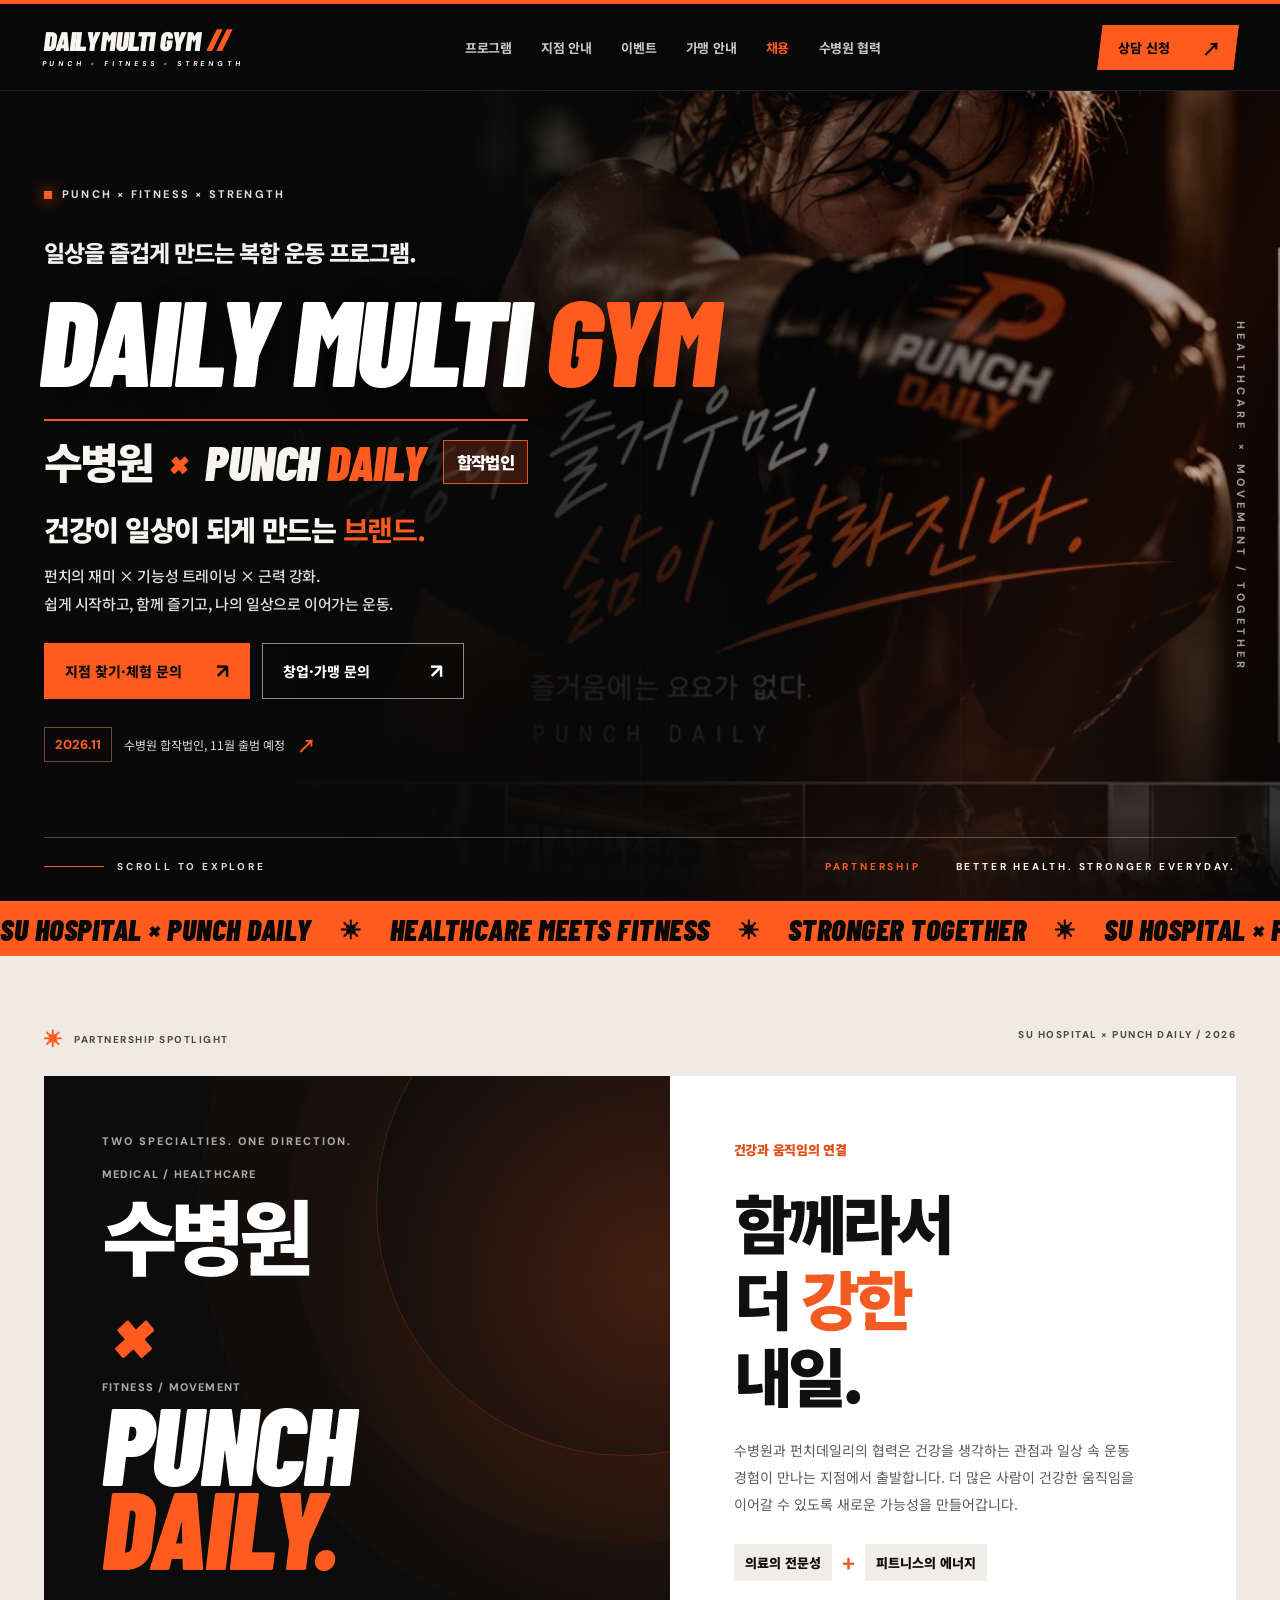
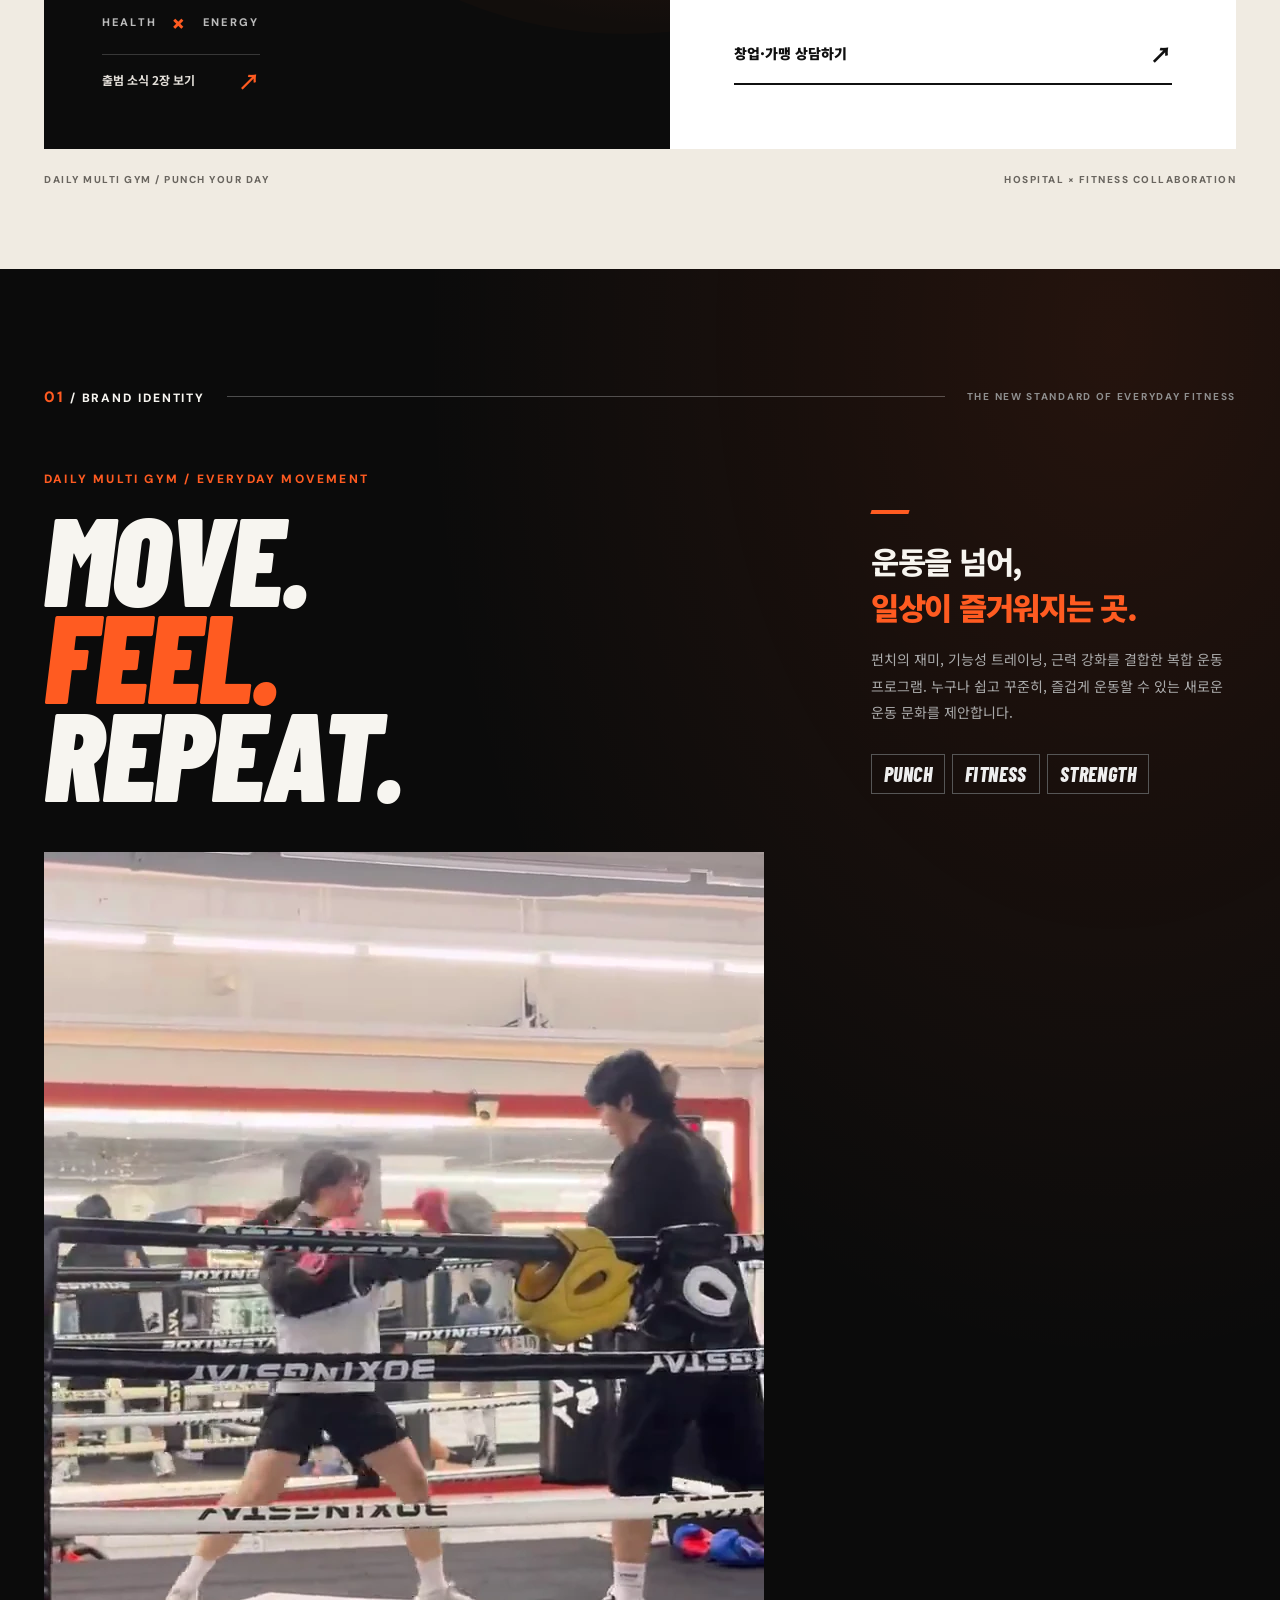
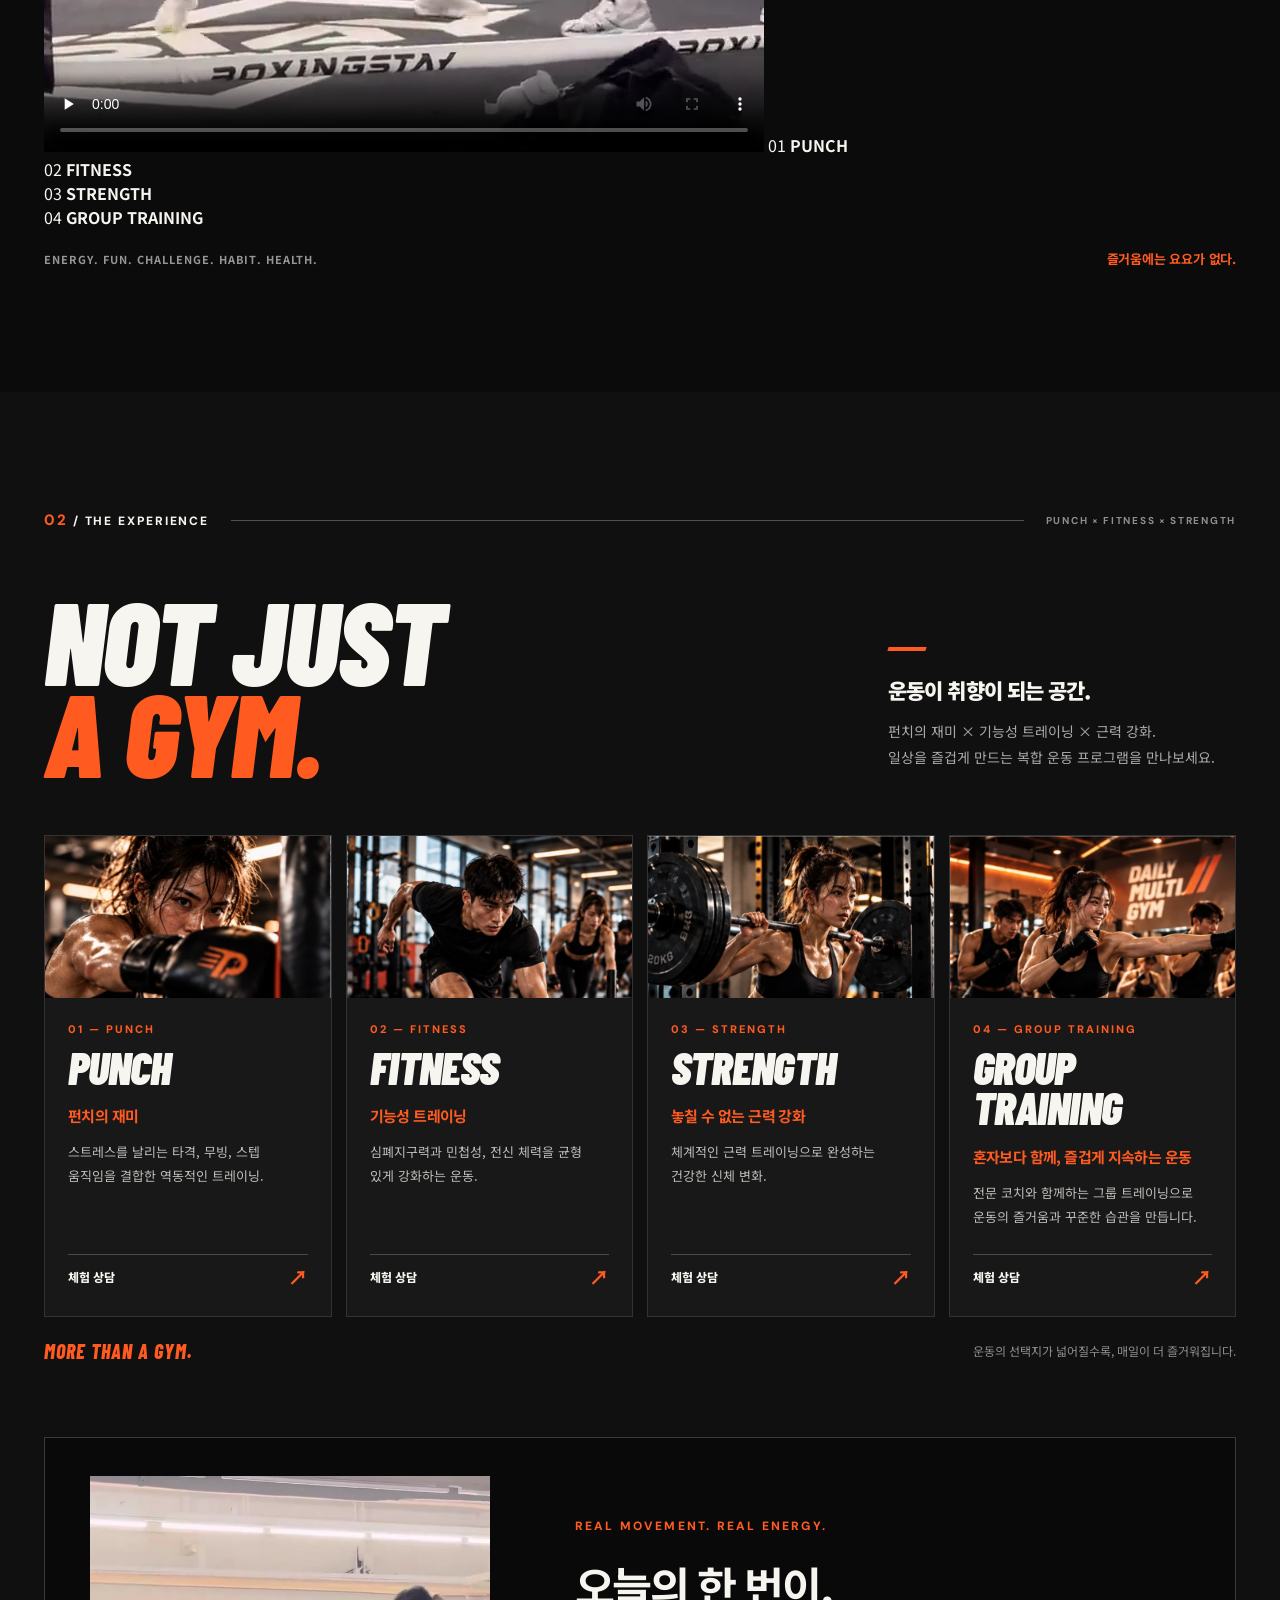
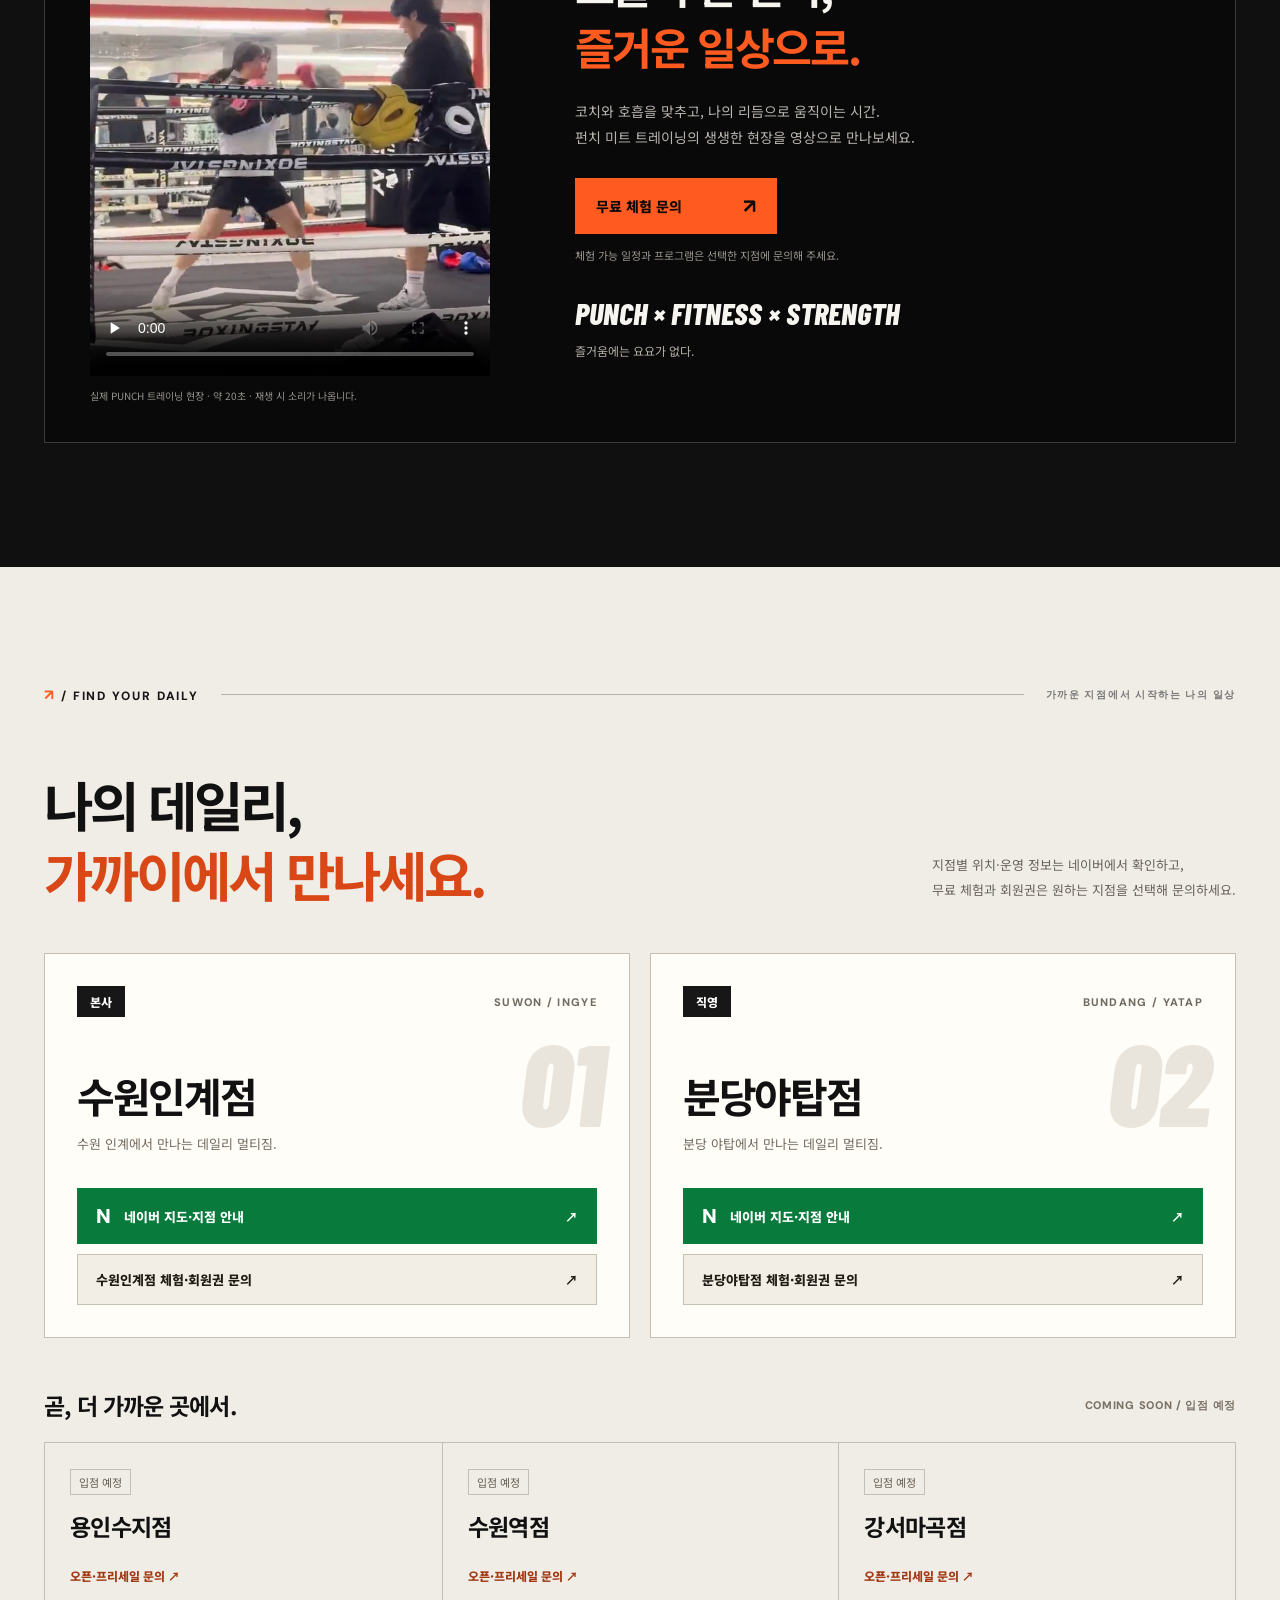
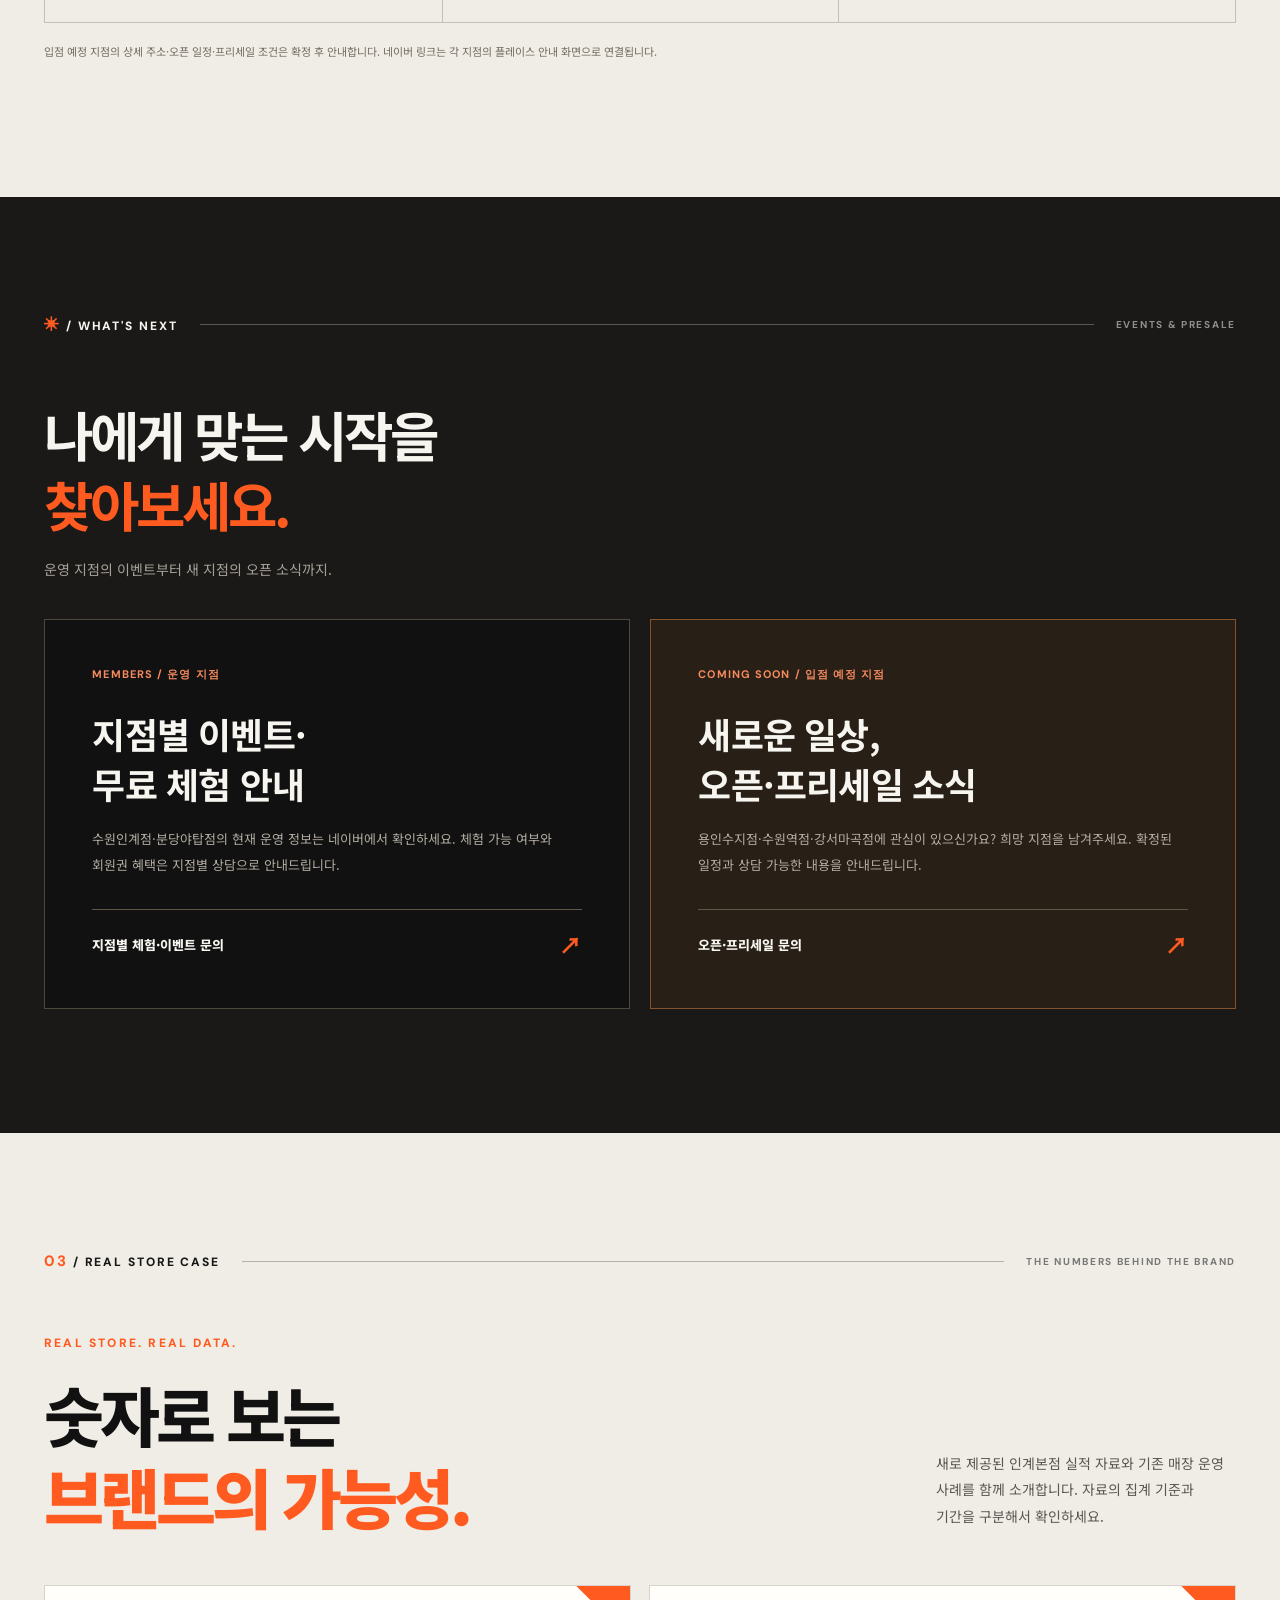
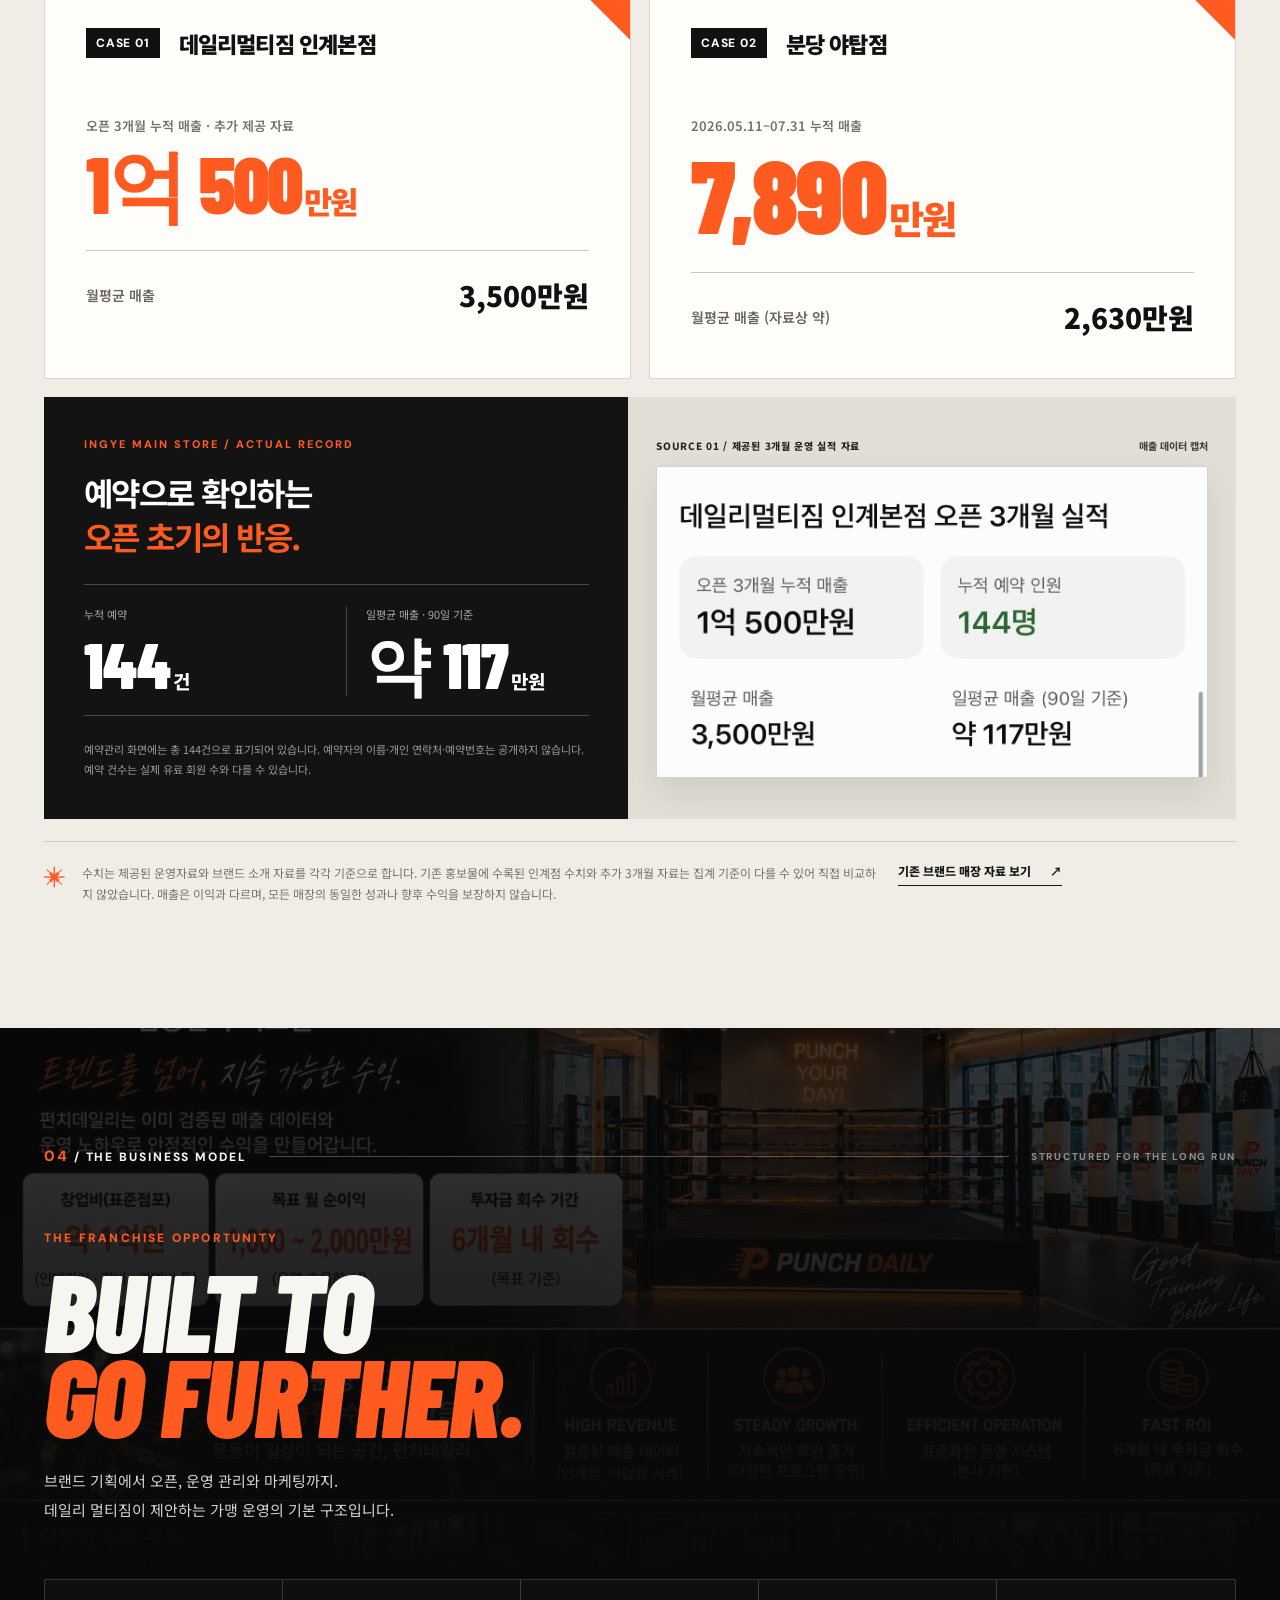
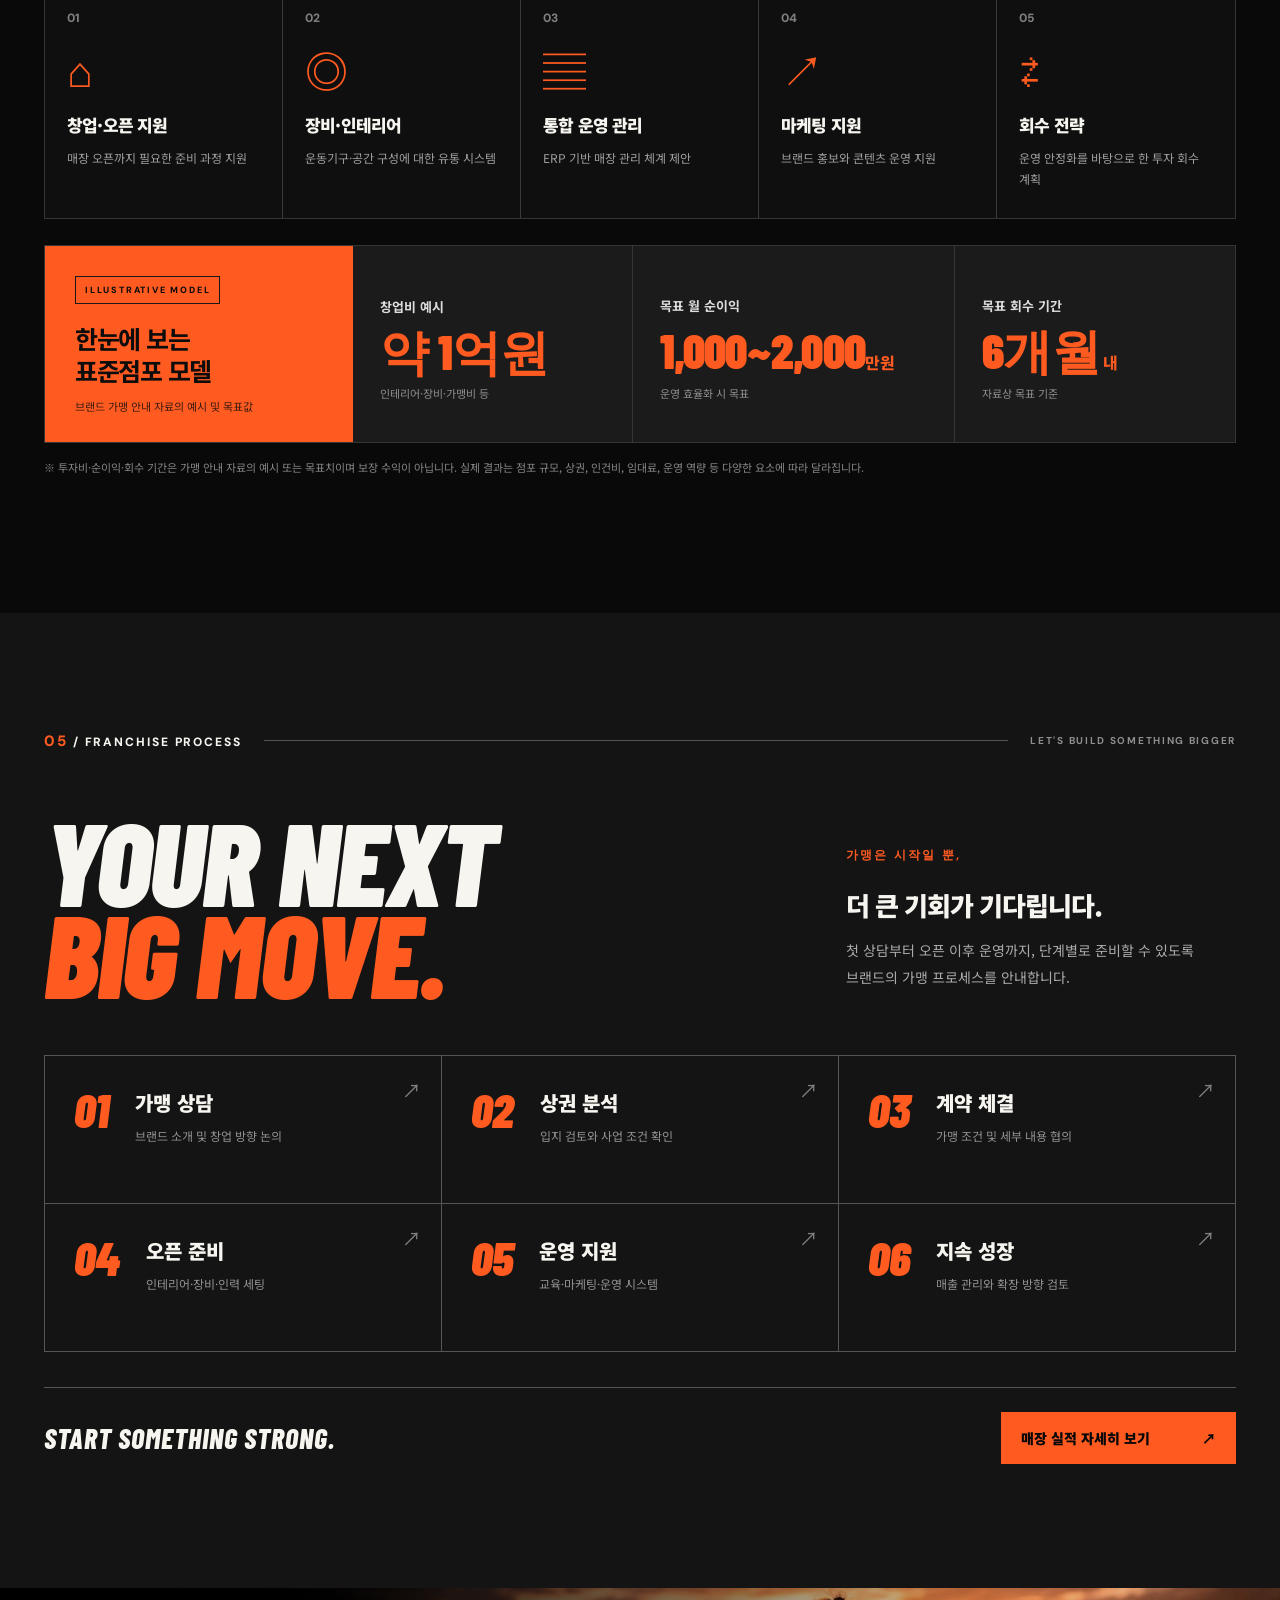
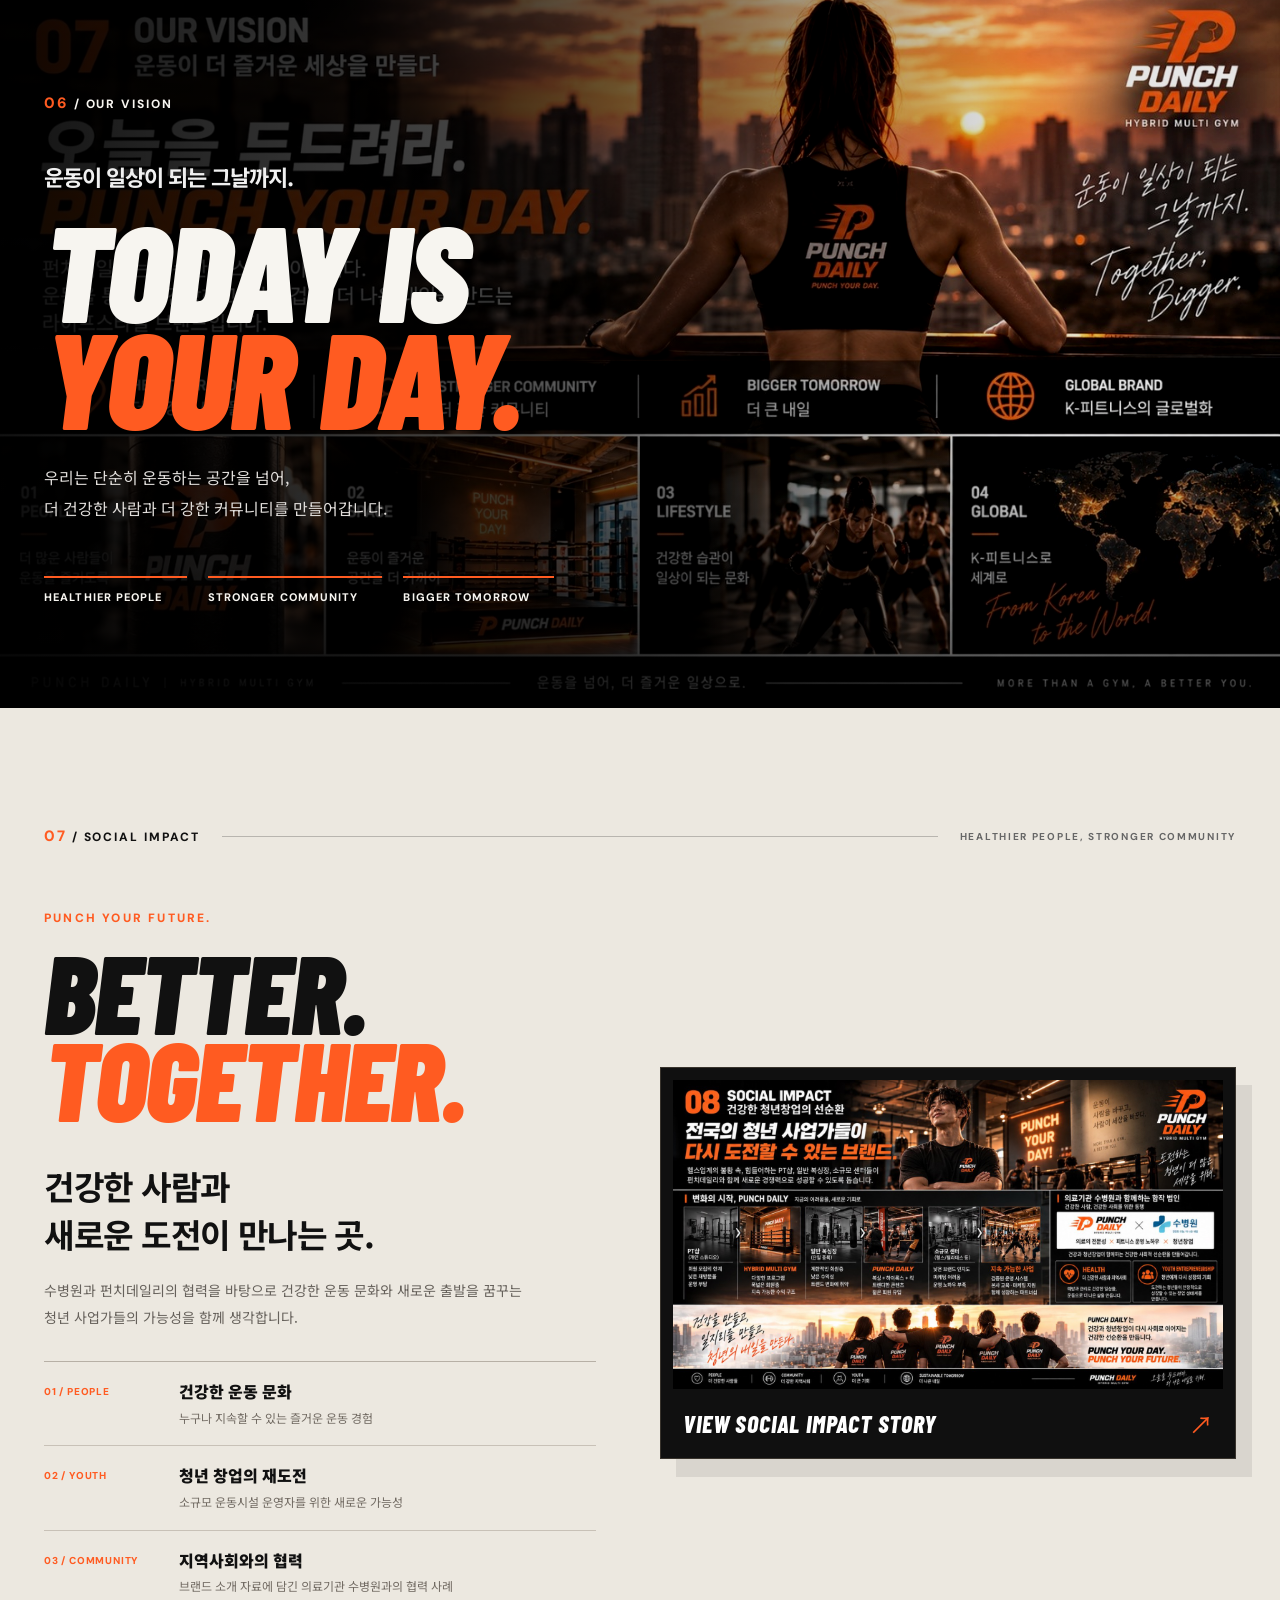
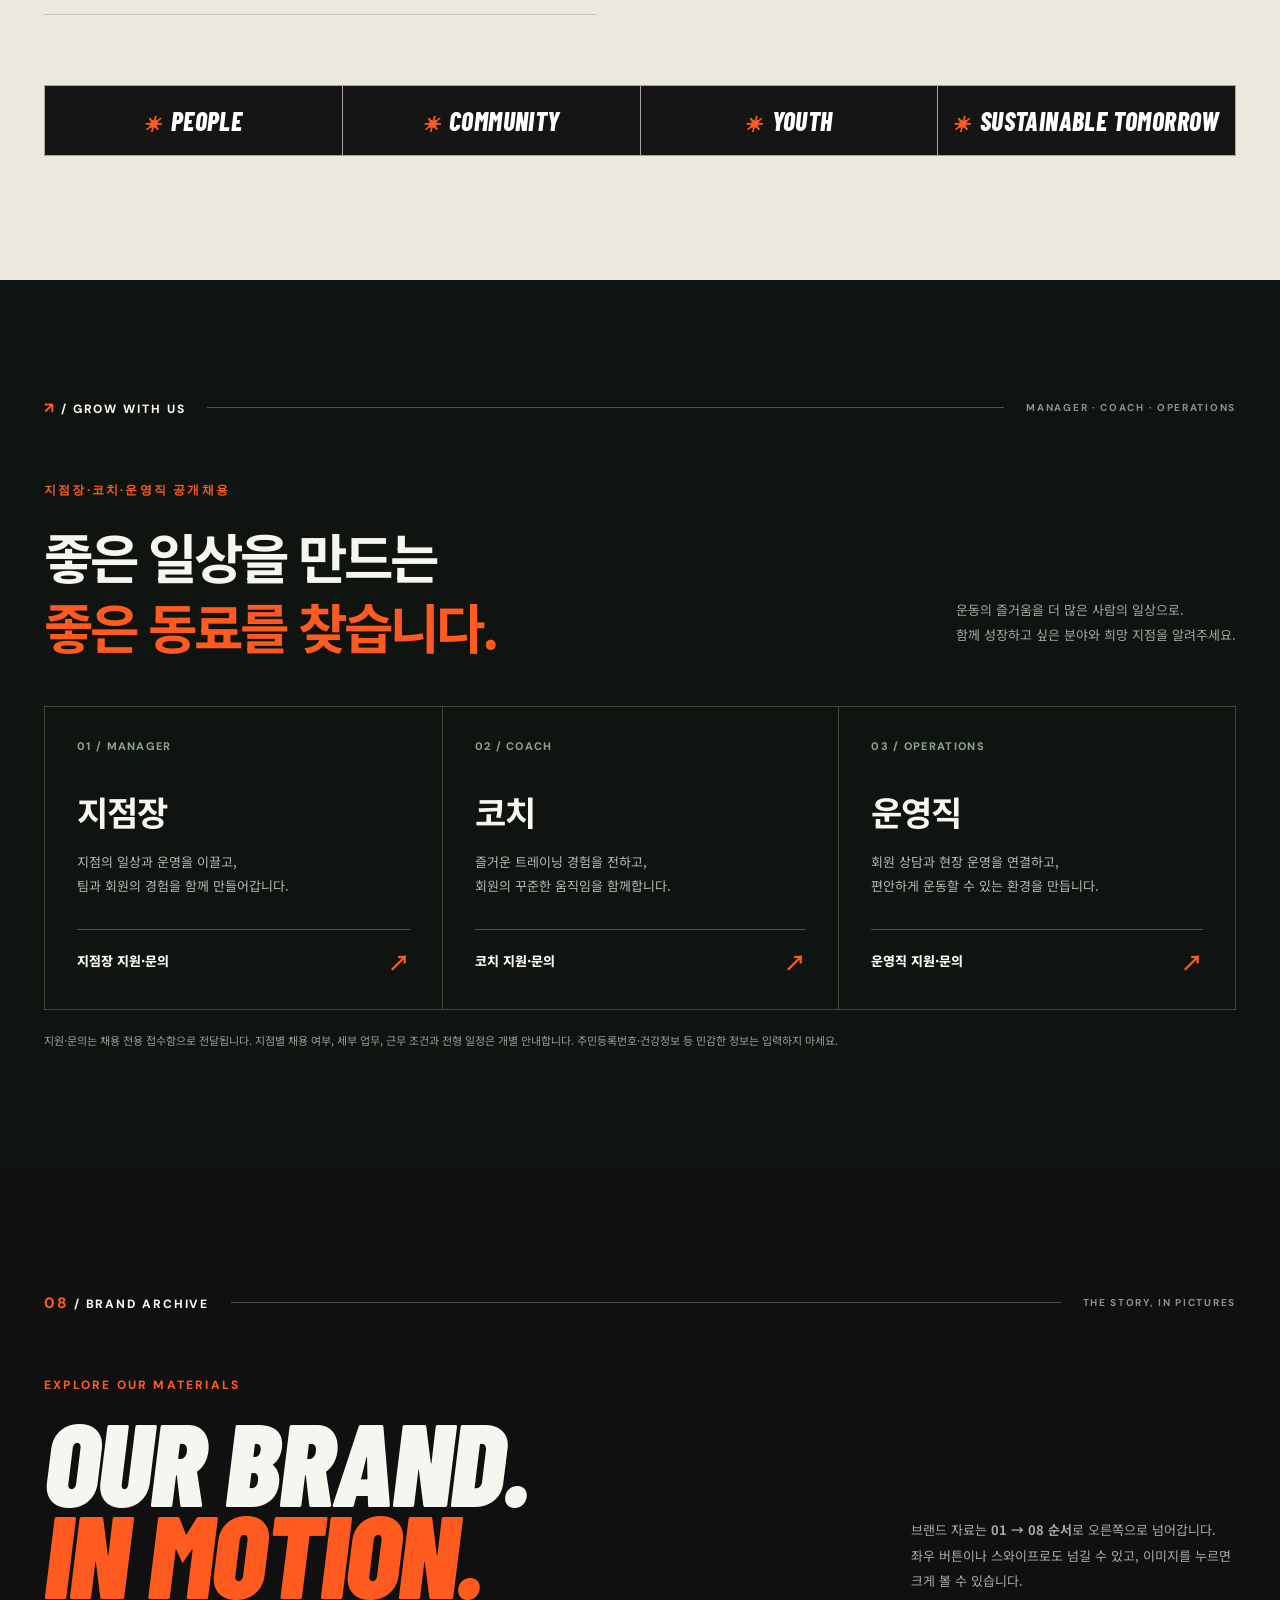
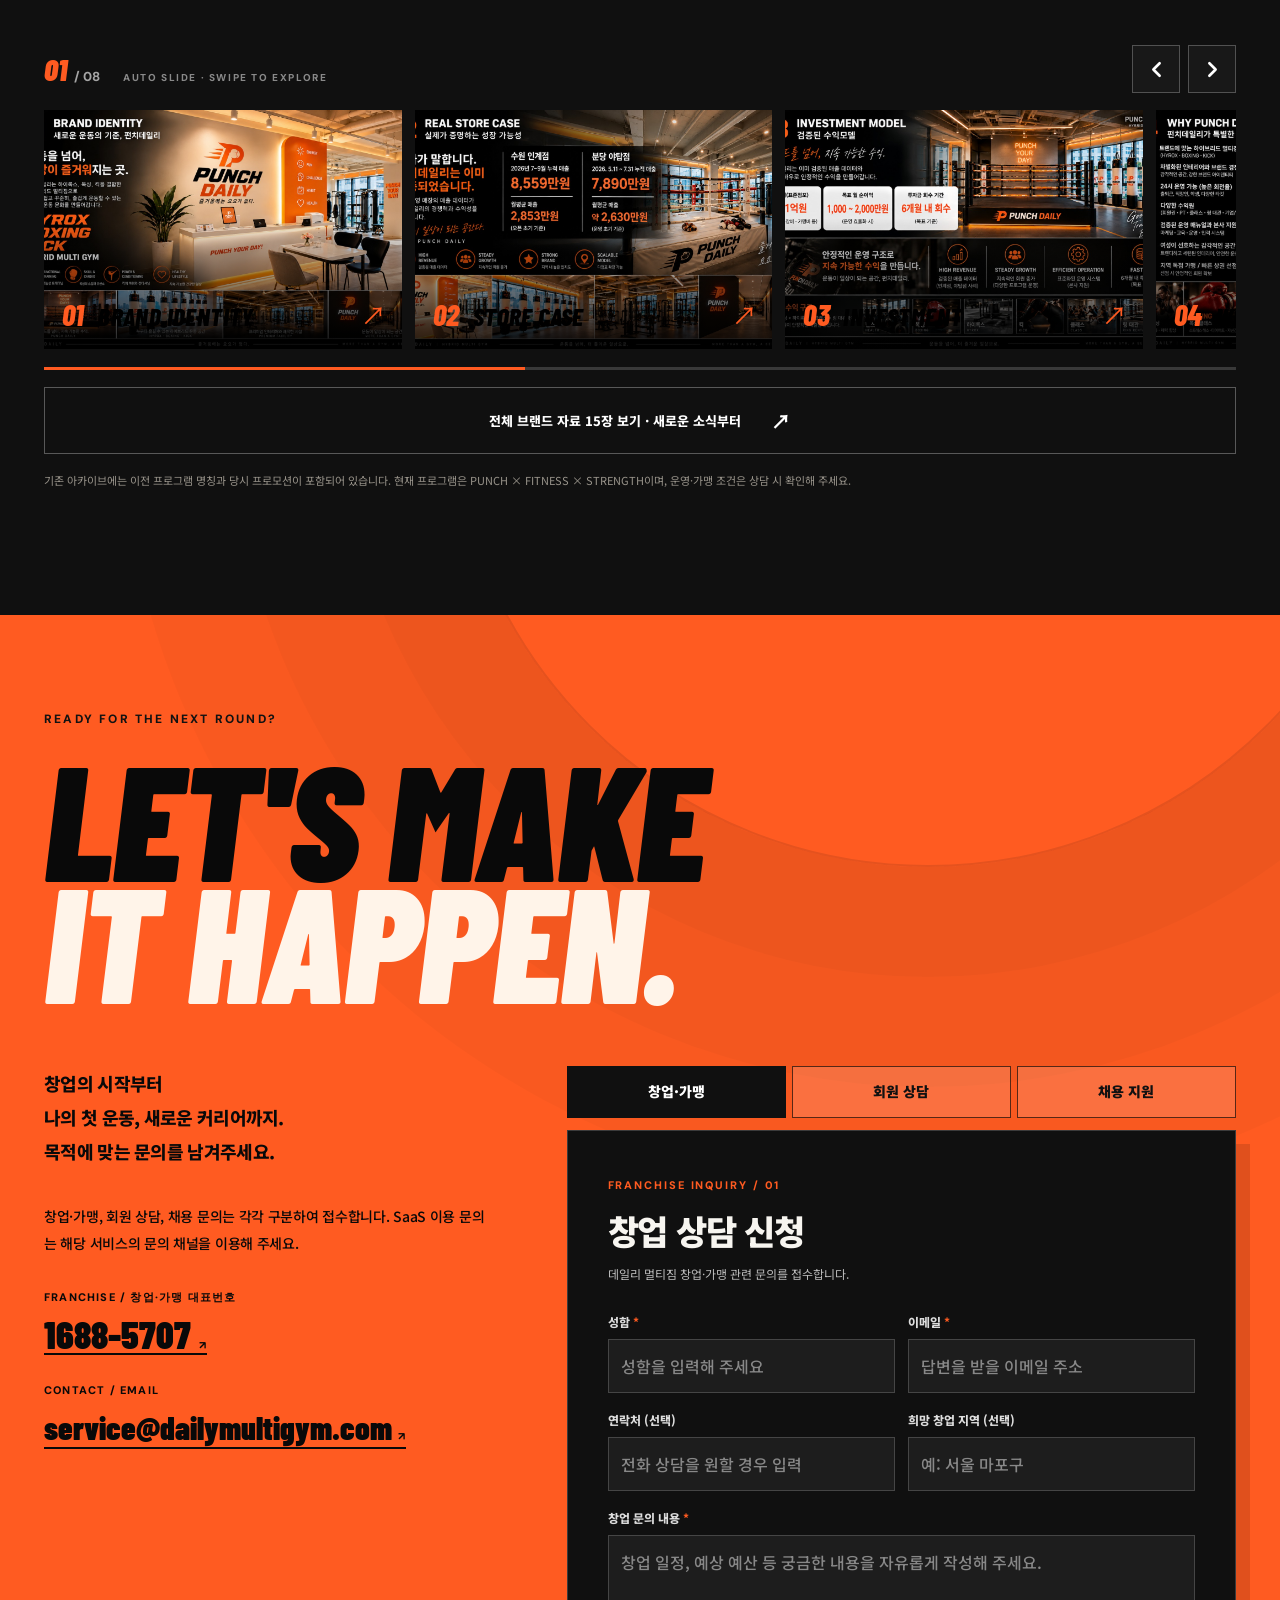
==== index.html @ 7a30a996 "Move existing punch video into first of four program tiles" ====
<!doctype html>
<html lang="ko">
  <head>
    <meta charset="utf-8" />
    <meta name="viewport" content="width=device-width, initial-scale=1" />
    <meta name="theme-color" content="#0b0b0b" />
    <meta name="description" content="데일리 멀티짐(DAILY MULTI GYM) 공식 홈페이지. 펀치·기능성 트레이닝·근력 운동을 함께 즐기는 복합 운동 프로그램. 수원인계점·분당야탑점 안내와 무료 체험·회원권 문의, 창업·가맹 상담." />
    <meta name="robots" content="index, follow, max-image-preview:large" />
    <meta name="naver-site-verification" content="38c32a15d4ebb62b6226e933a0dee0188f022feb" />
    <meta name="google-site-verification" content="eFdMXregm2O97tJPe4O1jo16hm5ZYA_9aOZXfChOKiU" />
    <meta property="og:type" content="website" />
    <meta property="og:site_name" content="데일리 멀티짐" />
    <meta property="og:locale" content="ko_KR" />
    <meta property="og:title" content="데일리 멀티짐 | DAILY MULTI GYM 공식 홈페이지" />
    <meta property="og:description" content="펀치의 재미 × 기능성 트레이닝 × 근력 강화. 수원인계점·분당야탑점 안내, 무료 체험·회원권 문의와 창업·가맹 상담." />
    <meta property="og:image" content="https://dailymultigym.com/assets/hospital-launch-02.webp" />
    <meta property="og:image:width" content="1280" />
    <meta property="og:image:height" content="1536" />
    <meta property="og:image:alt" content="데일리 멀티짐과 수병원의 합작법인 출범 안내" />
    <meta property="og:url" content="https://dailymultigym.com/" />
    <link rel="canonical" href="https://dailymultigym.com/" />
    <title>데일리 멀티짐 | DAILY MULTI GYM 공식 홈페이지</title>
    <script type="application/ld+json">
      {
        "@context": "https://schema.org",
        "@graph": [
          {
            "@type": "WebSite",
            "@id": "https://dailymultigym.com/#website",
            "url": "https://dailymultigym.com/",
            "name": "데일리 멀티짐",
            "alternateName": ["데일리멀티짐", "DAILY MULTI GYM"],
            "inLanguage": "ko-KR",
            "publisher": { "@id": "https://dailymultigym.com/#organization" }
          },
          {
            "@type": "Organization",
            "@id": "https://dailymultigym.com/#organization",
            "url": "https://dailymultigym.com/",
            "name": "데일리 멀티짐",
            "alternateName": ["데일리멀티짐", "DAILY MULTI GYM"],
            "email": "service@dailymultigym.com",
            "contactPoint": {
              "@type": "ContactPoint",
              "telephone": "1688-5707",
              "contactType": "창업·가맹 문의",
              "availableLanguage": "ko"
            }
          }
        ]
      }
    </script>
    <link rel="icon" type="image/svg+xml" href="favicon.svg" />
    <link rel="preconnect" href="https://fonts.googleapis.com" />
    <link rel="preconnect" href="https://fonts.gstatic.com" crossorigin />
    <link href="https://fonts.googleapis.com/css2?family=Barlow+Condensed:ital,wght@0,500;0,600;0,700;0,800;0,900;1,700;1,800;1,900&family=DM+Sans:wght@400;500;600;700;800&family=Noto+Sans+KR:wght@400;500;600;700;800;900&display=swap" rel="stylesheet" />
    <link rel="stylesheet" href="styles.css" />
    <link rel="stylesheet" href="updates.css" />
    <link rel="stylesheet" href="inquiries.css" />
    <script defer src="script.js"></script>
    <script defer src="inquiries.js"></script>
  </head>
  <body>
    <a class="skip-link" href="#main">본문으로 이동</a>
    <div class="topline" aria-hidden="true"></div>
    <header class="site-header" id="header">
      <div class="nav-wrap shell">
        <a class="brand-mark" href="#top" aria-label="데일리 멀티짐 홈">
          <span class="brand-name">DAILY<span>MULTI GYM</span><b>//</b></span>
          <span class="brand-sub">PUNCH <i>×</i> FITNESS <i>×</i> STRENGTH</span>
        </a>
        <nav class="desktop-nav" aria-label="주요 메뉴">
          <a href="#programs">프로그램</a>
          <a href="#locations">지점 안내</a>
          <a href="#events">이벤트</a>
          <a href="#franchise">가맹 안내</a>
          <a href="#careers">채용</a>
          <a href="#alliance">수병원 협력</a>
        </nav>
        <a class="nav-cta" href="#contact"><span>상담 신청</span><span aria-hidden="true">↗</span></a>
        <button class="menu-toggle" type="button" aria-controls="mobile-nav" aria-expanded="false" aria-label="메뉴 열기">
          <span></span><span></span><span></span>
        </button>
      </div>
      <nav class="mobile-nav" id="mobile-nav" aria-label="모바일 메뉴" hidden>
        <a href="#identity">브랜드 <span>01</span></a>
        <a href="#programs">프로그램 <span>02</span></a>
        <a href="#locations">지점 안내 <span>LOCATIONS</span></a>
        <a href="#events">이벤트·프리세일 <span>NEWS</span></a>
        <a href="#franchise">가맹 안내 <span>FRANCHISE</span></a>
        <a href="#careers">채용 안내 <span>CAREERS</span></a>
        <a href="#alliance">수병원 협력 <span>NEW</span></a>
        <a href="#gallery">브랜드 자료 <span>ARCHIVE</span></a>
        <a class="mobile-contact" href="#member-inquiry" data-inquiry-kind="member">무료 체험·회원권 문의 ↗</a>
      </nav>
    </header>

    <main id="main">
      <section class="hero hero-collab" id="top" aria-labelledby="hero-title">
        <div class="hero-image" role="img" aria-label="펀치데일리의 역동적인 펀치 트레이닝 브랜드 이미지"></div>
        <div class="hero-grid" aria-hidden="true"></div>
        <div class="hero-inner shell">
          <div class="hero-copy hero-copy-collab">
            <div class="eyebrow light"><span class="orange-dot"></span> PUNCH × FITNESS × STRENGTH</div>
            <p class="hero-join-kicker">일상을 즐겁게 만드는 복합 운동 프로그램.</p>
            <h1 id="hero-title" class="hero-venture-title">DAILY <span>MULTI</span> <em>GYM</em></h1>
            <div class="hero-venture-subline" aria-label="수병원과 펀치데일리의 합작법인">
              <span class="hero-venture-hospital">수병원</span>
              <b class="hero-venture-cross" aria-hidden="true">×</b>
              <span class="hero-venture-punch">PUNCH <em>DAILY</em></span>
              <span class="hero-venture-badge">합작법인</span>
            </div>
            <p class="hero-join-claim">건강이 일상이 되게 만드는 <strong>브랜드.</strong></p>
            <p class="hero-description">펀치의 재미 × 기능성 트레이닝 × 근력 강화.<br />쉽게 시작하고, 함께 즐기고, 나의 일상으로 이어가는 운동.</p>
            <div class="hero-actions">
              <a class="button button-orange" href="#locations">지점 찾기·체험 문의 <span aria-hidden="true">↗</span></a>
              <a class="button button-outline" href="#franchise-inquiry" data-inquiry-kind="franchise">창업·가맹 문의 <span aria-hidden="true">↗</span></a>
            </div>
            <a class="hero-launch-link" href="#alliance"><span>2026.11</span> 수병원 합작법인, 11월 출범 예정 <b aria-hidden="true">↗</b></a>
          </div>
          <div class="hero-side" aria-hidden="true">HEALTHCARE × MOVEMENT / TOGETHER</div>
          <div class="hero-bottom">
            <div class="hero-scroll"><span class="scroll-line"></span> SCROLL TO EXPLORE</div>
            <div class="hero-bottom-right"><span class="hero-bottom-index">PARTNERSHIP</span><span>BETTER HEALTH. STRONGER EVERYDAY.</span></div>
          </div>
        </div>
      </section>

      <div class="ticker" aria-label="수병원과 펀치데일리의 새로운 협력">
        <div class="ticker-track" aria-hidden="true">
          <span>SU HOSPITAL × PUNCH DAILY</span><b>✳</b><span>HEALTHCARE MEETS FITNESS</span><b>✳</b><span>STRONGER TOGETHER</span><b>✳</b>
          <span>SU HOSPITAL × PUNCH DAILY</span><b>✳</b><span>HEALTHCARE MEETS FITNESS</span><b>✳</b><span>STRONGER TOGETHER</span><b>✳</b>
        </div>
      </div>

      <section class="alliance-section" id="alliance" aria-labelledby="alliance-title">
        <div class="shell alliance-shell">
          <div class="alliance-topline"><span><b>✳</b> PARTNERSHIP SPOTLIGHT</span><span>SU HOSPITAL × PUNCH DAILY / 2026</span></div>
          <div class="alliance-grid">
            <button class="alliance-visual alliance-opener" type="button" data-gallery-open="12" data-gallery-group="alliance" aria-haspopup="dialog" aria-controls="gallery-dialog" aria-label="수병원과 펀치데일리 합작법인 출범 이미지 2장 보기">
              <span class="alliance-visual-label">TWO SPECIALTIES. ONE DIRECTION.</span>
              <span class="alliance-lockup" aria-hidden="true">
                <span class="alliance-hospital"><span>MEDICAL / HEALTHCARE</span><strong>수병원</strong></span>
                <span class="alliance-symbol">×</span>
                <span class="alliance-punch"><span>FITNESS / MOVEMENT</span><strong>PUNCH<br /><em>DAILY.</em></strong></span>
              </span>
              <span class="alliance-card-end">
                <span class="alliance-visual-footer"><span>HEALTH</span><span aria-hidden="true">×</span><span>ENERGY</span></span>
                <span class="alliance-open-hint">출범 소식 2장 보기 <b aria-hidden="true">↗</b></span>
              </span>
            </button>
            <div class="alliance-story">
              <p class="alliance-story-kicker">건강과 움직임의 연결</p>
              <h2 id="alliance-title">함께라서<br />더 <em>강한</em><br />내일.</h2>
              <p class="alliance-story-copy">수병원과 펀치데일리의 협력은 건강을 생각하는 관점과 일상 속 운동 경험이 만나는 지점에서 출발합니다. 더 많은 사람이 건강한 움직임을 이어갈 수 있도록 새로운 가능성을 만들어갑니다.</p>
              <div class="alliance-pillars"><span>의료의 전문성</span><b aria-hidden="true">+</b><span>피트니스의 에너지</span></div>
              <a class="alliance-story-cta" href="#franchise-inquiry" data-inquiry-kind="franchise">창업·가맹 상담하기 <span aria-hidden="true">↗</span></a>
            </div>
          </div>
          <div class="alliance-footline"><span>DAILY MULTI GYM / PUNCH YOUR DAY</span><span>HOSPITAL × FITNESS COLLABORATION</span></div>
        </div>
      </section>

      <section class="section identity-section" id="identity" aria-labelledby="identity-title">
        <div class="shell">
          <div class="section-top reveal"><div class="section-label"><span>01</span> / BRAND IDENTITY</div><span class="section-line"></span><span class="microcopy">THE NEW STANDARD OF EVERYDAY FITNESS</span></div>
          <div class="identity-heading reveal">
            <div><p class="orange-kicker">DAILY MULTI GYM / EVERYDAY MOVEMENT</p><h2 class="display-title" id="identity-title">MOVE.<br /><em>FEEL.</em><br />REPEAT.</h2></div>
            <div class="identity-intro"><span class="orange-stroke"></span><h3>운동을 넘어,<br /><strong>일상이 즐거워지는 곳.</strong></h3><p>펀치의 재미, 기능성 트레이닝, 근력 강화를 결합한 복합 운동 프로그램. 누구나 쉽고 꾸준히, 즐겁게 운동할 수 있는 새로운 운동 문화를 제안합니다.</p><div class="identity-chips"><span>PUNCH</span><span>FITNESS</span><span>STRENGTH</span></div></div>
          </div>
          <div class="identity-program-grid" aria-label="네 가지 운동 프로그램 영상">
            <div class="identity-program-tile reveal">
              <video controls playsinline preload="none" poster="assets/punch-training-poster.webp" width="720" height="900" aria-label="01 PUNCH 실제 펀치 트레이닝 영상"><source src="assets/punch-training.mp4" type="video/mp4" />동영상을 재생할 수 없는 브라우저입니다.</video>
              <span class="identity-program-tag">01 <b>PUNCH</b></span>
            </div>
            <div class="identity-program-tile identity-program-still identity-program-still--fitness reveal" role="img" aria-label="02 FITNESS 기능성 트레이닝 프로그램 이미지"><span class="identity-program-tag">02 <b>FITNESS</b></span></div>
            <div class="identity-program-tile identity-program-still identity-program-still--strength reveal" role="img" aria-label="03 STRENGTH 근력 강화 프로그램 이미지"><span class="identity-program-tag">03 <b>STRENGTH</b></span></div>
            <div class="identity-program-tile identity-program-still identity-program-still--group reveal" role="img" aria-label="04 GROUP TRAINING 그룹 운동 프로그램 이미지"><span class="identity-program-tag">04 <b>GROUP TRAINING</b></span></div>
          </div>
          <div class="identity-footnote"><span>ENERGY. FUN. CHALLENGE. HABIT. HEALTH.</span><span>즐거움에는 요요가 없다.</span></div>
        </div>
      </section>

      <section class="section programs-section" id="programs" aria-labelledby="programs-title">
        <div class="shell">
          <div class="section-top reveal">
            <div class="section-label"><span>02</span> / THE EXPERIENCE</div>
            <span class="section-line"></span>
            <span class="microcopy">PUNCH × FITNESS × STRENGTH</span>
          </div>
          <div class="programs-heading reveal">
            <h2 class="display-title" id="programs-title">NOT JUST<br /><em>A GYM.</em></h2>
            <div class="intro-side"><span class="orange-stroke"></span><h3>운동이 취향이 되는 공간.</h3><p>펀치의 재미 × 기능성 트레이닝 × 근력 강화.<br />일상을 즐겁게 만드는 복합 운동 프로그램을 만나보세요.</p></div>
          </div>
          <div class="experience-grid">
            <article class="experience-card reveal">
              <div class="experience-shot shot-punch"><img src="assets/programs-2026.webp" alt="펀치 동작을 즐기는 트레이닝 이미지" width="1440" height="1536" loading="lazy" /></div>
              <div class="experience-copy"><span class="program-count">01 — PUNCH</span><h3>PUNCH</h3><h4>펀치의 재미</h4><p>스트레스를 날리는 타격, 무빙, 스텝 움직임을 결합한 역동적인 트레이닝.</p><a href="#member-inquiry" data-inquiry-kind="member" data-inquiry-interest="무료 체험">체험 상담 <span aria-hidden="true">↗</span></a></div>
            </article>
            <article class="experience-card reveal">
              <div class="experience-shot shot-fitness"><img src="assets/programs-2026.webp" alt="전신을 사용하는 기능성 트레이닝 이미지" width="1440" height="1536" loading="lazy" /></div>
              <div class="experience-copy"><span class="program-count">02 — FITNESS</span><h3>FITNESS</h3><h4>기능성 트레이닝</h4><p>심폐지구력과 민첩성, 전신 체력을 균형 있게 강화하는 운동.</p><a href="#member-inquiry" data-inquiry-kind="member" data-inquiry-interest="무료 체험">체험 상담 <span aria-hidden="true">↗</span></a></div>
            </article>
            <article class="experience-card reveal">
              <div class="experience-shot shot-strength"><img src="assets/programs-2026.webp" alt="바벨을 이용한 근력 트레이닝 이미지" width="1440" height="1536" loading="lazy" /></div>
              <div class="experience-copy"><span class="program-count">03 — STRENGTH</span><h3>STRENGTH</h3><h4>놓칠 수 없는 근력 강화</h4><p>체계적인 근력 트레이닝으로 완성하는 건강한 신체 변화.</p><a href="#member-inquiry" data-inquiry-kind="member" data-inquiry-interest="무료 체험">체험 상담 <span aria-hidden="true">↗</span></a></div>
            </article>
            <article class="experience-card reveal">
              <div class="experience-shot shot-group"><img src="assets/programs-2026.webp" alt="함께 펀치 동작을 연습하는 그룹 트레이닝 이미지" width="1440" height="1536" loading="lazy" /></div>
              <div class="experience-copy"><span class="program-count">04 — GROUP TRAINING</span><h3>GROUP <br />TRAINING</h3><h4>혼자보다 함께, 즐겁게 지속하는 운동</h4><p>전문 코치와 함께하는 그룹 트레이닝으로 운동의 즐거움과 꾸준한 습관을 만듭니다.</p><a href="#member-inquiry" data-inquiry-kind="member" data-inquiry-interest="무료 체험">체험 상담 <span aria-hidden="true">↗</span></a></div>
            </article>
          </div>
          <div class="section-after-note"><span>MORE THAN A GYM.</span><span>운동의 선택지가 넓어질수록, 매일이 더 즐거워집니다.</span></div>
          <div class="training-film reveal" id="training-film">
            <figure><video controls playsinline preload="none" poster="assets/punch-training-poster.webp" width="720" height="900" aria-label="코치와 함께하는 펀치 미트 트레이닝 영상"><source src="assets/punch-training.mp4" type="video/mp4" />이 브라우저에서는 영상을 재생할 수 없습니다. <a href="assets/punch-training.mp4">영상 직접 보기</a></video><figcaption>실제 PUNCH 트레이닝 현장 · 약 20초 · 재생 시 소리가 나옵니다.</figcaption></figure>
            <div class="training-film-copy"><p class="orange-kicker">REAL MOVEMENT. REAL ENERGY.</p><h3>오늘의 한 번이,<br /><em>즐거운 일상으로.</em></h3><p>코치와 호흡을 맞추고, 나의 리듬으로 움직이는 시간.<br />펀치 미트 트레이닝의 생생한 현장을 영상으로 만나보세요.</p><a class="button button-orange" href="#member-inquiry" data-inquiry-kind="member" data-inquiry-interest="무료 체험">무료 체험 문의 <span aria-hidden="true">↗</span></a><small>체험 가능 일정과 프로그램은 선택한 지점에 문의해 주세요.</small><strong>PUNCH × FITNESS × STRENGTH</strong><span>즐거움에는 요요가 없다.</span></div>
          </div>
        </div>
      </section>

      <section class="section locations-section" id="locations" aria-labelledby="locations-title">
        <div class="shell">
          <div class="section-top reveal"><div class="section-label dark"><span>↗</span> / FIND YOUR DAILY</div><span class="section-line dark"></span><span class="microcopy dark">가까운 지점에서 시작하는 나의 일상</span></div>
          <div class="locations-heading reveal"><h2 id="locations-title">나의 데일리,<br /><em>가까이에서 만나세요.</em></h2><p>지점별 위치·운영 정보는 네이버에서 확인하고,<br />무료 체험과 회원권은 원하는 지점을 선택해 문의하세요.</p></div>
          <div class="branch-grid">
            <article class="branch-card reveal"><div class="branch-top"><span class="branch-badge">본사</span><span>SUWON / INGYE</span></div><span class="branch-index" aria-hidden="true">01</span><h3>수원인계점</h3><p>수원 인계에서 만나는 데일리 멀티짐.</p><div class="branch-actions"><a class="naver-link" href="https://m.place.naver.com/place/2002138320/home" target="_blank" rel="noopener noreferrer" aria-label="수원인계점 네이버 지도·지점 안내, 새 창"><b aria-hidden="true">N</b> 네이버 지도·지점 안내 <span aria-hidden="true">↗</span></a><a href="#member-inquiry" data-inquiry-kind="member" data-inquiry-branch="수원인계점">수원인계점 체험·회원권 문의 <span aria-hidden="true">↗</span></a></div></article>
            <article class="branch-card reveal"><div class="branch-top"><span class="branch-badge">직영</span><span>BUNDANG / YATAP</span></div><span class="branch-index" aria-hidden="true">02</span><h3>분당야탑점</h3><p>분당 야탑에서 만나는 데일리 멀티짐.</p><div class="branch-actions"><a class="naver-link" href="https://m.place.naver.com/place/2067278533/home" target="_blank" rel="noopener noreferrer" aria-label="분당야탑점 네이버 지도·지점 안내, 새 창"><b aria-hidden="true">N</b> 네이버 지도·지점 안내 <span aria-hidden="true">↗</span></a><a href="#member-inquiry" data-inquiry-kind="member" data-inquiry-branch="분당야탑점">분당야탑점 체험·회원권 문의 <span aria-hidden="true">↗</span></a></div></article>
          </div>
          <div class="coming-heading"><h3>곧, 더 가까운 곳에서.</h3><span>COMING SOON / 입점 예정</span></div>
          <div class="coming-branches">
            <article><span>입점 예정</span><h4>용인수지점</h4><a href="#member-inquiry" data-inquiry-kind="member" data-inquiry-branch="용인수지점" data-inquiry-interest="이벤트·프리세일">오픈·프리세일 문의 ↗</a></article>
            <article><span>입점 예정</span><h4>수원역점</h4><a href="#member-inquiry" data-inquiry-kind="member" data-inquiry-branch="수원역점" data-inquiry-interest="이벤트·프리세일">오픈·프리세일 문의 ↗</a></article>
            <article><span>입점 예정</span><h4>강서마곡점</h4><a href="#member-inquiry" data-inquiry-kind="member" data-inquiry-branch="강서마곡점" data-inquiry-interest="이벤트·프리세일">오픈·프리세일 문의 ↗</a></article>
          </div>
          <p class="location-note">입점 예정 지점의 상세 주소·오픈 일정·프리세일 조건은 확정 후 안내합니다. 네이버 링크는 각 지점의 플레이스 안내 화면으로 연결됩니다.</p>
        </div>
      </section>

      <section class="section events-section" id="events" aria-labelledby="events-title">
        <div class="shell">
          <div class="section-top reveal"><div class="section-label"><span>✳</span> / WHAT'S NEXT</div><span class="section-line"></span><span class="microcopy">EVENTS &amp; PRESALE</span></div>
          <div class="events-heading reveal"><h2 id="events-title">나에게 맞는 시작을<br /><em>찾아보세요.</em></h2><p>운영 지점의 이벤트부터 새 지점의 오픈 소식까지.</p></div>
          <div class="events-grid">
            <article class="event-card reveal"><span class="event-tag">MEMBERS / 운영 지점</span><h3>지점별 이벤트·<br />무료 체험 안내</h3><p>수원인계점·분당야탑점의 현재 운영 정보는 네이버에서 확인하세요. 체험 가능 여부와 회원권 혜택은 지점별 상담으로 안내드립니다.</p><a href="#member-inquiry" data-inquiry-kind="member" data-inquiry-interest="무료 체험">지점별 체험·이벤트 문의 <span aria-hidden="true">↗</span></a></article>
            <article class="event-card event-presale reveal"><span class="event-tag">COMING SOON / 입점 예정 지점</span><h3>새로운 일상,<br />오픈·프리세일 소식</h3><p>용인수지점·수원역점·강서마곡점에 관심이 있으신가요? 희망 지점을 남겨주세요. 확정된 일정과 상담 가능한 내용을 안내드립니다.</p><a href="#member-inquiry" data-inquiry-kind="member" data-inquiry-interest="이벤트·프리세일">오픈·프리세일 문의 <span aria-hidden="true">↗</span></a></article>
          </div>
        </div>
      </section>

      <section class="section results-section" id="results" aria-labelledby="results-title">
        <div class="shell">
          <div class="section-top reveal"><div class="section-label dark"><span>03</span> / REAL STORE CASE</div><span class="section-line dark"></span><span class="microcopy dark">THE NUMBERS BEHIND THE BRAND</span></div>
          <div class="results-heading reveal">
            <div><p class="orange-kicker">REAL STORE. REAL DATA.</p><h2 id="results-title" class="big-korean">숫자로 보는<br /><strong>브랜드의 가능성.</strong></h2></div>
            <p>새로 제공된 인계본점 실적 자료와 기존 매장 운영 사례를 함께 소개합니다. 자료의 집계 기준과 기간을 구분해서 확인하세요.</p>
          </div>
          <div class="results-grid">
            <article class="result-card reveal">
              <div class="result-card-top"><span class="case-tag">CASE 01</span><span>데일리멀티짐 인계본점</span></div>
              <span class="metric-label">오픈 3개월 누적 매출 · 추가 제공 자료</span>
              <div class="big-metric long-metric">1억 500<span>만원</span></div>
              <div class="metric-divider"></div>
              <div class="metric-foot"><span>월평균 매출</span><strong>3,500만원</strong></div>
            </article>
            <article class="result-card reveal">
              <div class="result-card-top"><span class="case-tag">CASE 02</span><span>분당 야탑점</span></div>
              <span class="metric-label">2026.05.11–07.31 누적 매출</span>
              <div class="big-metric">7,890<span>만원</span></div>
              <div class="metric-divider"></div>
              <div class="metric-foot"><span>월평균 매출 (자료상 약)</span><strong>2,630만원</strong></div>
            </article>
          </div>
          <div class="results-proof reveal">
            <div class="proof-copy">
              <span class="proof-kicker">INGYE MAIN STORE / ACTUAL RECORD</span>
              <h3>예약으로 확인하는<br /><em>오픈 초기의 반응.</em></h3>
              <div class="proof-stats">
                <div><span>누적 예약</span><strong>144<small>건</small></strong></div>
                <div><span>일평균 매출 · 90일 기준</span><strong>약 117<small>만원</small></strong></div>
              </div>
              <p>예약관리 화면에는 총 144건으로 표기되어 있습니다. 예약자의 이름·개인 연락처·예약번호는 공개하지 않습니다. 예약 건수는 실제 유료 회원 수와 다를 수 있습니다.</p>
            </div>
            <figure class="proof-snapshot">
              <figcaption><span>SOURCE 01 / 제공된 3개월 운영 실적 자료</span><span>매출 데이터 캡처</span></figcaption>
              <img src="assets/ingye-three-month-report.png" alt="데일리멀티짐 인계본점 오픈 3개월 실적 요약: 누적 매출 1억 500만원, 누적 예약 144명, 월평균 매출 3,500만원, 90일 일평균 약 117만원" loading="lazy" />
            </figure>
          </div>
          <div class="results-note reveal"><span class="asterisk">✳</span><p>수치는 제공된 운영자료와 브랜드 소개 자료를 각각 기준으로 합니다. 기존 홍보물에 수록된 인계점 수치와 추가 3개월 자료는 집계 기준이 다를 수 있어 직접 비교하지 않았습니다. 매출은 이익과 다르며, 모든 매장의 동일한 성과나 향후 수익을 보장하지 않습니다.</p><button class="text-link dark-link" type="button" data-gallery-open="1">기존 브랜드 매장 자료 보기 <span aria-hidden="true">↗</span></button></div>
        </div>
      </section>

      <section class="section model-section" id="model" aria-labelledby="model-title">
        <div class="model-image" aria-hidden="true"></div>
        <div class="shell model-content">
          <div class="section-top reveal"><div class="section-label"><span>04</span> / THE BUSINESS MODEL</div><span class="section-line"></span><span class="microcopy">STRUCTURED FOR THE LONG RUN</span></div>
          <div class="model-head reveal">
            <p class="orange-kicker">THE FRANCHISE OPPORTUNITY</p>
            <h2 id="model-title" class="display-title">BUILT TO<br /><em>GO FURTHER.</em></h2>
            <p>브랜드 기획에서 오픈, 운영 관리와 마케팅까지.<br />데일리 멀티짐이 제안하는 가맹 운영의 기본 구조입니다.</p>
          </div>
          <div class="support-grid">
            <article class="support-item reveal"><span class="support-number">01</span><div class="support-symbol">⌂</div><h3>창업·오픈 지원</h3><p>매장 오픈까지 필요한 준비 과정 지원</p></article>
            <article class="support-item reveal"><span class="support-number">02</span><div class="support-symbol">◎</div><h3>장비·인테리어</h3><p>운동기구·공간 구성에 대한 유통 시스템</p></article>
            <article class="support-item reveal"><span class="support-number">03</span><div class="support-symbol">▤</div><h3>통합 운영 관리</h3><p>ERP 기반 매장 관리 체계 제안</p></article>
            <article class="support-item reveal"><span class="support-number">04</span><div class="support-symbol">↗</div><h3>마케팅 지원</h3><p>브랜드 홍보와 콘텐츠 운영 지원</p></article>
            <article class="support-item reveal"><span class="support-number">05</span><div class="support-symbol">⇄</div><h3>회수 전략</h3><p>운영 안정화를 바탕으로 한 투자 회수 계획</p></article>
          </div>
          <div class="investment-panel reveal">
            <div class="investment-intro"><span class="small-outline">ILLUSTRATIVE MODEL</span><h3>한눈에 보는<br /><strong>표준점포 모델</strong></h3><p>브랜드 가맹 안내 자료의 예시 및 목표값</p></div>
            <div class="investment-stats"><span>창업비 예시</span><strong>약 1억원</strong><small>인테리어·장비·가맹비 등</small></div>
            <div class="investment-stats"><span>목표 월 순이익</span><strong>1,000~2,000<small>만원</small></strong><small>운영 효율화 시 목표</small></div>
            <div class="investment-stats"><span>목표 회수 기간</span><strong>6개월<small> 내</small></strong><small>자료상 목표 기준</small></div>
          </div>
          <p class="investment-disclaimer">※ 투자비·순이익·회수 기간은 가맹 안내 자료의 예시 또는 목표치이며 보장 수익이 아닙니다. 실제 결과는 점포 규모, 상권, 인건비, 임대료, 운영 역량 등 다양한 요소에 따라 달라집니다.</p>
        </div>
      </section>

      <section class="section franchise-section" id="franchise" aria-labelledby="franchise-title">
        <div class="shell">
          <div class="section-top reveal"><div class="section-label"><span>05</span> / FRANCHISE PROCESS</div><span class="section-line"></span><span class="microcopy">LET'S BUILD SOMETHING BIGGER</span></div>
          <div class="franchise-head reveal"><h2 id="franchise-title" class="display-title">YOUR NEXT<br /><em>BIG MOVE.</em></h2><div><p class="orange-kicker">가맹은 시작일 뿐,</p><h3>더 큰 기회가 기다립니다.</h3><p>첫 상담부터 오픈 이후 운영까지, 단계별로 준비할 수 있도록 브랜드의 가맹 프로세스를 안내합니다.</p></div></div>
          <ol class="steps-list">
            <li class="step reveal"><span class="step-num">01</span><div><h3>가맹 상담</h3><p>브랜드 소개 및 창업 방향 논의</p></div><span class="step-arrow">↗</span></li>
            <li class="step reveal"><span class="step-num">02</span><div><h3>상권 분석</h3><p>입지 검토와 사업 조건 확인</p></div><span class="step-arrow">↗</span></li>
            <li class="step reveal"><span class="step-num">03</span><div><h3>계약 체결</h3><p>가맹 조건 및 세부 내용 협의</p></div><span class="step-arrow">↗</span></li>
            <li class="step reveal"><span class="step-num">04</span><div><h3>오픈 준비</h3><p>인테리어·장비·인력 세팅</p></div><span class="step-arrow">↗</span></li>
            <li class="step reveal"><span class="step-num">05</span><div><h3>운영 지원</h3><p>교육·마케팅·운영 시스템</p></div><span class="step-arrow">↗</span></li>
            <li class="step reveal"><span class="step-num">06</span><div><h3>지속 성장</h3><p>매출 관리와 확장 방향 검토</p></div><span class="step-arrow">↗</span></li>
          </ol>
          <div class="franchise-callout reveal"><span>START SOMETHING STRONG.</span><a href="#results">매장 실적 자세히 보기 <span aria-hidden="true">↗</span></a></div>
        </div>
      </section>

      <section class="story-section" id="story" aria-labelledby="story-title">
        <div class="story-image" role="img" aria-label="브랜드 제공 자료 속 운동선수와 도시의 석양 이미지"></div>
        <div class="story-shade"></div>
        <div class="shell story-content reveal">
          <div class="section-label"><span>06</span> / OUR VISION</div>
          <p class="story-pretitle">운동이 일상이 되는 그날까지.</p>
          <h2 id="story-title" class="display-title">TODAY IS<br /><em>YOUR DAY.</em></h2>
          <p class="story-description">우리는 단순히 운동하는 공간을 넘어,<br />더 건강한 사람과 더 강한 커뮤니티를 만들어갑니다.</p>
          <div class="story-principles"><span>HEALTHIER PEOPLE</span><span>STRONGER COMMUNITY</span><span>BIGGER TOMORROW</span></div>
        </div>
      </section>

      <section class="section impact-section" id="impact" aria-labelledby="impact-title">
        <div class="shell">
          <div class="section-top reveal"><div class="section-label"><span>07</span> / SOCIAL IMPACT</div><span class="section-line"></span><span class="microcopy">HEALTHIER PEOPLE, STRONGER COMMUNITY</span></div>
          <div class="impact-layout">
            <div class="impact-content reveal">
              <p class="orange-kicker">PUNCH YOUR FUTURE.</p>
              <h2 class="display-title" id="impact-title">BETTER.<br /><em>TOGETHER.</em></h2>
              <h3>건강한 사람과<br />새로운 도전이 만나는 곳.</h3>
              <p class="impact-lead">수병원과 펀치데일리의 협력을 바탕으로 건강한 운동 문화와 새로운 출발을 꿈꾸는 청년 사업가들의 가능성을 함께 생각합니다.</p>
              <div class="impact-values">
                <div><span>01 / PEOPLE</span><strong>건강한 운동 문화</strong><p>누구나 지속할 수 있는 즐거운 운동 경험</p></div>
                <div><span>02 / YOUTH</span><strong>청년 창업의 재도전</strong><p>소규모 운동시설 운영자를 위한 새로운 가능성</p></div>
                <div><span>03 / COMMUNITY</span><strong>지역사회와의 협력</strong><p>브랜드 소개 자료에 담긴 의료기관 수병원과의 협력 사례</p></div>
              </div>
            </div>
            <button class="impact-visual reveal" type="button" data-gallery-open="7" aria-label="청년 창업과 사회적 가치 소개 자료 크게 보기"><img src="assets/impact.jpg" alt="펀치데일리 청년 창업 지원, 수병원 협력, 지역사회 건강 증진을 소개하는 자료" loading="lazy" /><span><b>VIEW SOCIAL IMPACT STORY</b><i>↗</i></span></button>
          </div>
          <div class="impact-bottom-line"><span>PEOPLE</span><span>COMMUNITY</span><span>YOUTH</span><span>SUSTAINABLE TOMORROW</span></div>
        </div>
      </section>

      <section class="section careers-section" id="careers" aria-labelledby="careers-title">
        <div class="shell">
          <div class="section-top reveal"><div class="section-label"><span>↗</span> / GROW WITH US</div><span class="section-line"></span><span class="microcopy">MANAGER · COACH · OPERATIONS</span></div>
          <div class="careers-heading reveal"><div><p class="orange-kicker">지점장·코치·운영직 공개채용</p><h2 id="careers-title">좋은 일상을 만드는<br /><em>좋은 동료를 찾습니다.</em></h2></div><p>운동의 즐거움을 더 많은 사람의 일상으로.<br />함께 성장하고 싶은 분야와 희망 지점을 알려주세요.</p></div>
          <div class="career-grid">
            <article class="career-card reveal"><span>01 / MANAGER</span><h3>지점장</h3><p>지점의 일상과 운영을 이끌고,<br />팀과 회원의 경험을 함께 만들어갑니다.</p><a href="#recruitment-inquiry" data-inquiry-kind="recruitment" data-inquiry-role="지점장">지점장 지원·문의 <b aria-hidden="true">↗</b></a></article>
            <article class="career-card reveal"><span>02 / COACH</span><h3>코치</h3><p>즐거운 트레이닝 경험을 전하고,<br />회원의 꾸준한 움직임을 함께합니다.</p><a href="#recruitment-inquiry" data-inquiry-kind="recruitment" data-inquiry-role="코치">코치 지원·문의 <b aria-hidden="true">↗</b></a></article>
            <article class="career-card reveal"><span>03 / OPERATIONS</span><h3>운영직</h3><p>회원 상담과 현장 운영을 연결하고,<br />편안하게 운동할 수 있는 환경을 만듭니다.</p><a href="#recruitment-inquiry" data-inquiry-kind="recruitment" data-inquiry-role="운영직">운영직 지원·문의 <b aria-hidden="true">↗</b></a></article>
          </div>
          <p class="careers-note">지원·문의는 채용 전용 접수함으로 전달됩니다. 지점별 채용 여부, 세부 업무, 근무 조건과 전형 일정은 개별 안내합니다. 주민등록번호·건강정보 등 민감한 정보는 입력하지 마세요.</p>
        </div>
      </section>

      <section class="section gallery-section" id="gallery" aria-labelledby="gallery-title">
        <div class="shell">
          <div class="section-top reveal"><div class="section-label"><span>08</span> / BRAND ARCHIVE</div><span class="section-line"></span><span class="microcopy">THE STORY, IN PICTURES</span></div>
          <div class="gallery-heading reveal"><div><p class="orange-kicker">EXPLORE OUR MATERIALS</p><h2 id="gallery-title" class="display-title">OUR BRAND.<br /><em>IN MOTION.</em></h2></div><p>브랜드 자료는 <strong>01 → 08 순서</strong>로 오른쪽으로 넘어갑니다. 좌우 버튼이나 스와이프로도 넘길 수 있고, 이미지를 누르면 크게 볼 수 있습니다.</p></div>
          <div class="gallery-carousel" aria-label="브랜드 자료 슬라이더">
            <div class="gallery-carousel-header">
              <div class="gallery-carousel-label"><strong id="gallery-active-number">01</strong><span>/ 08</span><small>AUTO SLIDE · SWIPE TO EXPLORE</small></div>
              <div class="gallery-carousel-controls">
                <button type="button" class="gallery-scroll-prev" aria-label="이전 브랜드 자료" aria-controls="gallery-track"><svg aria-hidden="true" viewBox="0 0 24 24" fill="none" stroke="currentColor" stroke-width="2.5" stroke-linecap="round" stroke-linejoin="round"><path d="m15 18-6-6 6-6" /></svg></button>
                <button type="button" class="gallery-scroll-next" aria-label="다음 브랜드 자료" aria-controls="gallery-track"><svg aria-hidden="true" viewBox="0 0 24 24" fill="none" stroke="currentColor" stroke-width="2.5" stroke-linecap="round" stroke-linejoin="round"><path d="m9 18 6-6-6-6" /></svg></button>
              </div>
            </div>
            <div class="gallery-grid" id="gallery-track" role="region" aria-roledescription="carousel" aria-label="브랜드 자료 8장" tabindex="0">
              <button class="gallery-card reveal" type="button" data-gallery-open="0" aria-label="01 브랜드 아이덴티티 확대"><img src="assets/brand-identity.jpg" alt="01 브랜드 아이덴티티" loading="lazy" /><span class="gallery-overlay"><span><i>01</i> BRAND IDENTITY</span><b>↗</b></span></button>
              <button class="gallery-card reveal" type="button" data-gallery-open="1" aria-label="02 실제 매장 사례 확대"><img src="assets/store-case.jpg" alt="02 실제 매장 사례" loading="lazy" /><span class="gallery-overlay"><span><i>02</i> STORE CASE</span><b>↗</b></span></button>
              <button class="gallery-card reveal" type="button" data-gallery-open="2" aria-label="03 수익 모델 확대"><img src="assets/investment-model.jpg" alt="03 투자 모델" loading="lazy" /><span class="gallery-overlay"><span><i>03</i> INVESTMENT</span><b>↗</b></span></button>
              <button class="gallery-card reveal" type="button" data-gallery-open="3" aria-label="04 차별화 포인트 확대"><img src="assets/why-punch.jpg" alt="04 펀치데일리 차별성" loading="lazy" /><span class="gallery-overlay"><span><i>04</i> WHY PUNCH</span><b>↗</b></span></button>
              <button class="gallery-card reveal" type="button" data-gallery-open="4" aria-label="05 확장 계획 확대"><img src="assets/expansion.jpg" alt="05 확장 계획" loading="lazy" /><span class="gallery-overlay"><span><i>05</i> EXPANSION</span><b>↗</b></span></button>
              <button class="gallery-card reveal" type="button" data-gallery-open="5" aria-label="06 가맹과 엑시트 확대"><img src="assets/process.jpg" alt="06 가맹과 엑시트" loading="lazy" /><span class="gallery-overlay"><span><i>06</i> FRANCHISE</span><b>↗</b></span></button>
              <button class="gallery-card reveal" type="button" data-gallery-open="6" aria-label="07 브랜드 비전 확대"><img src="assets/vision.jpg" alt="07 브랜드 비전" loading="lazy" /><span class="gallery-overlay"><span><i>07</i> VISION</span><b>↗</b></span></button>
              <button class="gallery-card reveal" type="button" data-gallery-open="7" aria-label="08 사회적 가치 확대"><img src="assets/impact.jpg" alt="08 사회적 가치" loading="lazy" /><span class="gallery-overlay"><span><i>08</i> SOCIAL IMPACT</span><b>↗</b></span></button>
            </div>
            <div class="gallery-carousel-progress" aria-hidden="true"><span class="gallery-carousel-progress-thumb"></span></div>
          </div>
          <button class="archive-more reveal" type="button" data-gallery-open="12">전체 브랜드 자료 15장 보기 · 새로운 소식부터 <span aria-hidden="true">↗</span></button>
          <p class="archive-note">기존 아카이브에는 이전 프로그램 명칭과 당시 프로모션이 포함되어 있습니다. 현재 프로그램은 PUNCH × FITNESS × STRENGTH이며, 운영·가맹 조건은 상담 시 확인해 주세요.</p>
        </div>
      </section>

      <section class="final-cta inquiry-section" id="contact" aria-labelledby="contact-title">
        <div class="cta-glow" aria-hidden="true"></div>
        <div class="shell final-cta-inner">
          <p class="orange-kicker">READY FOR THE NEXT ROUND?</p>
          <h2 id="contact-title">LET'S MAKE<br /><em>IT HAPPEN.</em></h2>
          <div class="final-cta-bottom">
            <div class="contact-copy">
              <p>창업의 시작부터<br />나의 첫 운동, 새로운 커리어까지.<br />목적에 맞는 문의를 남겨주세요.</p>
              <p class="inquiry-intro-note">창업·가맹, 회원 상담, 채용 문의는 각각 구분하여 접수합니다. SaaS 이용 문의는 해당 서비스의 문의 채널을 이용해 주세요.</p>
              <div class="contact-direct"><span>FRANCHISE / 창업·가맹 대표번호</span><a href="tel:16885707">1688-5707 <span aria-hidden="true">↗</span></a></div>
              <div class="contact-direct inquiry-email"><span>CONTACT / EMAIL</span><a href="mailto:service@dailymultigym.com">service@dailymultigym.com <span aria-hidden="true">↗</span></a></div>
            </div>
            <div class="inquiry-hub" data-inquiry-hub>
              <nav class="inquiry-tabs" aria-label="문의 유형 선택">
                <a id="inquiry-tab-franchise" href="#franchise-inquiry" data-inquiry-kind="franchise">창업·가맹</a>
                <a id="inquiry-tab-member" href="#member-inquiry" data-inquiry-kind="member">회원 상담</a>
                <a id="inquiry-tab-recruitment" href="#recruitment-inquiry" data-inquiry-kind="recruitment">채용 지원</a>
              </nav>
              <div class="inquiry-panel" id="franchise-inquiry" data-inquiry-panel="franchise">
            <form class="contact-form" name="daily-multigym-inquiry" method="POST" action="/thank-you.html" data-netlify="true" data-netlify-honeypot="bot-field">
              <input type="hidden" name="form-name" value="daily-multigym-inquiry" />
              <input type="hidden" name="subject" value="[DAILY MULTI GYM] 창업·가맹 문의" />
              <input type="hidden" name="category" value="창업·가맹 문의" />
              <p class="contact-honeypot" aria-hidden="true"><label>이 칸은 비워 두세요 <input name="bot-field" type="text" tabindex="-1" autocomplete="off" /></label></p>
              <div class="contact-form-header"><span>FRANCHISE INQUIRY / 01</span><h3>창업 상담 신청</h3><p>데일리 멀티짐 창업·가맹 관련 문의를 접수합니다.</p></div>
              <div class="contact-fields">
                <label class="contact-field"><span>성함 <b>*</b></span><input name="name" type="text" autocomplete="name" maxlength="100" placeholder="성함을 입력해 주세요" required /></label>
                <label class="contact-field"><span>이메일 <b>*</b></span><input name="email" type="email" autocomplete="email" maxlength="254" placeholder="답변을 받을 이메일 주소" required /></label>
                <label class="contact-field"><span>연락처 (선택)</span><input name="phone" type="tel" autocomplete="tel" maxlength="30" placeholder="전화 상담을 원할 경우 입력" /></label>
                <label class="contact-field"><span>희망 창업 지역 (선택)</span><input name="preferred_region" type="text" maxlength="80" placeholder="예: 서울 마포구" /></label>
                <label class="contact-field contact-field-full"><span>창업 문의 내용 <b>*</b></span><textarea name="message" rows="5" minlength="10" maxlength="3000" placeholder="창업 일정, 예상 예산 등 궁금한 내용을 자유롭게 작성해 주세요." required></textarea></label>
              </div>
              <label class="contact-consent"><input type="checkbox" name="privacy_consent" value="동의함" required /><span>창업 상담을 위한 개인정보 수집·이용에 동의합니다. (필수)<small>목적: 창업·가맹 상담 및 회신 / 항목: 성함, 이메일, 문의 내용, 선택 입력한 연락처·희망 창업 지역 / 보유기간: 문의 처리 완료 후 3개월. 동의를 거부할 수 있으나, 미동의 시 온라인 상담 신청이 제한됩니다.</small></span></label>
              <button type="submit" class="contact-submit">창업 문의 보내기 <span aria-hidden="true">↗</span></button>
              <p class="contact-form-note">* 필수 항목 · 주민등록번호, 건강정보 등 상담에 필요하지 않은 개인정보는 적지 마세요.</p>
            </form>
              </div>
              <div class="inquiry-panel" id="member-inquiry" data-inquiry-panel="member">
                <form class="contact-form" name="daily-multigym-member" method="POST" action="/thank-you.html" data-netlify="true" data-netlify-honeypot="bot-field">
                  <input type="hidden" name="form-name" value="daily-multigym-member" />
                  <input type="hidden" name="subject" value="[DAILY MULTI GYM] 회원 상담 문의" />
                  <input type="hidden" name="category" value="회원 상담 문의" />
                  <p class="contact-honeypot" aria-hidden="true"><label>이 칸은 비워 두세요 <input name="bot-field" type="text" tabindex="-1" autocomplete="off" /></label></p>
                  <div class="contact-form-header"><span>MEMBER INQUIRY / 02</span><h3>나의 첫 운동 상담</h3><p>무료 체험, 회원권, 지점별 이벤트·프리세일에 관해 문의해 주세요.</p></div>
                  <div class="contact-fields">
                    <label class="contact-field"><span>성함 <b>*</b></span><input name="name" type="text" autocomplete="name" maxlength="100" placeholder="성함을 입력해 주세요" required /></label>
                    <label class="contact-field"><span>이메일 <b>*</b></span><input name="email" type="email" autocomplete="email" maxlength="254" placeholder="답변을 받을 이메일 주소" required /></label>
                    <label class="contact-field"><span>연락처 (선택)</span><input name="phone" type="tel" autocomplete="tel" maxlength="30" placeholder="전화 상담을 원할 경우 입력" /></label>
                    <label class="contact-field"><span>희망 지점 <b>*</b></span><select name="branch" required><option value="">지점을 선택해 주세요</option><option value="수원인계점">본사 수원인계점</option><option value="분당야탑점">직영 분당야탑점</option><option value="용인수지점">용인수지점 · 입점 예정</option><option value="수원역점">수원역점 · 입점 예정</option><option value="강서마곡점">강서마곡점 · 입점 예정</option><option value="지점 상담 필요">지점 상담 필요</option></select></label>
                    <label class="contact-field contact-field-full"><span>관심 항목 <b>*</b></span><select name="interest" required><option value="">상담 내용을 선택해 주세요</option><option value="무료 체험">무료 체험</option><option value="회원권">회원권</option><option value="이벤트·프리세일">이벤트·프리세일</option></select></label>
                    <label class="contact-field contact-field-full"><span>문의 내용 <b>*</b></span><textarea name="message" rows="4" minlength="10" maxlength="3000" placeholder="관심 프로그램과 희망 방문 일정 등 궁금한 내용을 적어주세요." required></textarea></label>
                  </div>
                  <p class="inquiry-availability">상담 신청은 예약 확정이 아닙니다. 체험 가능 일정, 이벤트·프리세일 진행 여부 및 조건은 해당 지점에서 확인해 안내합니다. 입점 예정 지점은 오픈 전 관심 문의만 접수합니다.</p>
                  <label class="contact-consent"><input type="checkbox" name="privacy_consent" value="동의함" required /><span>회원 상담을 위한 개인정보 수집·이용에 동의합니다. (필수)<small>목적: 체험·회원권·이벤트 상담 및 회신 / 항목: 성함, 이메일, 희망 지점, 관심 항목, 문의 내용, 선택 입력한 연락처 / 보유기간: 문의 처리 완료 후 3개월. 동의를 거부할 수 있으나, 미동의 시 온라인 상담 신청이 제한됩니다.</small></span></label>
                  <button type="submit" class="contact-submit">회원 상담 신청하기 <span aria-hidden="true">↗</span></button>
                  <p class="contact-form-note">* 필수 항목 · 주민등록번호, 건강정보 등 상담에 필요하지 않은 개인정보는 적지 마세요.</p>
                </form>
              </div>
              <div class="inquiry-panel" id="recruitment-inquiry" data-inquiry-panel="recruitment">
                <form class="contact-form" name="daily-multigym-recruitment" method="POST" action="/thank-you.html" data-netlify="true" data-netlify-honeypot="bot-field">
                  <input type="hidden" name="form-name" value="daily-multigym-recruitment" />
                  <input type="hidden" name="subject" value="[DAILY MULTI GYM] 채용 지원 문의" />
                  <input type="hidden" name="category" value="채용 지원 문의" />
                  <p class="contact-honeypot" aria-hidden="true"><label>이 칸은 비워 두세요 <input name="bot-field" type="text" tabindex="-1" autocomplete="off" /></label></p>
                  <div class="contact-form-header"><span>CAREERS / 03</span><h3>함께할 동료를 찾습니다</h3><p>지점장·코치·운영직에 관심이 있다면 희망 직무와 경험을 알려주세요.</p></div>
                  <div class="contact-fields">
                    <label class="contact-field"><span>성함 <b>*</b></span><input name="name" type="text" autocomplete="name" maxlength="100" placeholder="성함을 입력해 주세요" required /></label>
                    <label class="contact-field"><span>이메일 <b>*</b></span><input name="email" type="email" autocomplete="email" maxlength="254" placeholder="답변을 받을 이메일 주소" required /></label>
                    <label class="contact-field"><span>연락처 (선택)</span><input name="phone" type="tel" autocomplete="tel" maxlength="30" placeholder="전화 연락을 원할 경우 입력" /></label>
                    <label class="contact-field"><span>희망 직무 <b>*</b></span><select name="role" required><option value="">직무를 선택해 주세요</option><option value="지점장">지점장</option><option value="코치">코치</option><option value="운영직">운영직</option></select></label>
                    <label class="contact-field contact-field-full"><span>희망 근무 지점 <b>*</b></span><select name="branch" required><option value="">지점을 선택해 주세요</option><option value="수원인계점">본사 수원인계점</option><option value="분당야탑점">직영 분당야탑점</option><option value="용인수지점">용인수지점 · 입점 예정</option><option value="수원역점">수원역점 · 입점 예정</option><option value="강서마곡점">강서마곡점 · 입점 예정</option><option value="협의 가능">협의 가능</option></select></label>
                    <label class="contact-field contact-field-full"><span>관련 경험 (선택)</span><textarea name="experience" rows="3" maxlength="1500" placeholder="운동 지도, 매장 운영 등 직무와 관련된 경험을 간단히 적어주세요."></textarea></label>
                    <label class="contact-field contact-field-full"><span>지원·문의 내용 <b>*</b></span><textarea name="message" rows="4" minlength="10" maxlength="3000" placeholder="관심 직무와 지원 동기 또는 궁금한 내용을 적어주세요." required></textarea></label>
                  </div>
                  <p class="inquiry-availability">현재 모집 여부, 근무 조건 및 채용 절차는 상담 시 확인해 안내합니다. 이 단계에서는 이력서 파일을 받지 않습니다.</p>
                  <label class="contact-consent"><input type="checkbox" name="privacy_consent" value="동의함" required /><span>채용 상담을 위한 개인정보 수집·이용에 동의합니다. (필수)<small>목적: 채용 지원 검토 및 문의 회신 / 항목: 성함, 이메일, 희망 직무·지점, 지원·문의 내용, 선택 입력한 연락처·관련 경험 / 보유기간: 문의 처리 완료 후 3개월. 동의를 거부할 수 있으나, 미동의 시 온라인 지원·상담 신청이 제한됩니다.</small></span></label>
                  <button type="submit" class="contact-submit">채용 지원·문의 보내기 <span aria-hidden="true">↗</span></button>
                  <p class="contact-form-note">* 필수 항목 · 주민등록번호, 건강정보 등 채용 상담에 필요하지 않은 개인정보는 적지 마세요.</p>
                </form>
              </div>
            </div>
          </div>
        </div>
      </section>
    </main>

    <footer class="site-footer">
      <div class="shell footer-main"><div><a class="brand-mark footer-brand" href="#top"><span class="brand-name">DAILY<span>MULTI GYM</span><b>//</b></span><span class="brand-sub">PUNCH <i>×</i> FITNESS <i>×</i> STRENGTH</span></a><p>MORE THAN A GYM. A BETTER YOU.</p></div><div class="footer-links"><a href="#locations">지점 안내</a><a href="#programs">프로그램</a><a href="#events">이벤트·프리세일</a><a href="#franchise">가맹 안내</a><a href="#careers">채용 안내</a><a href="#alliance">수병원 협력</a><a href="#gallery">브랜드 자료</a><a href="#contact">상담·문의</a></div><div class="footer-contact"><span>FRANCHISE / 가맹 문의</span><a href="tel:16885707">1688-5707 ↗</a><a class="footer-email" href="mailto:service@dailymultigym.com">service@dailymultigym.com ↗</a></div></div>
      <div class="shell footer-bottom"><p>© <span id="year">2026</span> DAILY MULTI GYM. All rights reserved.</p><p>브랜드 소개 자료를 기준으로 구성되었습니다. 운영·계약·수익 정보는 상담 시 확인해 주세요.</p><a href="#top">BACK TO TOP ↑</a></div>
    </footer>

    <dialog id="gallery-dialog" class="gallery-dialog" aria-label="브랜드 자료 보기">
      <div class="dialog-inner">
        <div class="dialog-header"><div><span class="dialog-kicker">DAILY MULTI GYM / BRAND ARCHIVE</span><h2 id="dialog-title">브랜드 자료</h2></div><button class="dialog-close" type="button" aria-label="닫기">×</button></div>
        <div class="dialog-image-wrap">
          <button class="gallery-prev" type="button" aria-label="이전 이미지"><svg aria-hidden="true" focusable="false" viewBox="0 0 24 24" fill="none" stroke="currentColor" stroke-width="2.6" stroke-linecap="round" stroke-linejoin="round"><path d="m15 18-6-6 6-6" /></svg></button>
          <img id="dialog-image" src="assets/brand-identity.jpg" alt="" />
          <button class="gallery-next" type="button" aria-label="다음 이미지"><svg aria-hidden="true" focusable="false" viewBox="0 0 24 24" fill="none" stroke="currentColor" stroke-width="2.6" stroke-linecap="round" stroke-linejoin="round"><path d="m9 18 6-6-6-6" /></svg></button>
        </div>
        <div class="dialog-bottom"><span id="dialog-counter">01 / 15</span><p id="dialog-caption"></p><span>SWIPE / ARROWS TO NAVIGATE</span></div>
      </div>
    </dialog>
  </body>
</html>
---- styles.css ----
:root {
  --ink: #090909;
  --ink-2: #121212;
  --ink-3: #1d1d1d;
  --orange: #ff5b21;
  --orange-hot: #ff6a26;
  --cream: #f0ede6;
  --white: #f7f5f0;
  --muted: #a8a8a5;
  --line: rgba(255,255,255,.18);
  --display: 'Barlow Condensed', Impact, 'Arial Narrow', sans-serif;
  --body: 'Noto Sans KR', 'DM Sans', sans-serif;
}

*, *::before, *::after { box-sizing: border-box; }
html { scroll-behavior: smooth; scroll-padding-top: 86px; }
body { margin: 0; background: var(--ink); color: var(--white); font-family: var(--body); -webkit-font-smoothing: antialiased; overflow-x: hidden; }
button, a, input { font: inherit; }
button { cursor: pointer; }
a { color: inherit; text-decoration: none; }
img { display: block; max-width: 100%; }
::selection { background: var(--orange); color: #090909; }
:focus-visible { outline: 3px solid #ff9c76; outline-offset: 4px; }
.shell { width: min(100% - 88px, 1376px); margin-inline: auto; }
.skip-link { position: absolute; top: -60px; left: 20px; z-index: 2000; padding: 10px 16px; color: #000; background: #fff; }
.skip-link:focus { top: 12px; }
.topline { height: 4px; background: var(--orange); position: relative; z-index: 101; }

/* Navigation */
.site-header { position: sticky; top: 0; z-index: 100; background: rgba(9,9,9,.93); backdrop-filter: blur(18px); -webkit-backdrop-filter: blur(18px); border-bottom: 1px solid rgba(255,255,255,.10); transition: background .3s ease; }
.nav-wrap { height: 86px; display: flex; align-items: center; gap: 36px; }
.brand-mark { display: inline-flex; flex-direction: column; flex-shrink: 0; transform: skewX(-7deg); }
.brand-name { font: 900 27px/.88 var(--display); letter-spacing: -.45px; white-space: nowrap; }
.brand-name span { margin-left: 2px; }
.brand-name b { font: 900 31px/.8 var(--display); letter-spacing: -5px; color: var(--orange); margin-left: 7px; padding-right: 6px; }
.brand-sub { margin-top: 7px; font: 700 7px/1 'DM Sans',sans-serif; letter-spacing: 3.8px; white-space: nowrap; }
.brand-sub i { color: var(--orange); font-style: normal; }
.desktop-nav { display: flex; align-items: center; justify-content: center; gap: clamp(17px,2.3vw,34px); flex: 1; }
.desktop-nav a { font-size: 13px; font-weight: 700; letter-spacing: -.3px; color: #c9c9c9; transition: color .2s; white-space: nowrap; }
.desktop-nav a:hover, .desktop-nav a.active { color: var(--orange); }
.nav-cta { display: flex; align-items: center; justify-content: space-between; gap: 30px; min-width: 136px; padding: 12px 14px 12px 17px; font-size: 13px; font-weight: 800; background: var(--orange); color: #080808; border: 1px solid var(--orange); transform: skewX(-7deg); transition: background .2s, color .2s; }
.nav-cta span { transform: skewX(7deg); }
.nav-cta span:last-child { font-size: 19px; line-height: 1; }
.nav-cta:hover { color: #fff; background: transparent; }
.menu-toggle { display: none; margin-left: auto; width: 44px; height: 44px; padding: 10px; border: 1px solid var(--line); background: transparent; }
.menu-toggle span { display: block; height: 2px; background: #fff; margin: 5px 0; transition: transform .25s, opacity .25s; }
.menu-toggle[aria-expanded="true"] span:first-child { transform: translateY(7px) rotate(45deg); }
.menu-toggle[aria-expanded="true"] span:nth-child(2) { opacity: 0; }
.menu-toggle[aria-expanded="true"] span:last-child { transform: translateY(-7px) rotate(-45deg); }
.mobile-nav { position: absolute; top: 100%; left: 0; right: 0; max-height: calc(100svh - 76px); overflow-y: auto; overscroll-behavior: contain; background: #111; border-top: 1px solid var(--line); padding: 20px 6vw 30px; box-shadow: 0 15px 40px rgba(0,0,0,.4); }
.mobile-nav[hidden] { display: none; }
.mobile-nav a { display: flex; justify-content: space-between; padding: 15px 0; font-size: 20px; font-weight: 800; border-bottom: 1px solid var(--line); }
.mobile-nav a span { font: 800 14px var(--display); color: var(--orange); }
.mobile-nav .mobile-contact { display: block; margin-top: 18px; padding: 16px; background: var(--orange); color: #080808; text-align: center; font-size: 16px; border: 0; }

/* Hero */
.hero { min-height: min(820px,calc(100svh - 90px)); min-height: max(700px,calc(100svh - 90px)); position: relative; display: flex; align-items: stretch; overflow: hidden; isolation: isolate; }
.hero-image { position: absolute; z-index: -3; inset: 0 0 0 30%; background: url('assets/why-punch.jpg') no-repeat 69% 43% / auto 146%; filter: contrast(1.12) saturate(.92); }
.hero::before { content: ''; position: absolute; z-index: -2; inset: 0; background: linear-gradient(90deg,#090909 0%,#090909 23%,rgba(9,9,9,.95) 38%,rgba(9,9,9,.46) 64%,rgba(9,9,9,.08) 100%),linear-gradient(0deg,#090909 1%,rgba(9,9,9,.1) 32%,rgba(9,9,9,.16) 79%,rgba(9,9,9,.4) 100%); }
.hero::after { content: ''; position: absolute; right: -9%; top: -25%; width: 42%; height: 160%; z-index: -1; transform: rotate(25deg); background: linear-gradient(90deg, transparent,rgba(255,91,33,.09),transparent); pointer-events: none; }
.hero-grid { position: absolute; inset: 0; z-index: -1; opacity: .2; background-image: linear-gradient(90deg,rgba(255,255,255,.1) 1px,transparent 1px); background-size: 25% 100%; mask-image: linear-gradient(90deg,transparent 10%,#000 70%); }
.hero-inner { position: relative; display: flex; flex-direction: column; justify-content: center; padding-top: 62px; padding-bottom: 105px; }
.hero-copy { width: min(100%, 850px); position: relative; z-index: 2; }
.eyebrow { display: flex; align-items: center; gap: 10px; font: 700 11px/1.4 'DM Sans',sans-serif; letter-spacing: 2.2px; }
.eyebrow.light { color: #ddd; }
.orange-dot { width: 8px; height: 8px; display: inline-block; background: var(--orange); box-shadow: 0 0 15px var(--orange); }
.eyebrow-rule { width: 34px; height: 1px; background: var(--orange); margin: 0 6px; }
.hero-lead { font-size: clamp(20px,2.1vw,31px); font-weight: 500; line-height: 1.46; margin: 35px 0 17px; letter-spacing: -1.3px; }
.hero-lead strong { color: var(--orange); font-weight: 900; }
.hero-title { font: italic 900 clamp(100px, 11.4vw, 186px)/.75 var(--display); letter-spacing: -4px; margin: 0 0 35px -5px; text-shadow: 0 6px 35px rgba(0,0,0,.35); }
.hero-title > span { display: block; white-space: nowrap; }
.hero-title > span + span { margin-top: 9px; }
.hero-title em { color: var(--orange); font-style: inherit; }
.hero-description { font-size: 15px; line-height: 1.9; color: #ddd; font-weight: 500; margin: 0 0 30px; letter-spacing: -.4px; }
.hero-actions { display: flex; align-items: center; flex-wrap: wrap; gap: 12px; }
.button { display: inline-flex; align-items: center; justify-content: space-between; gap: 34px; min-width: 202px; padding: 17px 20px; border: 1px solid; font-size: 14px; font-weight: 800; transition: background .25s,color .25s,transform .25s; }
.button:hover { transform: translateY(-3px); }
.button span { font: 800 20px/1 'DM Sans',sans-serif; }
.button-orange { background: var(--orange); border-color: var(--orange); color: #0a0a0a; }
.button-orange:hover { background: #fff; border-color: #fff; }
.button-outline { background: rgba(0,0,0,.26); border-color: rgba(255,255,255,.53); color: #fff; }
.button-outline:hover { background: #fff; color: #0b0b0b; }
.hero-side { position: absolute; top: 50%; right: -12px; writing-mode: vertical-rl; transform: translateY(-50%); color: rgba(255,255,255,.6); font: 800 11px 'DM Sans',sans-serif; letter-spacing: 4px; }
.hero-bottom { position: absolute; bottom: 28px; left: 0; right: 0; display: flex; justify-content: space-between; align-items: center; padding-top: 22px; border-top: 1px solid rgba(255,255,255,.25); font: 700 10px 'DM Sans',sans-serif; letter-spacing: 2.8px; }
.hero-scroll { display: inline-flex; align-items: center; gap: 13px; color: #ddd; }
.scroll-line { width: 60px; height: 1px; background: var(--orange); }
.hero-bottom-right { display: flex; align-items: center; gap: 35px; }
.hero-bottom-index { color: var(--orange); }


/* Main feature: 수병원 × PUNCH DAILY */
.hero-collab .hero-image { inset: 0 0 0 23%; background-position: 62% 43%; background-size: auto 147%; filter: saturate(.85) contrast(1.19); }
.hero-collab::before { background: linear-gradient(90deg,#090909 0%,rgba(9,9,9,.96) 30%,rgba(9,9,9,.70) 56%,rgba(9,9,9,.10) 100%),linear-gradient(0deg,#080808 0%,transparent 53%); }
.hero-copy-collab { width: min(100%,1100px); }
.hero-join-kicker { margin: 32px 0 15px; color: #f1f1f1; font-size: clamp(17px,1.9vw,26px); font-weight: 800; letter-spacing: -1px; }
.hero-venture-title { margin: 0 0 25px -5px; color: #fff; font: italic 900 clamp(66px,9.4vw,146px)/.92 var(--display); letter-spacing: -.026em; white-space: nowrap; text-shadow: 0 9px 35px rgba(0,0,0,.38); }
.hero-venture-title span { color: #fff; }
.hero-venture-title em { color: var(--orange); font-style: inherit; }
.hero-venture-subline { display: flex; align-items: center; flex-wrap: wrap; width: fit-content; max-width: 100%; gap: 9px 17px; padding: 17px 0 0; border-top: 2px solid var(--orange); }
.hero-venture-hospital { font: 900 clamp(25px,3.3vw,43px)/1.1 var(--body); letter-spacing: -.07em; white-space: nowrap; }
.hero-venture-cross { color: var(--orange); font: italic 900 clamp(33px,3.7vw,51px)/.8 var(--display); }
.hero-venture-punch { font: italic 900 clamp(33px,3.8vw,51px)/.9 var(--display); letter-spacing: -.01em; white-space: nowrap; }
.hero-venture-punch em { color: var(--orange); font-style: inherit; }
.hero-venture-badge { color: #fff; border: 1px solid rgba(255,91,33,.9); background: rgba(255,91,33,.19); padding: 9px 13px; font-size: clamp(13px,1.3vw,17px); font-weight: 900; letter-spacing: -.04em; white-space: nowrap; }
.hero-join-claim { margin: 23px 0 13px; font-size: clamp(20px,2.2vw,31px); font-weight: 900; letter-spacing: -1.3px; }
.hero-join-claim strong { color: var(--orange); }
.hero-collab .hero-description { max-width: 660px; margin-bottom: 24px; }
.hero-partner-stamps { display: flex; align-items: center; flex-wrap: wrap; gap: 13px; margin-top: 33px; color: rgba(255,255,255,.70); font: 800 10px/1.4 "DM Sans",sans-serif; letter-spacing: 1px; }
.hero-partner-stamps span { padding: 10px 12px; border: 1px solid rgba(255,255,255,.37); background: rgba(0,0,0,.36); }
.hero-partner-stamps i { color: var(--orange); font: italic 900 22px var(--display); }

/* Moving brand strap */
.ticker { overflow: hidden; background: var(--orange); color: #080808; border-block: 1px solid #fc632b; }
.ticker-track { display: flex; width: max-content; align-items: center; gap: 29px; padding: 13px 0 11px; animation: marquee 32s linear infinite; }
.ticker-track span { font: italic 900 30px/.9 var(--display); letter-spacing: .5px; }
.ticker-track b { font-size: 20px; }
@keyframes marquee { to { transform: translateX(-50%); } }


/* Collaboration spotlight */
.alliance-section { background: #f0ebe2; color: #101010; }
.alliance-shell { padding-block: 72px 82px; }
.alliance-topline,.alliance-footline { display: flex; justify-content: space-between; gap: 20px; font: 800 10px/1.4 "DM Sans",sans-serif; letter-spacing: 1.5px; }
.alliance-topline { margin-bottom: 23px; color: #4d4a46; }
.alliance-topline b { color: #ff5b21; font-size: 18px; vertical-align: middle; margin-right: 7px; }
.alliance-grid { display: grid; grid-template-columns: minmax(0,1.05fr) minmax(0,.95fr); min-height: 560px; }
.alliance-visual { position: relative; display: flex; flex-direction: column; justify-content: space-between; min-width: 0; overflow: hidden; padding: clamp(32px,4.5vw,70px); background: radial-gradient(circle at 98% 30%,rgba(255,91,33,.23),transparent 45%),#0c0c0c; color: #fff; isolation: isolate; }
.alliance-visual::before { content: ''; position: absolute; z-index: -1; top: -18%; right: -33%; width: 80%; aspect-ratio: 1; border: 1px solid rgba(255,91,33,.23); border-radius: 50%; box-shadow: 0 0 0 88px rgba(255,91,33,.025),0 0 0 178px rgba(255,91,33,.025); }
.alliance-visual-label { color: #aaa; font: 800 11px "DM Sans",sans-serif; letter-spacing: 2px; }
.alliance-lockup { display: grid; align-content: center; gap: 6px; }
.alliance-hospital span,.alliance-punch span { display: block; margin-bottom: 6px; color: #aaa; font: 800 11px "DM Sans",sans-serif; letter-spacing: 1.2px; }
.alliance-hospital strong { display: block; font: 900 clamp(55px,6.4vw,100px)/1.15 var(--body); letter-spacing: -.075em; }
.alliance-symbol { color: var(--orange); font: italic 900 clamp(70px,8vw,124px)/.85 var(--display); margin-left: 10px; }
.alliance-punch strong { display: block; font: italic 900 clamp(79px,8.6vw,133px)/.77 var(--display); letter-spacing: -2px; }
.alliance-punch strong em { font-style: inherit; color: var(--orange); }
.alliance-visual-footer { display: flex; gap: 14px; align-items: center; color: #bcbcbc; font: 800 11px "DM Sans",sans-serif; letter-spacing: 2.3px; }
.alliance-visual-footer span:nth-child(2) { color: var(--orange); font-size: 25px; }
.alliance-story { display: flex; flex-direction: column; justify-content: center; padding: clamp(32px,5vw,79px); background: #fff; }
.alliance-story-kicker { margin: 0 0 24px; color: #e14b16; font-size: 13px; font-weight: 900; letter-spacing: -.3px; }
.alliance-story h2 { margin: 0; font: 900 clamp(45px,5vw,82px)/1.19 var(--body); letter-spacing: -.075em; word-break: keep-all; }
.alliance-story h2 em { color: #f15b22; font-style: normal; }
.alliance-story-copy { margin: 25px 0; color: #5e5a55; font-size: 14px; line-height: 1.95; word-break: keep-all; }
.alliance-pillars { display: flex; flex-wrap: wrap; gap: 10px; align-items: center; font-size: 13px; font-weight: 900; }
.alliance-pillars span { padding: 9px 11px; background: #f1eee9; }
.alliance-pillars b { color: #ee5620; font-size: 22px; }
.alliance-story-cta { display: flex; justify-content: space-between; align-items: center; margin-top: 38px; padding: 18px 0 14px; border-bottom: 2px solid #101010; font-size: 14px; font-weight: 900; }
.alliance-story-cta:hover { color: #ed5723; border-bottom-color: #ed5723; }
.alliance-story-cta span { font-size: 22px; }
.alliance-footline { padding-top: 24px; color: #69655f; }

/* Generic sections */
.section { padding: 118px 0 124px; }
.section-top { display: flex; align-items: center; gap: 22px; margin-bottom: 64px; }
.section-label { white-space: nowrap; font: 800 12px 'DM Sans',sans-serif; letter-spacing: 1.9px; }
.section-label span { color: var(--orange); font-size: 15px; }
.section-line { flex: 1; min-width: 10px; height: 1px; background: rgba(255,255,255,.27); }
.microcopy { color: #8f8f8f; font: 700 10px 'DM Sans',sans-serif; letter-spacing: 1.7px; text-align: right; }
.display-title { font: italic 900 clamp(85px,9.2vw,148px)/.78 var(--display); letter-spacing: -1.9px; margin: 0; }
.display-title em { color: var(--orange); font-style: inherit; }
.orange-kicker { color: var(--orange); font: 800 12px 'DM Sans',sans-serif; letter-spacing: 2.2px; margin: 0 0 22px; }
.has-js .reveal { opacity: 0; transform: translateY(28px); transition: opacity .65s ease, transform .65s cubic-bezier(.18,.6,.17,1); }
.has-js .reveal.in-view { opacity: 1; transform: translateY(0); }

/* Brand identity */
.identity-section { background: radial-gradient(ellipse at 87% 4%,rgba(255,91,33,.105),transparent 44%),#0b0b0b; }
.identity-heading { display: flex; justify-content: space-between; align-items: flex-end; gap: 55px; margin-bottom: 50px; }
.identity-heading .display-title { font-size: clamp(88px,9.8vw,157px); }
.identity-intro { width: 365px; max-width: 35%; padding-bottom: 8px; }
.identity-intro h3 { font-size: clamp(22px,2.4vw,31px); line-height: 1.48; letter-spacing: -1.3px; margin: 0 0 17px; font-weight: 800; }
.identity-intro h3 strong { color: var(--orange); font-weight: 900; }
.identity-intro p { color: #aaa; font-size: 14px; line-height: 1.9; margin: 0; word-break: keep-all; }
.identity-chips { display: flex; flex-wrap: wrap; gap: 7px; margin-top: 28px; }
.identity-chips span { font: italic 800 20px/1 var(--display); letter-spacing: .4px; padding: 9px 12px; border: 1px solid #565656; color: #efefef; }
.identity-visuals { display: grid; grid-template-columns: repeat(2,minmax(0,1fr)); gap: 13px; }
.identity-visual { appearance: none; position: relative; padding: 0; border: 1px solid rgba(255,255,255,.15); background: #202020; aspect-ratio: 16/9; overflow: hidden; text-align: left; }
.identity-visual::after { content: ''; position: absolute; inset: 56% 0 0; background: linear-gradient(0deg,rgba(0,0,0,.88),transparent); pointer-events: none; }
.identity-visual img { width: 100%; height: 100%; object-fit: cover; transition: transform .6s ease,filter .6s ease; }
.identity-visual:hover img { transform: scale(1.045); filter: brightness(1.09); }
.identity-visual-caption { position: absolute; z-index: 1; left: 21px; right: 20px; bottom: 17px; display: flex; justify-content: space-between; align-items: center; gap: 10px; color: #fff; }
.identity-visual-caption b { font: italic 800 22px var(--display); letter-spacing: 1px; }
.identity-visual-caption i { color: var(--orange); font-style: normal; font-size: 26px; }
.identity-footnote { display: flex; justify-content: space-between; align-items: center; gap: 20px; padding-top: 20px; color: #969696; font-size: 11px; font-weight: 700; letter-spacing: 1px; }
.identity-footnote span:last-child { color: var(--orange); font-size: 13px; letter-spacing: -.2px; }

/* Programs */
.programs-section { background: #101010; }
.programs-heading { display: flex; justify-content: space-between; align-items: flex-end; gap: 54px; margin-bottom: 57px; }
.intro-side { width: 348px; max-width: 38%; padding-bottom: 7px; }
.orange-stroke { display: block; height: 4px; width: 38px; background: var(--orange); margin-bottom: 24px; transform: skewX(-18deg); }
.intro-side h3 { margin: 0 0 13px; font-size: 21px; font-weight: 900; letter-spacing: -.9px; }
.intro-side p { margin: 0; color: #aaa; font-size: 14px; line-height: 1.9; word-break: keep-all; }
.program-grid { display: grid; grid-template-columns: repeat(4,minmax(0,1fr)); gap: 12px; }
.program-card { position: relative; height: 500px; min-width: 0; overflow: hidden; background: #242424; isolation: isolate; }
.program-photo { position: absolute; inset: 0; z-index: -2; background-repeat: no-repeat; filter: saturate(.72) contrast(1.12); transition: transform .7s cubic-bezier(.2,.7,.3,1),filter .7s; }
.program-card:hover .program-photo { transform: scale(1.06); filter: saturate(1.08) contrast(1.08); }
.program-boxing .program-photo { background-image: url('assets/why-punch.jpg'); background-size: auto 185%; background-position: 70% 32%; }
.program-hyrox .program-photo { background-image: url('assets/vision.jpg'); background-size: auto 195%; background-position: 65% 78%; }
.program-strength .program-photo { background-image: url('assets/store-case.jpg'); background-size: auto 180%; background-position: 91% 55%; }
.program-class .program-photo { background-image: url('assets/impact.jpg'); background-size: auto 195%; background-position: 71% 80%; }
.program-overlay { position: absolute; inset: 0; z-index: -1; background: linear-gradient(0deg,rgba(0,0,0,.95),rgba(0,0,0,.09) 70%),linear-gradient(90deg,rgba(0,0,0,.2),transparent); }
.program-card::before { content: ''; position: absolute; top: 0; left: 0; width: 100%; height: 4px; background: var(--orange); transform: scaleX(0); transform-origin: left; transition: transform .35s; }
.program-card:hover::before { transform: scaleX(1); }
.program-content { position: absolute; inset: auto 26px 28px; }
.program-count { display: inline-block; color: var(--orange); font: 800 11px 'DM Sans',sans-serif; letter-spacing: 2px; }
.program-content h3 { margin: 8px 0 10px; font: italic 900 clamp(44px,5.4vw,82px)/.9 var(--display); letter-spacing: -.8px; }
.program-content p { font-size: 12px; line-height: 1.75; color: #d2d2d2; padding-right: 32px; margin: 0; word-break: keep-all; }
.card-arrow { position: absolute; right: 0; bottom: 0; border: 1px solid rgba(255,255,255,.45); border-radius: 50%; width: 33px; height: 33px; display: grid; place-items: center; font-size: 19px; transition: color .2s,background .2s; }
.program-card:hover .card-arrow { color: #090909; background: var(--orange); border-color: var(--orange); }
.section-after-note { display: flex; justify-content: space-between; align-items: center; margin-top: 22px; gap: 20px; color: #8f8f8f; font-size: 12px; }
.section-after-note span:first-child { color: var(--orange); font: italic 800 20px var(--display); letter-spacing: 1px; }

/* Results */
.results-section { background: var(--cream); color: #111; }
.section-label.dark { color: #171717; }
.section-line.dark { background: rgba(0,0,0,.25); }
.microcopy.dark { color: #777; }
.results-heading { display: flex; gap: 60px; align-items: end; justify-content: space-between; margin-bottom: 48px; }
.big-korean { font-size: clamp(39px,5.1vw,74px); line-height: 1.25; letter-spacing: -4px; font-weight: 800; margin: 0; }
.big-korean strong { color: var(--orange); font-weight: 900; }
.results-heading > p { width: 300px; max-width: 33%; font-size: 14px; color: #5a5753; line-height: 1.9; margin: 0 0 7px; word-break: keep-all; }
.results-grid { display: grid; grid-template-columns: 1fr 1fr; gap: 18px; }
.result-card { background: #fffefa; border: 1px solid #d8d4cc; padding: clamp(24px,3.2vw,47px); min-width: 0; position: relative; overflow: hidden; }
.result-card::after { content: ''; position: absolute; top: 0; right: 0; width: 54px; height: 54px; background: var(--orange); clip-path: polygon(100% 0,0 0,100% 100%); }
.result-card-top { display: flex; align-items: center; gap: 19px; margin-bottom: 57px; font-size: 22px; font-weight: 900; letter-spacing: -.8px; }
.case-tag { background: #111; color: #fff; padding: 7px 10px; font: 800 12px 'DM Sans',sans-serif; letter-spacing: .8px; }
.metric-label { display: block; color: #74716d; font-size: 13px; font-weight: 600; margin-bottom: 10px; }
.big-metric { color: var(--orange); font: 900 clamp(66px,8vw,124px)/.95 var(--display); white-space: nowrap; letter-spacing: -2px; }
.big-metric span { font: 900 clamp(26px,3vw,43px)/1 var(--body); letter-spacing: -2px; margin-left: 3px; }
.long-metric { font-size: clamp(54px,6.2vw,95px); }
.long-metric span { font-size: clamp(25px,2.4vw,37px); }
.metric-divider { width: 100%; height: 1px; background: #cbc8bf; margin: 30px 0 24px; }
.metric-foot { display: flex; justify-content: space-between; align-items: center; gap: 20px; font-size: 14px; color: #69645f; font-weight: 600; }
.metric-foot strong { font-size: clamp(17px,2.3vw,28px); font-weight: 900; color: #111; white-space: nowrap; }
.results-proof { display: grid; grid-template-columns: minmax(0,1fr) minmax(0,1.04fr); margin-top: 18px; min-height: 360px; background: #131313; color: #fff; overflow: hidden; }
.proof-copy { padding: clamp(24px,3.1vw,45px); display: flex; flex-direction: column; justify-content: center; }
.proof-kicker { color: var(--orange); font: 800 11px 'DM Sans',sans-serif; letter-spacing: 2px; }
.proof-copy h3 { margin: 19px 0 25px; font-size: clamp(23px,2.5vw,35px); line-height: 1.4; letter-spacing: -1.5px; }
.proof-copy h3 em { font-style: normal; color: var(--orange); }
.proof-stats { display: grid; grid-template-columns: repeat(2,minmax(0,1fr)); gap: 19px; padding: 21px 0 19px; border-top: 1px solid #4a4a4a; border-bottom: 1px solid #4a4a4a; }
.proof-stats > div { min-width: 0; }
.proof-stats > div + div { border-left: 1px solid #474747; padding-left: 19px; }
.proof-stats span { display: block; color: #a9a9a9; font-size: 11px; margin-bottom: 10px; }
.proof-stats strong { display: block; font: 900 clamp(45px,5vw,75px)/1 var(--display); color: #fff; white-space: nowrap; }
.proof-stats small { font: 800 19px var(--body); margin-left: 2px; }
.proof-copy > p { color: #999; font-size: 11px; line-height: 1.85; margin: 23px 0 0; word-break: keep-all; }
.proof-snapshot { min-width: 0; display: flex; flex-direction: column; justify-content: center; margin: 0; padding: 28px; background: #e2ded6; }
.proof-snapshot figcaption { display: flex; justify-content: space-between; gap: 20px; margin-bottom: 13px; color: #444; font-size: 10px; font-weight: 800; }
.proof-snapshot figcaption span:first-child { color: #222; letter-spacing: .7px; }
.proof-snapshot img { display: block; width: 100%; height: auto; border: 1px solid #d0d0d0; background: #fff; box-shadow: 0 15px 30px rgba(0,0,0,.08); }
.results-note { margin-top: 22px; display: flex; align-items: flex-start; gap: 16px; border-top: 1px solid #cfcac1; padding-top: 20px; }
.asterisk { color: var(--orange); font-size: 22px; line-height: 1.3; }
.results-note p { max-width: 800px; font-size: 12px; line-height: 1.75; color: #77716a; margin: 0; flex: 1; }
.text-link { border: none; background: none; padding: 0 0 6px; border-bottom: 1px solid currentColor; font-weight: 800; font-size: 12px; white-space: nowrap; }
.text-link span { margin-left: 16px; }
.dark-link { color: #171717; }

/* Business model */
.model-section { position: relative; overflow: hidden; background: #0a0a0a; isolation: isolate; }
.model-image { position: absolute; z-index: -2; inset: 0 0 auto 0; height: 540px; background: url('assets/investment-model.jpg') no-repeat 83% 47%/cover; opacity: .42; filter: saturate(.9); }
.model-section::before { content: ''; position: absolute; inset: 0; z-index: -1; background: linear-gradient(180deg,rgba(9,9,9,.5),#090909 550px); }
.model-content { position: relative; }
.model-head { margin-bottom: 54px; }
.model-head .display-title { font-size: clamp(80px,8.5vw,140px); }
.model-head > p:last-child { font-size: 15px; line-height: 1.95; color: #d3d3d3; margin: 28px 0 0; }
.support-grid { display: grid; grid-template-columns: repeat(5,minmax(0,1fr)); border: 1px solid var(--line); }
.support-item { position: relative; min-width: 0; padding: 23px 22px 28px; border-right: 1px solid var(--line); background: rgba(17,17,17,.8); min-height: 220px; }
.support-item:last-child { border-right: 0; }
.support-number { font: 800 12px 'DM Sans',sans-serif; color: #7f7f7f; }
.support-symbol { color: var(--orange); font: 400 43px/1 var(--display); height: 58px; margin: 22px 0 5px; }
.support-item h3 { margin: 0 0 10px; font-size: 17px; font-weight: 900; letter-spacing: -.8px; }
.support-item p { margin: 0; color: #9e9e9e; font-size: 12px; line-height: 1.8; word-break: keep-all; }
.investment-panel { display: grid; grid-template-columns: 1.1fr 1fr 1.15fr 1fr; background: #1b1b1b; margin-top: 26px; border: 1px solid #353535; }
.investment-intro { padding: 28px 30px; background: var(--orange); color: #0c0c0c; }
.small-outline { display: inline-block; font: 800 9px 'DM Sans',sans-serif; letter-spacing: 1.8px; border: 1px solid #181818; padding: 7px 9px; }
.investment-intro h3 { margin: 18px 0 11px; font-size: 25px; line-height: 1.3; letter-spacing: -1.3px; }
.investment-intro p { font-size: 11px; margin: 0; opacity: .8; }
.investment-stats { padding: 36px 27px 26px; display: flex; flex-direction: column; justify-content: center; border-right: 1px solid #373737; min-width: 0; }
.investment-stats:last-child { border-right: 0; }
.investment-stats > span { color: #ddd; font-size: 13px; font-weight: 700; }
.investment-stats strong { display: block; margin: 11px 0 12px; font: 900 clamp(34px,3.8vw,57px)/.97 var(--display); color: var(--orange); letter-spacing: -.7px; white-space: nowrap; }
.investment-stats strong small { font: 800 16px var(--body); }
.investment-stats > small { font-size: 11px; color: #8e8e8e; line-height: 1.4; }
.investment-disclaimer { color: #858585; font-size: 11px; line-height: 1.8; margin-top: 15px; }

/* Franchise */
.franchise-section { background: #141414; }
.franchise-head { display: flex; justify-content: space-between; align-items: flex-end; gap: 55px; margin-bottom: 57px; }
.franchise-head .display-title { white-space: nowrap; }
.franchise-head > div { max-width: 390px; padding-bottom: 8px; }
.franchise-head h3 { font-size: 26px; font-weight: 900; letter-spacing: -1px; margin: 0 0 14px; }
.franchise-head > div > p:last-child { color: #aaa; font-size: 14px; line-height: 1.9; margin: 0; word-break: keep-all; }
.steps-list { list-style: none; display: grid; grid-template-columns: repeat(3,minmax(0,1fr)); margin: 0; padding: 0; border-top: 1px solid #565656; border-left: 1px solid #565656; }
.step { position: relative; display: flex; align-items: start; gap: 26px; min-height: 148px; padding: 32px 29px; border-bottom: 1px solid #565656; border-right: 1px solid #565656; transition: background .25s; }
.step:hover { background: #252525; }
.step-num { color: var(--orange); font: italic 900 48px/.9 var(--display); }
.step h3 { margin: 0 0 9px; font-size: 20px; font-weight: 900; }
.step p { margin: 0; font-size: 12px; line-height: 1.7; color: #929292; word-break: keep-all; }
.step-arrow { font-size: 19px; position: absolute; right: 20px; top: 20px; color: #818181; }
.franchise-callout { margin-top: 35px; display: flex; justify-content: space-between; align-items: center; border-top: 1px solid #555; padding-top: 24px; gap: 20px; }
.franchise-callout > span { font: italic 800 28px var(--display); letter-spacing: 1px; }
.franchise-callout a { display: flex; justify-content: space-between; gap: 35px; background: var(--orange); color: #080808; font-size: 14px; font-weight: 900; padding: 16px 20px; min-width: 235px; transition: background .2s; }
.franchise-callout a:hover { background: #fff; }

/* Vision */
.story-section { position: relative; min-height: 720px; display: flex; align-items: center; isolation: isolate; overflow: hidden; }
.story-image { position: absolute; z-index: -3; inset: 0; background: url('assets/vision.jpg') no-repeat 66% 35% / cover; filter: saturate(.88) contrast(1.09); }
.story-shade { position: absolute; z-index: -2; inset: 0; background: linear-gradient(90deg,rgba(0,0,0,.93),rgba(0,0,0,.72) 39%,rgba(0,0,0,.1) 80%),linear-gradient(0deg,rgba(0,0,0,.69),transparent 39%); }
.story-content { padding-block: 104px; }
.story-pretitle { color: #f0f0f0; font-size: 22px; font-weight: 700; margin: 47px 0 23px; letter-spacing: -1px; }
.story-content .display-title { font-size: clamp(90px,10.7vw,177px); }
.story-description { font-size: 16px; line-height: 1.95; color: #e1dedb; margin: 33px 0 52px; }
.story-principles { display: flex; flex-wrap: wrap; gap: 21px; }
.story-principles span { border-top: 2px solid var(--orange); padding: 12px 24px 0 0; font: 800 11px 'DM Sans',sans-serif; letter-spacing: 1.1px; }

/* Social impact */
.impact-section { background: #ece8e0; color: #111; }
.impact-section .section-line { background: rgba(0,0,0,.22); }
.impact-section .microcopy { color: #666; }
.impact-layout { display: grid; grid-template-columns: .96fr 1fr; align-items: center; gap: clamp(35px,5vw,75px); }
.impact-content .display-title { font-size: clamp(80px,8.7vw,133px); }
.impact-content h3 { font-size: clamp(22px,2.6vw,34px); letter-spacing: -1.3px; line-height: 1.45; margin: 40px 0 18px; }
.impact-lead { font-size: 14px; color: #66615b; line-height: 1.95; margin: 0 0 30px; max-width: 500px; word-break: keep-all; }
.impact-values { border-top: 1px solid #b7b0a6; }
.impact-values > div { display: grid; grid-template-columns: 120px 1fr; column-gap: 15px; padding: 18px 0; border-bottom: 1px solid #c8c1b7; }
.impact-values span { font: 800 10px 'DM Sans',sans-serif; color: var(--orange); letter-spacing: .8px; grid-row: span 2; padding-top: 5px; }
.impact-values strong { font-size: 16px; line-height: 1.4; font-weight: 900; }
.impact-values p { margin: 5px 0 0; color: #716a62; font-size: 12px; line-height: 1.65; }
.impact-visual { appearance: none; padding: 12px; border: 1px solid #39342d; background: #101010; text-align: left; width: 100%; box-shadow: 16px 18px 0 rgba(17,17,17,.085); }
.impact-visual img { width: 100%; height: auto; object-fit: contain; }
.impact-visual > span { display: flex; align-items: center; justify-content: space-between; color: #fff; padding: 17px 10px 5px; }
.impact-visual b { font: italic 800 24px var(--display); letter-spacing: .8px; }
.impact-visual i { font-size: 24px; font-style: normal; color: var(--orange); }
.impact-visual:hover img { filter: brightness(1.13); }
.impact-bottom-line { display: grid; grid-template-columns: repeat(4,minmax(0,1fr)); gap: 1px; background: #aaa49a; margin-top: 70px; border: 1px solid #aaa49a; }
.impact-bottom-line span { background: #151515; color: #fff; padding: 19px 15px; text-align: center; font: italic 800 clamp(17px,2vw,27px) var(--display); letter-spacing: .4px; }
.impact-bottom-line span::before { content: '✳'; color: var(--orange); margin-right: 9px; font-size: .65em; vertical-align: middle; }

/* Gallery */
.gallery-section { background: #101010; }
.gallery-heading { display: flex; justify-content: space-between; align-items: flex-end; gap: 44px; margin-bottom: 47px; }
.gallery-heading > p { max-width: 325px; color: #a9a9a9; font-size: 13px; line-height: 1.95; margin: 0 0 5px; word-break: keep-all; }
.gallery-carousel { min-width: 0; }
.gallery-carousel-header { display: flex; align-items: center; justify-content: space-between; gap: 18px; margin-bottom: 17px; }
.gallery-carousel-label { display: flex; align-items: baseline; gap: 7px; font-family: 'DM Sans',sans-serif; }
.gallery-carousel-label strong { color: var(--orange); font: italic 900 31px/1 var(--display); }
.gallery-carousel-label > span { color: #a5a5a5; font-size: 13px; font-weight: 800; }
.gallery-carousel-label small { margin-left: 16px; color: #898989; font-size: 10px; font-weight: 800; letter-spacing: 1.6px; }
.gallery-carousel-controls { display: flex; gap: 8px; }
.gallery-carousel-controls button { display: grid; place-items: center; width: 48px; height: 48px; padding: 0; border: 1px solid #515151; background: #181818; color: #fff; transition: background .2s,color .2s,border-color .2s; }
.gallery-carousel-controls button:hover,.gallery-carousel-controls button:focus-visible { background: var(--orange); border-color: var(--orange); color: #101010; }
.gallery-carousel-controls svg { display: block; width: 25px; height: 25px; }
.gallery-grid { position: relative; display: grid; grid-auto-flow: column; grid-auto-columns: 30%; grid-template-rows: 1fr; gap: 13px; overflow-x: auto; overscroll-behavior-x: contain; scroll-snap-type: x mandatory; scroll-behavior: smooth; scrollbar-width: none; -webkit-overflow-scrolling: touch; }
.gallery-grid::-webkit-scrollbar { display: none; }
.gallery-grid:focus-visible { outline: 2px solid var(--orange); outline-offset: 3px; }
.gallery-card { appearance: none; display: block; position: relative; aspect-ratio: 1.5; border: 0; padding: 0; overflow: hidden; background: #292929; text-align: left; min-width: 0; scroll-snap-align: start; }
.gallery-card img { width: 100%; height: 100%; object-fit: cover; object-position: center; transition: transform .55s,filter .55s; }
.gallery-card:hover img { transform: scale(1.04); filter: brightness(1.1); }
.gallery-card::after { content: ''; position: absolute; inset: 45% 0 0; background: linear-gradient(0deg,rgba(0,0,0,.88),transparent); }
.gallery-overlay { position: absolute; z-index: 1; left: 18px; right: 15px; bottom: 17px; display: flex; justify-content: space-between; align-items: center; gap: 8px; font: italic 800 clamp(18px,2vw,25px) var(--display); letter-spacing: .4px; }
.gallery-overlay i { display: inline-block; color: var(--orange); font-size: 1.2em; font-style: inherit; margin-right: 8px; }
.gallery-overlay b { font: 400 25px var(--body); color: var(--orange); }
.gallery-carousel-progress { position: relative; height: 3px; margin-top: 18px; background: #393939; overflow: hidden; }
.gallery-carousel-progress-thumb { position: absolute; left: 0; top: 0; bottom: 0; width: 35%; background: var(--orange); transition: left .2s ease-out,width .2s ease-out; }
.archive-more { display: flex; align-items: center; justify-content: center; gap: 30px; width: 100%; margin-top: 17px; padding: 18px; color: #fff; border: 1px solid #585858; background: transparent; font-size: 13px; font-weight: 800; transition: background .2s,color .2s; }
.archive-more:hover { background: #fff; color: #111; }
.archive-more span { font-size: 20px; }

/* Finale and footer */
.final-cta { position: relative; overflow: hidden; background: var(--orange); color: #090909; isolation: isolate; }
.cta-glow { position: absolute; z-index: -1; right: -10%; top: -50%; width: 75%; aspect-ratio: 1; border: 2px solid rgba(0,0,0,.1); border-radius: 50%; box-shadow: 0 0 0 110px rgba(0,0,0,.025),0 0 0 220px rgba(0,0,0,.025),0 0 0 330px rgba(0,0,0,.025); }
.final-cta-inner { padding-block: 96px 102px; }
.final-cta .orange-kicker { color: #121212; }
.final-cta h2 { font: italic 900 clamp(100px,12.7vw,208px)/.75 var(--display); letter-spacing: -2px; margin: 30px 0 65px; }
.final-cta h2 em { color: #fff4e9; font-style: inherit; }
.final-cta-bottom { display: grid; grid-template-columns: minmax(0,.8fr) minmax(0,1.2fr); align-items: start; gap: clamp(32px,6vw,110px); }
.contact-copy > p { font-size: 18px; font-weight: 800; line-height: 1.9; margin: 0 0 35px; letter-spacing: -.7px; }
.contact-direct { display: flex; flex-direction: column; align-items: flex-start; gap: 10px; }
.contact-direct span { font: 800 11px/1.3 "DM Sans",sans-serif; letter-spacing: 1.2px; }
.contact-direct a { font: 900 clamp(25px,3vw,42px)/1 var(--display); border-bottom: 2px solid currentColor; overflow-wrap: anywhere; }
.contact-direct a:hover { color: #fff; }
.button-dark { color: #fff; background: #0a0a0a; border-color: #0a0a0a; min-width: 270px; }
.button-dark:hover { background: #fff; color: #0a0a0a; border-color: #fff; }

/* Netlify contact form */
.contact-form { position: relative; padding: clamp(26px,3.1vw,45px); background: #101010; color: #f7f5f0; border: 1px solid rgba(255,255,255,.18); box-shadow: 14px 14px 0 rgba(0,0,0,.12); }
.contact-form-header { margin-bottom: 29px; }
.contact-form-header > span { color: var(--orange); font: 800 11px "DM Sans",sans-serif; letter-spacing: 1.9px; }
.contact-form-header h3 { margin: 13px 0 8px; font: 900 clamp(34px,4vw,56px)/1 var(--display); letter-spacing: -.7px; }
.contact-form-header p { margin: 0; color: #aaa; font-size: 12px; line-height: 1.8; }
.contact-fields { display: grid; grid-template-columns: repeat(2,minmax(0,1fr)); gap: 18px 13px; }
.contact-field { display: flex; flex-direction: column; gap: 9px; min-width: 0; }
.contact-field > span { font-size: 12px; font-weight: 800; color: #ddd; }
.contact-field b { color: var(--orange); }
.contact-field-full { grid-column: 1 / -1; }
.contact-field input,.contact-field select,.contact-field textarea { width: 100%; min-width: 0; border: 1px solid #454545; border-radius: 0; padding: 14px 12px; background: #1d1d1d; color: #fff; font: 500 13px/1.5 var(--body); transition: border-color .2s,background .2s; }
.contact-field input,.contact-field select { min-height: 50px; }
.contact-field textarea { min-height: 145px; resize: vertical; }
.contact-field input::placeholder,.contact-field textarea::placeholder { color: #888; opacity: 1; }
.contact-field :is(input,select,textarea):focus { outline: 2px solid var(--orange); outline-offset: 1px; border-color: var(--orange); }
.contact-field select { appearance: auto; }
.contact-consent { display: flex; align-items: flex-start; gap: 11px; margin: 22px 0; cursor: pointer; }
.contact-consent input { flex: none; margin-top: 4px; width: 18px; height: 18px; accent-color: var(--orange); }
.contact-consent > span { font-size: 12px; line-height: 1.7; font-weight: 700; color: #ddd; }
.contact-consent small { display: block; margin-top: 5px; color: #a8a8a5; font-size: 11px; line-height: 1.8; font-weight: 400; }
.contact-submit { display: flex; width: 100%; align-items: center; justify-content: space-between; padding: 18px 20px; border: 0; background: var(--orange); color: #090909; font: 900 16px var(--body); transition: background .2s,transform .2s; }
.contact-submit:hover { background: #fff; transform: translateY(-2px); }
.contact-submit span { font: 900 23px/1 "DM Sans",sans-serif; }
.contact-form .contact-form-note { margin: 14px 0 0; color: #999; font-size: 11px; line-height: 1.7; overflow-wrap: anywhere; }
.contact-form-note strong { color: #ddd; }
.contact-honeypot { position: absolute; overflow: hidden; clip: rect(0 0 0 0); height: 1px; width: 1px; margin: -1px; padding: 0; border: 0; }
.footer-contact .footer-email { font-size: clamp(22px,2.5vw,37px); white-space: normal; overflow-wrap: anywhere; }
.thank-you-page { min-height: 100vh; display: flex; flex-direction: column; }
.thank-you-inner { flex: 1; width: min(100% - 48px,860px); margin: 0 auto; display: flex; flex-direction: column; align-items: flex-start; justify-content: center; padding: 100px 0; }
.thank-you-inner .thanks-kicker { color: var(--orange); font: 800 12px "DM Sans",sans-serif; letter-spacing: 2px; }
.thank-you-inner h1 { font: 900 clamp(78px,13vw,160px)/.83 var(--display); letter-spacing: -1px; margin: 25px 0 36px; }
.thank-you-inner h1 em { color: var(--orange); }
.thank-you-inner p { max-width: 550px; font-size: 16px; line-height: 2; color: #c3c3c3; margin: 0 0 38px; }
.site-footer { background: #080808; }
.footer-main { display: flex; justify-content: space-between; gap: 50px; padding-block: 64px 70px; }
.footer-brand .brand-name { font-size: 35px; }
.footer-brand .brand-sub { font-size: 8px; margin-top: 9px; }
.footer-main > div:first-child p { font: italic 700 19px var(--display); letter-spacing: 1.5px; color: #777; margin: 23px 0 0; }
.footer-links { display: grid; grid-template-columns: 1fr 1fr; align-content: start; gap: 18px 39px; font-size: 12px; font-weight: 800; color: #aaa; }
.footer-links a:hover { color: var(--orange); }
.footer-contact { display: flex; flex-direction: column; align-items: flex-end; gap: 12px; }
.footer-contact span { color: var(--orange); font: 800 10px 'DM Sans',sans-serif; letter-spacing: 1.7px; }
.footer-contact a { font: 900 42px var(--display); white-space: nowrap; }
.footer-bottom { display: flex; justify-content: space-between; align-items: center; gap: 22px; padding-block: 25px; border-top: 1px solid #252525; color: #686868; font-size: 10px; line-height: 1.8; }
.footer-bottom p { margin: 0; }
.footer-bottom a { color: #aaa; font: 700 10px 'DM Sans',sans-serif; letter-spacing: 1px; white-space: nowrap; }
.footer-bottom a:hover { color: var(--orange); }

/* Accessible image viewer */
.gallery-dialog { position: fixed; inset: 0; margin: auto; padding: 0; border: 1px solid #4a4a4a; background: #101010; color: #fff; width: min(1120px,calc(100% - 30px)); max-height: calc(100% - 30px); overflow: hidden; }
.gallery-dialog::backdrop { background: rgba(0,0,0,.9); backdrop-filter: blur(7px); }
.dialog-inner { max-height: calc(100svh - 30px); display: flex; flex-direction: column; }
.dialog-header { display: flex; justify-content: space-between; align-items: center; padding: 20px 26px; border-bottom: 1px solid #3b3b3b; gap: 20px; }
.dialog-kicker { color: var(--orange); font: 700 9px 'DM Sans',sans-serif; letter-spacing: 1.6px; }
.dialog-header h2 { margin: 6px 0 0; font-size: 18px; }
.dialog-close { background: #242424; border: 1px solid #555; color: #fff; font-size: 31px; line-height: 1; width: 44px; height: 44px; flex: none; }
.dialog-image-wrap { position: relative; flex: 1; min-height: 0; display: flex; justify-content: center; align-items: center; background: #070707; padding: 10px 60px; }
#dialog-image { max-width: 100%; max-height: min(70svh,770px); object-fit: contain; }
.gallery-prev,.gallery-next { position: absolute; top: 50%; transform: translateY(-50%); display: grid; place-items: center; width: 52px; height: 52px; padding: 0; border: 1px solid #4c4c4c; background: rgba(0,0,0,.5); color: #fff; touch-action: manipulation; }
.gallery-prev svg,.gallery-next svg { display: block; width: 26px; height: 26px; }
.gallery-prev { left: 11px; }
.gallery-next { right: 11px; }
.gallery-prev:hover,.gallery-next:hover { background: var(--orange); color: #111; }
.dialog-bottom { display: flex; align-items: center; justify-content: space-between; padding: 14px 26px; gap: 20px; border-top: 1px solid #3b3b3b; font-size: 11px; }
.dialog-bottom > span:first-child { color: var(--orange); font-weight: 800; white-space: nowrap; }
.dialog-bottom > span:last-child { color: #777; font: 700 9px 'DM Sans',sans-serif; letter-spacing: 1px; }
.dialog-bottom p { margin: 0; text-align: center; }

@media (max-width: 1180px) {
  .shell { width: min(100% - 60px,1376px); }
  .desktop-nav { gap: 16px; }
  .desktop-nav a { font-size: 12px; }
  .nav-wrap { gap: 20px; }
  .brand-name { font-size: 24px; }
  .brand-name b { font-size: 26px; }
  .brand-sub { letter-spacing: 2.9px; }
  .hero-title { font-size: clamp(96px,12vw,145px); }
  .identity-heading .display-title { font-size: clamp(88px,11vw,133px); }
  .identity-intro { max-width: 40%; }
  .program-grid { grid-template-columns: repeat(2,minmax(0,1fr)); }
  .program-card { height: 390px; }
  .program-content h3 { font-size: 72px; }
  .support-grid { grid-template-columns: repeat(3,minmax(0,1fr)); }
  .support-item:nth-child(3) { border-right: 0; }
  .support-item:nth-child(n+4) { border-top: 1px solid var(--line); }
  .support-item { min-height: 195px; }
  .investment-panel { grid-template-columns: 1fr 1fr 1fr; }
  .investment-intro { grid-column: 1/-1; }
  .investment-intro h3 { display: inline-block; margin: 13px 20px 0 0; }
  .investment-intro h3 br { display: none; }
  .investment-stats strong { font-size: clamp(39px,5vw,62px); }
  .franchise-head .display-title { font-size: 95px; }
  .step { gap: 15px; padding: 30px 20px; }
  .impact-content .display-title { font-size: clamp(78px,9.2vw,108px); }
  .impact-values > div { grid-template-columns: 90px 1fr; }
}

@media (max-width: 900px) {
  .shell { width: min(100% - 46px,1376px); }
  .nav-wrap { height: 76px; }
  .desktop-nav,.nav-cta { display: none; }
  .menu-toggle { display: block; }
  .hero { min-height: 760px; }
  .hero-image { inset: 0 0 0 9%; background-size: auto 125%; background-position: 65% 20%; }
  .hero::before { background: linear-gradient(90deg,rgba(0,0,0,.91),rgba(0,0,0,.68) 65%,rgba(0,0,0,.32)),linear-gradient(0deg,#070707 0,transparent 65%); }
  .hero-inner { padding-top: 80px; padding-bottom: 92px; }
  .hero-title { font-size: clamp(92px,15vw,135px); }
  .identity-heading { align-items: start; }
  .identity-heading .display-title { font-size: clamp(78px,11.5vw,118px); }
  .identity-intro { max-width: 45%; }
  .identity-intro h3 { font-size: 23px; }
  .identity-intro p { font-size: 12px; }
  .identity-chips span { font-size: 17px; }
  .hero-side { display: none; }
  .hero-collab .hero-image { inset: 0 0 0 8%; background-position: 60% 20%; }
  .hero-venture-title { font-size: clamp(58px,9.1vw,101px); }
  .hero-venture-hospital { font-size: clamp(27px,3.5vw,34px); }
  .hero-venture-punch { font-size: clamp(35px,4.2vw,43px); }
  .alliance-grid { grid-template-columns: 1fr; }
  .alliance-visual { min-height: 510px; }
  .alliance-story { padding: 55px; }
  .final-cta-bottom { grid-template-columns: 1fr; gap: 34px; }
  .section { padding: 88px 0 95px; }
  .section-top { margin-bottom: 45px; }
  .display-title { font-size: clamp(82px,12.5vw,126px); }
  .programs-heading { align-items: start; }
  .intro-side { max-width: 42%; }
  .results-heading > p { max-width: 40%; }
  .big-korean { letter-spacing: -2.5px; }
  .result-card-top { margin-bottom: 40px; }
  .big-metric { font-size: clamp(57px,7vw,100px); }
  .long-metric { font-size: clamp(50px,6.4vw,77px); }
  .metric-foot { align-items: start; flex-direction: column; gap: 4px; }
  .results-proof { grid-template-columns: 1fr; }
  .proof-copy { padding: 34px; }
  .proof-snapshot { padding: 24px; }
  .model-image { background-position: 80% top; }
  .model-head .display-title { font-size: clamp(85px,11vw,115px); }
  .franchise-head { display: block; }
  .franchise-head > div { margin-top: 35px; }
  .steps-list { grid-template-columns: repeat(2,minmax(0,1fr)); }
  .story-section { min-height: 660px; }
  .story-content .display-title { font-size: clamp(86px,12vw,133px); }
  .impact-layout { grid-template-columns: 1fr; }
  .impact-content .display-title { font-size: clamp(95px,13vw,124px); }
  .impact-content h3 { margin-top: 28px; }
  .impact-values > div { grid-template-columns: 135px 1fr; }
  .impact-visual { max-width: 720px; }
  .gallery-heading { align-items: start; }
  .gallery-heading > p { max-width: 40%; }
  .gallery-grid { grid-auto-columns: 44%; }
  .footer-main { flex-wrap: wrap; }
  .footer-main > div:first-child { flex-basis: 100%; }
  .footer-contact { align-items: start; }
}

@media (max-width: 650px) {
  html { scroll-padding-top: 75px; }
  .shell { width: min(100% - 34px,1376px); }
  .nav-wrap { height: 69px; }
  .mobile-nav { max-height: calc(100svh - 69px); }
  .brand-name { font-size: 22px; }
  .brand-name b { font-size: 24px; }
  .brand-sub { font-size: 6px; letter-spacing: 2.8px; margin-top: 5px; }
  .hero { min-height: 760px; }
  .hero-image { inset: 0; background-size: auto 87%; background-position: 54% 1%; opacity: .75; }
  .hero::before { background: linear-gradient(0deg,#080808 3%,rgba(0,0,0,.95) 21%,rgba(0,0,0,.7) 60%,rgba(0,0,0,.35) 100%); }
  .hero-grid { display: none; }
  .hero-inner { justify-content: flex-end; padding: 60px 0 99px; }
  .hero-copy { padding-top: 200px; }
  .eyebrow { font-size: 9px; letter-spacing: 1px; gap: 7px; }
  .eyebrow-rule { width: 17px; margin: 0 2px; }
  .hero-lead { font-size: 19px; margin: 24px 0 20px; }
  .hero-title { font-size: clamp(72px,16.1vw,108px); margin-bottom: 26px; letter-spacing: -2px; }
  .hero-title > span + span { margin-top: 6px; }
  .hero-collab { min-height: 900px; }
  .hero-collab .hero-image { inset: 0; background-size: auto 92%; background-position: 58% top; opacity: .78; }
  .hero-collab::before { background: linear-gradient(0deg,#070707 1%,rgba(0,0,0,.96) 30%,rgba(0,0,0,.62) 66%,rgba(0,0,0,.24)); }
  .hero-collab .hero-inner { padding-bottom: 85px; }
  .hero-join-kicker { font-size: 15px; margin: 24px 0 13px; }
  .hero-venture-title { font-size: clamp(35px,9.1vw,59px); margin: 0 0 19px -2px; letter-spacing: -.027em; }
  .hero-venture-subline { gap: 9px 11px; padding-top: 13px; }
  .hero-venture-hospital { font-size: clamp(22px,6.5vw,31px); }
  .hero-venture-cross { font-size: 29px; }
  .hero-venture-punch { font-size: clamp(25px,7vw,35px); }
  .hero-venture-badge { font-size: 12px; padding: 7px 9px; }
  .hero-join-claim { font-size: 19px; margin: 23px 0 11px; }
  .hero-partner-stamps { margin-top: 22px; gap: 6px; font-size: 8px; }
  .hero-partner-stamps span { padding: 8px; }
  .alliance-shell { padding-block: 47px 55px; }
  .alliance-topline,.alliance-footline { font-size: 8px; flex-wrap: wrap; }
  .alliance-topline span:last-child { display: none; }
  .alliance-visual { min-height: 410px; padding: 32px 25px; }
  .alliance-hospital strong { font-size: 65px; }
  .alliance-punch strong { font-size: 90px; }
  .alliance-symbol { font-size: 80px; }
  .alliance-story { padding: 46px 26px; }
  .alliance-story h2 { font-size: clamp(50px,10vw,73px); }
  .alliance-story-copy { font-size: 12px; }
  .hero-description { font-size: 12px; line-height: 1.85; margin-bottom: 25px; }
  .hero-description br { display: none; }
  .hero-actions { flex-wrap: nowrap; gap: 8px; }
  .button { min-width: 0; flex: 1; gap: 8px; padding: 15px 12px; font-size: 12px; }
  .button span { font-size: 16px; }
  .hero-bottom { bottom: 25px; padding-top: 17px; font-size: 8px; }
  .hero-bottom-right span:last-child { display: none; }
  .scroll-line { width: 27px; }
  .ticker-track { gap: 20px; padding: 11px 0 10px; }
  .ticker-track span { font-size: 24px; }
  .section { padding: 76px 0 83px; }
  .section-top { margin-bottom: 36px; gap: 12px; }
  .section-label { font-size: 9px; letter-spacing: 1.2px; }
  .section-label span { font-size: 12px; }
  .microcopy { display: none; }
  .display-title { font-size: clamp(72px,16vw,103px); line-height: .82; letter-spacing: -1px; }
  .identity-heading { display: block; margin-bottom: 31px; }
  .identity-heading .display-title { font-size: clamp(80px,17.3vw,112px); }
  .identity-intro { max-width: 100%; width: auto; margin-top: 40px; padding: 0; }
  .identity-intro h3 { font-size: 21px; }
  .identity-intro p { font-size: 12px; }
  .identity-chips { margin-top: 21px; }
  .identity-chips span { font-size: 18px; }
  .identity-visuals { grid-template-columns: 1fr; gap: 11px; }
  .identity-visual-caption { left: 14px; right: 14px; bottom: 12px; }
  .identity-visual-caption b { font-size: 18px; }
  .identity-footnote { display: block; font-size: 9px; line-height: 1.7; }
  .identity-footnote span:last-child { display: block; margin-top: 6px; font-size: 11px; }
  .orange-kicker { font-size: 10px; margin-bottom: 15px; }
  .programs-heading { display: block; margin-bottom: 30px; }
  .intro-side { max-width: 100%; width: auto; margin-top: 36px; padding: 0; }
  .orange-stroke { margin-bottom: 15px; }
  .intro-side h3 { font-size: 19px; }
  .intro-side p { font-size: 12px; }
  .program-grid { grid-template-columns: repeat(2,minmax(0,1fr)); gap: 8px; }
  .program-card { height: 300px; }
  .program-photo { filter: saturate(.78) contrast(1.1); }
  .program-content { inset: auto 12px 16px; }
  .program-content h3 { font-size: clamp(35px,9.5vw,57px); margin: 7px 0 6px; }
  .program-content p { font-size: 10px; line-height: 1.55; padding-right: 0; min-height: 45px; }
  .program-count { font-size: 8px; letter-spacing: 1px; }
  .card-arrow { display: none; }
  .section-after-note { display: block; }
  .section-after-note span:last-child { display: block; font-size: 10px; margin-top: 7px; }
  .results-heading { display: block; margin-bottom: 28px; }
  .big-korean { font-size: clamp(35px,10.2vw,57px); letter-spacing: -2px; }
  .results-heading > p { max-width: 100%; width: 100%; font-size: 12px; margin: 18px 0 0; }
  .results-grid { grid-template-columns: 1fr; gap: 12px; }
  .result-card { padding: 24px; }
  .result-card-top { margin-bottom: 30px; font-size: 20px; }
  .metric-label { font-size: 12px; }
  .big-metric { font-size: clamp(78px,18vw,116px); }
  .long-metric { font-size: clamp(48px,13vw,82px); letter-spacing: -1.6px; }
  .long-metric span { font-size: 24px; }
  .big-metric span { font-size: 30px; }
  .long-metric span { font-size: 24px; }
  .metric-divider { margin: 22px 0 18px; }
  .metric-foot { flex-direction: row; align-items: center; }
  .metric-foot strong { font-size: 21px; }
  .proof-copy { padding: 27px 24px; }
  .proof-copy h3 { font-size: 23px; margin: 15px 0 21px; }
  .proof-stats { gap: 12px; }
  .proof-stats > div + div { padding-left: 12px; }
  .proof-stats strong { font-size: clamp(39px,11vw,56px); }
  .proof-stats small { font-size: 16px; }
  .proof-snapshot { padding: 20px 17px; }
  .proof-snapshot figcaption { display: block; }
  .proof-snapshot figcaption span:last-child { display: block; margin-top: 4px; font-weight: 500; }
  .results-note { display: grid; grid-template-columns: 16px 1fr; gap: 10px; }
  .results-note p { font-size: 10px; }
  .text-link { grid-column: 2; justify-self: start; margin-top: 7px; }
  .model-image { height: 500px; background-position: 70% top; opacity: .35; }
  .model-head .display-title { font-size: clamp(70px,15vw,102px); }
  .model-head > p:last-child { font-size: 12px; margin-top: 24px; }
  .support-grid { grid-template-columns: repeat(2,minmax(0,1fr)); }
  .support-item { padding: 18px 17px 20px; min-height: 190px; }
  .support-item:nth-child(3) { border-right: 1px solid var(--line); }
  .support-item:nth-child(even) { border-right: 0; }
  .support-item:nth-child(n+3) { border-top: 1px solid var(--line); }
  .support-item:last-child { grid-column: span 2; min-height: 143px; }
  .support-symbol { font-size: 35px; margin: 18px 0 3px; height: 48px; }
  .support-item h3 { font-size: 15px; }
  .support-item p { font-size: 11px; }
  .investment-panel { grid-template-columns: 1fr; }
  .investment-intro { padding: 22px; }
  .investment-intro h3 { display: block; margin: 16px 0 6px; font-size: 21px; }
  .investment-stats { padding: 21px 24px; border-right: 0; border-bottom: 1px solid #373737; }
  .investment-stats strong { font-size: 56px; margin: 7px 0 8px; }
  .investment-stats > span { font-size: 12px; }
  .investment-disclaimer { font-size: 10px; }
  .franchise-head .display-title { font-size: clamp(70px,15vw,100px); }
  .franchise-head h3 { font-size: 22px; }
  .franchise-head > div { margin-top: 30px; }
  .franchise-head > div > p:last-child { font-size: 12px; }
  .steps-list { grid-template-columns: 1fr; }
  .step { min-height: 103px; gap: 20px; padding: 22px; }
  .step-num { font-size: 42px; }
  .step h3 { font-size: 18px; }
  .step p { font-size: 11px; }
  .franchise-callout { display: block; }
  .franchise-callout > span { display: block; font-size: 22px; margin-bottom: 18px; }
  .franchise-callout a { width: 100%; }
  .story-section { min-height: 640px; }
  .story-image { background-position: 56% center; }
  .story-shade { background: linear-gradient(0deg,rgba(0,0,0,.87),rgba(0,0,0,.46) 70%,rgba(0,0,0,.16)); }
  .story-content { padding-block: 80px; }
  .story-pretitle { margin: 36px 0 20px; font-size: 18px; }
  .story-content .display-title { font-size: clamp(79px,15.7vw,112px); }
  .story-description { font-size: 12px; margin: 28px 0 32px; }
  .story-principles { gap: 10px; }
  .story-principles span { font-size: 9px; padding: 9px 9px 0 0; }
  .impact-layout { gap: 30px; }
  .impact-content .display-title { font-size: clamp(61px,15.7vw,91px); }
  .impact-content h3 { font-size: 22px; margin: 30px 0 15px; }
  .impact-lead { font-size: 12px; margin-bottom: 20px; }
  .impact-values > div { grid-template-columns: 92px 1fr; column-gap: 10px; padding: 14px 0; }
  .impact-values span { font-size: 9px; }
  .impact-values strong { font-size: 14px; }
  .impact-values p { font-size: 11px; }
  .impact-visual { padding: 7px; box-shadow: 7px 9px 0 rgba(17,17,17,.08); }
  .impact-visual > span { padding: 12px 5px 4px; }
  .impact-visual b { font-size: 19px; }
  .impact-bottom-line { grid-template-columns: repeat(2,minmax(0,1fr)); margin-top: 40px; }
  .impact-bottom-line span { padding: 13px 7px; font-size: 18px; }
  .gallery-heading { display: block; margin-bottom: 28px; }
  .gallery-heading > p { max-width: 100%; font-size: 12px; margin-top: 24px; }
  .gallery-carousel-header { margin-bottom: 13px; }
  .gallery-carousel-label strong { font-size: 26px; }
  .gallery-carousel-label small { display: none; }
  .gallery-carousel-controls button { width: 42px; height: 42px; }
  .gallery-grid { grid-auto-columns: 82%; gap: 10px; }
  .gallery-overlay { left: 10px; right: 8px; bottom: 10px; font-size: 16px; }
  .gallery-overlay i { display: block; font-size: 23px; margin: 0 0 4px; }
  .gallery-overlay b { font-size: 18px; }
  .archive-more { font-size: 12px; }
  .final-cta-inner { padding-block: 79px 80px; }
  .final-cta h2 { font-size: clamp(76px,15vw,118px); margin: 27px 0 43px; }
  .final-cta-bottom { display: block; }
  .contact-copy > p { font-size: 14px; margin-bottom: 20px; }
  .contact-direct { margin-bottom: 36px; }
  .contact-form { padding: 25px 17px; box-shadow: 8px 8px 0 rgba(0,0,0,.12); }
  .contact-fields { grid-template-columns: 1fr; gap: 16px; }
  .contact-field-full { grid-column: auto; }
  .contact-form-header h3 { font-size: 40px; }
  .button-dark { width: 100%; }
  .footer-main { display: block; padding-block: 50px; }
  .footer-brand .brand-name { font-size: 29px; }
  .footer-links { display: grid; margin: 35px 0; gap: 15px; }
  .footer-contact a { font-size: 36px; }
  .footer-bottom { display: block; padding-block: 21px 25px; }
  .footer-bottom p + p { margin: 9px 0 17px; }
  .gallery-dialog { width: calc(100% - 14px); max-height: calc(100svh - 14px); }
  .dialog-inner { max-height: calc(100svh - 14px); }
  .dialog-header { padding: 12px; gap: 12px; }
  .dialog-header h2 { font-size: 14px; line-height: 1.35; overflow-wrap: anywhere; }
  .dialog-kicker { font-size: 8px; }
  .dialog-image-wrap { padding: 8px 12px; }
  .gallery-prev,.gallery-next { width: 44px; height: 44px; }
  .gallery-prev svg,.gallery-next svg { width: 22px; height: 22px; }
  .gallery-prev { left: 4px; }
  .gallery-next { right: 4px; }
  .dialog-bottom { padding: 12px 15px; }
  .dialog-bottom > span:last-child { display: none; }
  .dialog-bottom p { text-align: right; }
}

@media (max-width: 370px) {
  .hero-title { font-size: 15.7vw; }
  .program-content h3 { font-size: clamp(28px,8.8vw,34px); }
  .program-content p { font-size: 9px; }
  .big-metric { font-size: 70px; }
  .long-metric { font-size: 46px; }
  .big-metric span { font-size: 25px; }
  .metric-foot strong { font-size: 18px; }
}

@media (prefers-reduced-motion: reduce) {
  *,*::before,*::after { scroll-behavior: auto !important; animation-duration: .01ms !important; animation-iteration-count: 1 !important; transition-duration: .01ms !important; }
  .has-js .reveal { opacity: 1 !important; transform: none !important; }
}
---- updates.css ----
/* 2026.11 launch: member, branch and careers journeys. */
[hidden] { display: none !important; }
button, a, select, input, textarea { -webkit-tap-highlight-color: transparent; }
/* Keep the original hero artwork, framing and overlays from styles.css. */
.hero-join-kicker { font-size: clamp(17px,1.8vw,25px); }
.hero-launch-link { display: inline-flex; flex-wrap: wrap; align-items: center; gap: 12px; margin-top: 28px; color: #dedbd5; font-size: 12px; }
.hero-launch-link span { font: 800 13px 'DM Sans',sans-serif; color: var(--orange); border: 1px solid #76462f; padding: 8px 10px; }
.hero-launch-link b { color: var(--orange); font-size: 19px; }
.hero-launch-link:hover { color: #fff; }
.hero-venture-title { font-size: clamp(66px,9.4vw,146px); }
.hero-actions .button { min-height: 54px; }

/* Original partnership card opens its own two-image launch gallery. */
.alliance-opener { appearance: none; width: 100%; border: 0; border-radius: 0; text-align: left; font: inherit; cursor: pointer; }
.alliance-opener:focus-visible { outline: 3px solid var(--orange); outline-offset: -3px; }
.alliance-card-end { display: block; margin-top: 18px; }
.alliance-open-hint { display: flex; justify-content: space-between; align-items: center; gap: 16px; margin-top: 15px; padding-top: 14px; border-top: 1px solid #ffffff2e; color: #e3dfd9; font: 700 12px/1.5 var(--body); }
.alliance-open-hint b { color: var(--orange); font-size: 22px; line-height: 1; }
.alliance-opener:hover .alliance-open-hint { color: var(--orange); }

/* Hospital launch artwork is shown uncropped and can be enlarged. */
.launch-heading { display: grid; grid-template-columns: 1.2fr 1fr; align-items: end; gap: 42px; margin: 34px 0 42px; }
.launch-heading h2 { margin: 0; font-size: clamp(28px,3.8vw,57px); font-weight: 900; line-height: 1.35; letter-spacing: -.055em; word-break: keep-all; }
.launch-heading h2 em { font-style: normal; color: #e34a16; }
.launch-heading p { font-size: 14px; color: #56524c; line-height: 1.9; word-break: keep-all; margin: 15px 0 0; }
.launch-date { color: #b64015; font: 800 10px 'DM Sans',sans-serif; letter-spacing: 1.6px; }
.launch-posters { display: grid; grid-template-columns: repeat(2,minmax(0,1fr)); gap: 22px; }
.launch-poster { appearance: none; display: block; padding: 0; border: 1px solid #c5bdb2; background: #0c0c0c; color: #fff; text-align: left; transition: transform .25s,box-shadow .25s; }
.launch-poster:hover { transform: translateY(-5px); box-shadow: 0 15px 25px #0002; }
.launch-poster img { width: 100%; height: auto; }
.launch-poster > span { display: flex; justify-content: space-between; align-items: center; gap: 10px; padding: 16px 20px; font: 700 11px 'DM Sans',sans-serif; letter-spacing: 1px; }
.launch-poster b { color: var(--orange); font-family: var(--body); letter-spacing: 0; }
.launch-benefits { display: grid; grid-template-columns: repeat(3,minmax(0,1fr)); border-block: 1px solid #c2bcb3; margin-top: 30px; }
.launch-benefits > span { padding: 23px 16px; text-align: center; font-size: 13px; color: #665f55; }
.launch-benefits > span + span { border-left: 1px solid #c2bcb3; }
.launch-benefits strong { display: block; margin-top: 7px; font-size: 19px; color: #191612; letter-spacing: -.5px; }
.alliance-footline a { font-family: var(--body); font-size: 12px; letter-spacing: 0; }
.alliance-footline strong { color: #c43f14; margin-left: 6px; }
.identity-training img { object-position: center 43%; }
.identity-program-art { background: #000; }
.identity-program-art img { object-fit: contain; }
.identity-program-art .identity-visual-caption { font-size: 10px; }

/* Four programs retain the supplied artwork, with readable live text. */
.experience-grid { display: grid; grid-template-columns: repeat(4,minmax(0,1fr)); gap: 14px; }
.experience-card { display: flex; flex-direction: column; min-width: 0; border: 1px solid #333; background: #181818; }
.experience-shot { position: relative; overflow: hidden; aspect-ratio: 720 / 408; background: #242424; }
.experience-shot img { position: absolute; top: 0; left: 0; width: 200%; max-width: none; height: auto; }
.shot-fitness img,.shot-group img { left: -100%; }
.shot-strength img,.shot-group img { transform: translateY(-50%); }
.experience-copy { display: flex; flex-direction: column; flex: 1; align-items: flex-start; padding: 24px 23px 18px; }
.experience-copy h3 { margin: 11px 0 17px; font: italic 900 clamp(36px,3.55vw,56px)/.9 var(--display); letter-spacing: -.02em; }
.experience-copy h4 { margin: 0 0 12px; color: var(--orange); font-size: 15px; line-height: 1.55; word-break: keep-all; letter-spacing: -.6px; }
.experience-copy p { margin: 0 0 25px; font-size: 13px; line-height: 1.85; color: #bcbcb8; word-break: keep-all; }
.experience-copy a { display: flex; justify-content: space-between; align-items: center; width: 100%; min-height: 44px; margin-top: auto; border-top: 1px solid #494949; font-size: 12px; font-weight: 800; }
.experience-copy a:hover { color: var(--orange); }
.experience-copy a span { font-size: 20px; color: var(--orange); }
.training-film { display: grid; grid-template-columns: minmax(0,.8fr) minmax(0,1.2fr); gap: clamp(32px,6vw,90px); align-items: center; margin-top: 74px; padding: 38px; border: 1px solid #3d3a36; background: #090909; scroll-margin-top: 100px; }
.training-film figure { width: 100%; max-width: 400px; margin: 0 auto; }
.training-film video { display: block; width: 100%; height: auto; aspect-ratio: 4/5; background: #151515; object-fit: contain; }
.training-film figcaption { font-size: 10px; line-height: 1.7; color: #95938e; padding-top: 11px; }
.training-film-copy { min-width: 0; }
.training-film-copy h3 { font-size: clamp(27px,3.4vw,49px); letter-spacing: -.055em; line-height: 1.4; margin: 0 0 20px; }
.training-film-copy h3 em { font-style: normal; color: var(--orange); }
.training-film-copy > p:not(.orange-kicker) { font-size: 14px; line-height: 1.9; color: #b8b5b0; word-break: keep-all; margin: 0 0 27px; }
.training-film-copy small { display: block; margin-top: 12px; color: #99958f; font-size: 11px; line-height: 1.7; }
.training-film-copy > strong { display: block; margin: 30px 0 6px; font: italic 800 clamp(18px,2.4vw,33px) var(--display); }
.training-film-copy > span { font-size: 12px; color: #b4b0a8; }

/* Locations: verified provided Naver destinations and clearly planned branches. */
.locations-section { background: var(--cream); color: #111; }
.locations-heading { display: flex; justify-content: space-between; align-items: end; gap: 35px; margin-bottom: 45px; }
.locations-heading h2,.events-heading h2,.careers-heading h2 { margin: 0; font-size: clamp(30px,4.2vw,62px); line-height: 1.3; letter-spacing: -.055em; word-break: keep-all; }
.locations-heading h2 em,.events-heading h2 em,.careers-heading h2 em { color: var(--orange); font-style: normal; }
.locations-heading h2 em { color: #d94716; }
.locations-heading > p { margin: 0 0 6px; font-size: 13px; line-height: 1.9; color: #68625b; word-break: keep-all; }
.branch-grid { display: grid; grid-template-columns: repeat(2,minmax(0,1fr)); gap: 20px; }
.branch-card { position: relative; min-width: 0; padding: 32px; border: 1px solid #c5bfb5; background: #fffdf8; overflow: hidden; }
.branch-top { display: flex; align-items: center; justify-content: space-between; gap: 15px; font: 800 11px 'DM Sans',sans-serif; letter-spacing: 1.3px; color: #716a60; }
.branch-badge { padding: 7px 13px; background: #171717; color: #fff; font: 800 12px var(--body); letter-spacing: 0; }
.branch-index { position: absolute; right: 24px; top: 76px; font: italic 900 115px/.9 var(--display); color: #e9e5dc; pointer-events: none; }
.branch-card h3 { position: relative; font-size: clamp(29px,3.2vw,45px); letter-spacing: -.055em; margin: 48px 0 8px; }
.branch-card > p { position: relative; color: #736a60; font-size: 13px; line-height: 1.75; margin: 0 0 32px; }
.branch-actions { display: grid; gap: 10px; }
.branch-actions a { display: flex; align-items: center; justify-content: space-between; gap: 12px; min-height: 51px; padding: 14px 18px; background: #f2eee5; border: 1px solid #c7c0b4; color: #201b15; font-size: 13px; font-weight: 800; }
.branch-actions a:hover { border-color: #25211c; background: #e7e1d5; }
.branch-actions .naver-link { background: #087a3c; border-color: #087a3c; color: #fff; }
.branch-actions .naver-link:hover { background: #065e2e; }
.naver-link b { font: 900 20px 'DM Sans',sans-serif; margin-right: 1px; }
.naver-link span { margin-left: auto; }
.coming-heading { display: flex; justify-content: space-between; align-items: center; gap: 20px; margin-top: 50px; margin-bottom: 20px; }
.coming-heading h3 { font-size: 23px; letter-spacing: -.7px; margin: 0; }
.coming-heading > span { font: 800 11px 'DM Sans',sans-serif; letter-spacing: .7px; color: #797065; }
.coming-branches { display: grid; grid-template-columns: repeat(3,minmax(0,1fr)); border: 1px solid #c5bfb5; }
.coming-branches article { min-width: 0; padding: 25px; }
.coming-branches article + article { border-left: 1px solid #c5bfb5; }
.coming-branches article > span { color: #665e52; font-size: 11px; border: 1px solid #c5bfb5; padding: 4px 8px; }
.coming-branches h4 { margin: 17px 0 10px; font-size: 23px; letter-spacing: -.7px; }
.coming-branches a { display: inline-flex; min-height: 44px; align-items: center; font-size: 12px; font-weight: 800; color: #a13812; }
.location-note { font-size: 11px; color: #746c62; line-height: 1.8; margin-top: 19px; }

/* News and hiring are pathways, not unannounced promises. */
.events-section { background: #1a1917; }
.events-heading { margin-bottom: 40px; }
.events-heading > p { color: #a6a198; font-size: 14px; margin: 20px 0 0; }
.events-grid { display: grid; grid-template-columns: repeat(2,minmax(0,1fr)); gap: 20px; }
.event-card { display: flex; flex-direction: column; min-width: 0; background: #111; border: 1px solid #4e473d; padding: clamp(25px,3.7vw,52px); }
.event-presale { background: #282017; border-color: #84532d; }
.event-tag { color: #f58a5e; font: 700 11px 'DM Sans',sans-serif; letter-spacing: 1.1px; }
.event-card h3 { margin: 26px 0 18px; font-size: clamp(24px,2.8vw,39px); letter-spacing: -.8px; line-height: 1.4; }
.event-card p { color: #b2aca2; font-size: 13px; line-height: 1.95; word-break: keep-all; margin: 0 0 32px; }
.event-card a { margin-top: auto; display: flex; justify-content: space-between; align-items: center; gap: 12px; min-height: 48px; border-top: 1px solid #625647; padding: 17px 0 0; font-size: 13px; font-weight: 800; }
.event-card a span { font-size: 23px; color: var(--orange); }
.event-card a:hover { color: var(--orange); }
.careers-section { background: #101411; }
.careers-heading { display: flex; align-items: end; justify-content: space-between; gap: 45px; margin-bottom: 45px; }
.careers-heading > p { font-size: 13px; line-height: 1.9; color: #9caba0; word-break: keep-all; }
.career-grid { display: grid; grid-template-columns: repeat(3,minmax(0,1fr)); border: 1px solid #3d493f; }
.career-card { min-width: 0; padding: 32px; display: flex; flex-direction: column; }
.career-card + .career-card { border-left: 1px solid #3d493f; }
.career-card > span { color: #88a38c; font: 800 11px 'DM Sans',sans-serif; letter-spacing: 1.3px; }
.career-card h3 { font-size: 34px; margin: 34px 0 14px; letter-spacing: -1px; }
.career-card p { font-size: 13px; color: #afbbb2; line-height: 1.9; word-break: keep-all; margin: 0 0 30px; }
.career-card a { display: flex; justify-content: space-between; align-items: center; gap: 10px; margin-top: auto; padding: 15px 0 0; min-height: 48px; border-top: 1px solid #445849; font-size: 13px; font-weight: 800; }
.career-card a b { color: var(--orange); font-size: 22px; }
.career-card a:hover { color: var(--orange); }
.careers-note { font-size: 11px; line-height: 1.9; color: #94a297; margin: 20px 0 0; }
.archive-note { color: #98938a; font-size: 11px; line-height: 1.9; margin: 16px 0 0; }
.footer-contact .footer-email { font-size: clamp(21px,2vw,28px); }
.gallery-dialog { overscroll-behavior: contain; }
#dialog-image { width: auto; height: auto; max-height: min(68svh,770px); }

@media (max-width: 1180px) {
  .experience-grid { grid-template-columns: repeat(2,minmax(0,1fr)); }
  .experience-copy h3 { font-size: 50px; }
  .experience-copy h3 br { display: none; }
  .experience-copy h4 { font-size: 17px; }
  .experience-copy p { max-width: 35em; }
  .career-card { padding: 25px; }
}
@media (max-width: 900px) {
  .hero-venture-title { font-size: clamp(55px,9.1vw,96px); }
  .launch-heading { grid-template-columns: 1fr; gap: 22px; }
  .launch-heading h2 { font-size: clamp(31px,4.9vw,45px); }
  .launch-heading > div { max-width: 550px; }
  .launch-posters { gap: 15px; }
  .launch-poster > span { font-size: 9px; padding: 14px; }
  .launch-benefits strong { font-size: 16px; }
  .training-film { gap: 30px; padding: 28px; }
  .training-film-copy > p:not(.orange-kicker) { font-size: 13px; }
  .training-film-copy .button { min-width: 0; width: 100%; }
  .locations-heading,.careers-heading { display: block; }
  .locations-heading > p,.careers-heading > p { margin-top: 22px; }
  .branch-card { padding: 25px; }
  .branch-top { font-size: 9px; }
  .coming-branches article { padding: 21px; }
  .career-grid { grid-template-columns: 1fr; }
  .career-card + .career-card { border-left: 0; border-top: 1px solid #3d493f; }
  .career-card h3 { margin-top: 20px; }
  .career-card p br { display: none; }
}
@media (max-width: 650px) {
  .hero-collab { min-height: 760px; }
  .hero-collab .hero-inner { padding-top: 42px; padding-bottom: 85px; }
  .hero-copy-collab { padding-top: 170px; }
  .hero-venture-title { font-size: clamp(38px,13.6vw,88px); }
  .hero-join-kicker { font-size: 14px; line-height: 1.6; }
  .hero-venture-subline { gap: 8px; }
  .hero-venture-hospital { font-size: 23px; }
  .hero-venture-punch { font-size: 28px; }
  .hero-venture-badge { font-size: 11px; padding: 7px; }
  .hero-join-claim { font-size: 19px; line-height: 1.55; }
  .hero-launch-link { margin-top: 22px; gap: 8px; font-size: 10px; }
  .hero-launch-link span { font-size: 10px; padding: 6px 7px; }
  .hero-actions { flex-wrap: wrap; }
  .hero-actions .button { font-size: 12px; min-height: 48px; padding: 13px 10px; }
  .launch-heading { margin: 25px 0 28px; }
  .launch-heading h2 { font-size: clamp(27px,6.4vw,40px); }
  .launch-heading p { font-size: 12px; }
  .launch-date { font-size: 9px; }
  .launch-posters { grid-template-columns: 1fr; gap: 22px; }
  .launch-poster > span { font-size: 10px; padding: 16px; }
  .launch-benefits { grid-template-columns: 1fr; margin-top: 25px; }
  .launch-benefits > span { display: flex; justify-content: space-between; align-items: center; gap: 12px; padding: 18px 6px; text-align: left; font-size: 12px; }
  .launch-benefits > span + span { border-left: 0; border-top: 1px solid #c2bcb3; }
  .launch-benefits strong { margin: 0; font-size: 15px; }
  .alliance-footline { gap: 16px; line-height: 1.7; }
  .identity-visual-caption b { font-size: 16px; }
  .identity-program-art { aspect-ratio: 1440/1536; }
  .identity-program-art::after,.identity-program-art .identity-visual-caption { display: none; }
  .experience-grid { grid-template-columns: 1fr; gap: 18px; }
  .experience-copy { padding: 24px; }
  .experience-copy .program-count { font-size: 10px; }
  .experience-copy h3 { font-size: 45px; }
  .experience-copy h4 { font-size: 17px; }
  .experience-copy p { font-size: 13px; }
  .experience-copy a { font-size: 13px; }
  .section-after-note span:last-child { font-size: 12px; line-height: 1.8; }
  .training-film { grid-template-columns: 1fr; padding: 18px; gap: 25px; margin-top: 40px; }
  .training-film-copy { padding: 8px 5px 12px; }
  .training-film-copy h3 { font-size: 29px; }
  .training-film-copy > strong { font-size: 24px; }
  .training-film-copy small { font-size: 10px; }
  .training-film-copy .button { flex: none; font-size: 13px; min-height: 49px; }
  .locations-heading h2,.events-heading h2,.careers-heading h2 { font-size: clamp(29px,7.4vw,45px); }
  .locations-heading > p { font-size: 12px; }
  .branch-grid,.events-grid { grid-template-columns: 1fr; gap: 18px; }
  .branch-card { padding: 25px 21px; }
  .branch-card h3 { font-size: 34px; }
  .branch-card > p { font-size: 12px; }
  .branch-actions a { font-size: 12px; padding: 13px; }
  .coming-heading { display: block; margin-top: 38px; }
  .coming-heading h3 { font-size: 23px; margin-bottom: 12px; }
  .coming-heading > span { font-size: 10px; }
  .coming-branches { grid-template-columns: 1fr; }
  .coming-branches article { padding: 23px; }
  .coming-branches article + article { border-left: 0; border-top: 1px solid #c5bfb5; }
  .coming-branches h4 { margin: 14px 0 3px; }
  .location-note { font-size: 11px; }
  .events-heading > p { font-size: 12px; }
  .event-card h3 { font-size: 28px; }
  .career-card h3 { font-size: 30px; }
  .career-card p { font-size: 13px; }
  .careers-note { font-size: 11px; }
  .footer-contact .footer-email { font-size: 24px; }
}
@media (prefers-reduced-motion: reduce) {
  .launch-poster:hover { transform: none; }
}
---- inquiries.css ----
/* Integrated inquiries: static Netlify forms remain usable without JavaScript. */
.inquiry-hub { min-width: 0; }
.inquiry-tabs { display: grid; grid-template-columns: repeat(3, minmax(0, 1fr)); gap: 6px; margin-bottom: 12px; }
.inquiry-tabs a { display: flex; align-items: center; justify-content: center; min-height: 52px; padding: 14px 8px; border: 1px solid rgba(0,0,0,.65); color: #111; background: rgba(255,255,255,.14); text-align: center; font-size: 14px; line-height: 1.5; font-weight: 900; transition: background .2s, color .2s; }
.inquiry-tabs a:hover { background: rgba(255,255,255,.5); }
.inquiry-tabs a[aria-selected="true"] { background: #101010; color: #fff; border-color: #101010; }
.inquiry-tabs a:focus-visible { outline: 3px solid #111; outline-offset: 3px; }
.inquiry-panel { scroll-margin-top: 110px; }
.inquiry-panel + .inquiry-panel { margin-top: 30px; }
.inquiry-hub.is-enhanced .inquiry-panel { margin-top: 0; }
.inquiry-panel[hidden] { display: none !important; }
.inquiry-section .contact-copy .inquiry-intro-note { margin: 0 0 34px; font-size: 14px; font-weight: 500; line-height: 1.9; letter-spacing: -.3px; }
.inquiry-email { margin-top: 28px; }
.inquiry-section .inquiry-email a { font-size: clamp(24px, 2.5vw, 35px); line-height: 1.25; }
.inquiry-section .contact-form-header h3 { font-family: var(--body); font-size: clamp(24px, 2.8vw, 34px); line-height: 1.4; letter-spacing: -1.2px; word-break: keep-all; }
.inquiry-section .contact-field :is(input,select,textarea) { font-size: 16px; }
.inquiry-section .contact-form-header p { color: #bcbcbc; }
.inquiry-section .contact-consent small { color: #bcbcbc; }
.inquiry-availability { margin: 22px 0 0; padding: 13px 15px; border-left: 2px solid var(--orange); background: #1b1b1b; color: #c5c5c5; font-size: 12px; line-height: 1.9; word-break: keep-all; }
.thank-you-actions { display: flex; flex-wrap: wrap; gap: 12px; }
.thank-you-inner .thank-you-contact { margin-top: 28px; font-size: 13px; }
.thank-you-contact a { text-decoration: underline; text-underline-offset: 4px; overflow-wrap: anywhere; }
@media (max-width: 900px) {
  .inquiry-section .final-cta-bottom { grid-template-columns: minmax(0,1fr); gap: 38px; }
  .inquiry-section .contact-copy > p { font-size: 18px; }
  .inquiry-section .inquiry-email a { font-size: 30px; }
}
@media (max-width: 560px) {
  .inquiry-tabs { gap: 4px; }
  .inquiry-tabs a { min-height: 48px; padding-inline: 5px; font-size: 12px; }
  .inquiry-section .contact-fields { grid-template-columns: minmax(0,1fr); }
  .inquiry-section .contact-form { box-shadow: 5px 5px 0 rgba(0,0,0,.12); }
  .inquiry-section .contact-form-header h3 { font-size: 26px; }
  .inquiry-section .inquiry-email a { font-size: clamp(22px, 6vw, 30px); }
  .inquiry-section .contact-consent { gap: 9px; }
  .inquiry-section .contact-consent input { width: 22px; height: 22px; }
  .inquiry-panel { scroll-margin-top: 92px; }
  .thank-you-actions { width: 100%; }
  .thank-you-actions .button { width: 100%; min-width: 0; }
}
@media (prefers-reduced-motion: reduce) {
  .inquiry-tabs a { transition: none; }
}
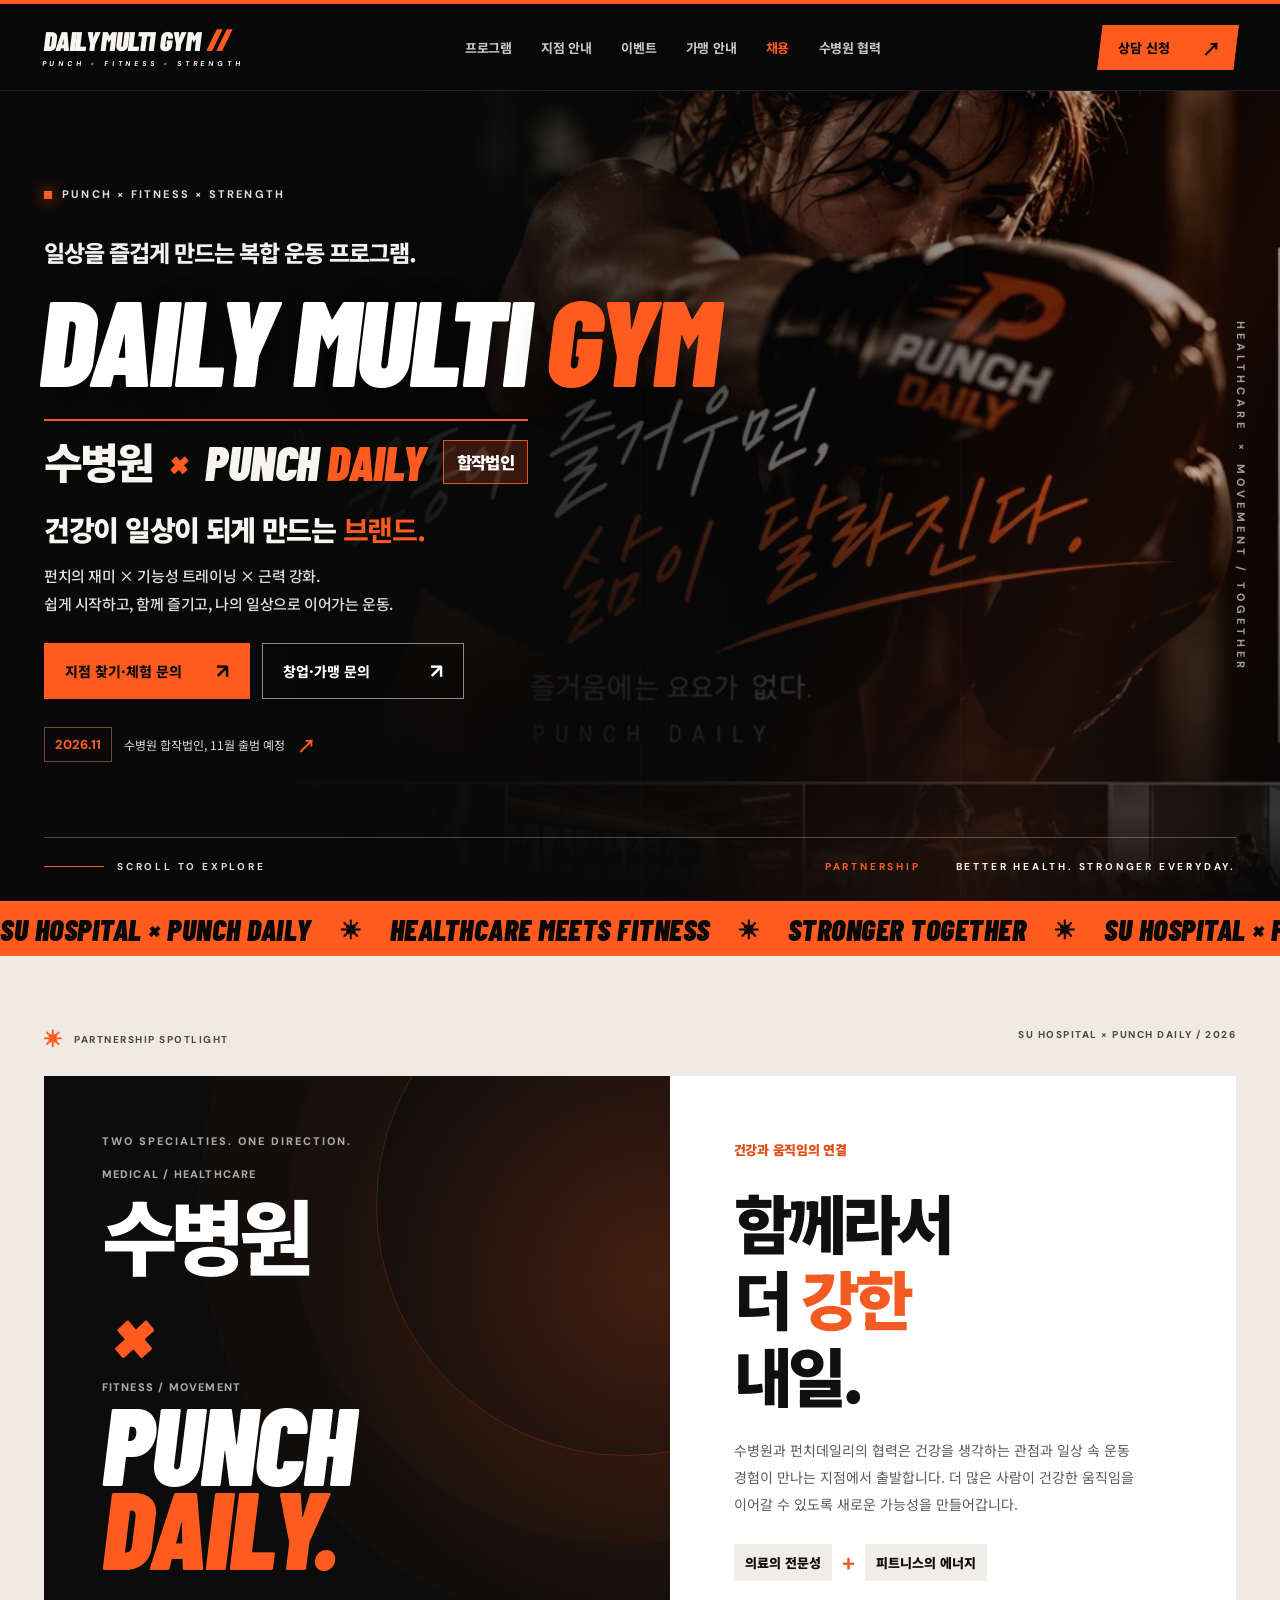
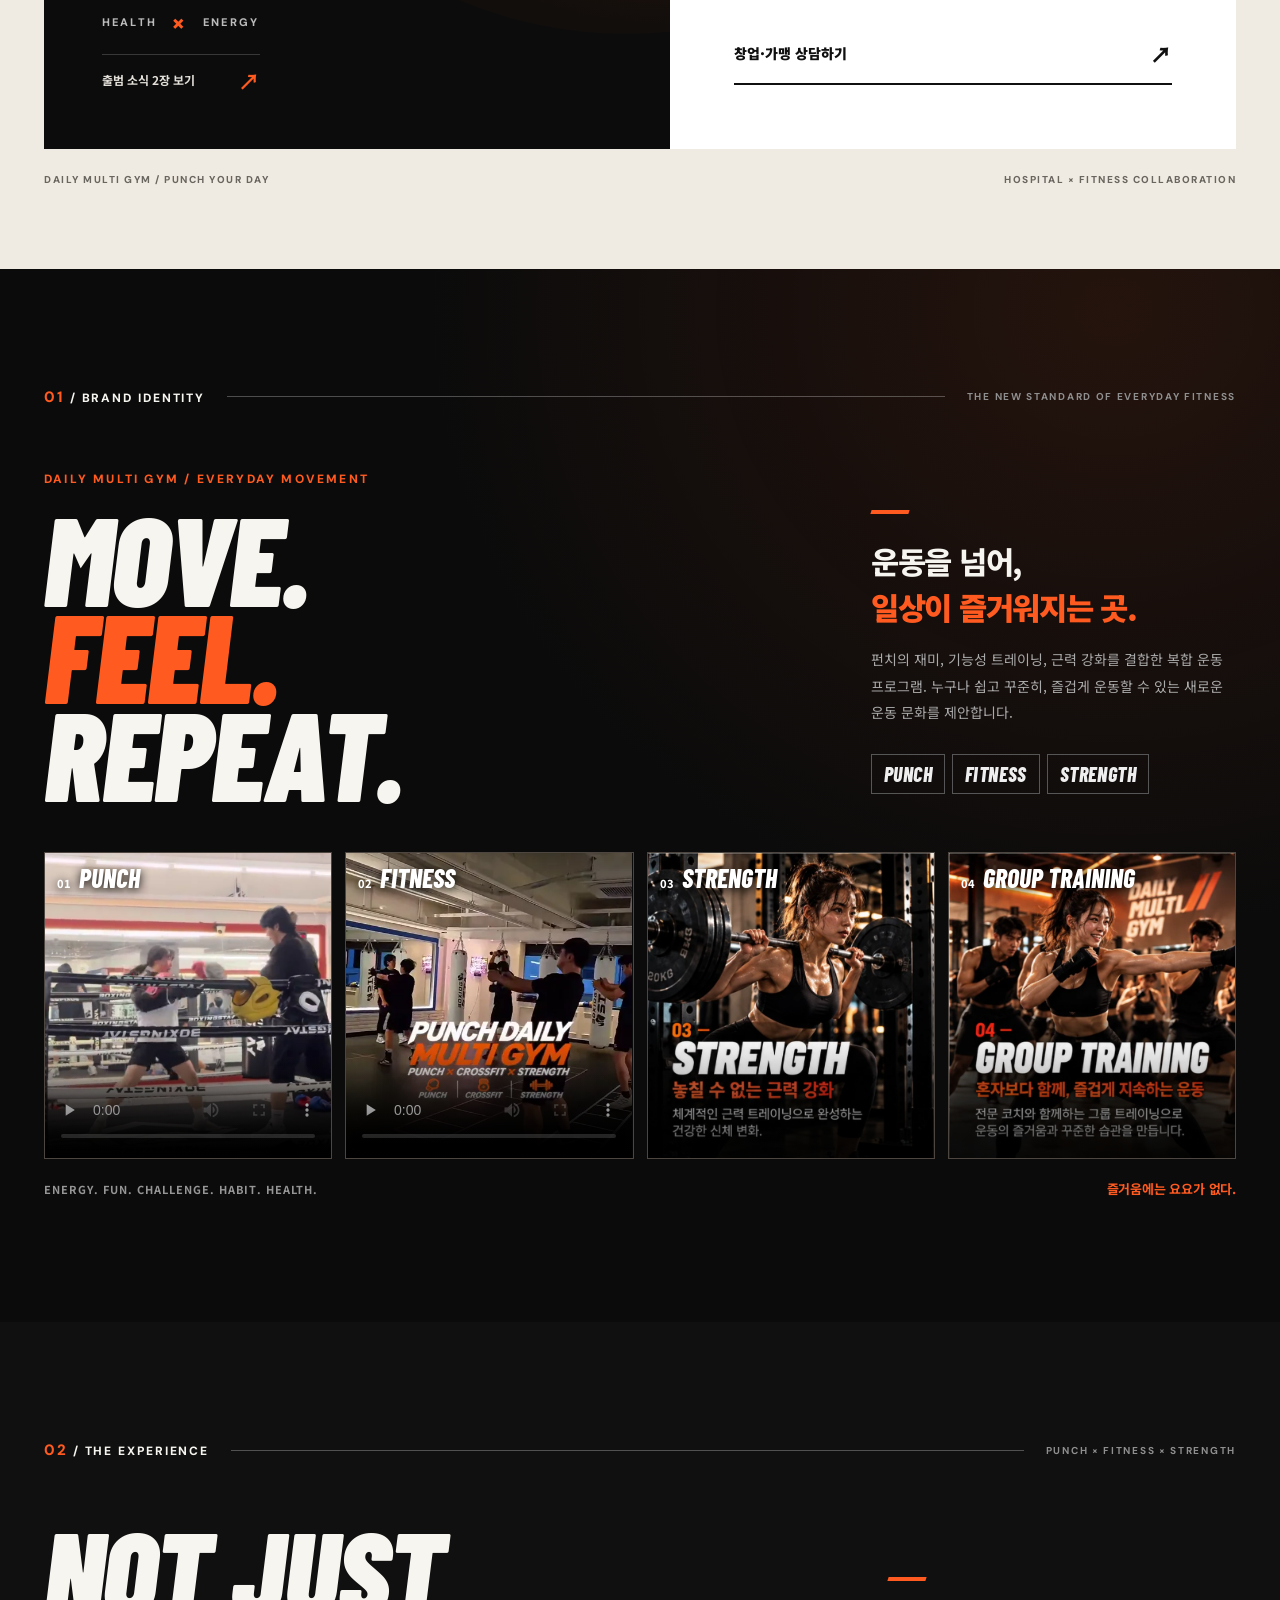
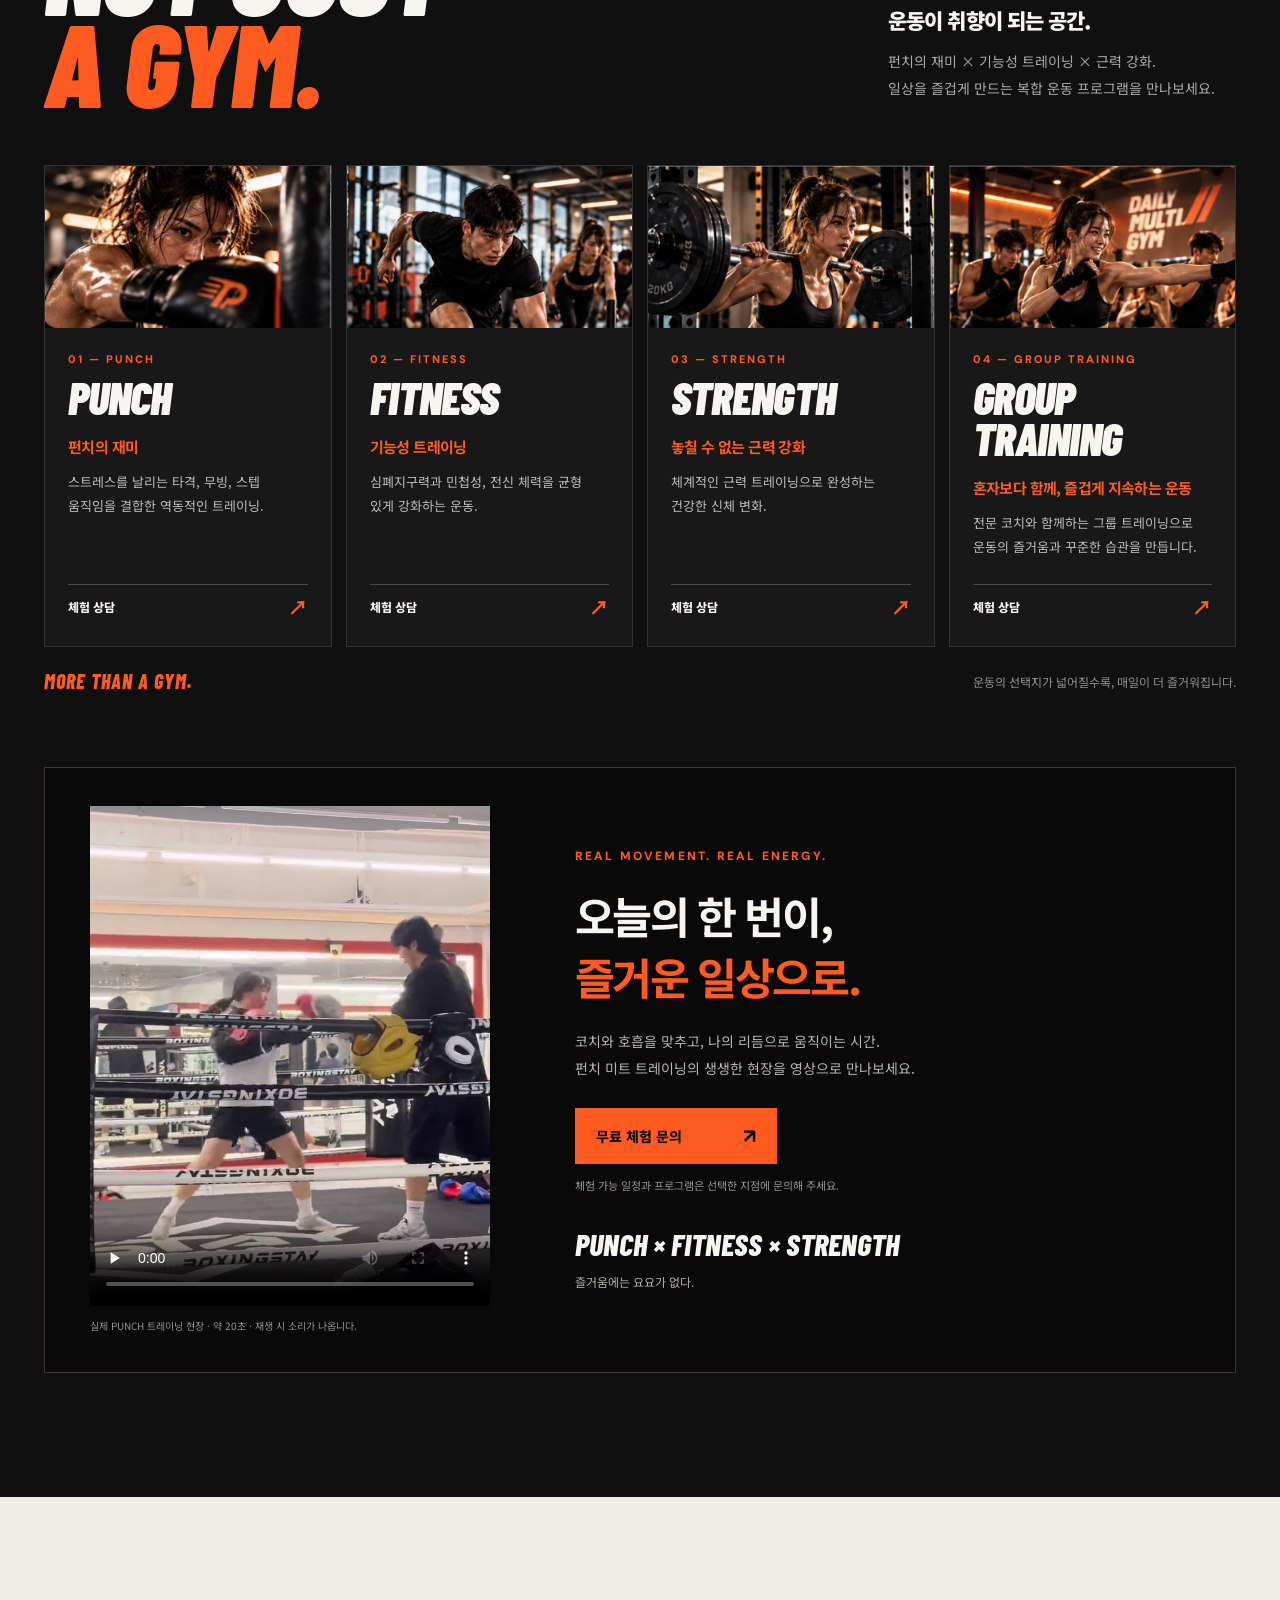
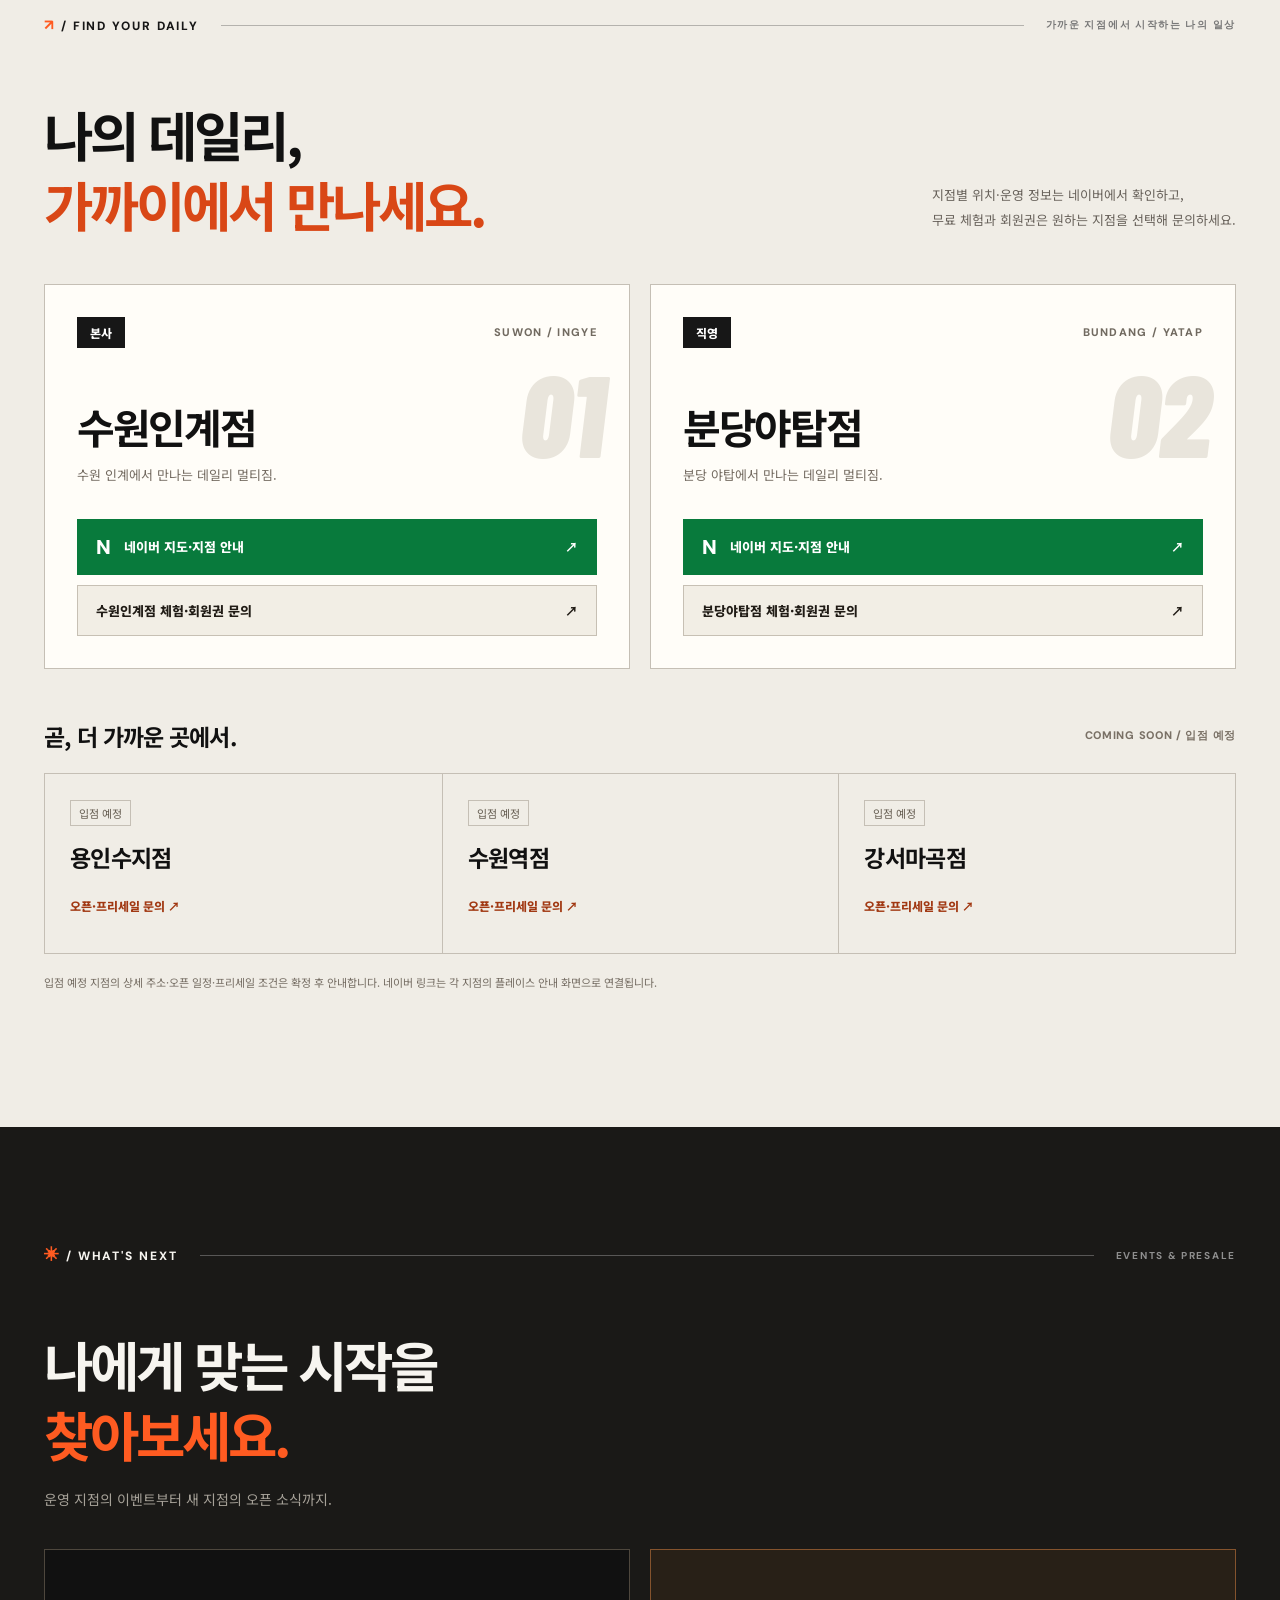
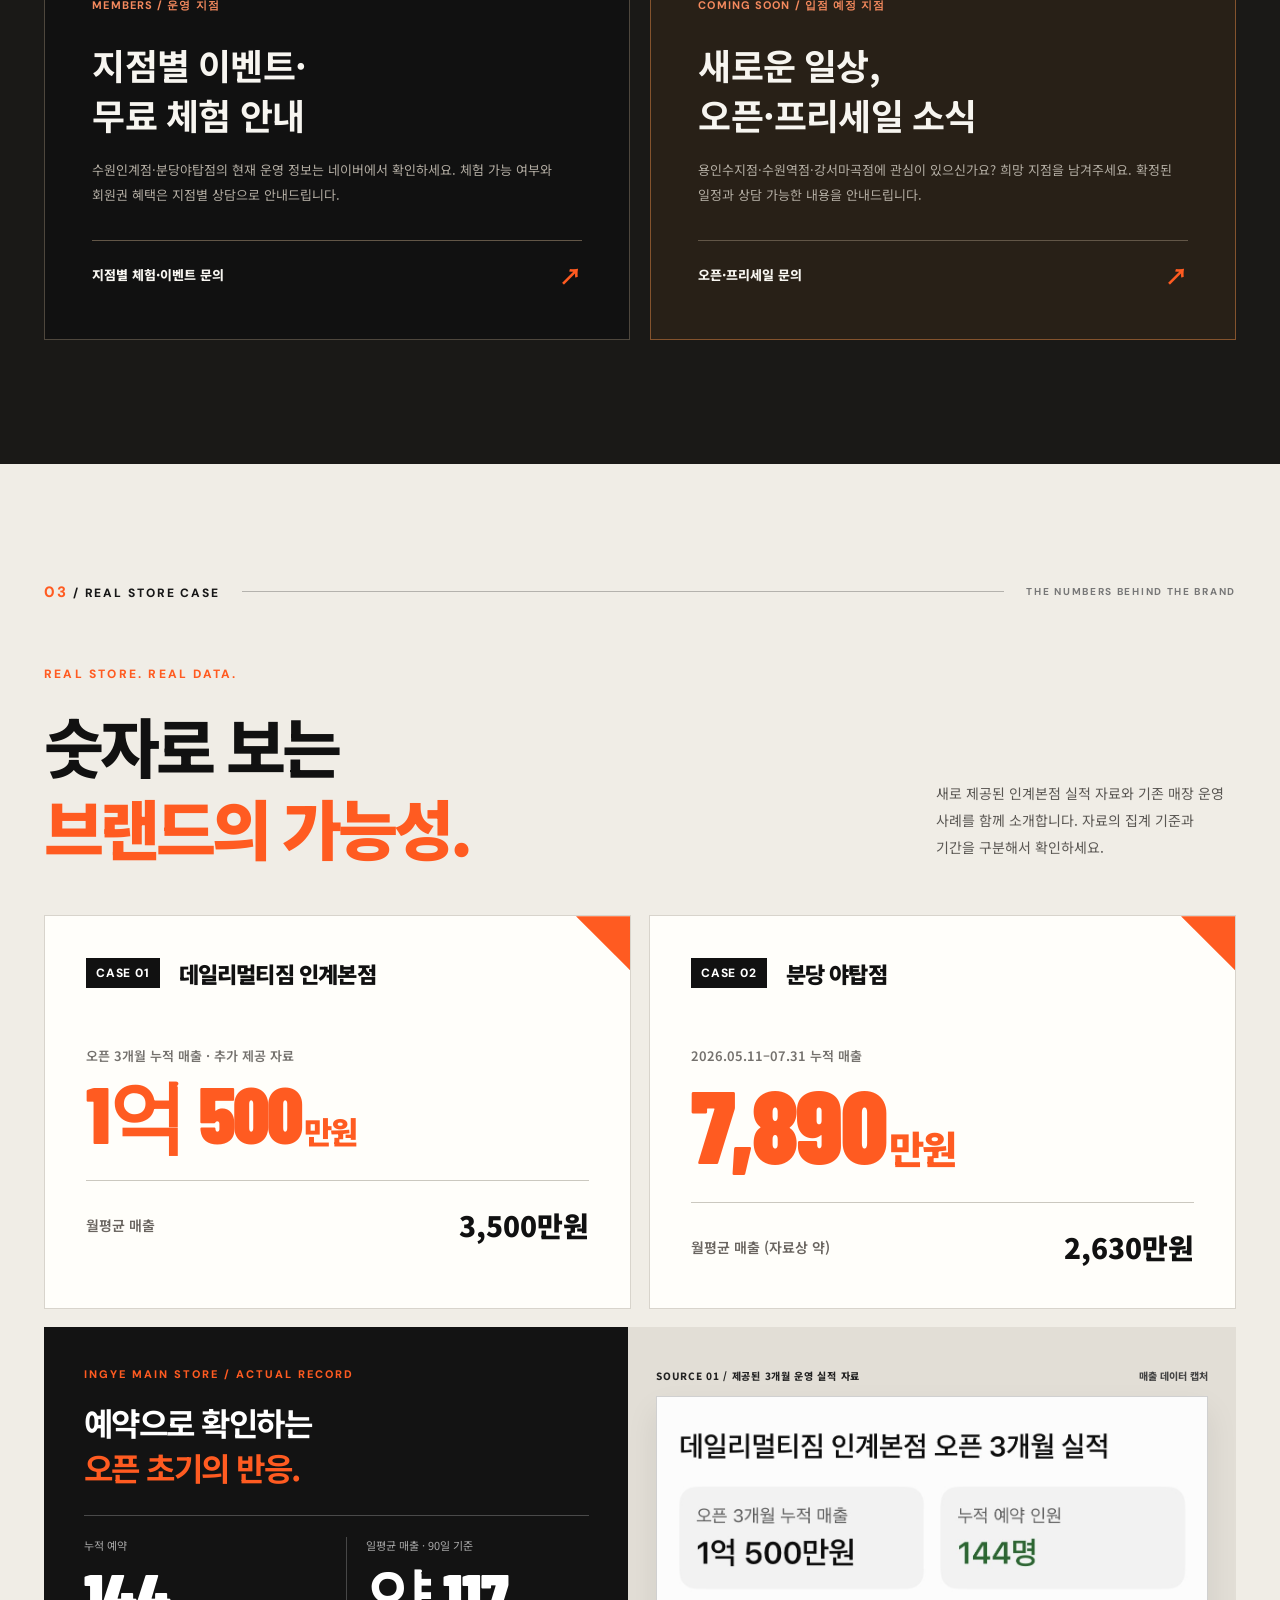
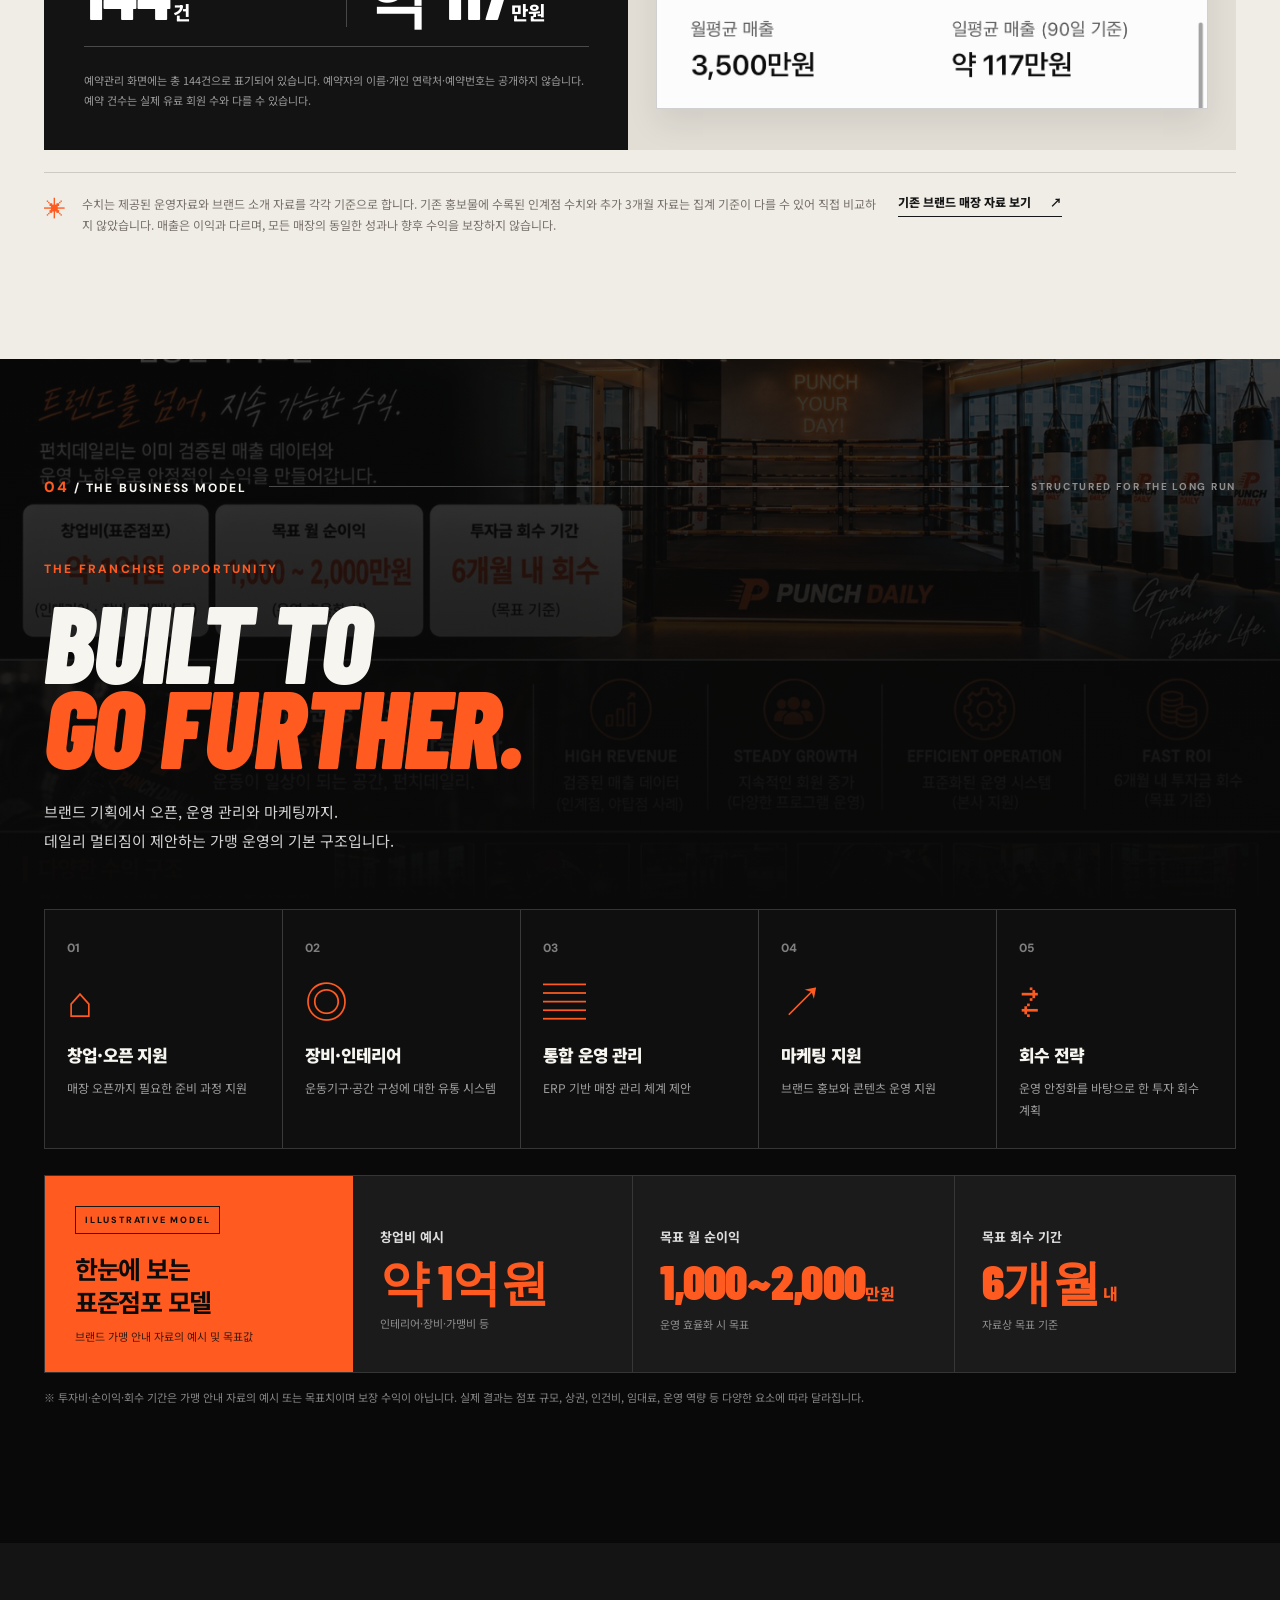
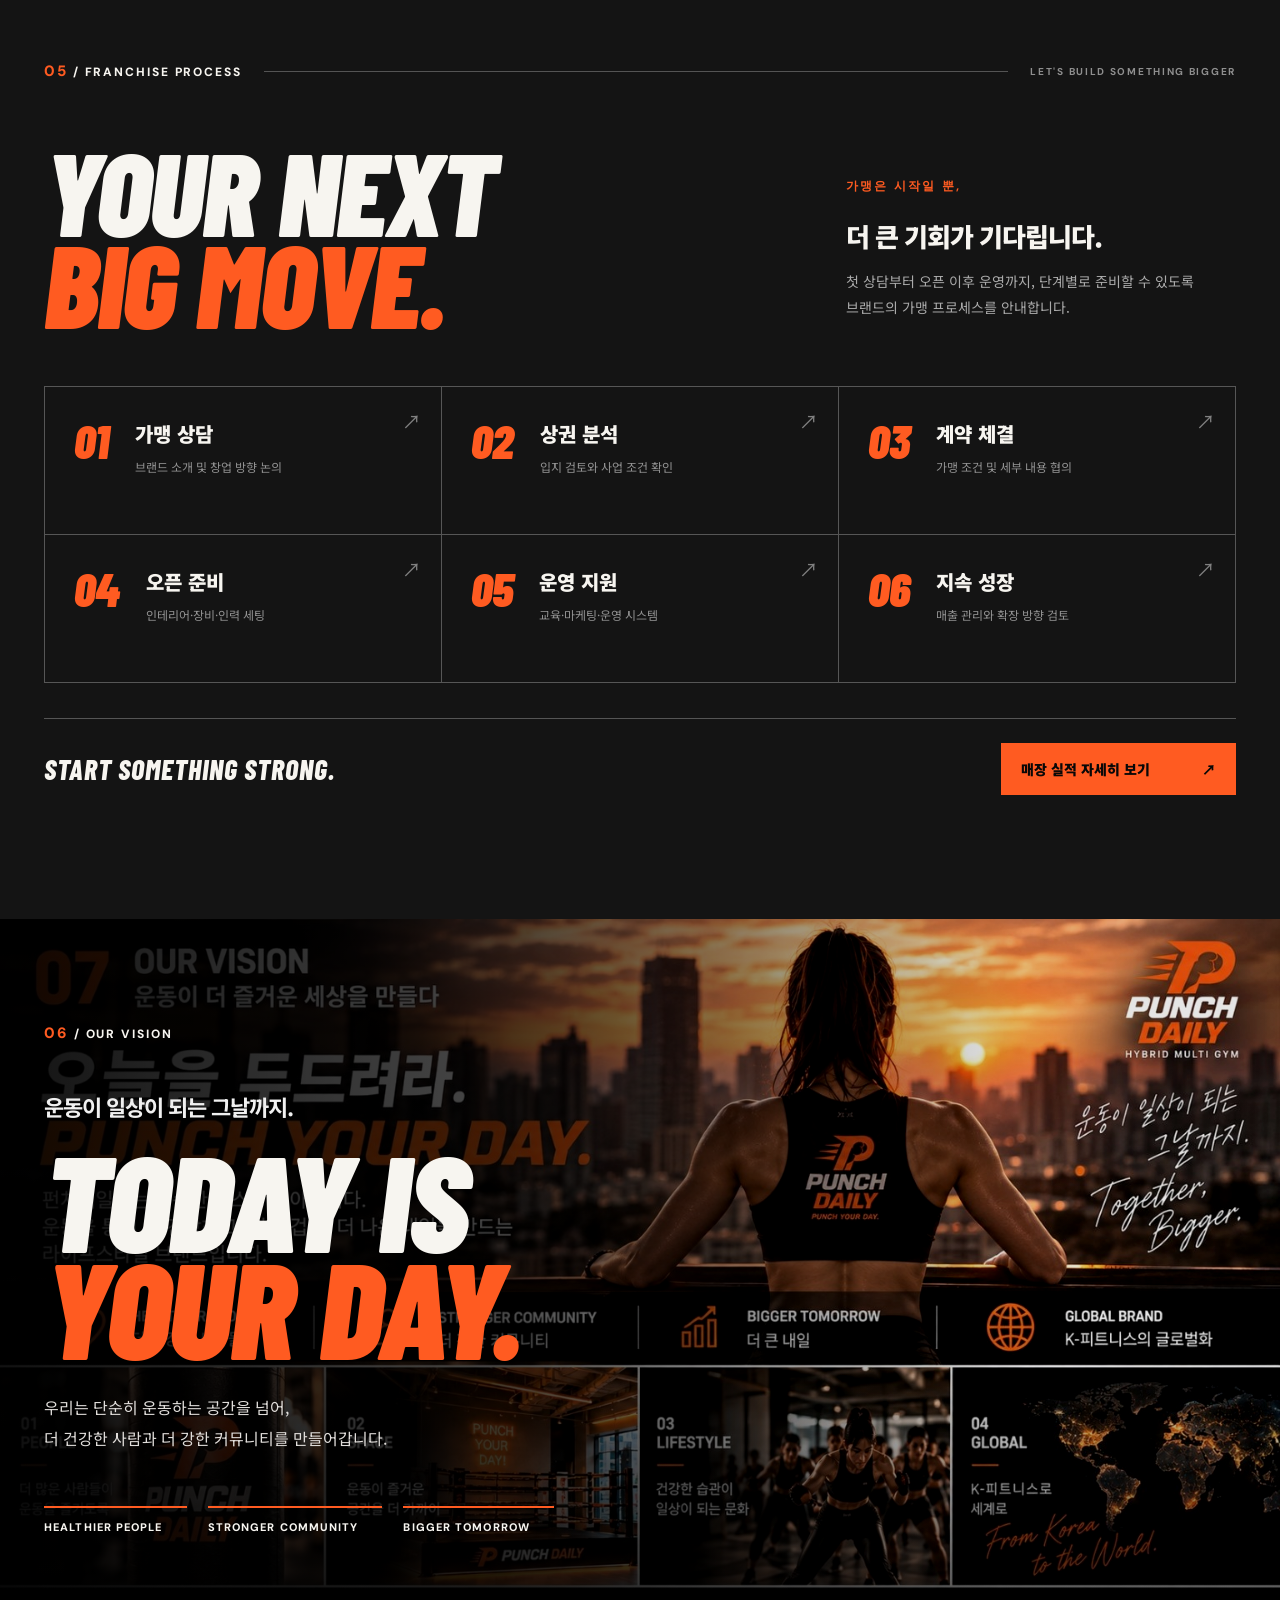
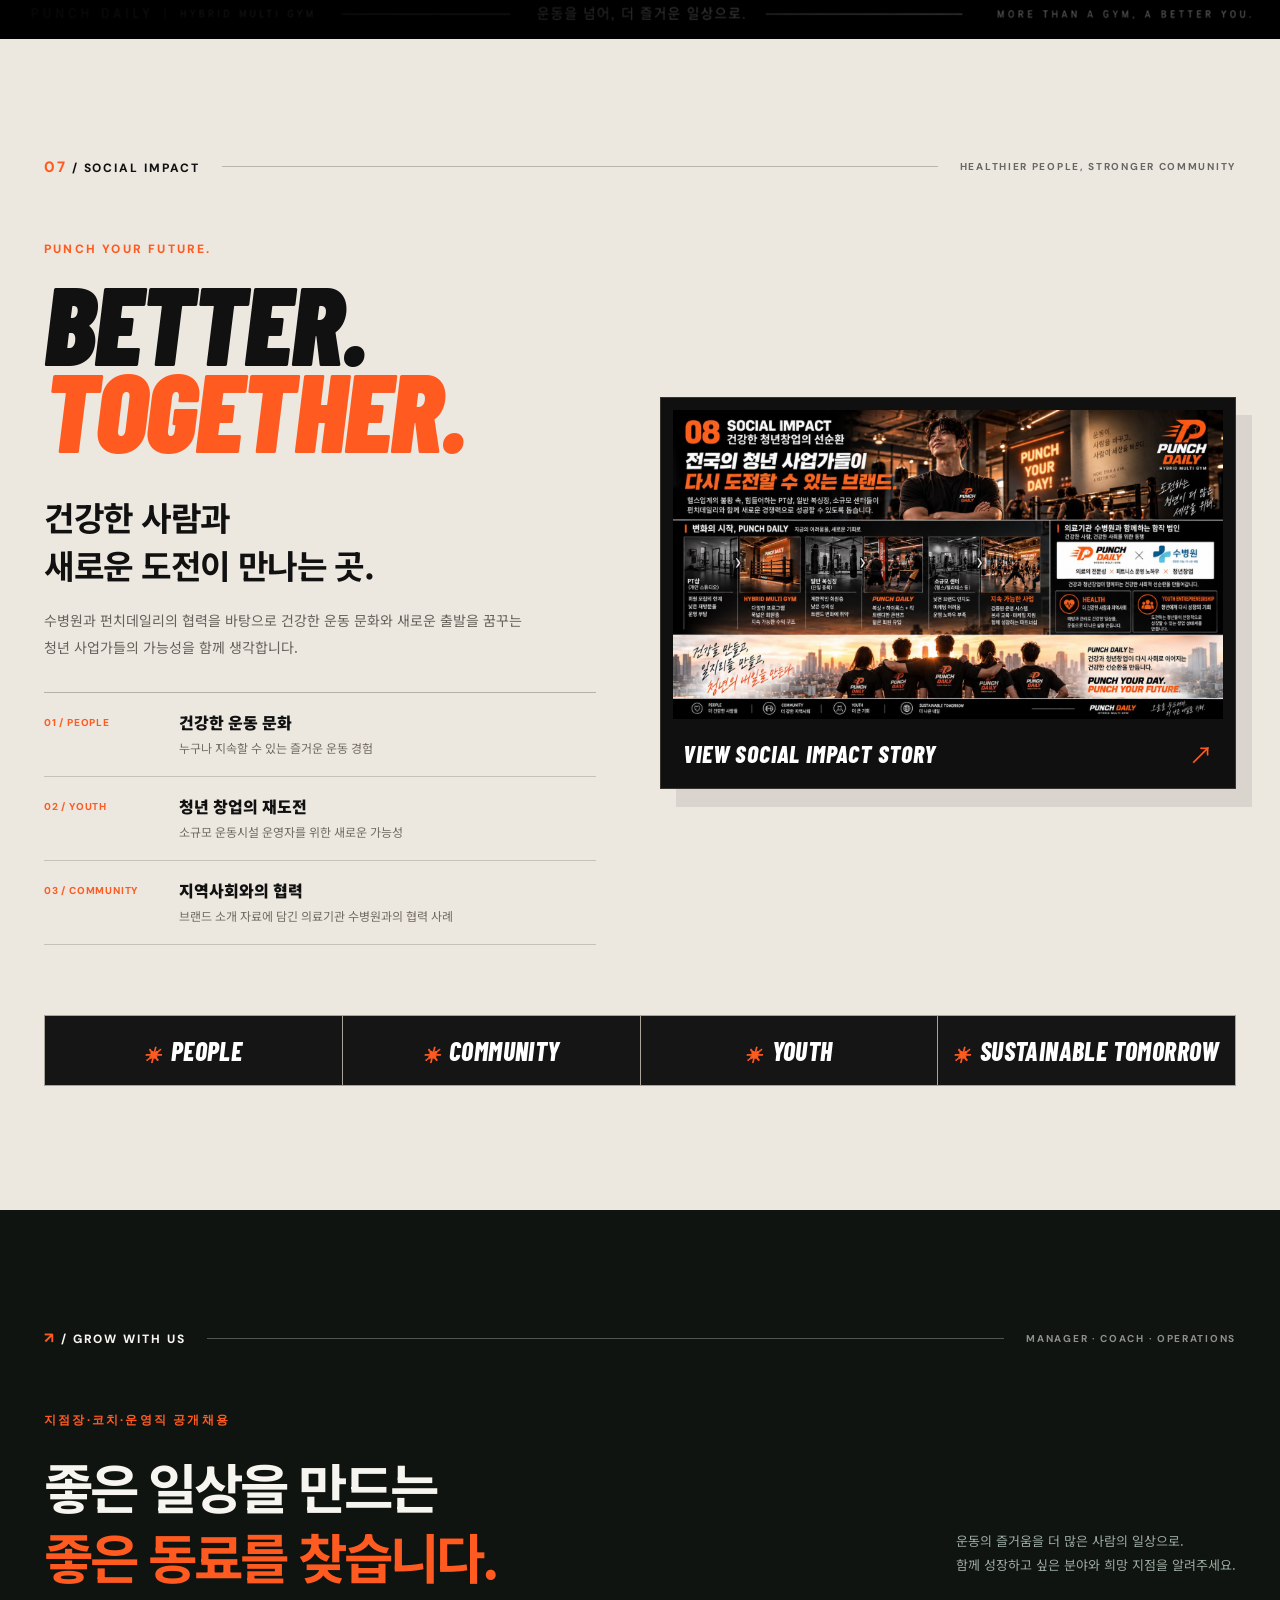
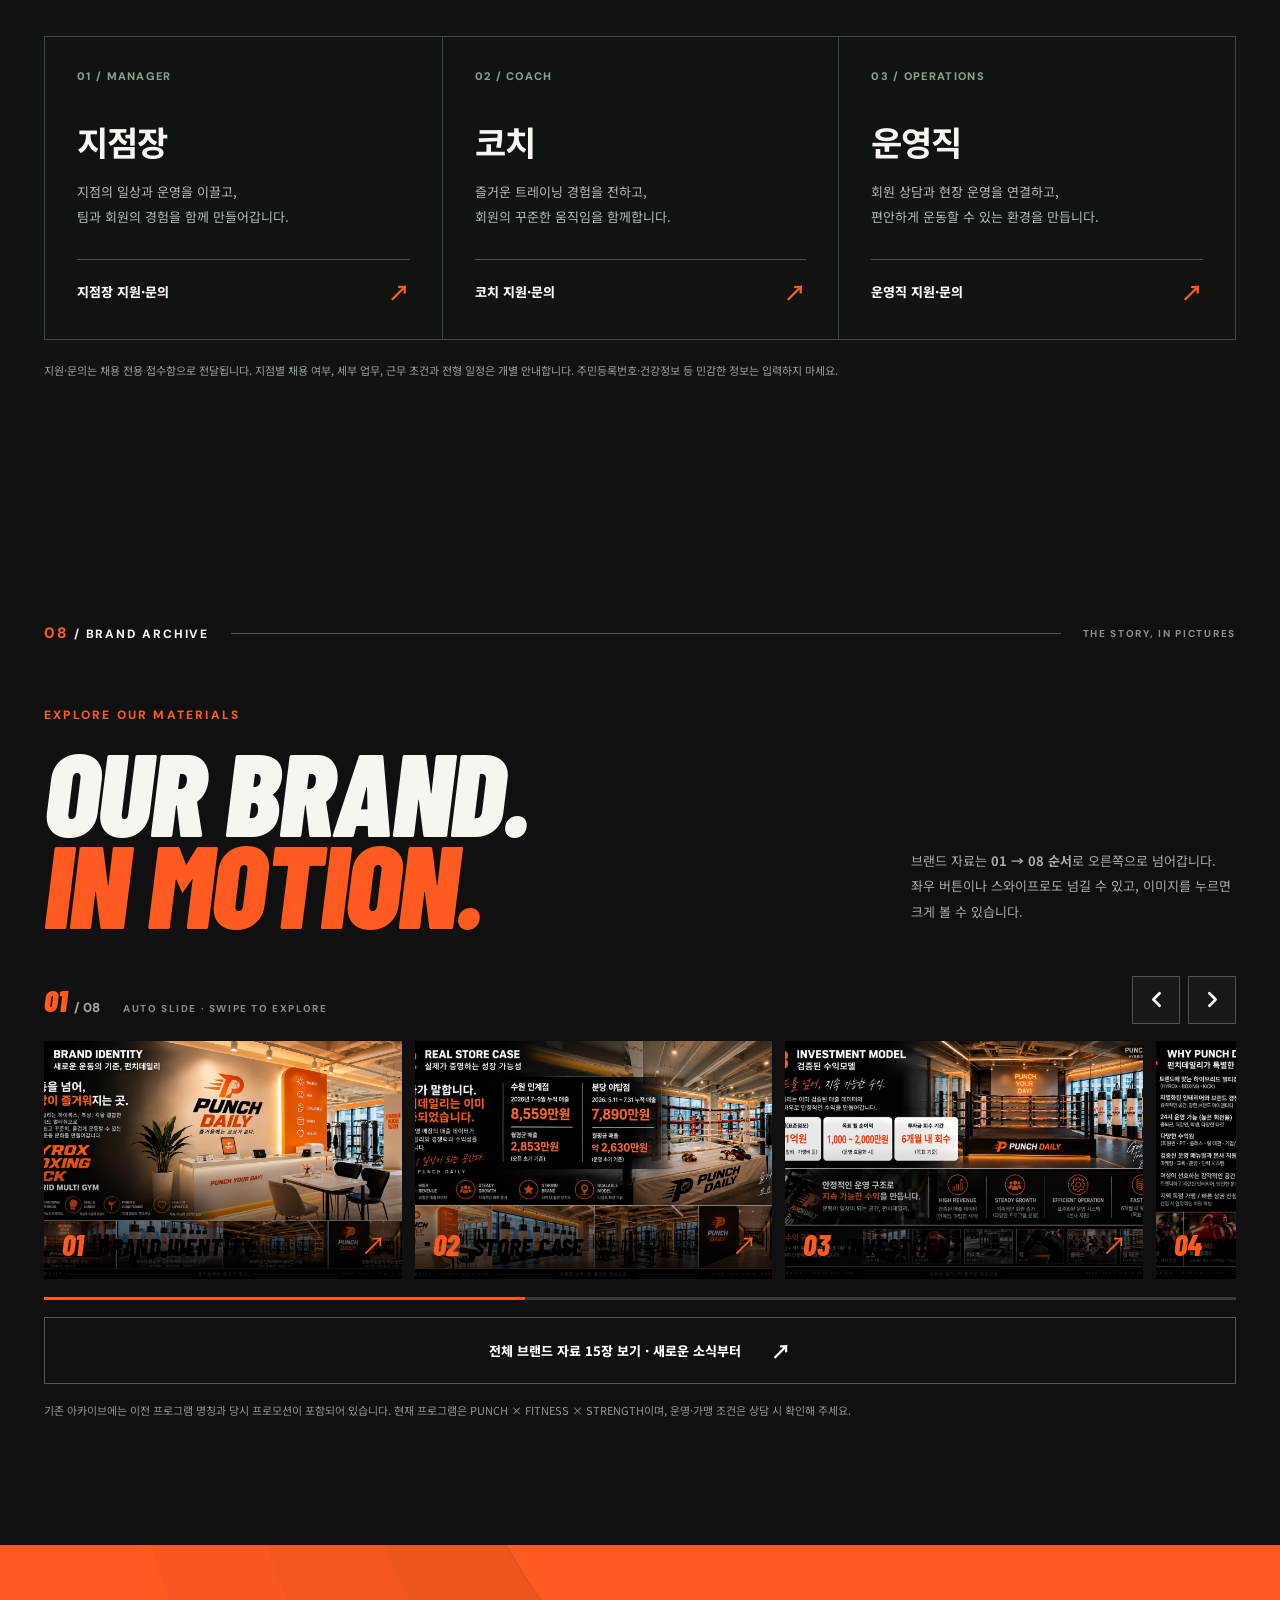
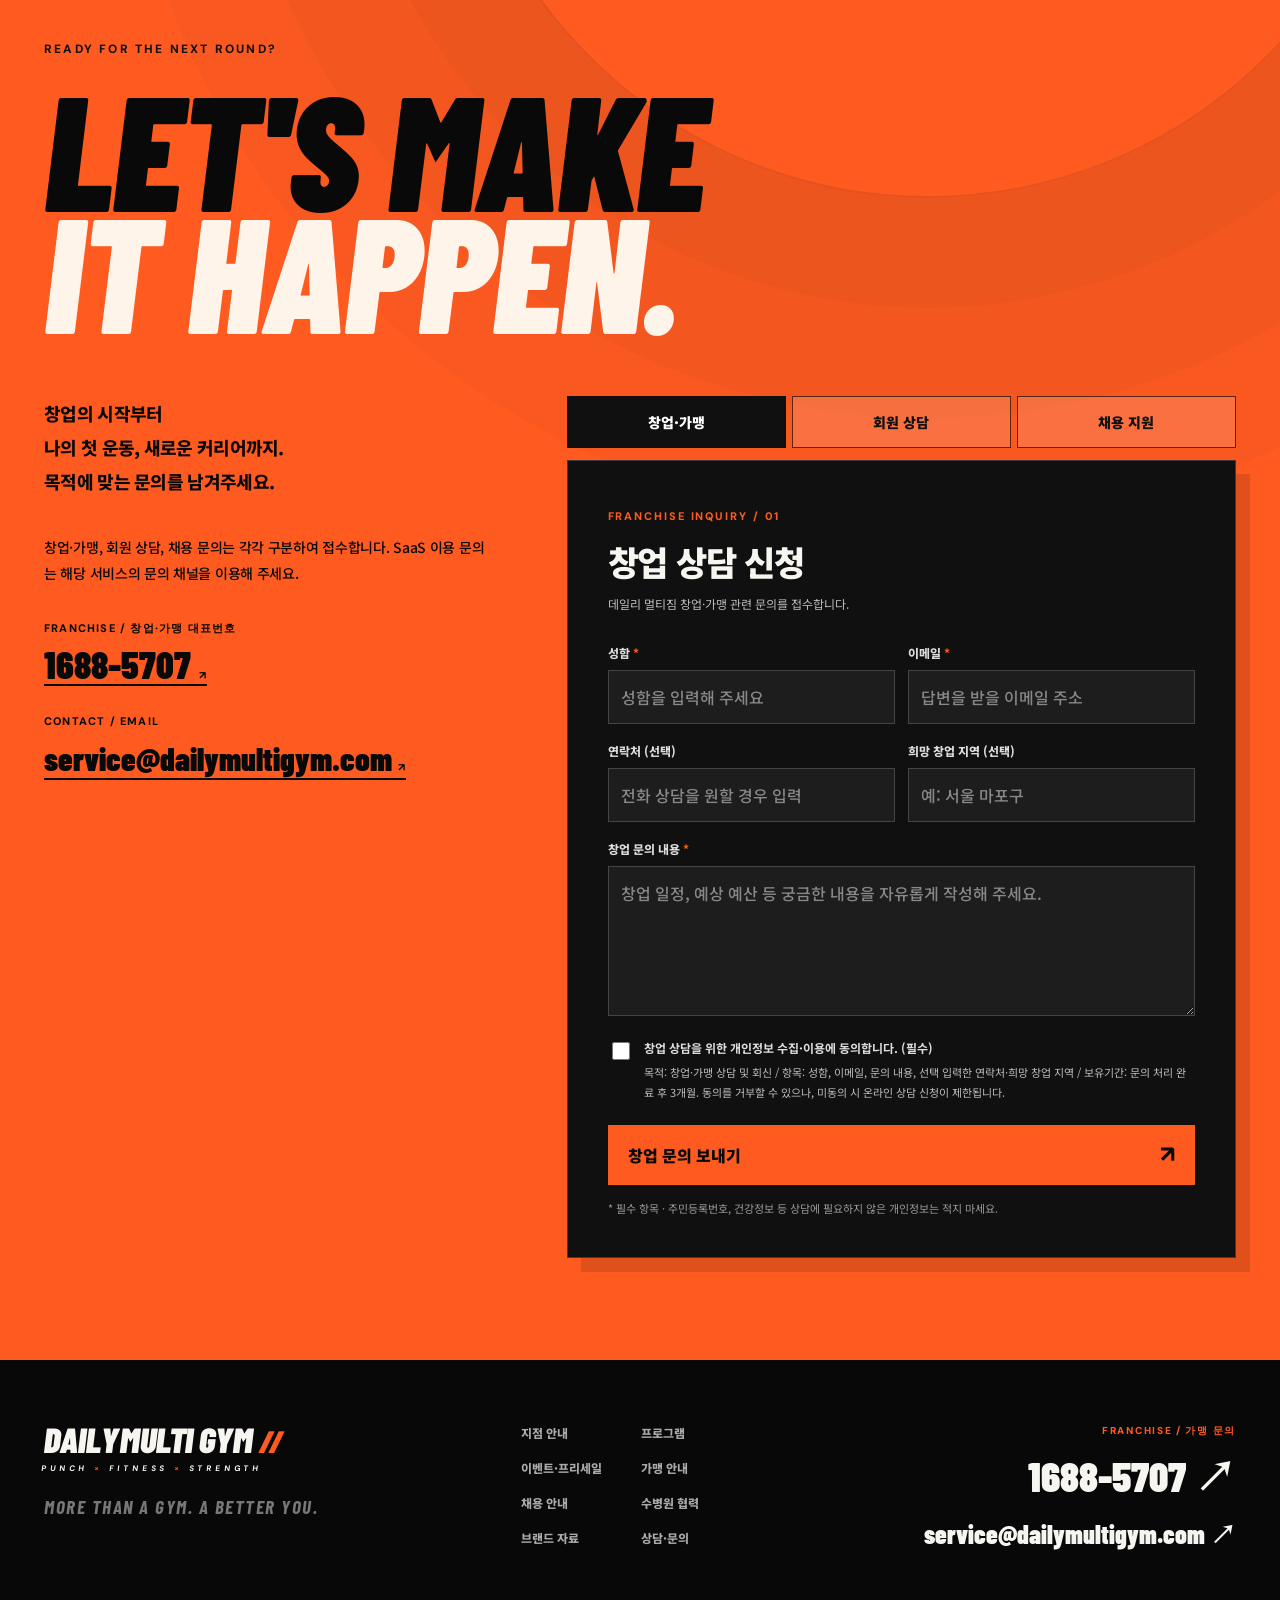
==== commit 2a271c0f: "Add optimized FITNESS training clip to second program tile" ====
--- a/index.html
+++ b/index.html
@@ -173,7 +173,10 @@
               <video controls playsinline preload="none" poster="assets/punch-training-poster.webp" width="720" height="900" aria-label="01 PUNCH 실제 펀치 트레이닝 영상"><source src="assets/punch-training.mp4" type="video/mp4" />동영상을 재생할 수 없는 브라우저입니다.</video>
               <span class="identity-program-tag">01 <b>PUNCH</b></span>
             </div>
-            <div class="identity-program-tile identity-program-still identity-program-still--fitness reveal" role="img" aria-label="02 FITNESS 기능성 트레이닝 프로그램 이미지"><span class="identity-program-tag">02 <b>FITNESS</b></span></div>
+            <div class="identity-program-tile reveal">
+              <video controls playsinline preload="none" poster="assets/fitness-training-poster.webp" width="480" height="854" aria-label="02 FITNESS 기능성 트레이닝 현장 영상"><source src="assets/fitness-training.mp4" type="video/mp4" />동영상을 재생할 수 없는 브라우저입니다.</video>
+              <span class="identity-program-tag">02 <b>FITNESS</b></span>
+            </div>
             <div class="identity-program-tile identity-program-still identity-program-still--strength reveal" role="img" aria-label="03 STRENGTH 근력 강화 프로그램 이미지"><span class="identity-program-tag">03 <b>STRENGTH</b></span></div>
             <div class="identity-program-tile identity-program-still identity-program-still--group reveal" role="img" aria-label="04 GROUP TRAINING 그룹 운동 프로그램 이미지"><span class="identity-program-tag">04 <b>GROUP TRAINING</b></span></div>
           </div>
--- a/updates.css
+++ b/updates.css
@@ -40,6 +40,23 @@
 .identity-program-art { background: #000; }
 .identity-program-art img { object-fit: contain; }
 .identity-program-art .identity-visual-caption { font-size: 10px; }
+
+/* Four equal program tiles: one live film now, with the other panels ready for video. */
+.identity-program-grid { display: grid; grid-template-columns: repeat(4,minmax(0,1fr)); gap: 13px; }
+.identity-program-tile { position: relative; min-width: 0; aspect-ratio: 15/16; border: 1px solid #4c4540; overflow: hidden; background: #171717; }
+.identity-program-tile::after { content: ''; position: absolute; inset: 60% 0 0; background: linear-gradient(transparent,rgba(0,0,0,.66)); pointer-events: none; }
+.identity-program-tile video { display: block; width: 100%; height: 100%; object-fit: cover; background: #171717; }
+.identity-program-tag { position: absolute; z-index: 1; top: 12px; left: 12px; display: flex; align-items: baseline; gap: 8px; color: #fff; font: 800 11px var(--body); text-shadow: 0 2px 10px #000; pointer-events: none; }
+.identity-program-tag b { font: italic 800 clamp(17px,2vw,28px)/1 var(--display); }
+.identity-program-still { background-image: url('assets/programs-2026.webp'); background-repeat: no-repeat; background-size: 200% 200%; }
+.identity-program-still--fitness { background-position: right top; }
+.identity-program-still--strength { background-position: left bottom; }
+.identity-program-still--group { background-position: right bottom; }
+@media (max-width: 700px) {
+  .identity-program-grid { grid-template-columns: repeat(2,minmax(0,1fr)); gap: 8px; }
+  .identity-program-tag { top: 9px; left: 9px; gap: 6px; font-size: 9px; }
+  .identity-program-tag b { font-size: clamp(15px,4vw,23px); }
+}
 
 /* Four programs retain the supplied artwork, with readable live text. */
 .experience-grid { display: grid; grid-template-columns: repeat(4,minmax(0,1fr)); gap: 14px; }
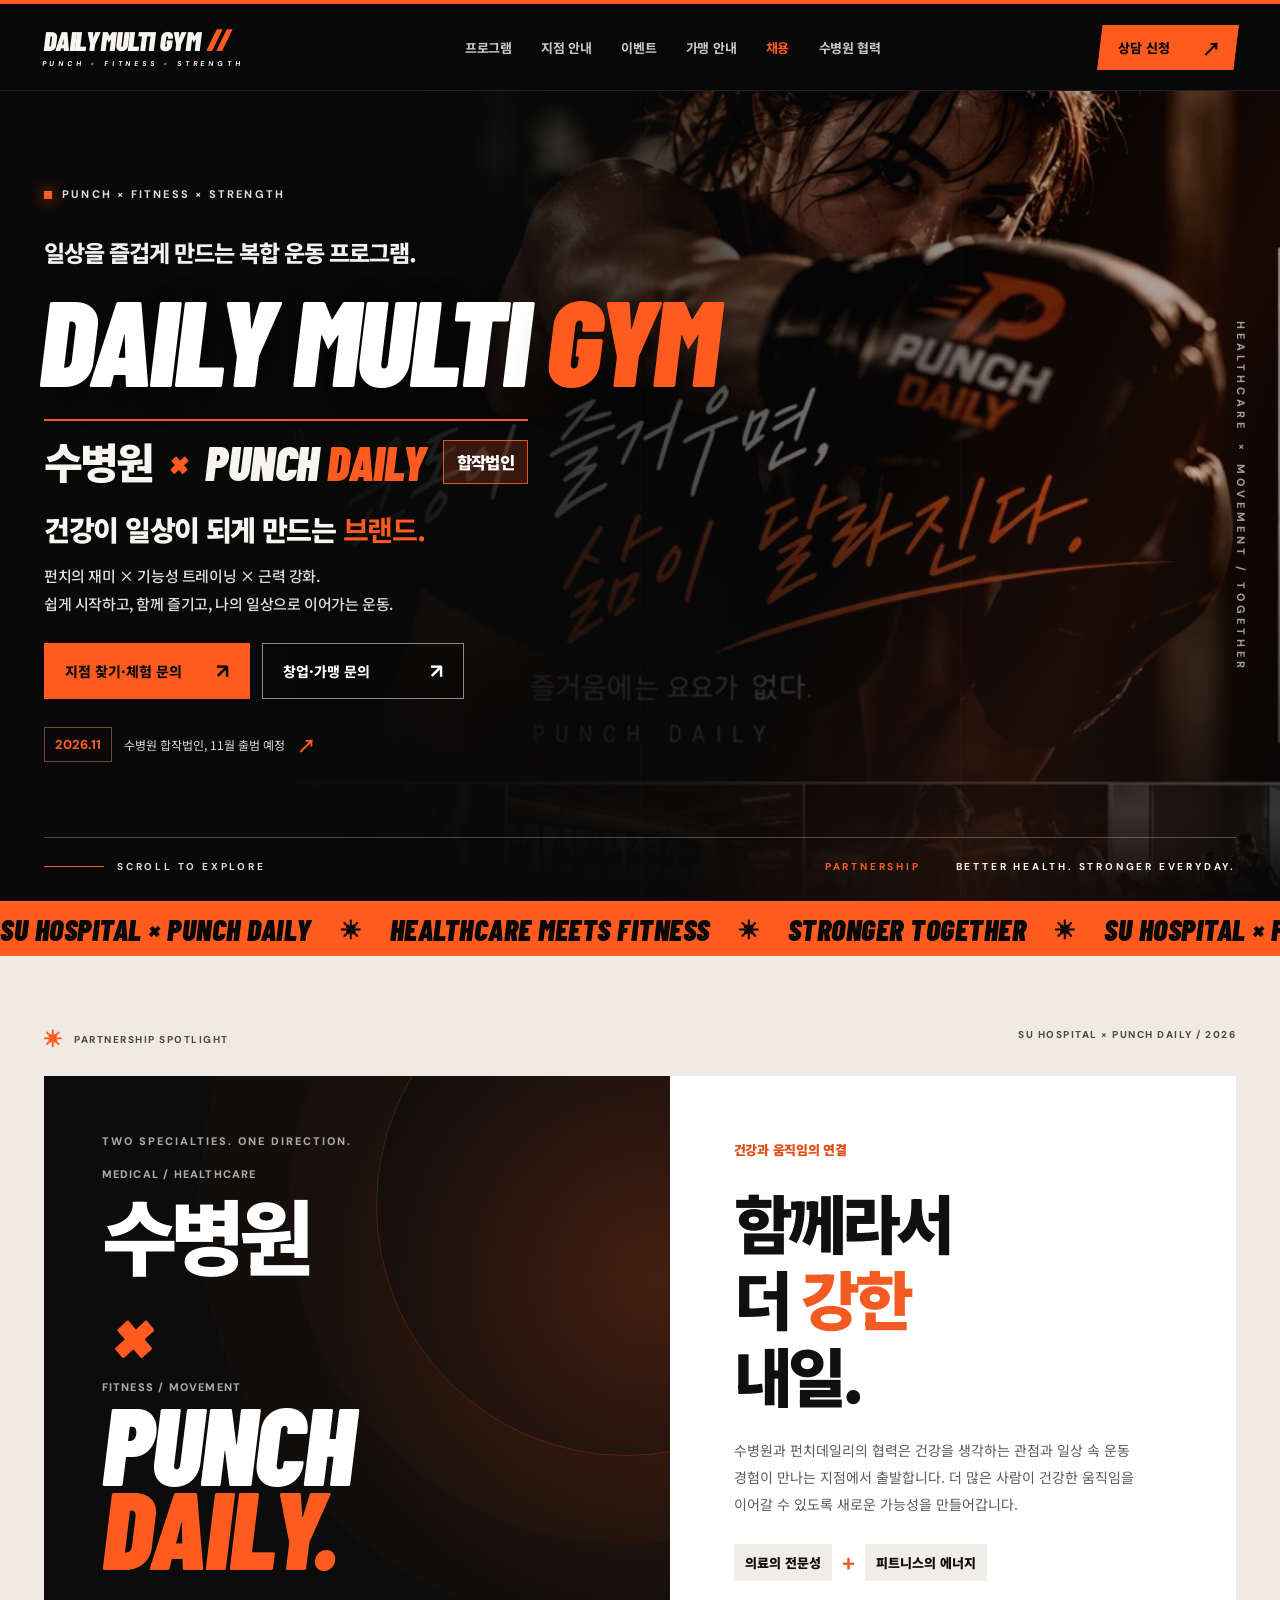
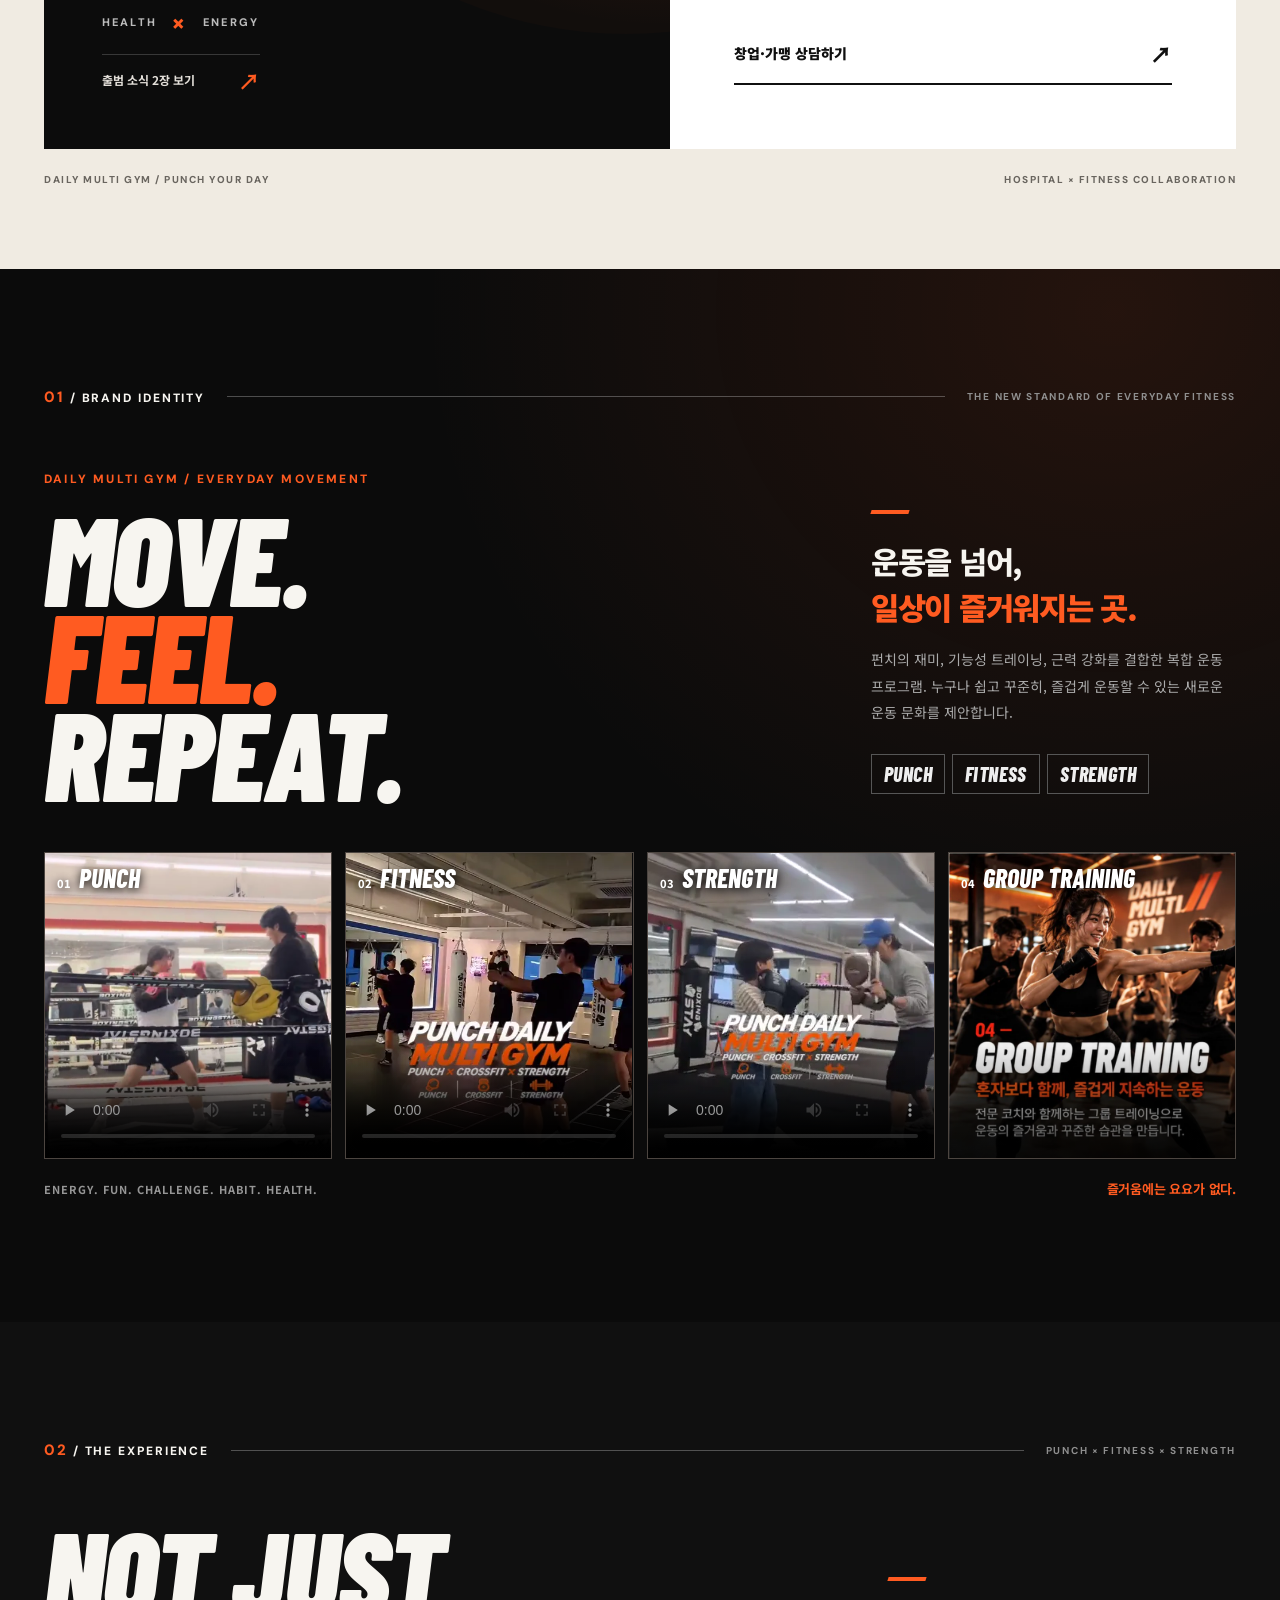
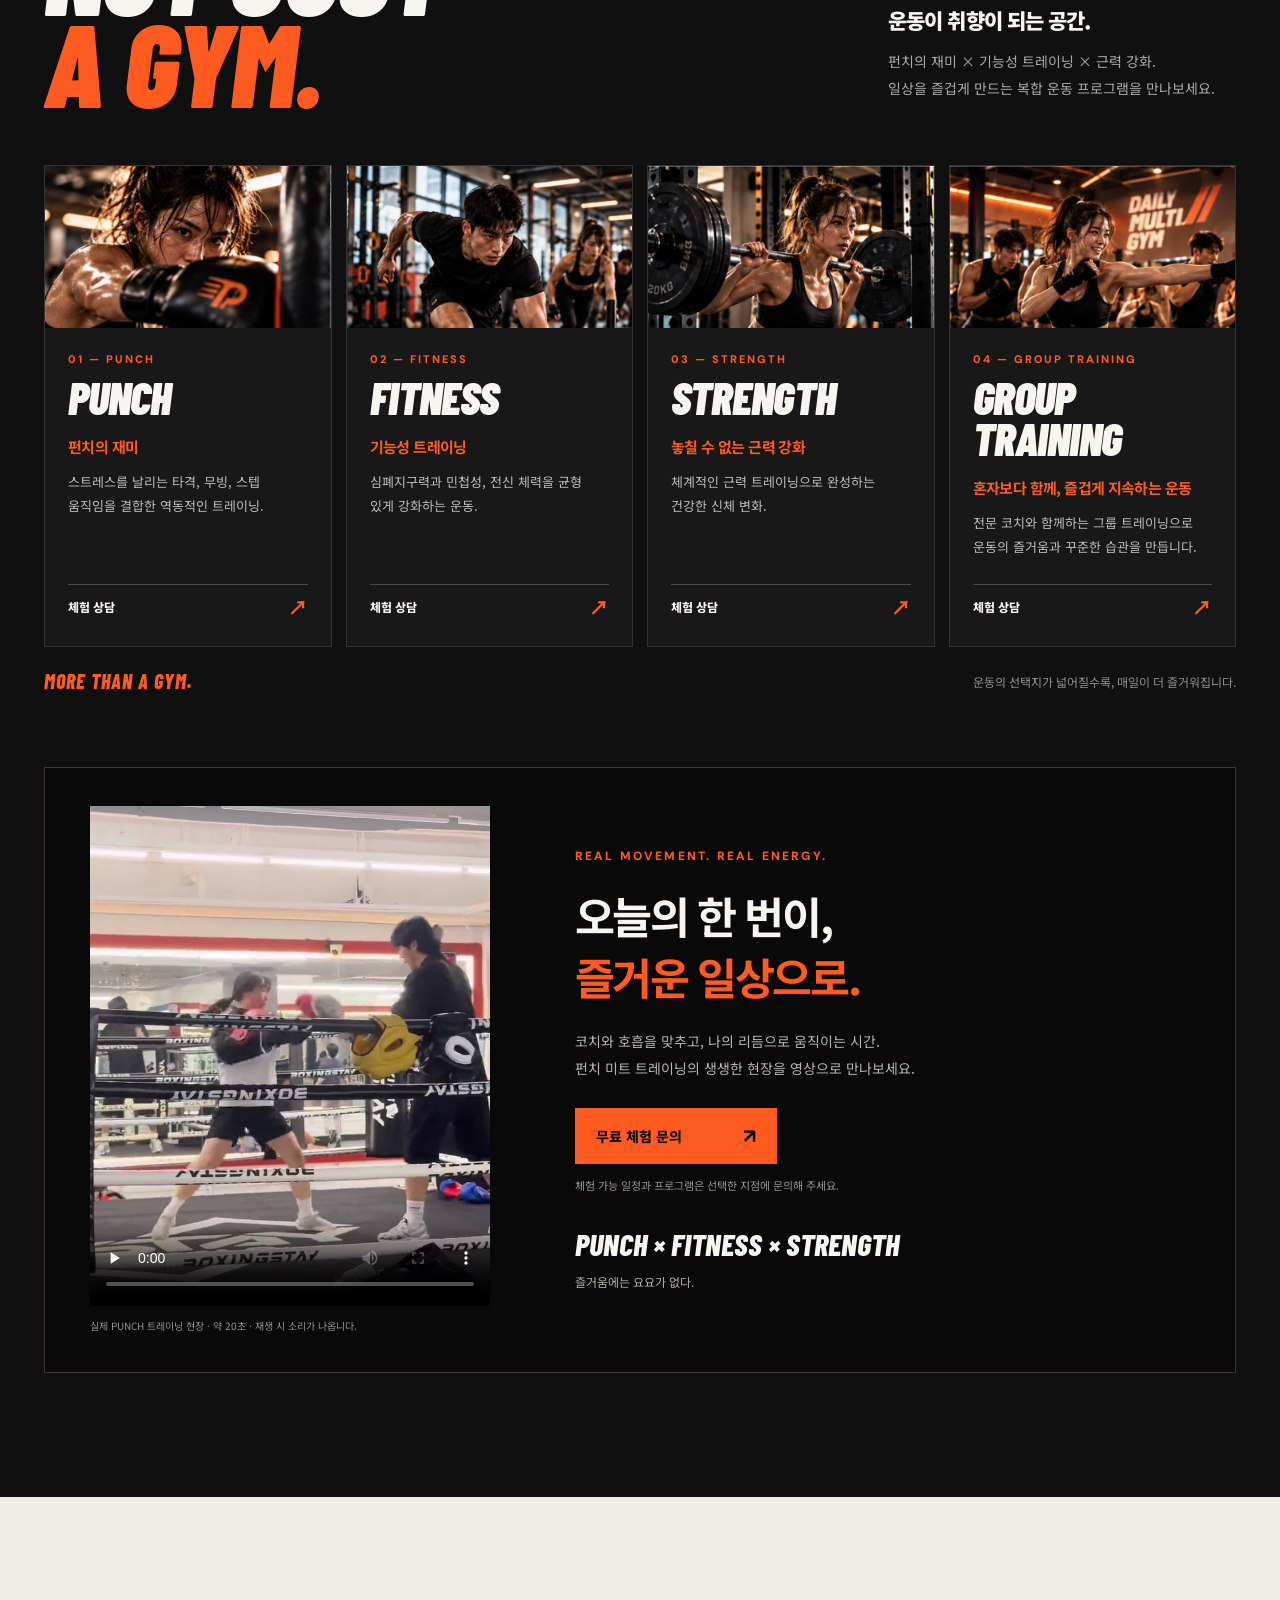
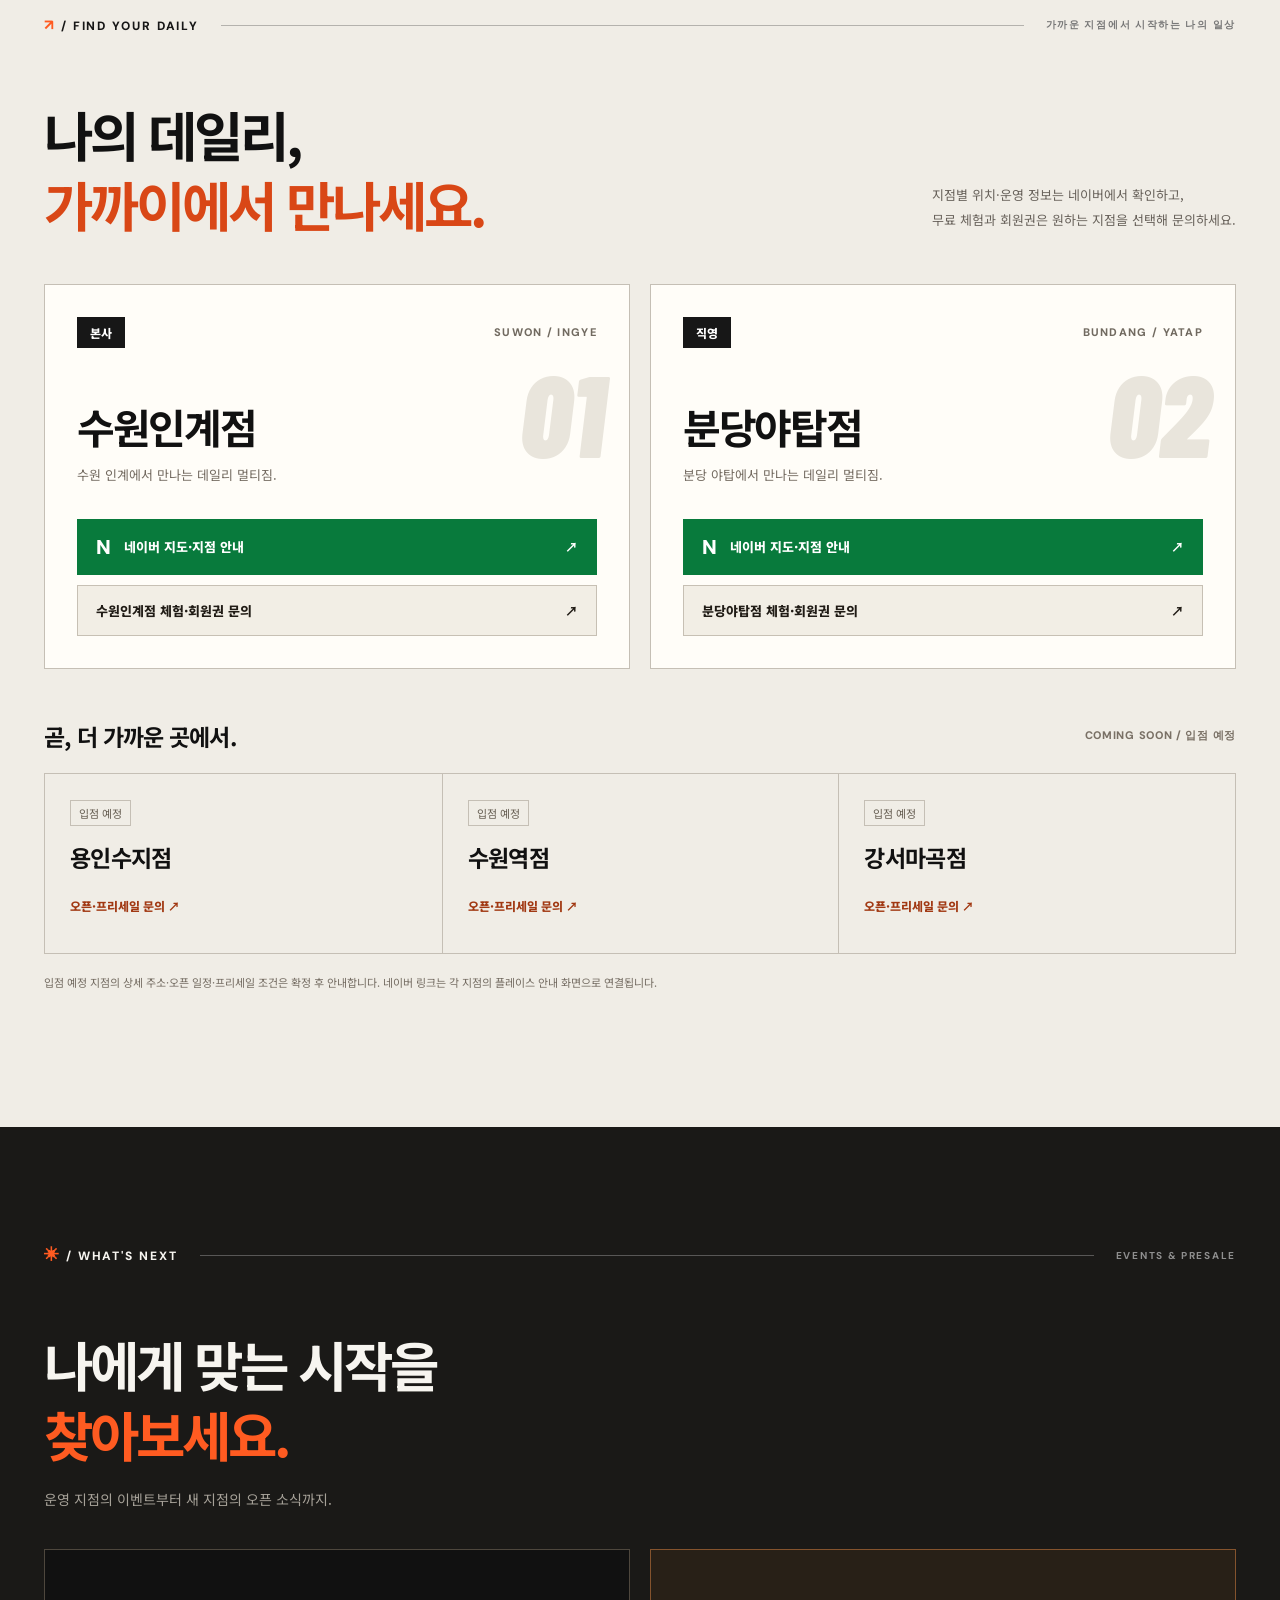
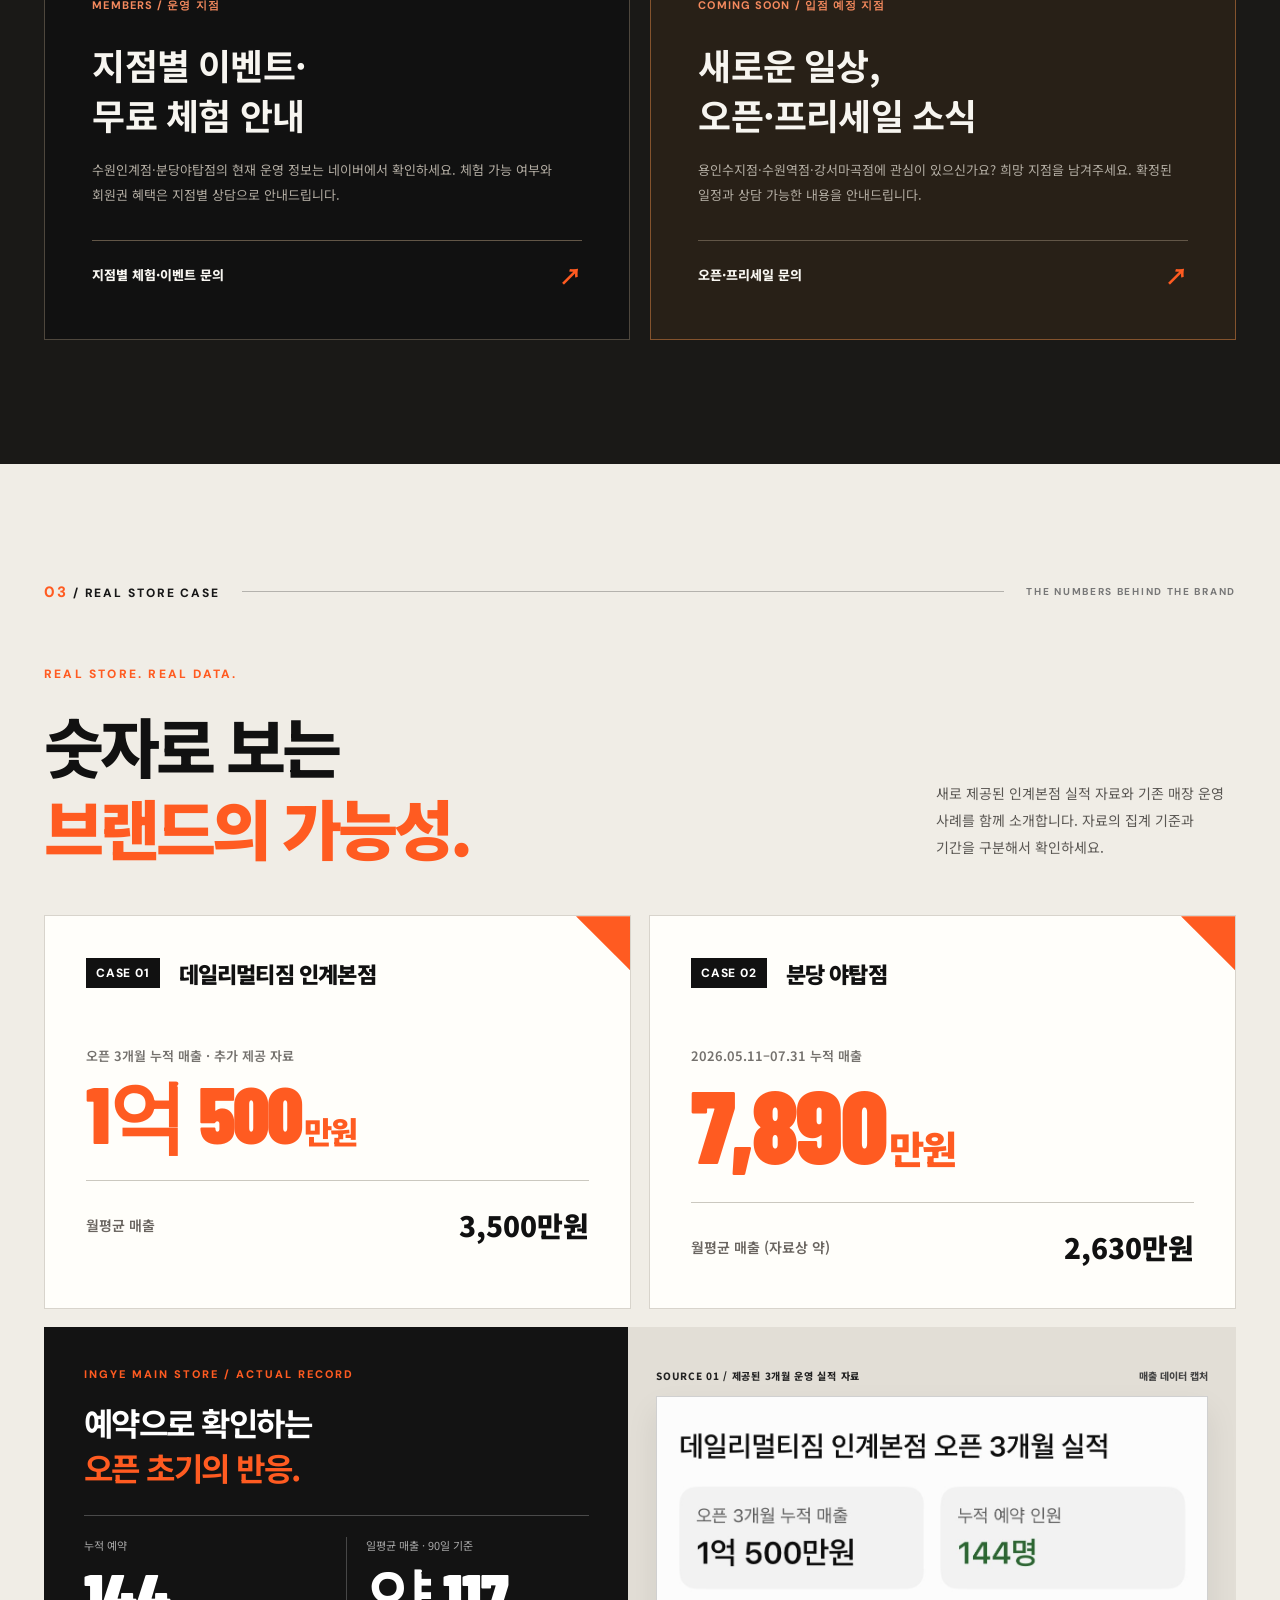
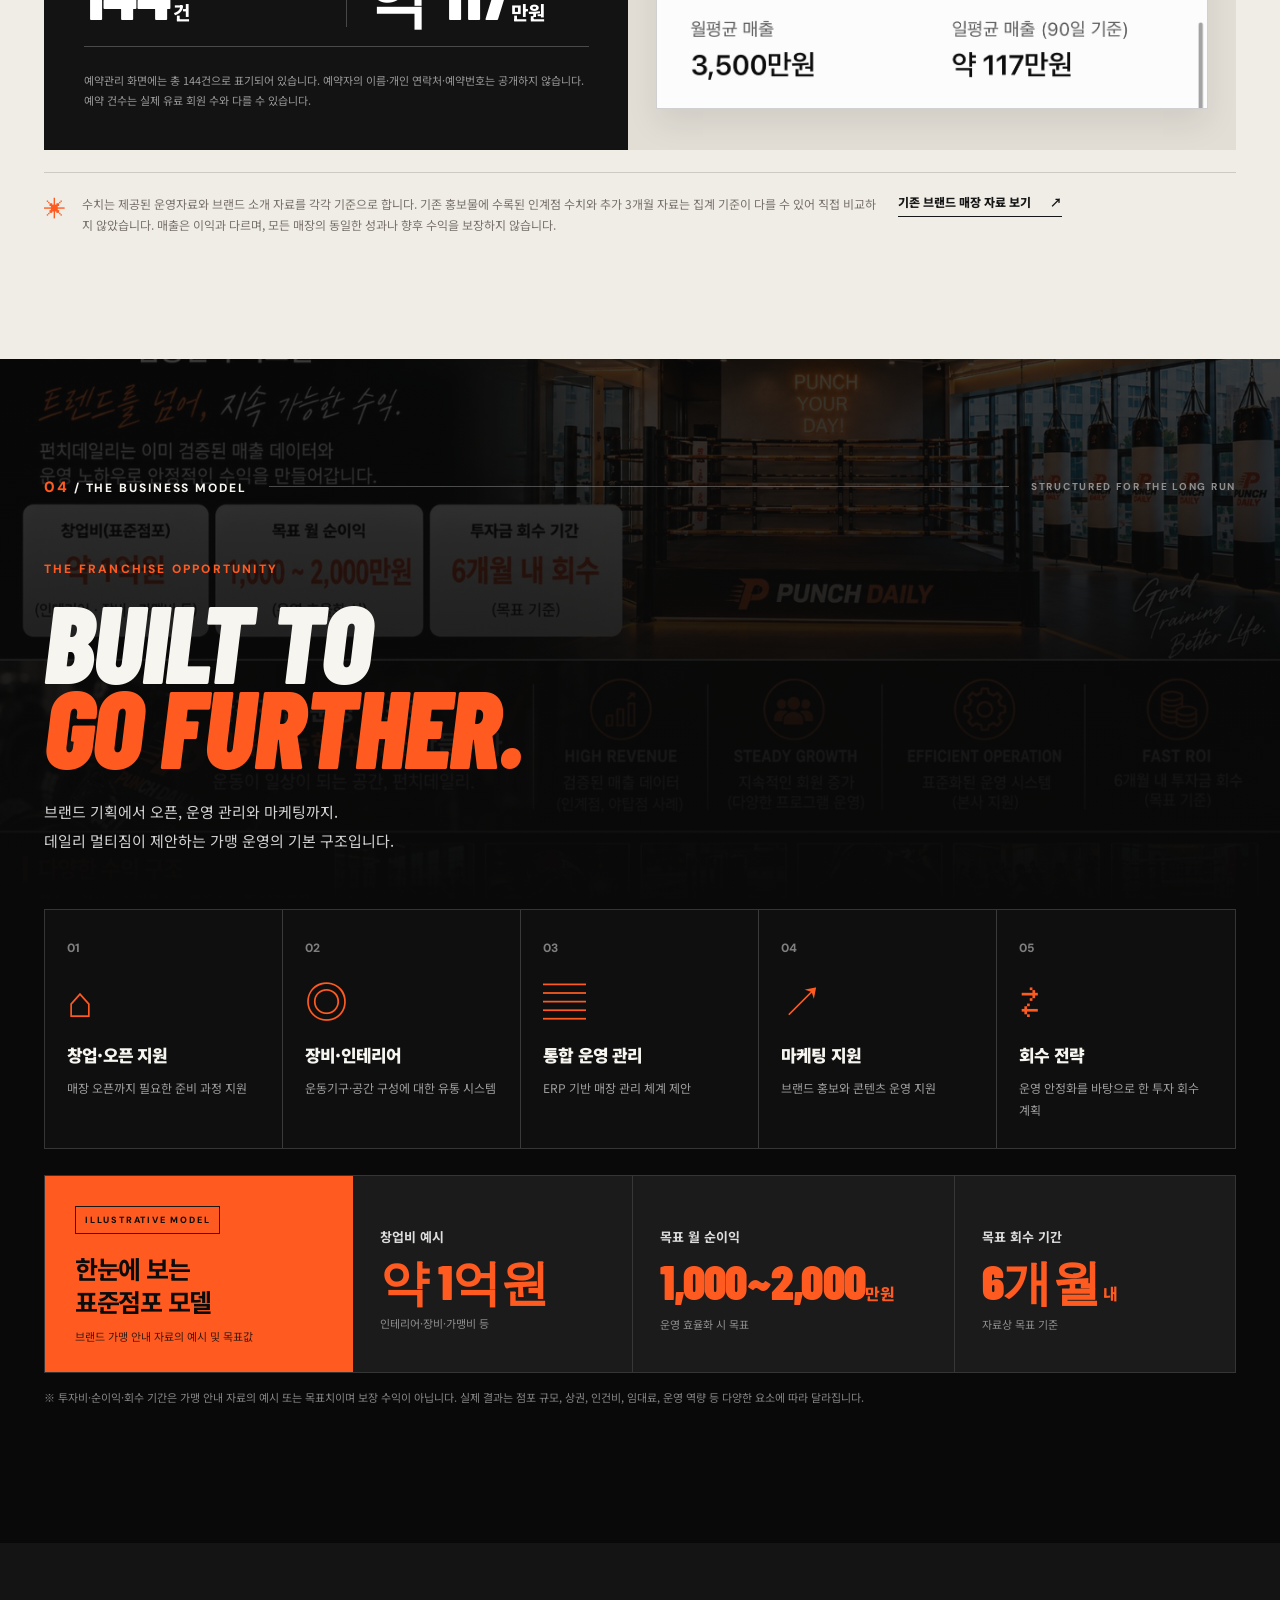
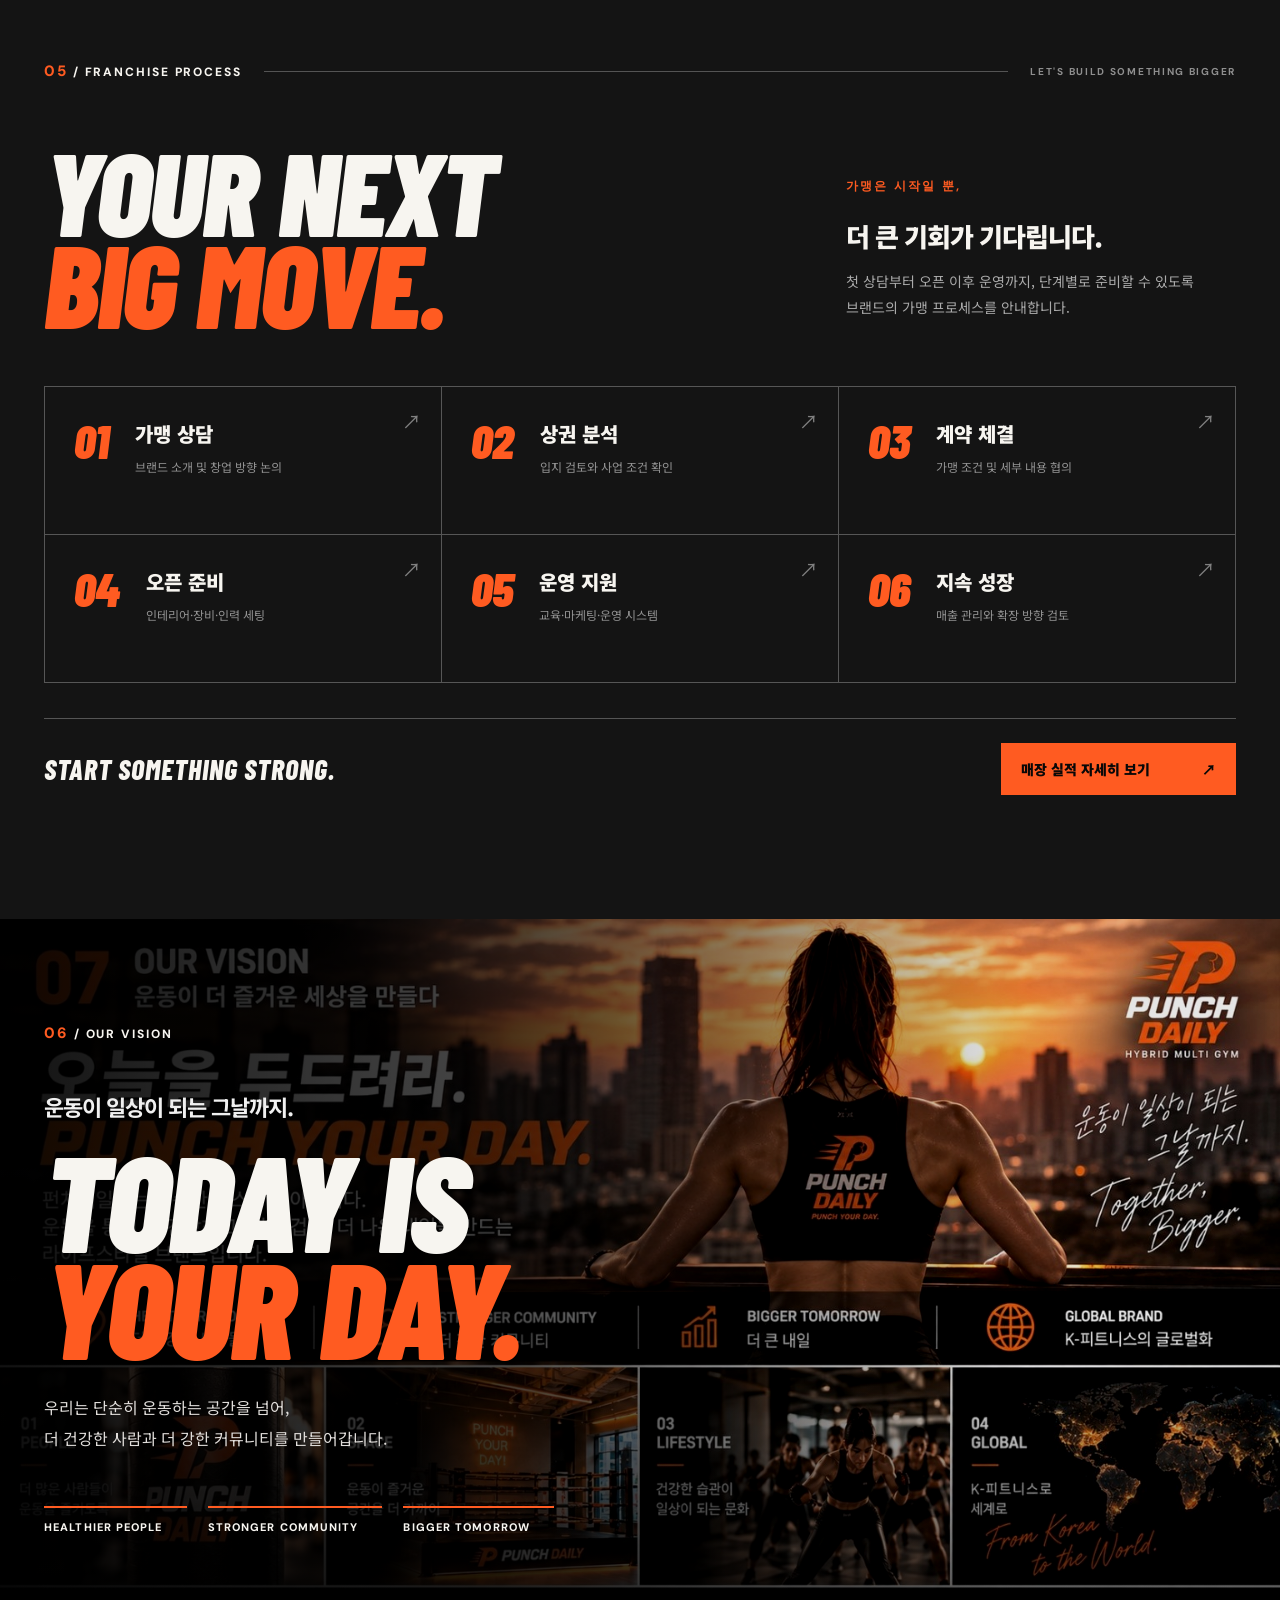
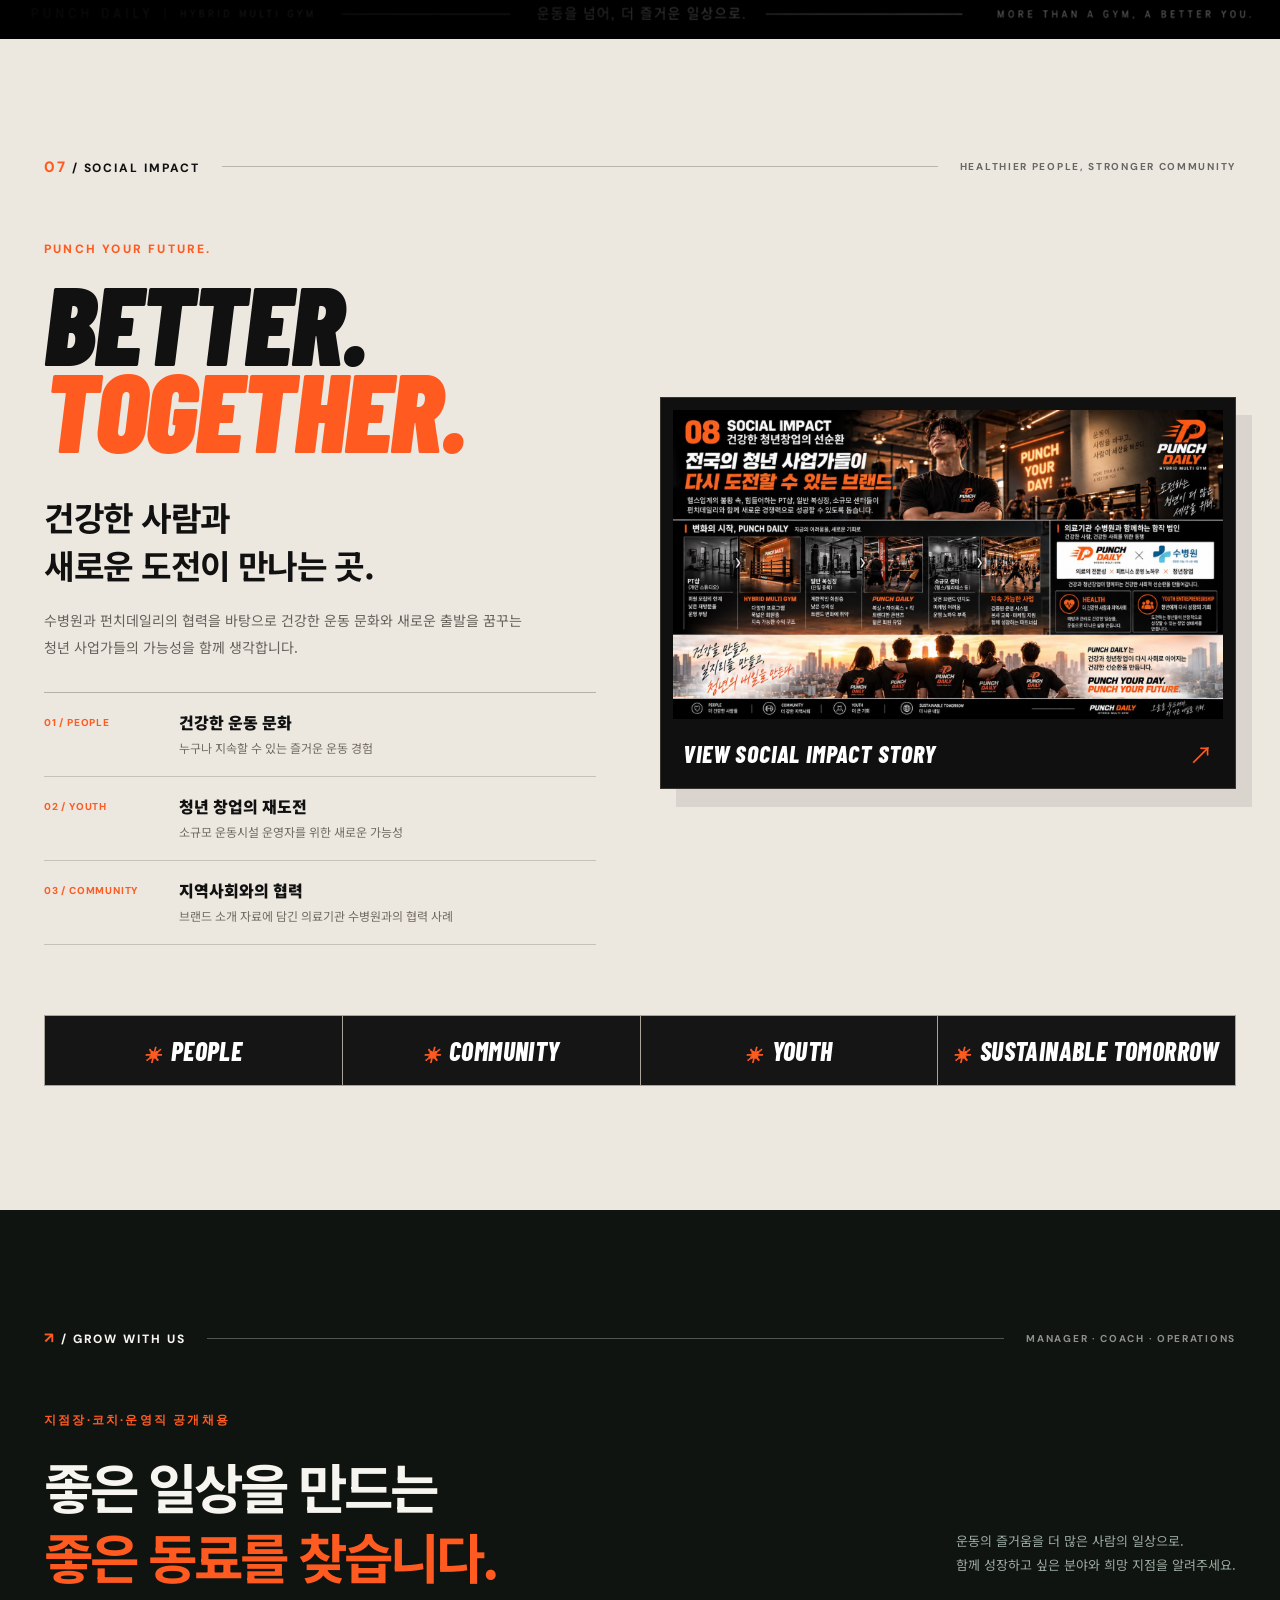
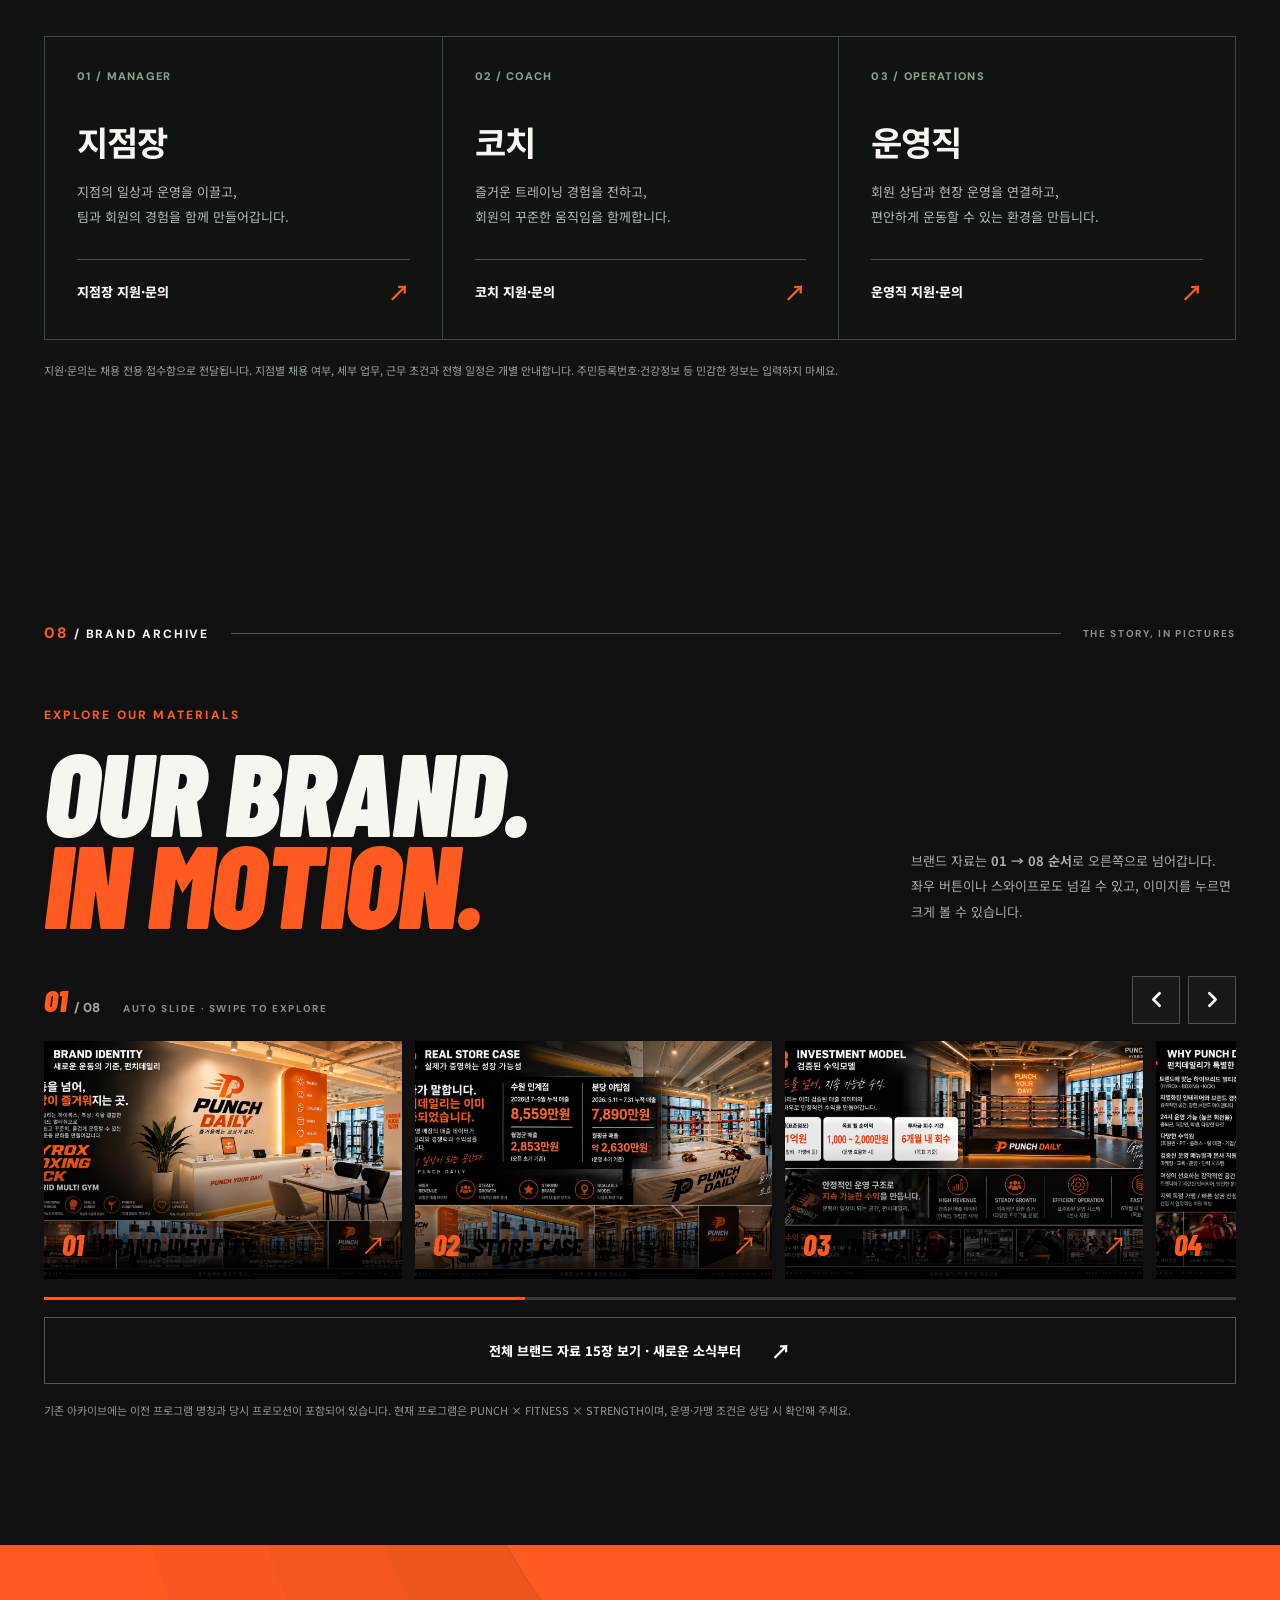
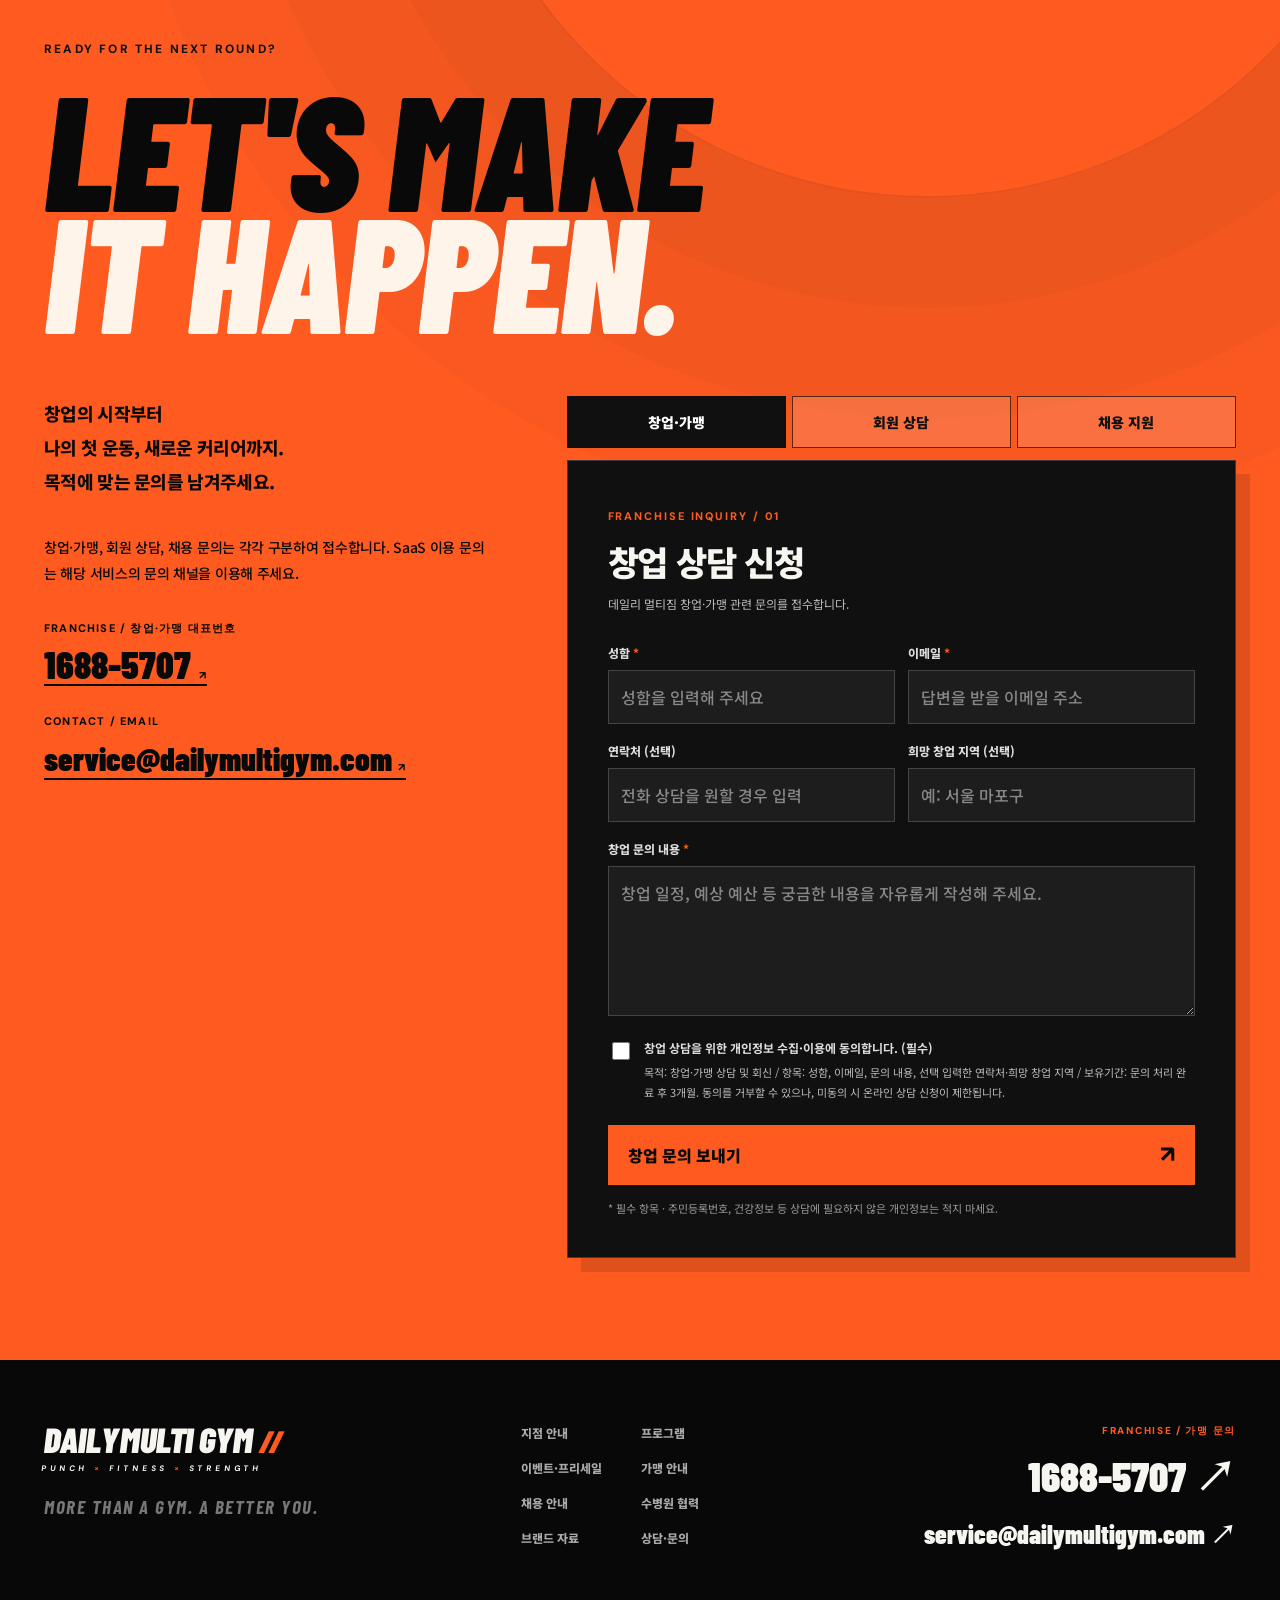
==== commit 55c969c5: "Add optimized third training video to STRENGTH tile" ====
--- a/index.html
+++ b/index.html
@@ -177,7 +177,10 @@
               <video controls playsinline preload="none" poster="assets/fitness-training-poster.webp" width="480" height="854" aria-label="02 FITNESS 기능성 트레이닝 현장 영상"><source src="assets/fitness-training.mp4" type="video/mp4" />동영상을 재생할 수 없는 브라우저입니다.</video>
               <span class="identity-program-tag">02 <b>FITNESS</b></span>
             </div>
-            <div class="identity-program-tile identity-program-still identity-program-still--strength reveal" role="img" aria-label="03 STRENGTH 근력 강화 프로그램 이미지"><span class="identity-program-tag">03 <b>STRENGTH</b></span></div>
+            <div class="identity-program-tile reveal">
+              <video controls playsinline preload="none" poster="assets/strength-training-poster.webp" width="480" height="854" aria-label="03 STRENGTH 트레이닝 현장 영상"><source src="assets/strength-training.mp4" type="video/mp4" />동영상을 재생할 수 없는 브라우저입니다.</video>
+              <span class="identity-program-tag">03 <b>STRENGTH</b></span>
+            </div>
             <div class="identity-program-tile identity-program-still identity-program-still--group reveal" role="img" aria-label="04 GROUP TRAINING 그룹 운동 프로그램 이미지"><span class="identity-program-tag">04 <b>GROUP TRAINING</b></span></div>
           </div>
           <div class="identity-footnote"><span>ENERGY. FUN. CHALLENGE. HABIT. HEALTH.</span><span>즐거움에는 요요가 없다.</span></div>
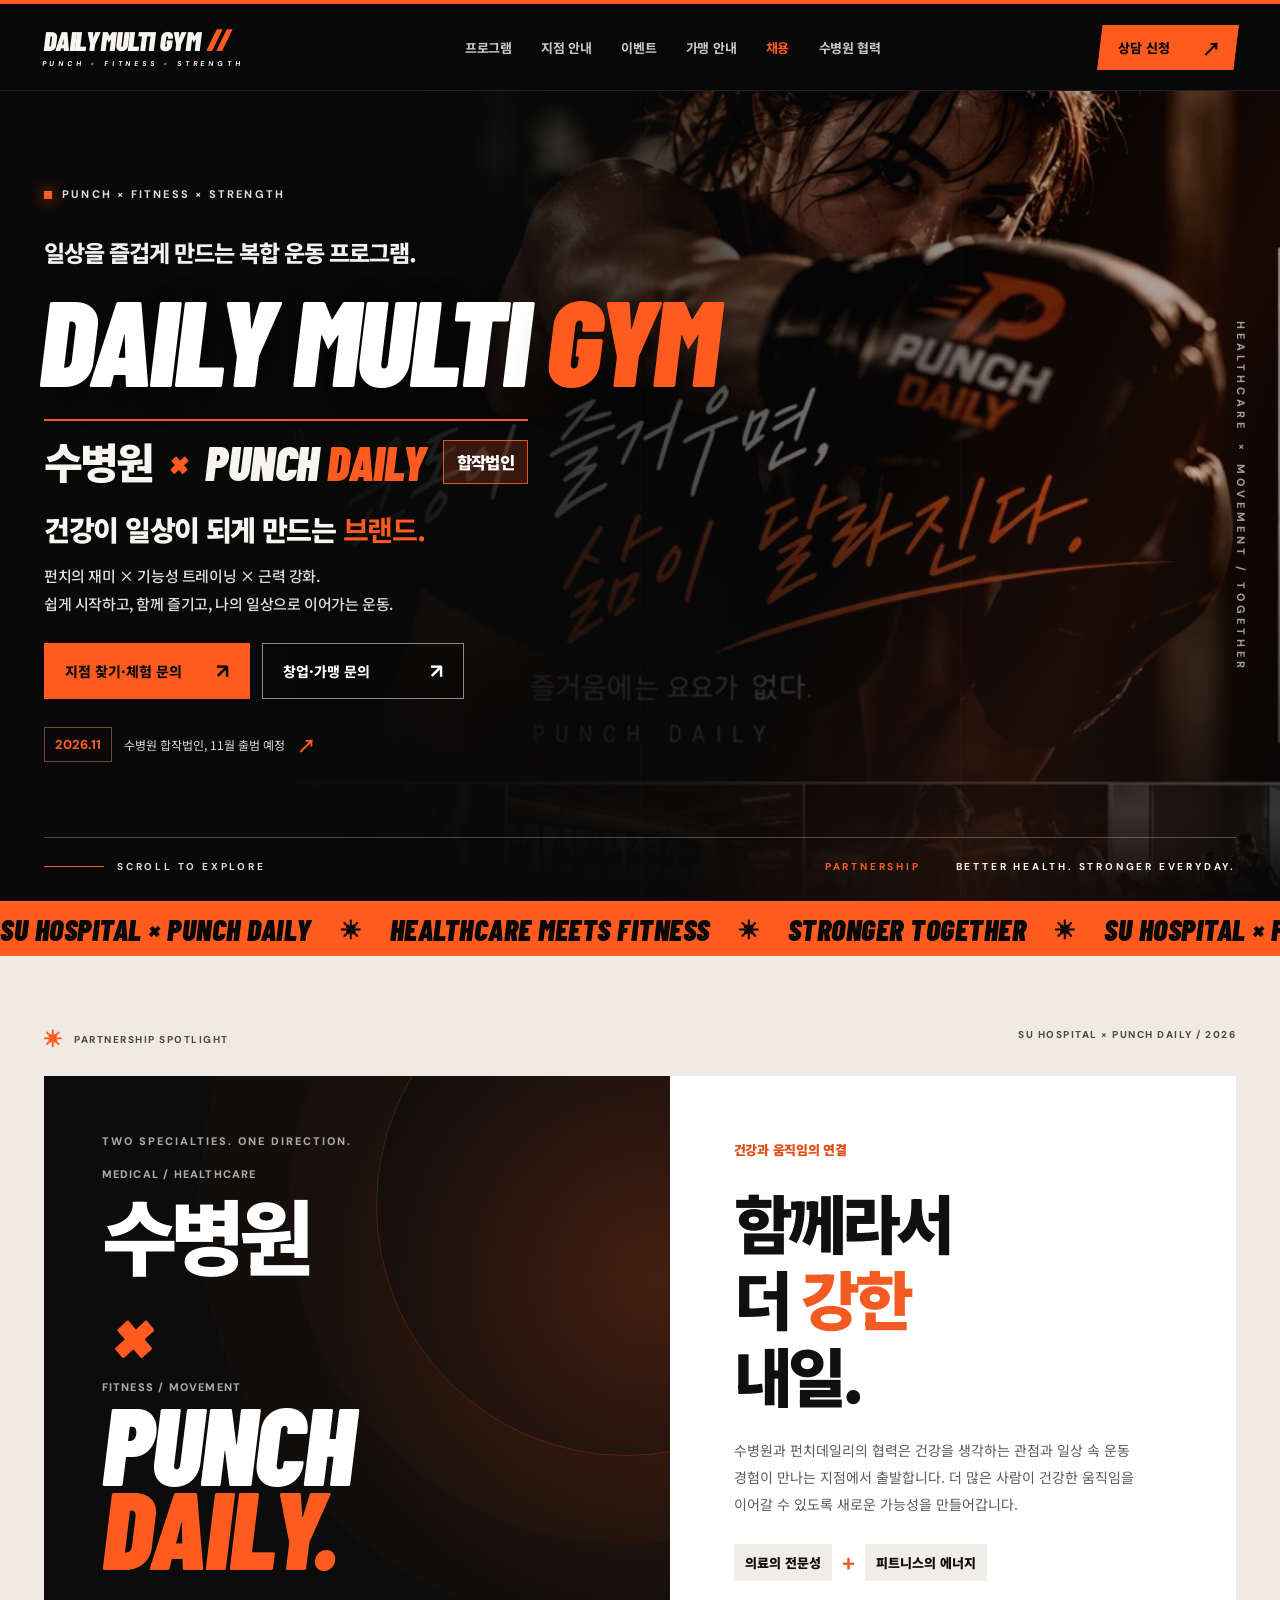
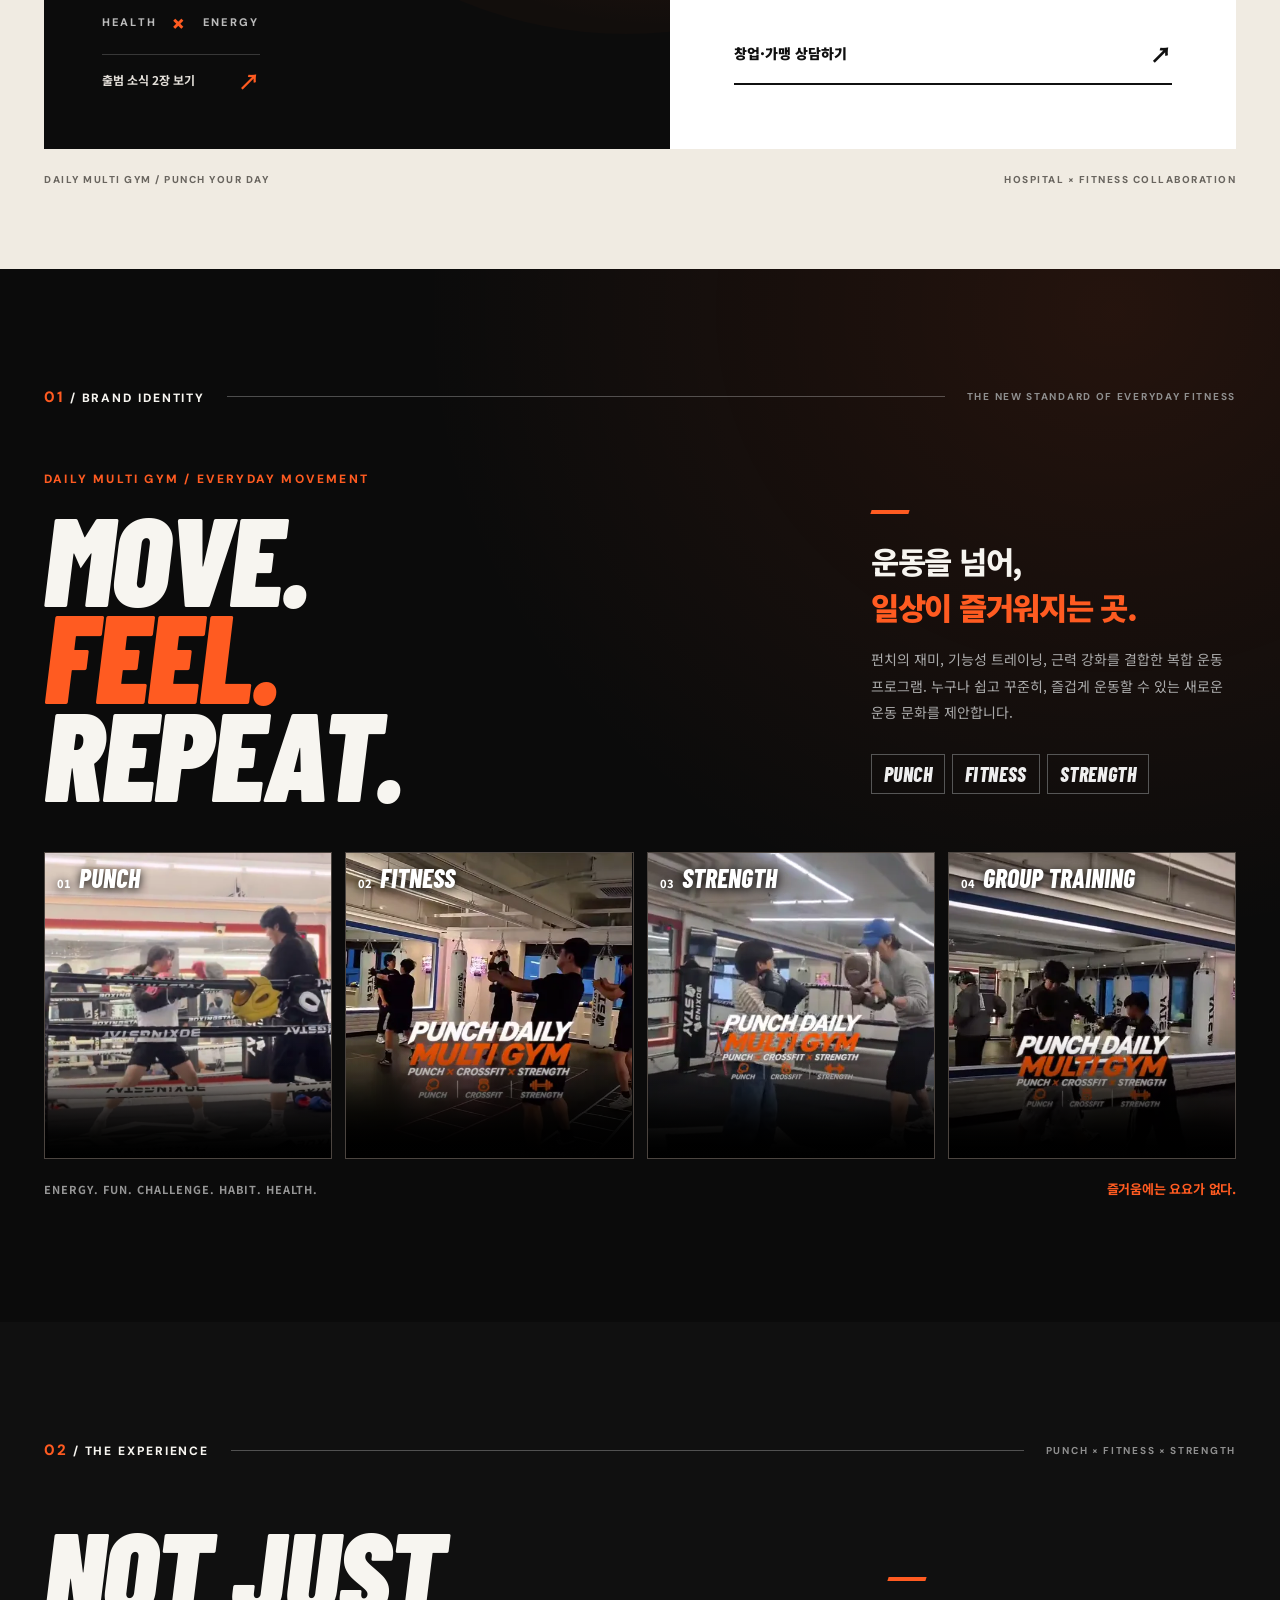
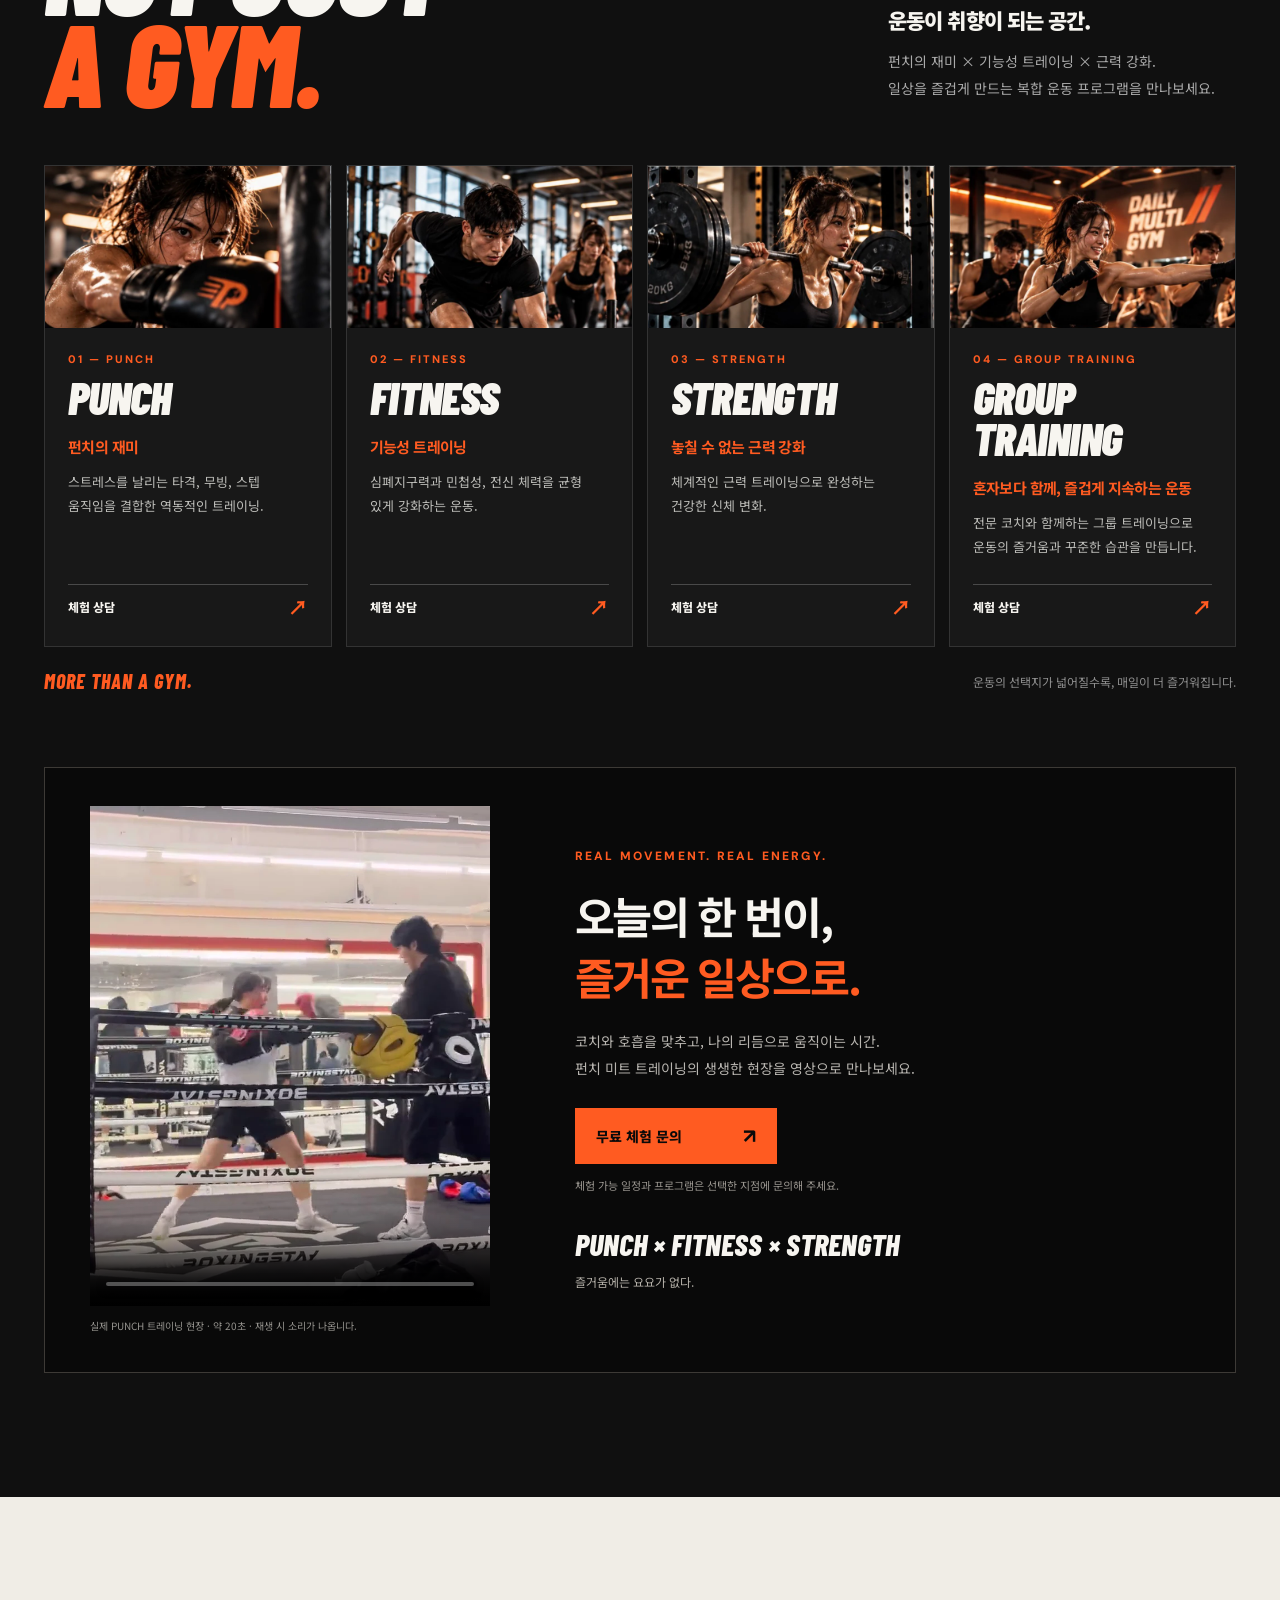
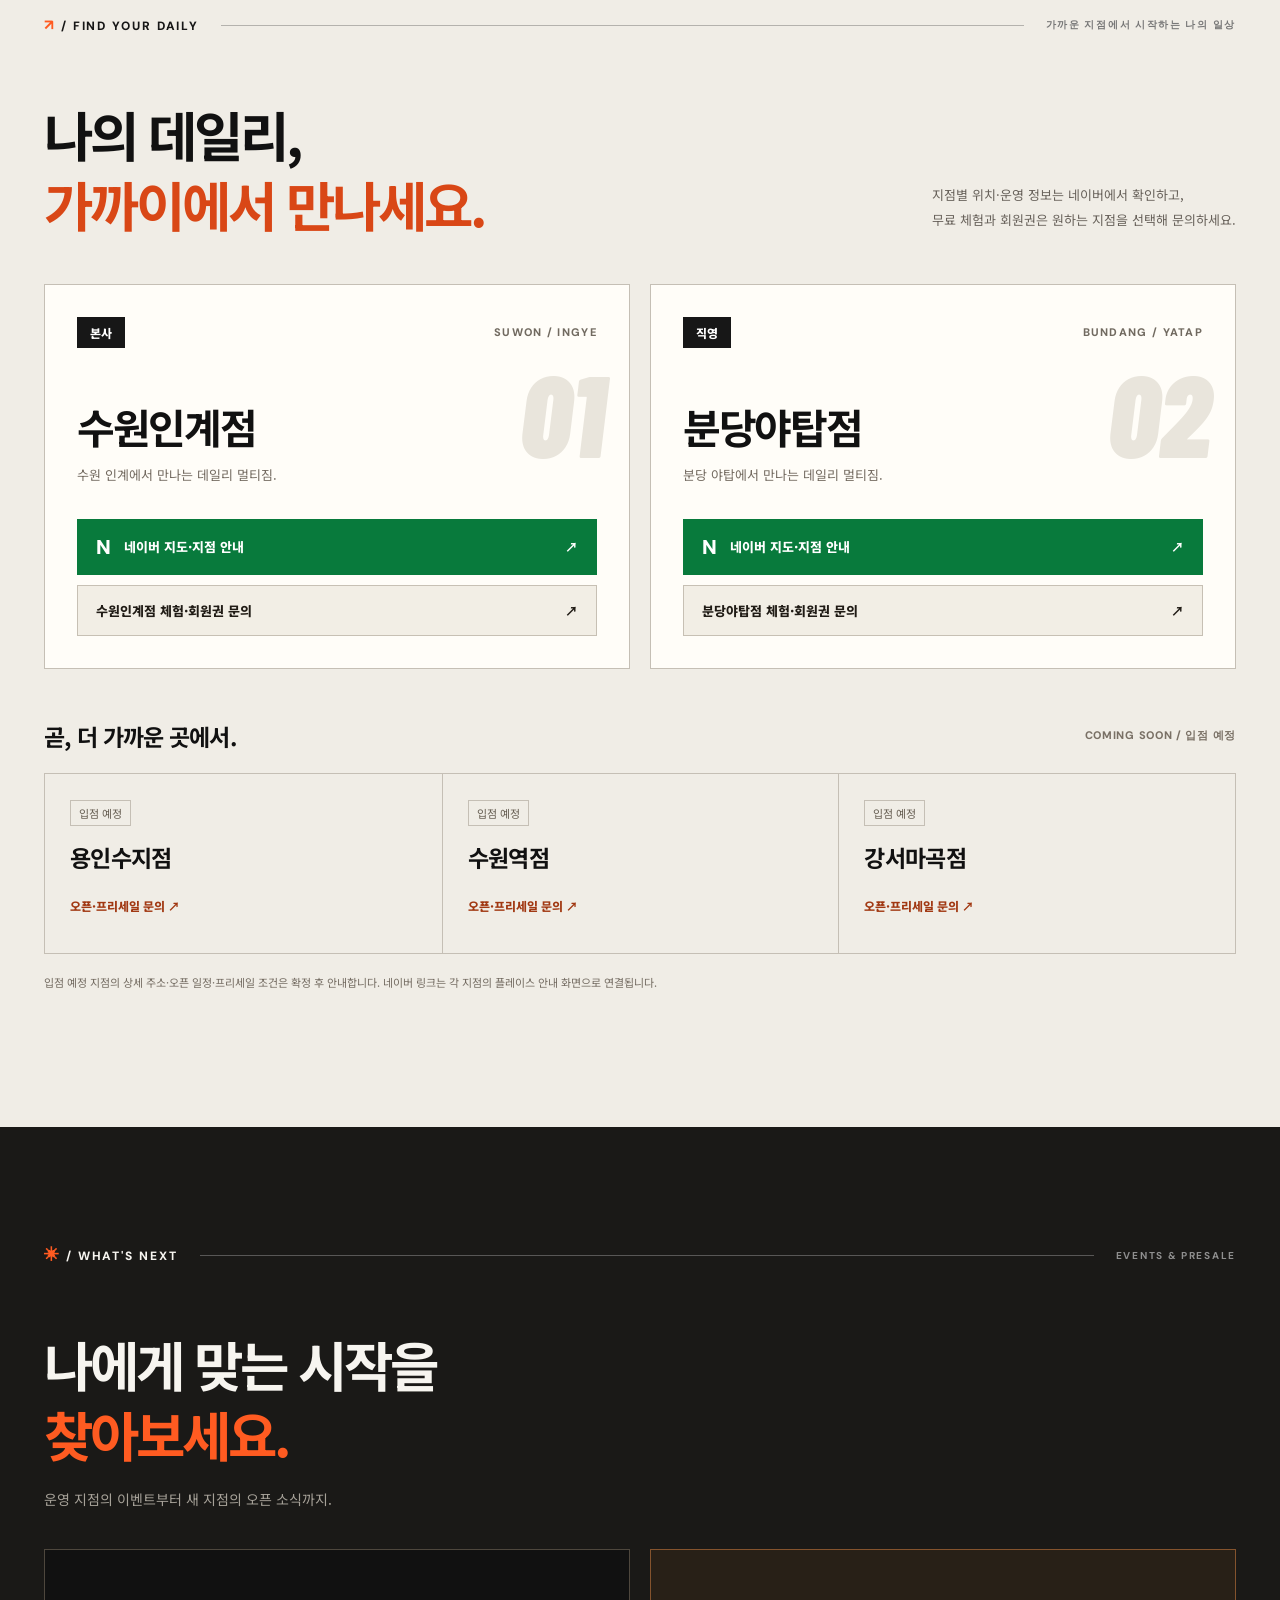
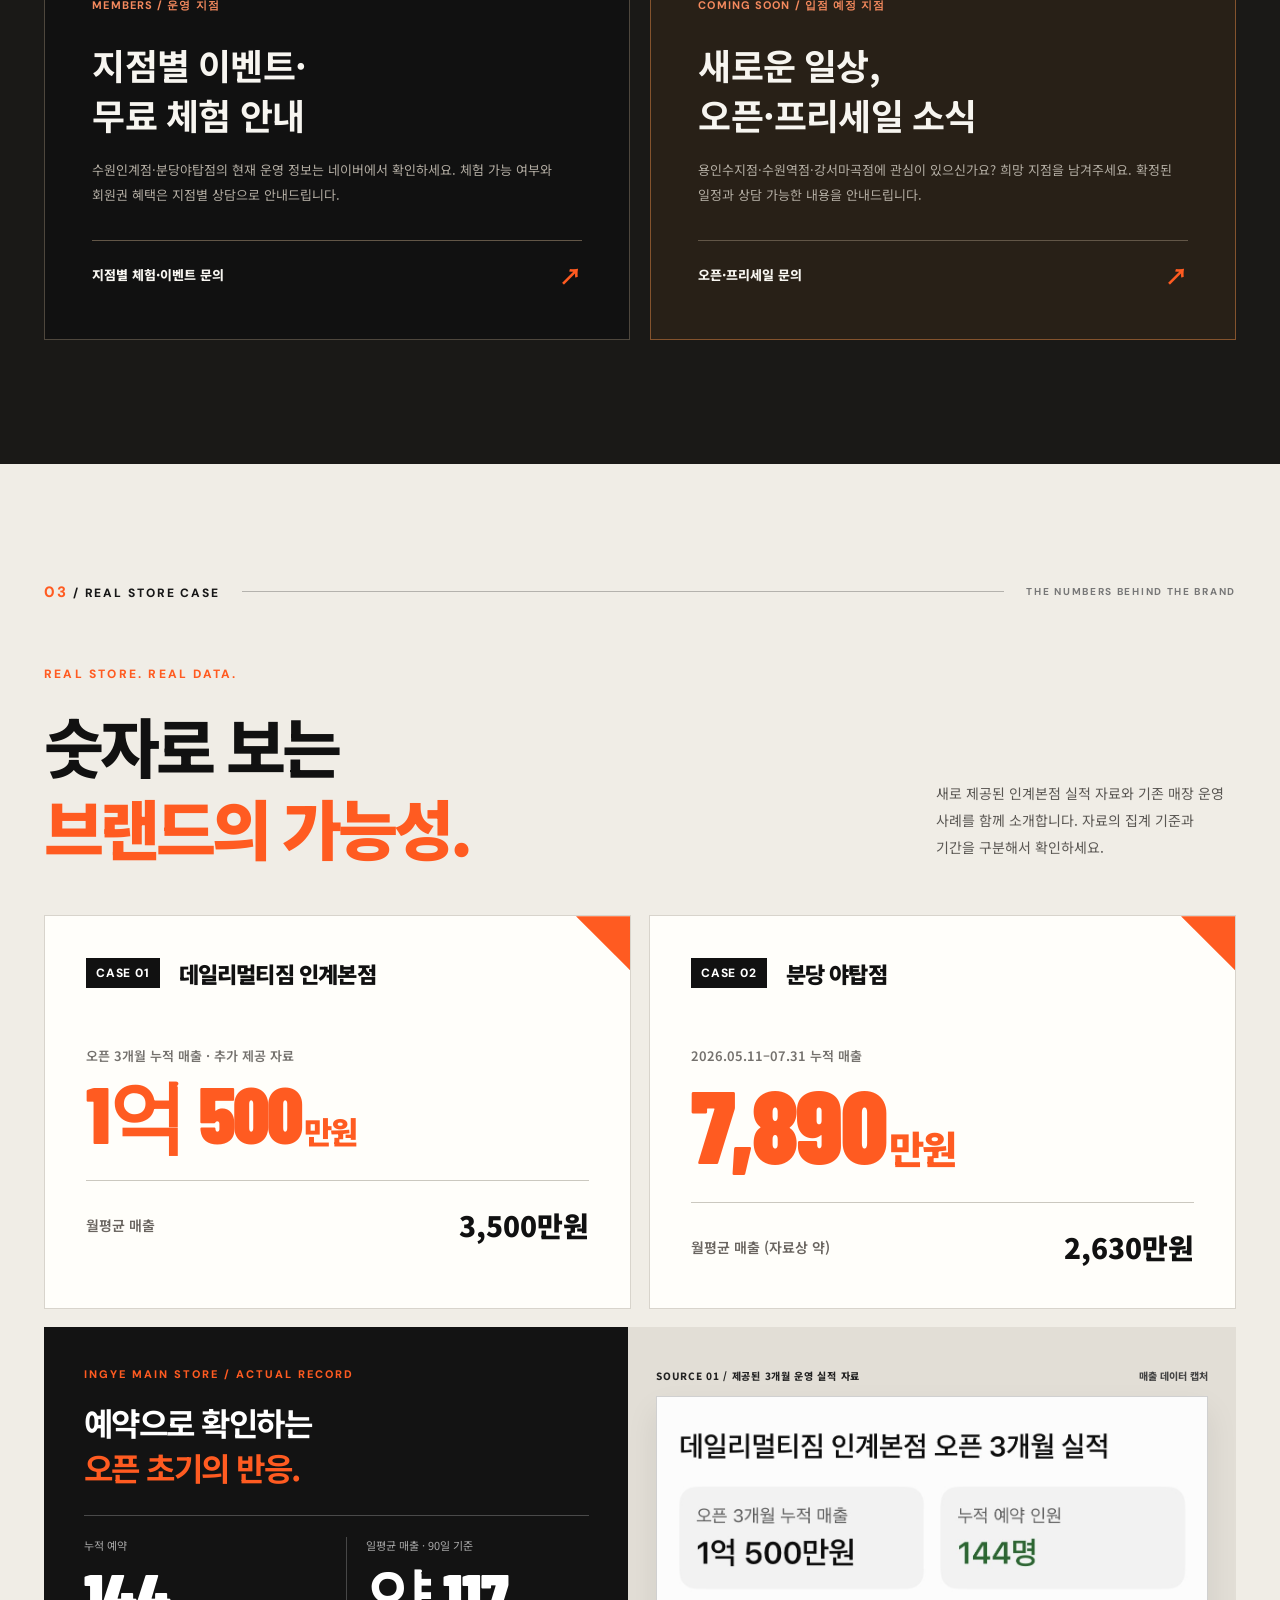
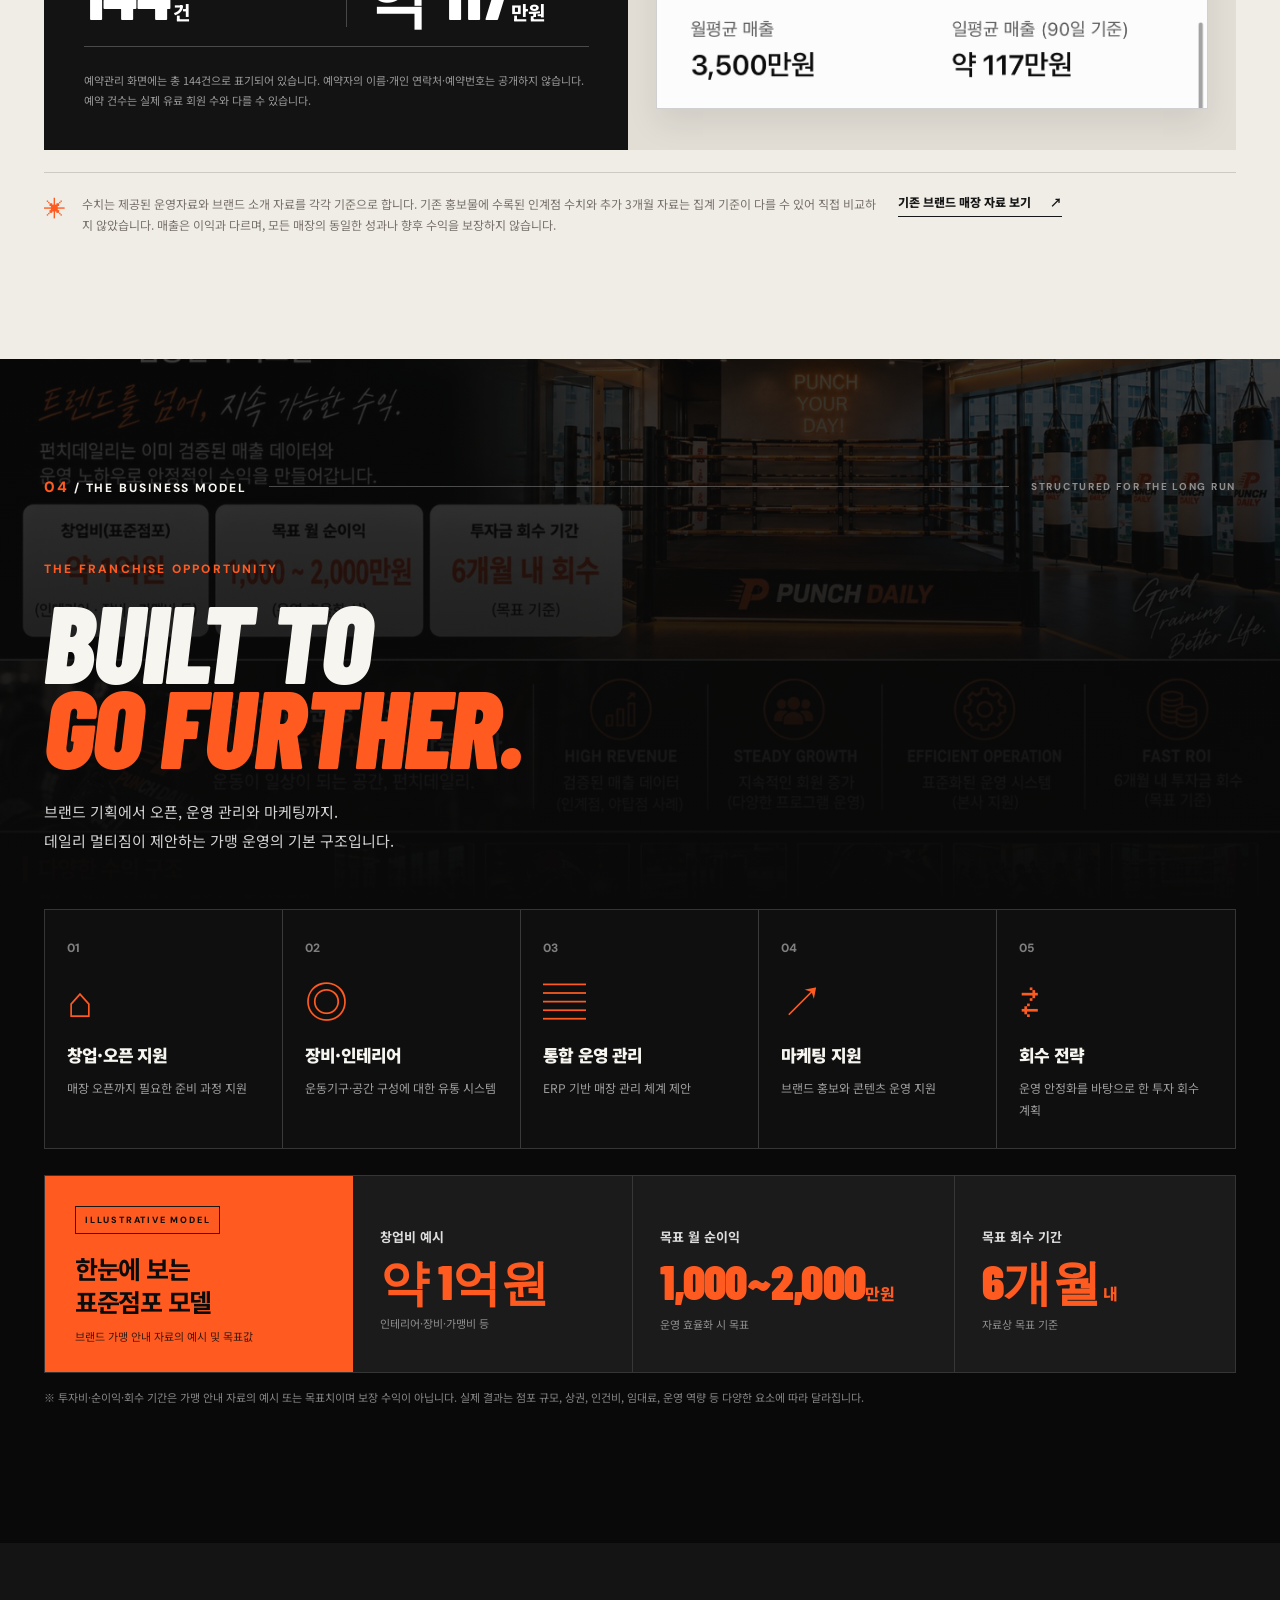
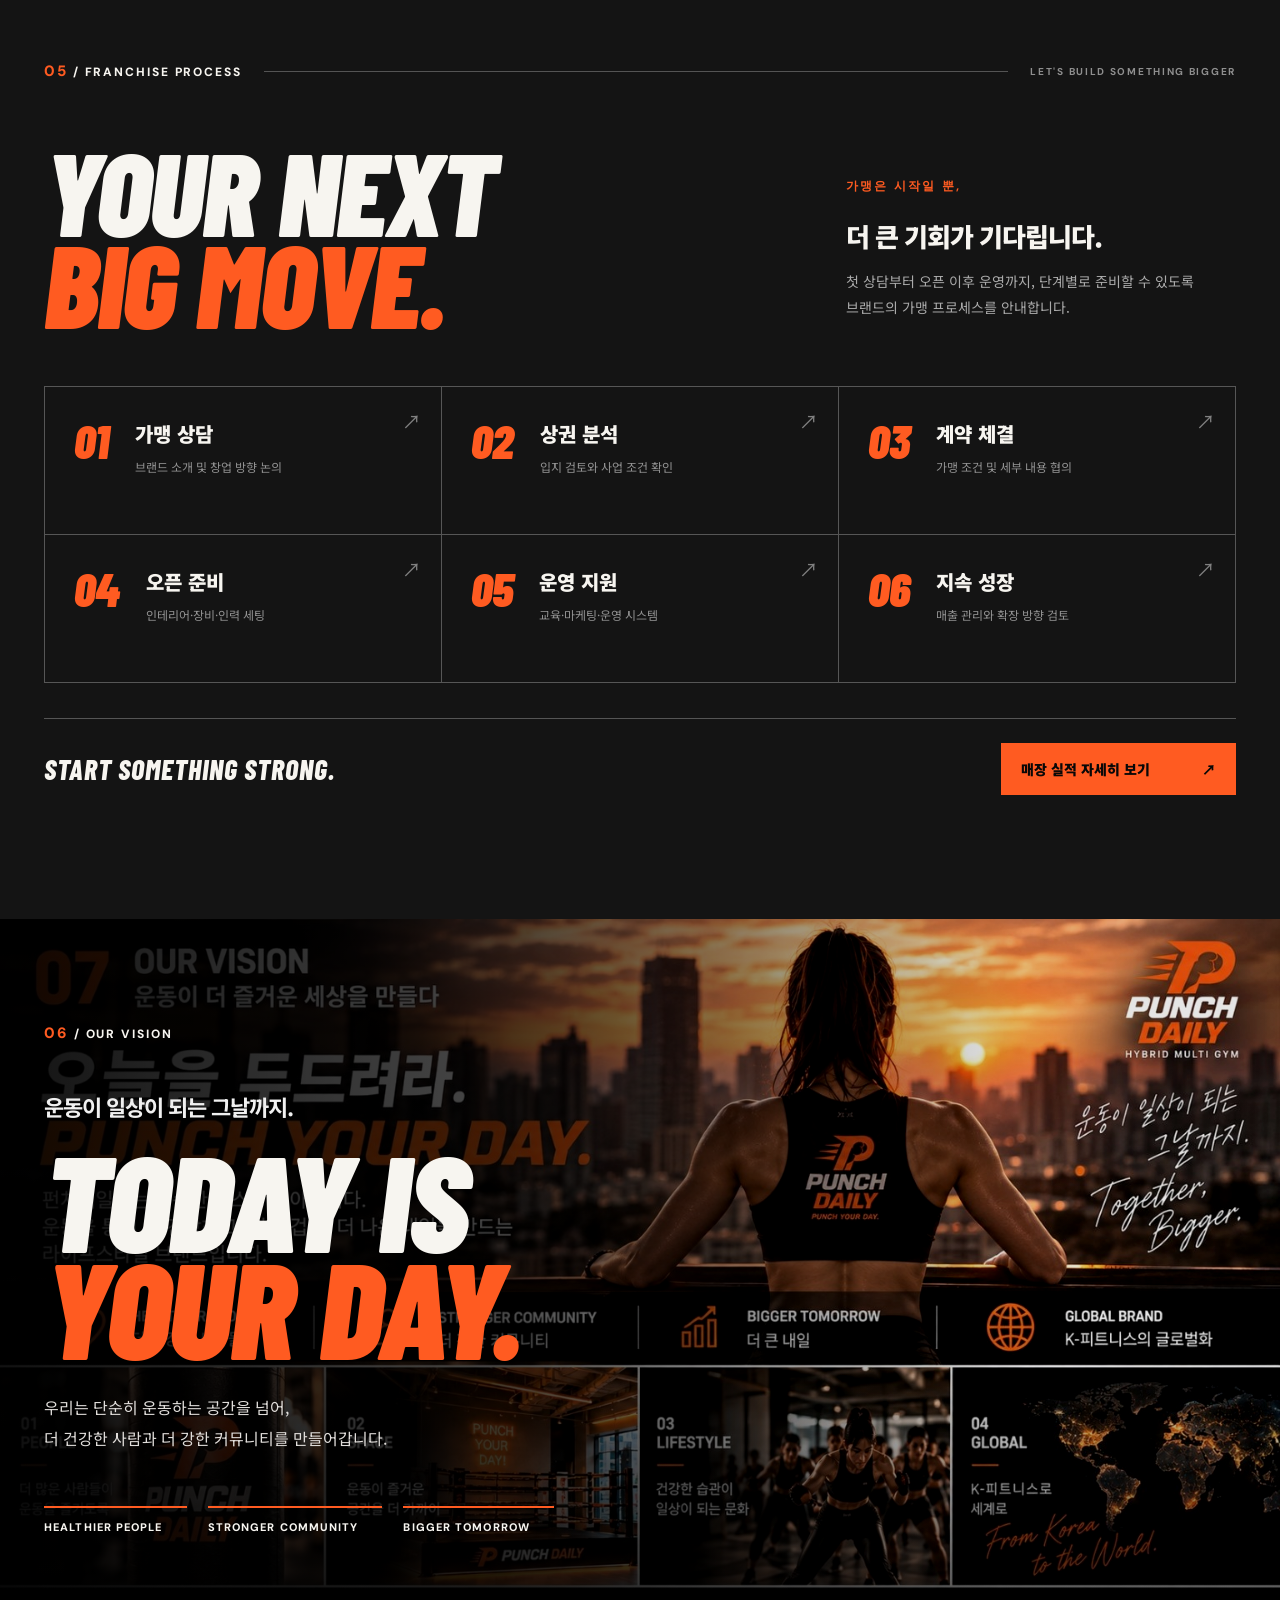
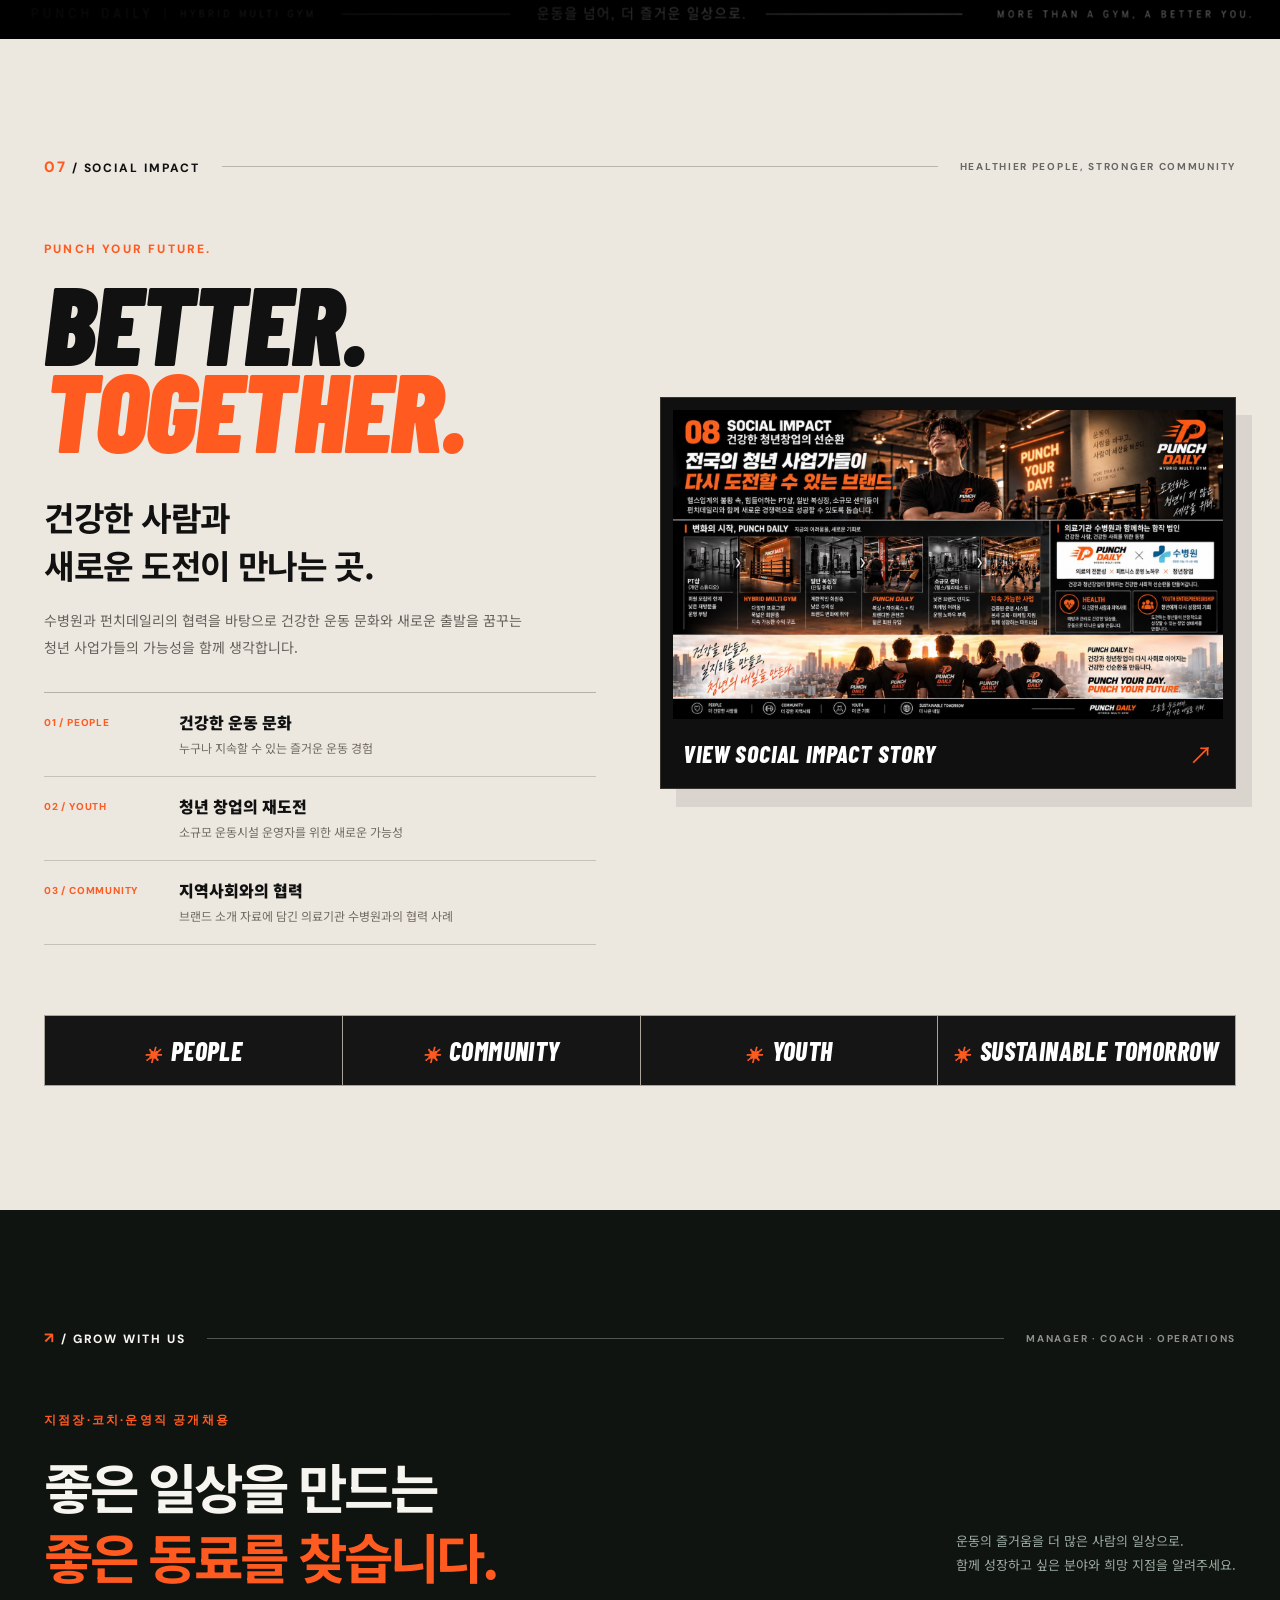
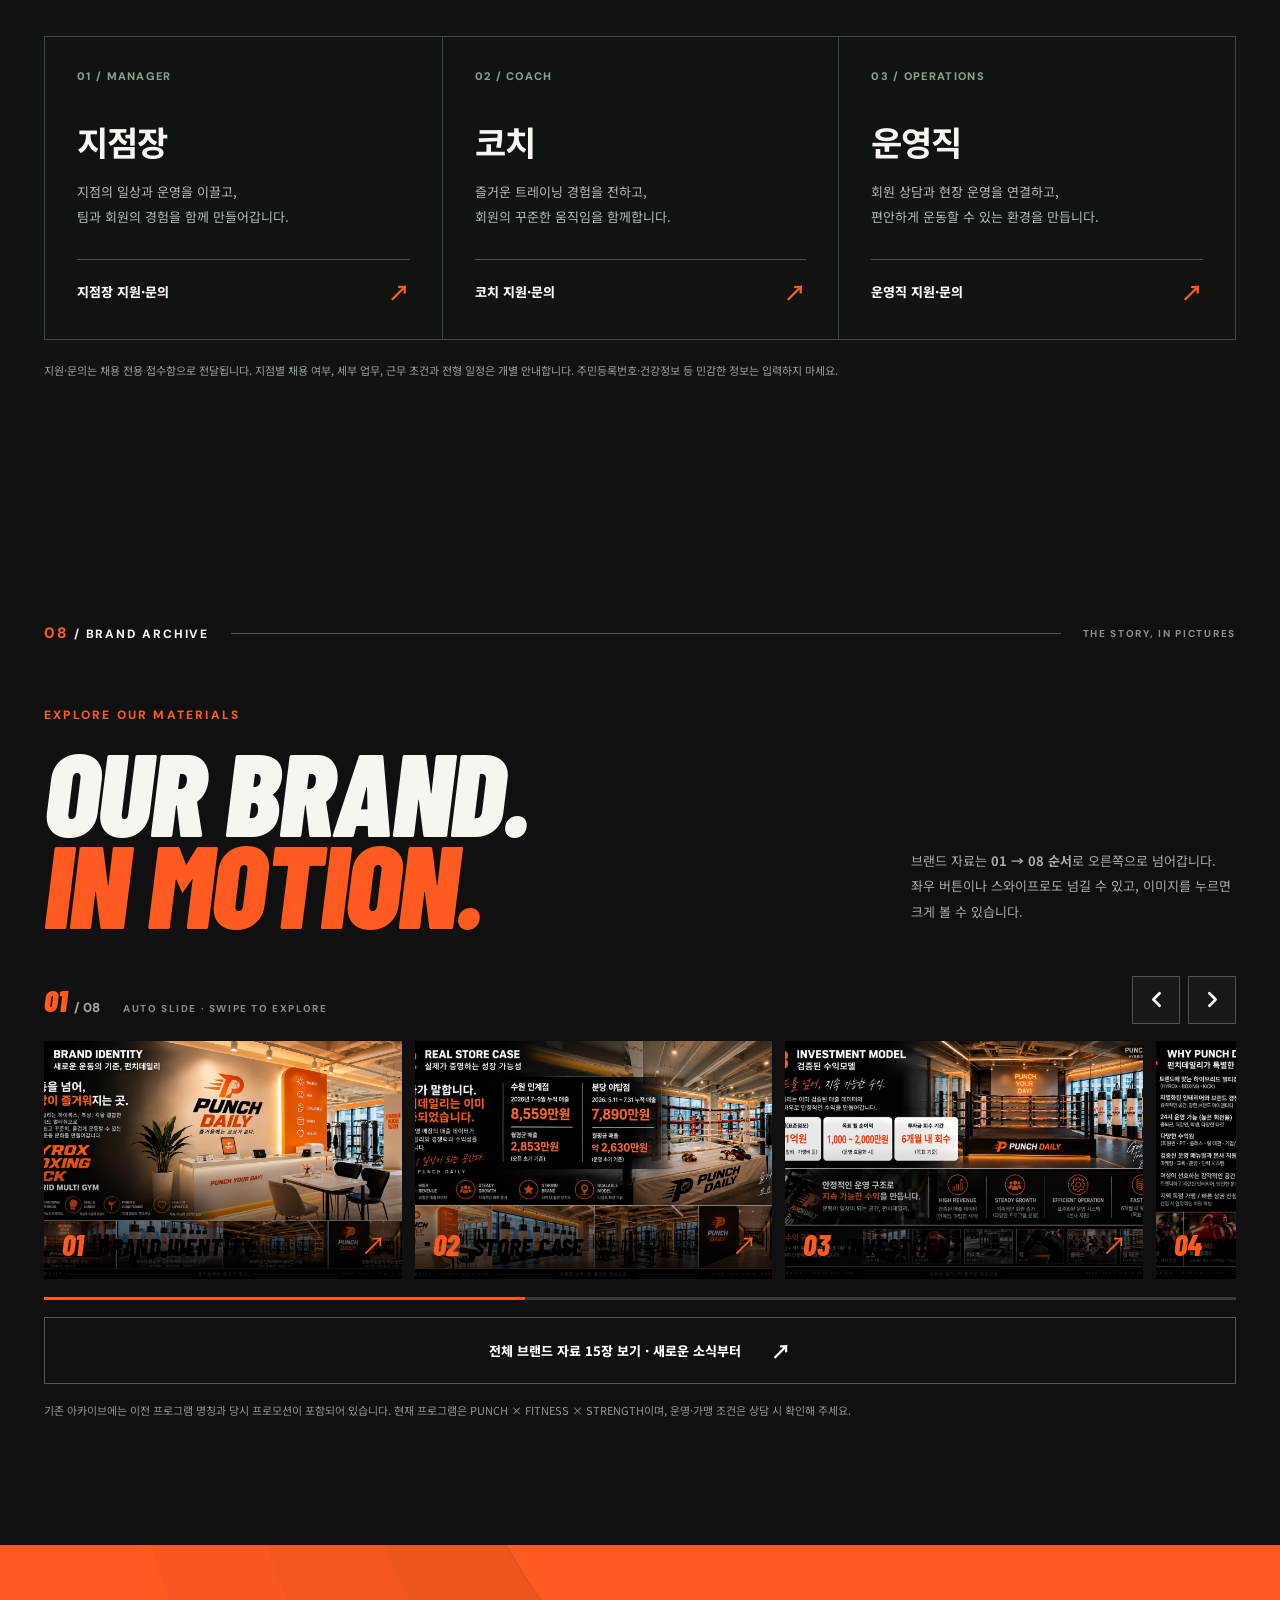
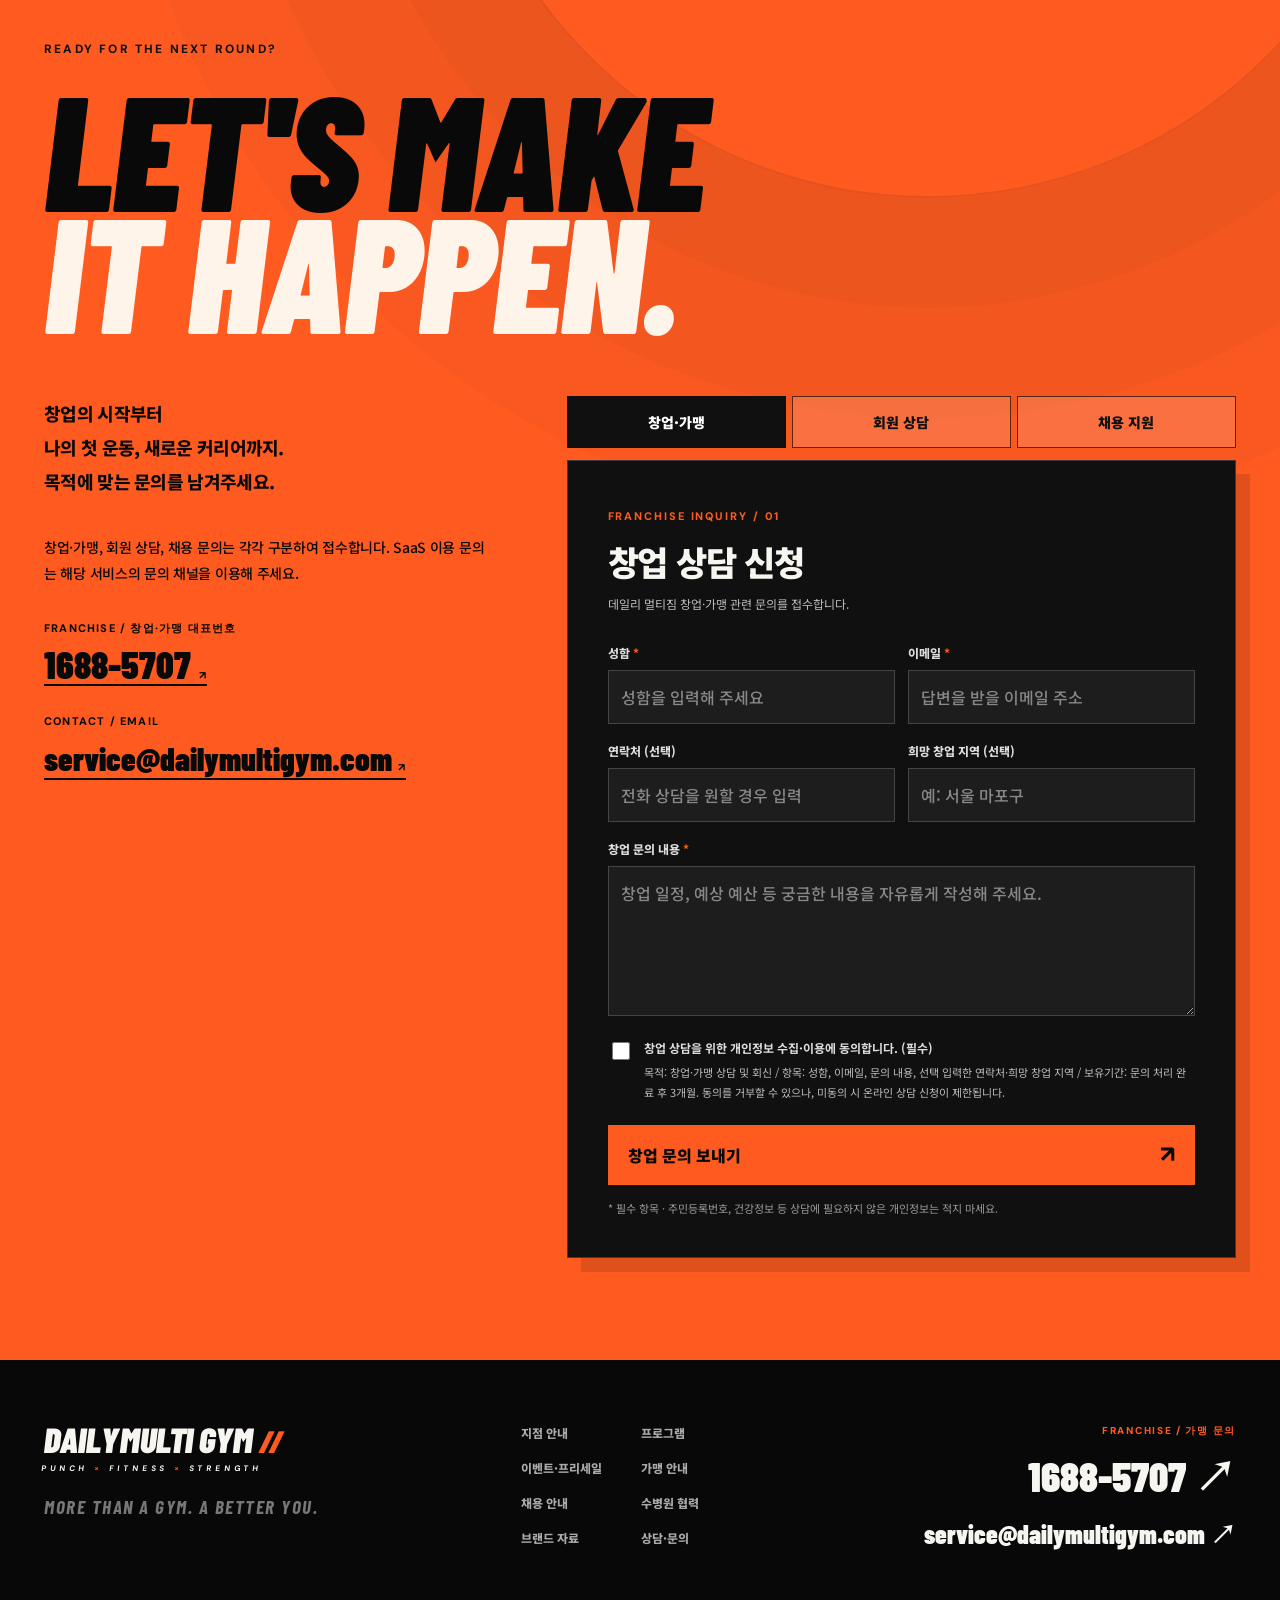
==== commit 2d70623d: "Add optimized group training video to fourth program tile" ====
--- a/index.html
+++ b/index.html
@@ -181,7 +181,10 @@
               <video controls playsinline preload="none" poster="assets/strength-training-poster.webp" width="480" height="854" aria-label="03 STRENGTH 트레이닝 현장 영상"><source src="assets/strength-training.mp4" type="video/mp4" />동영상을 재생할 수 없는 브라우저입니다.</video>
               <span class="identity-program-tag">03 <b>STRENGTH</b></span>
             </div>
-            <div class="identity-program-tile identity-program-still identity-program-still--group reveal" role="img" aria-label="04 GROUP TRAINING 그룹 운동 프로그램 이미지"><span class="identity-program-tag">04 <b>GROUP TRAINING</b></span></div>
+            <div class="identity-program-tile reveal">
+              <video controls playsinline preload="none" poster="assets/group-training-poster.webp" width="480" height="852" aria-label="04 GROUP TRAINING 그룹 트레이닝 현장 영상"><source src="assets/group-training.mp4" type="video/mp4" />동영상을 재생할 수 없는 브라우저입니다.</video>
+              <span class="identity-program-tag">04 <b>GROUP TRAINING</b></span>
+            </div>
           </div>
           <div class="identity-footnote"><span>ENERGY. FUN. CHALLENGE. HABIT. HEALTH.</span><span>즐거움에는 요요가 없다.</span></div>
         </div>
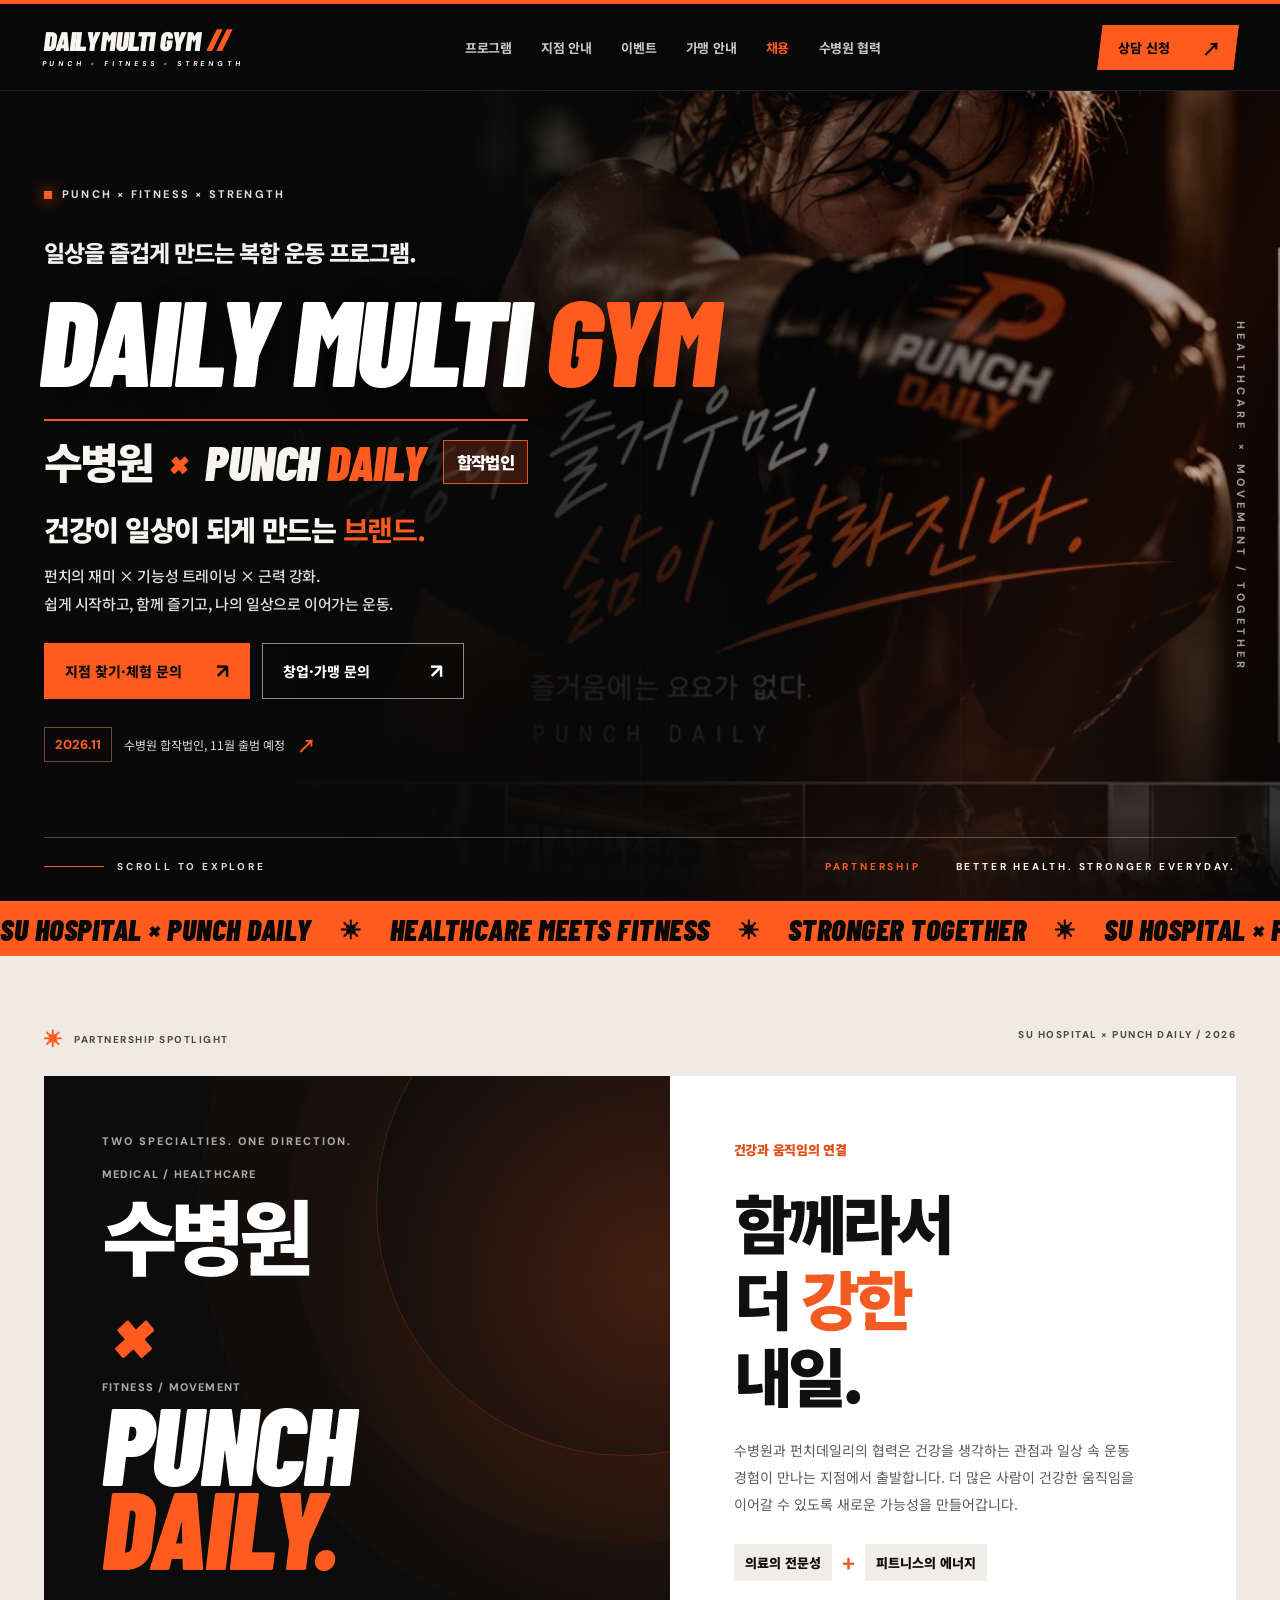
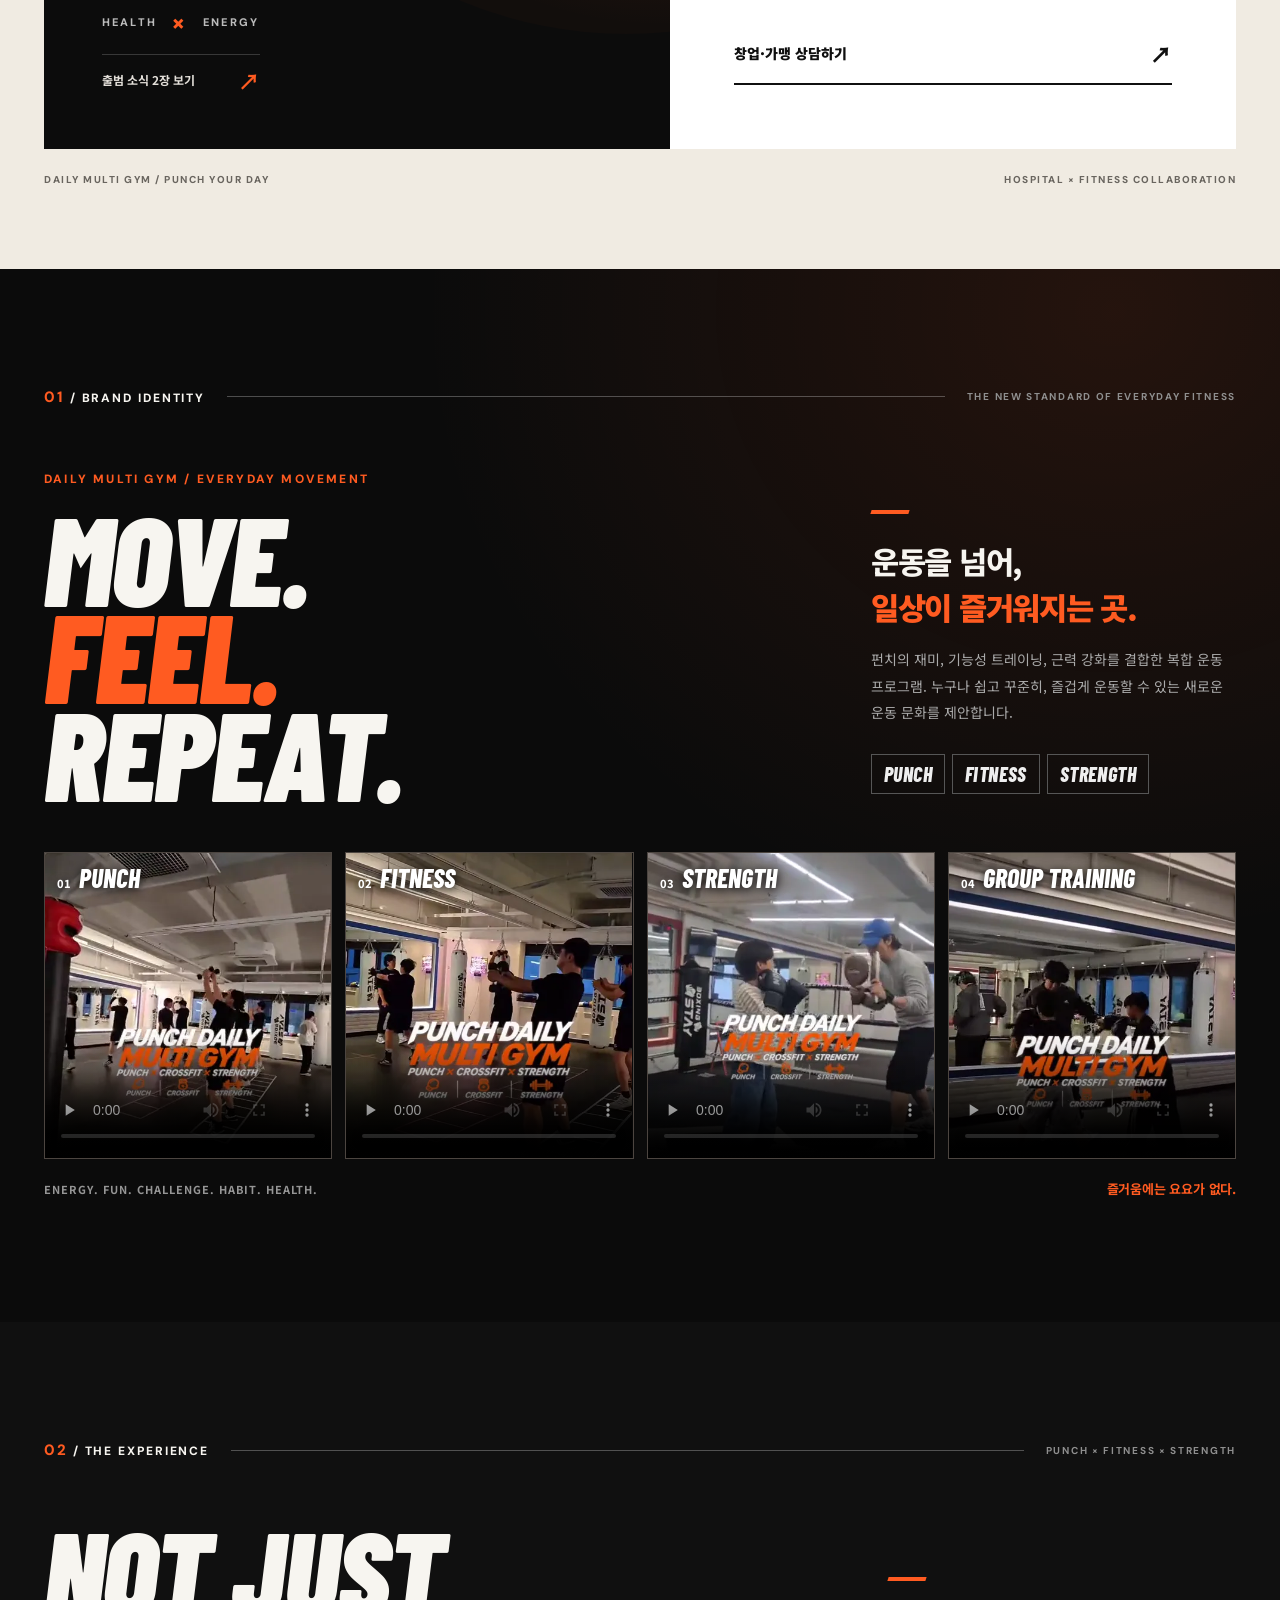
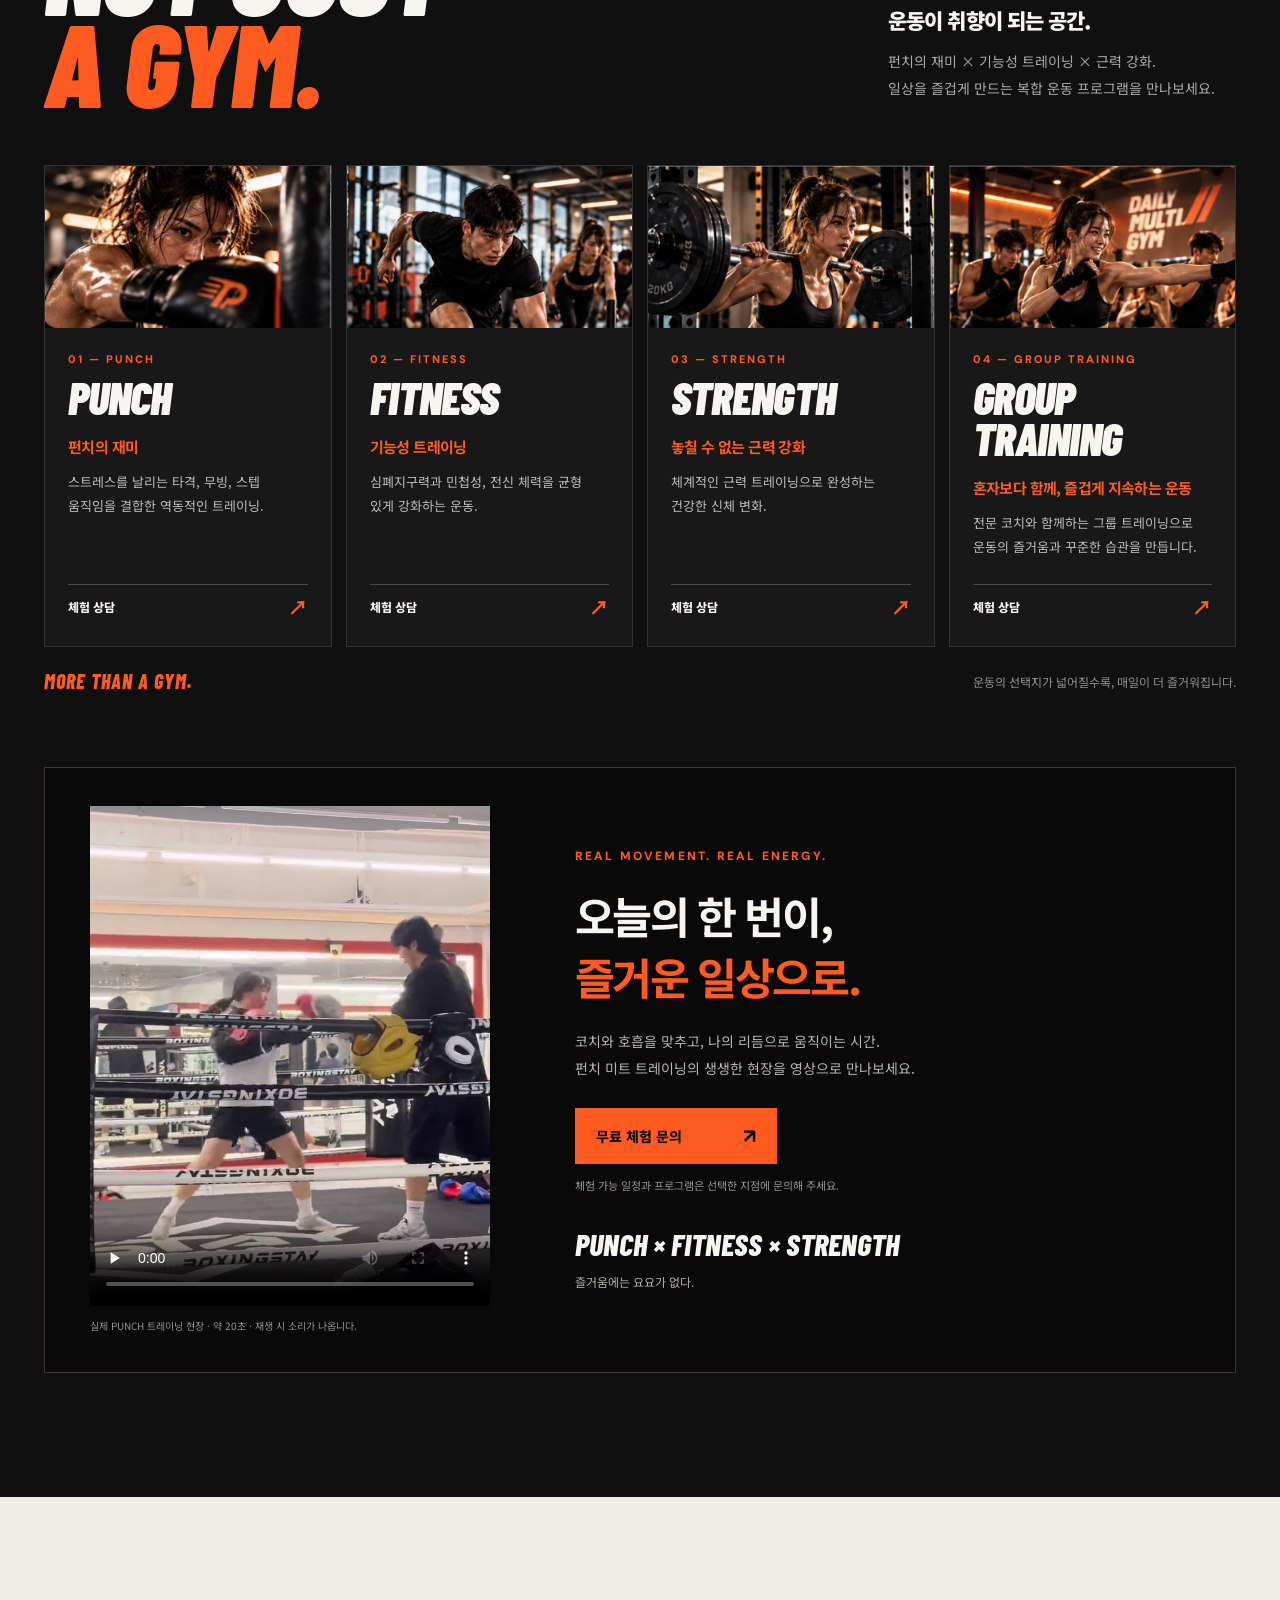
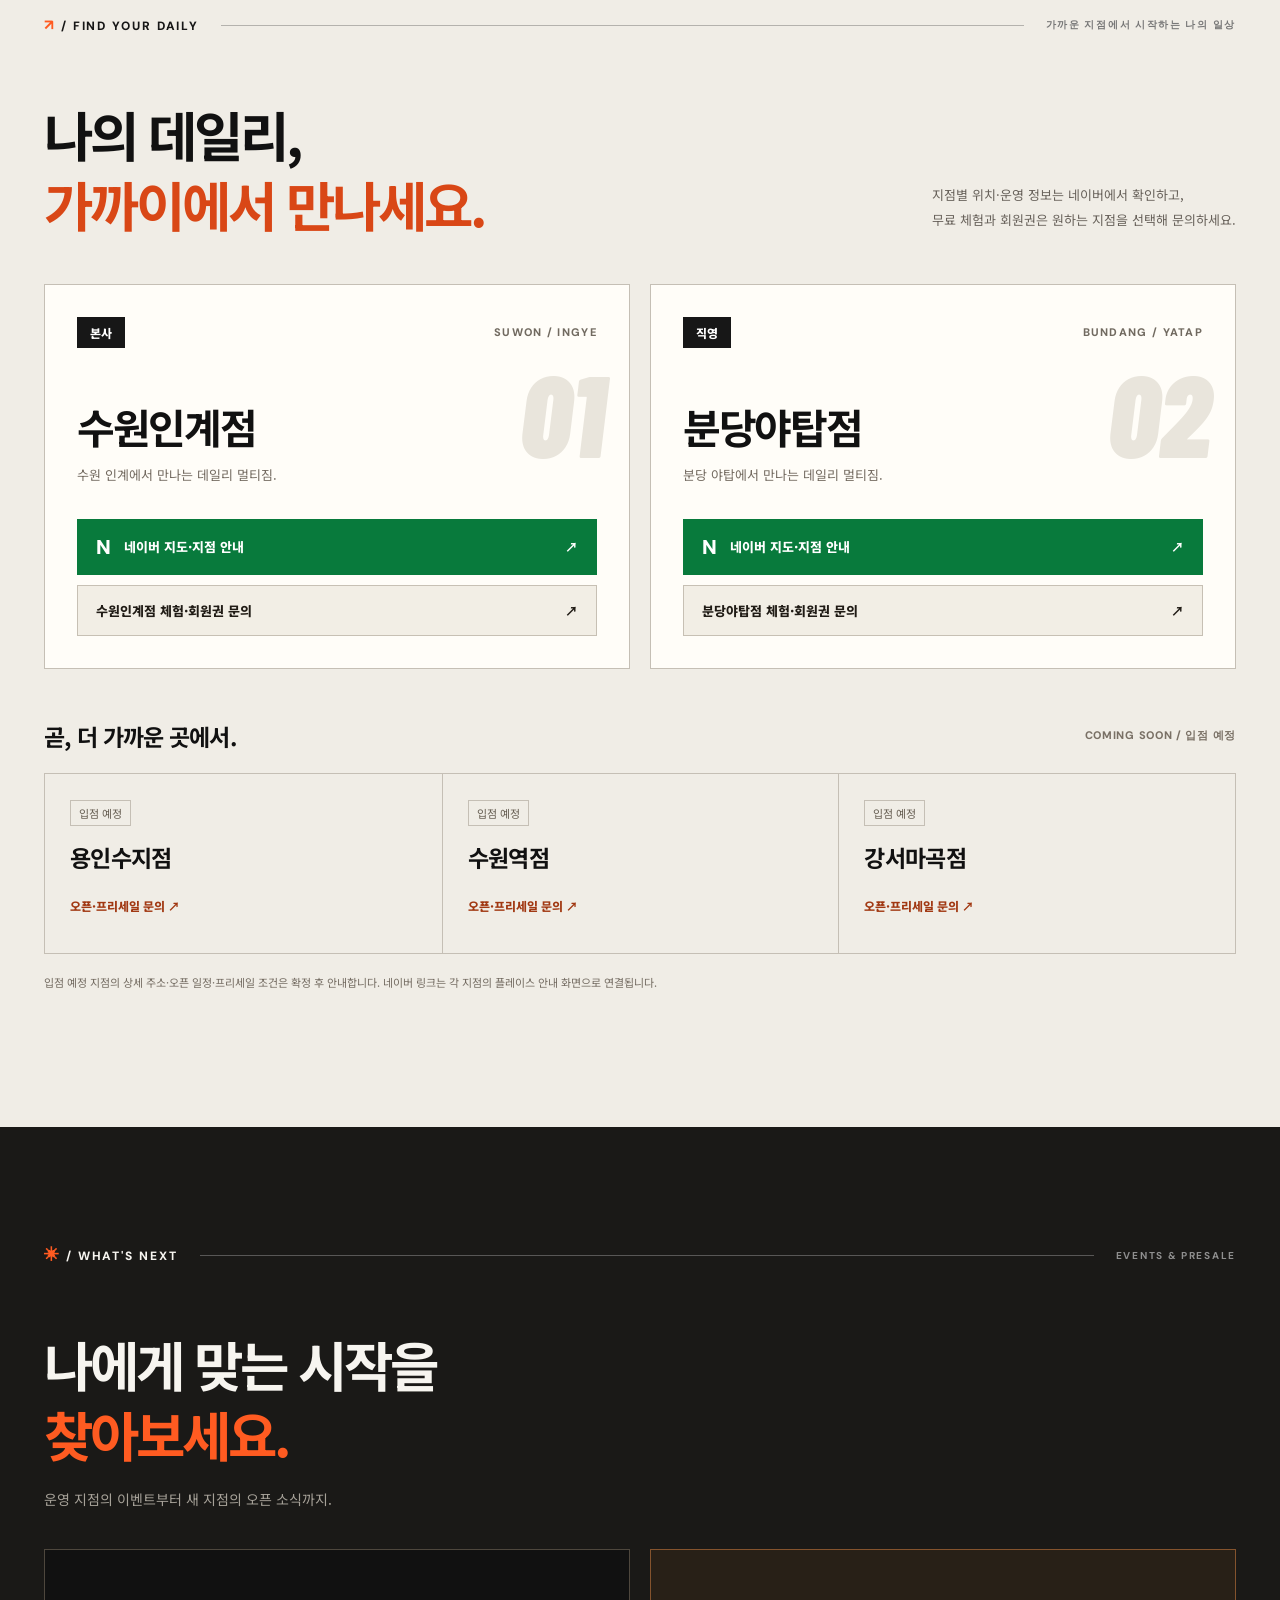
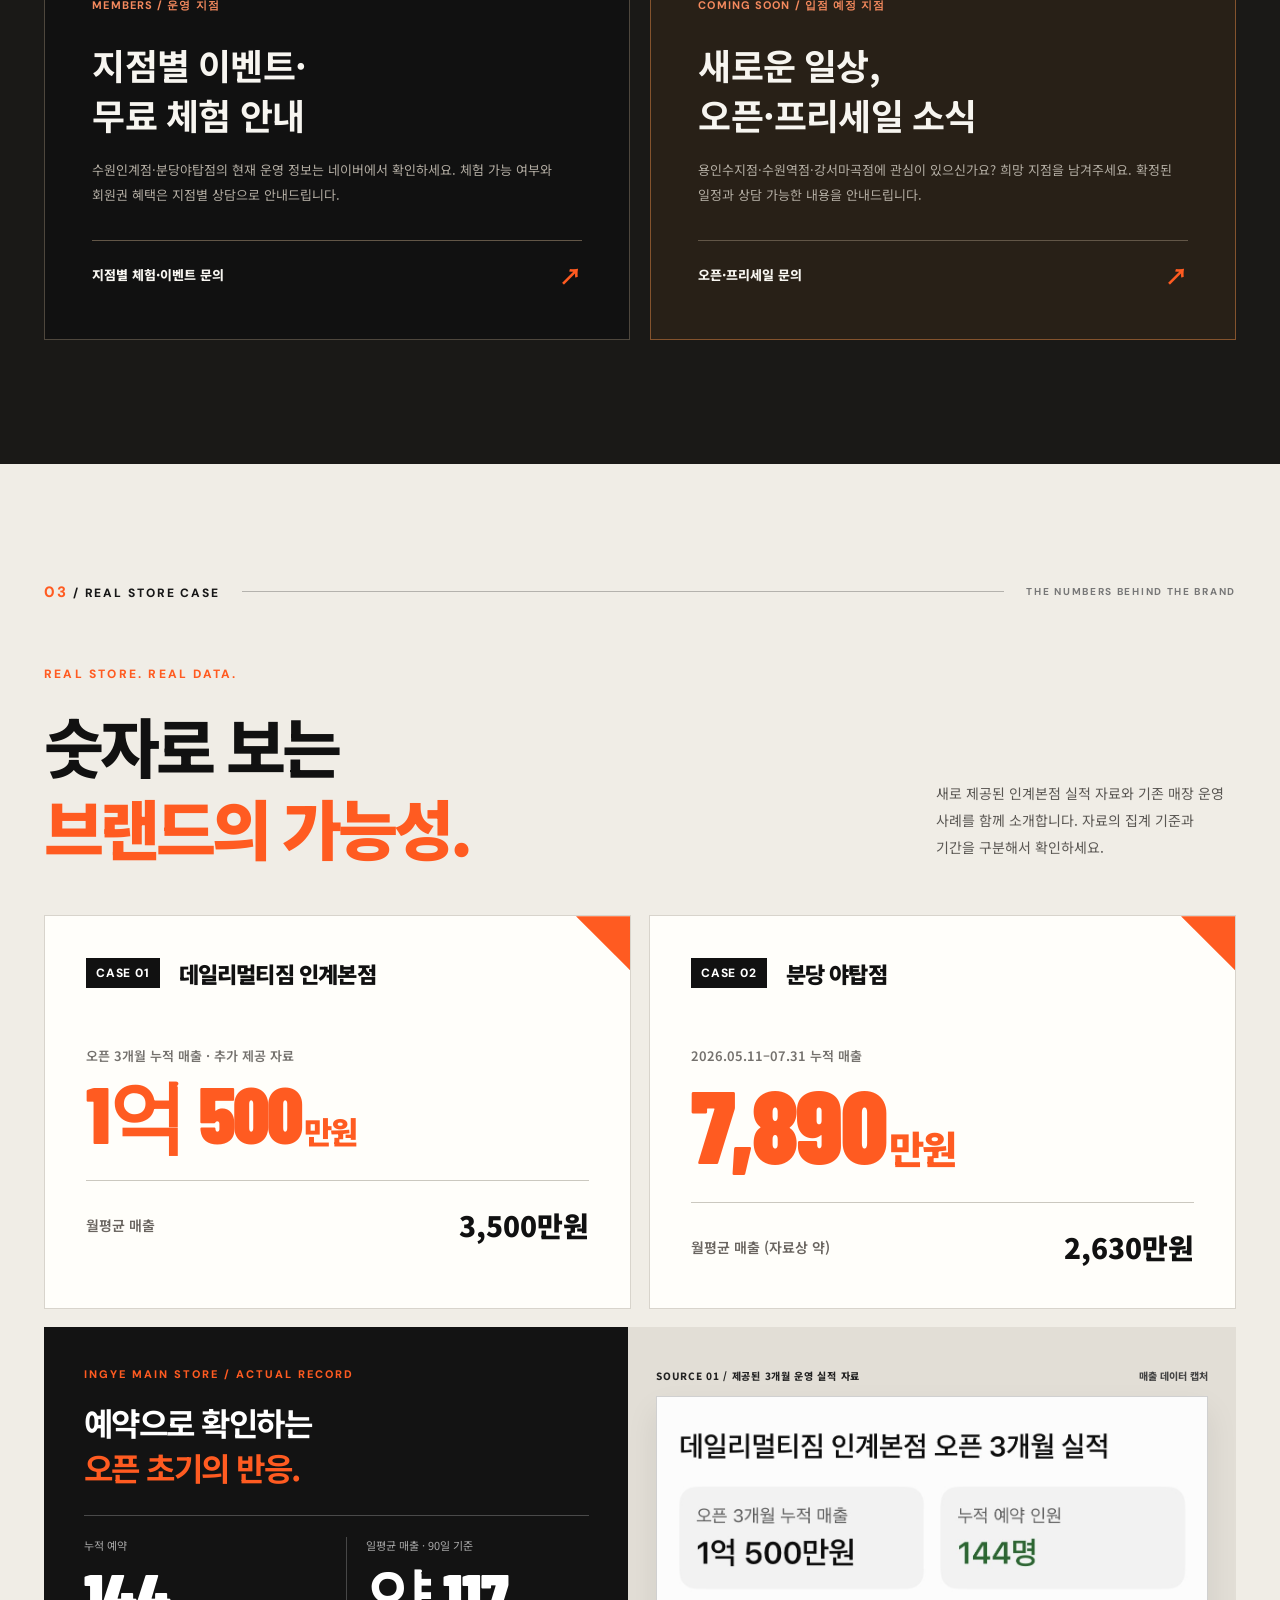
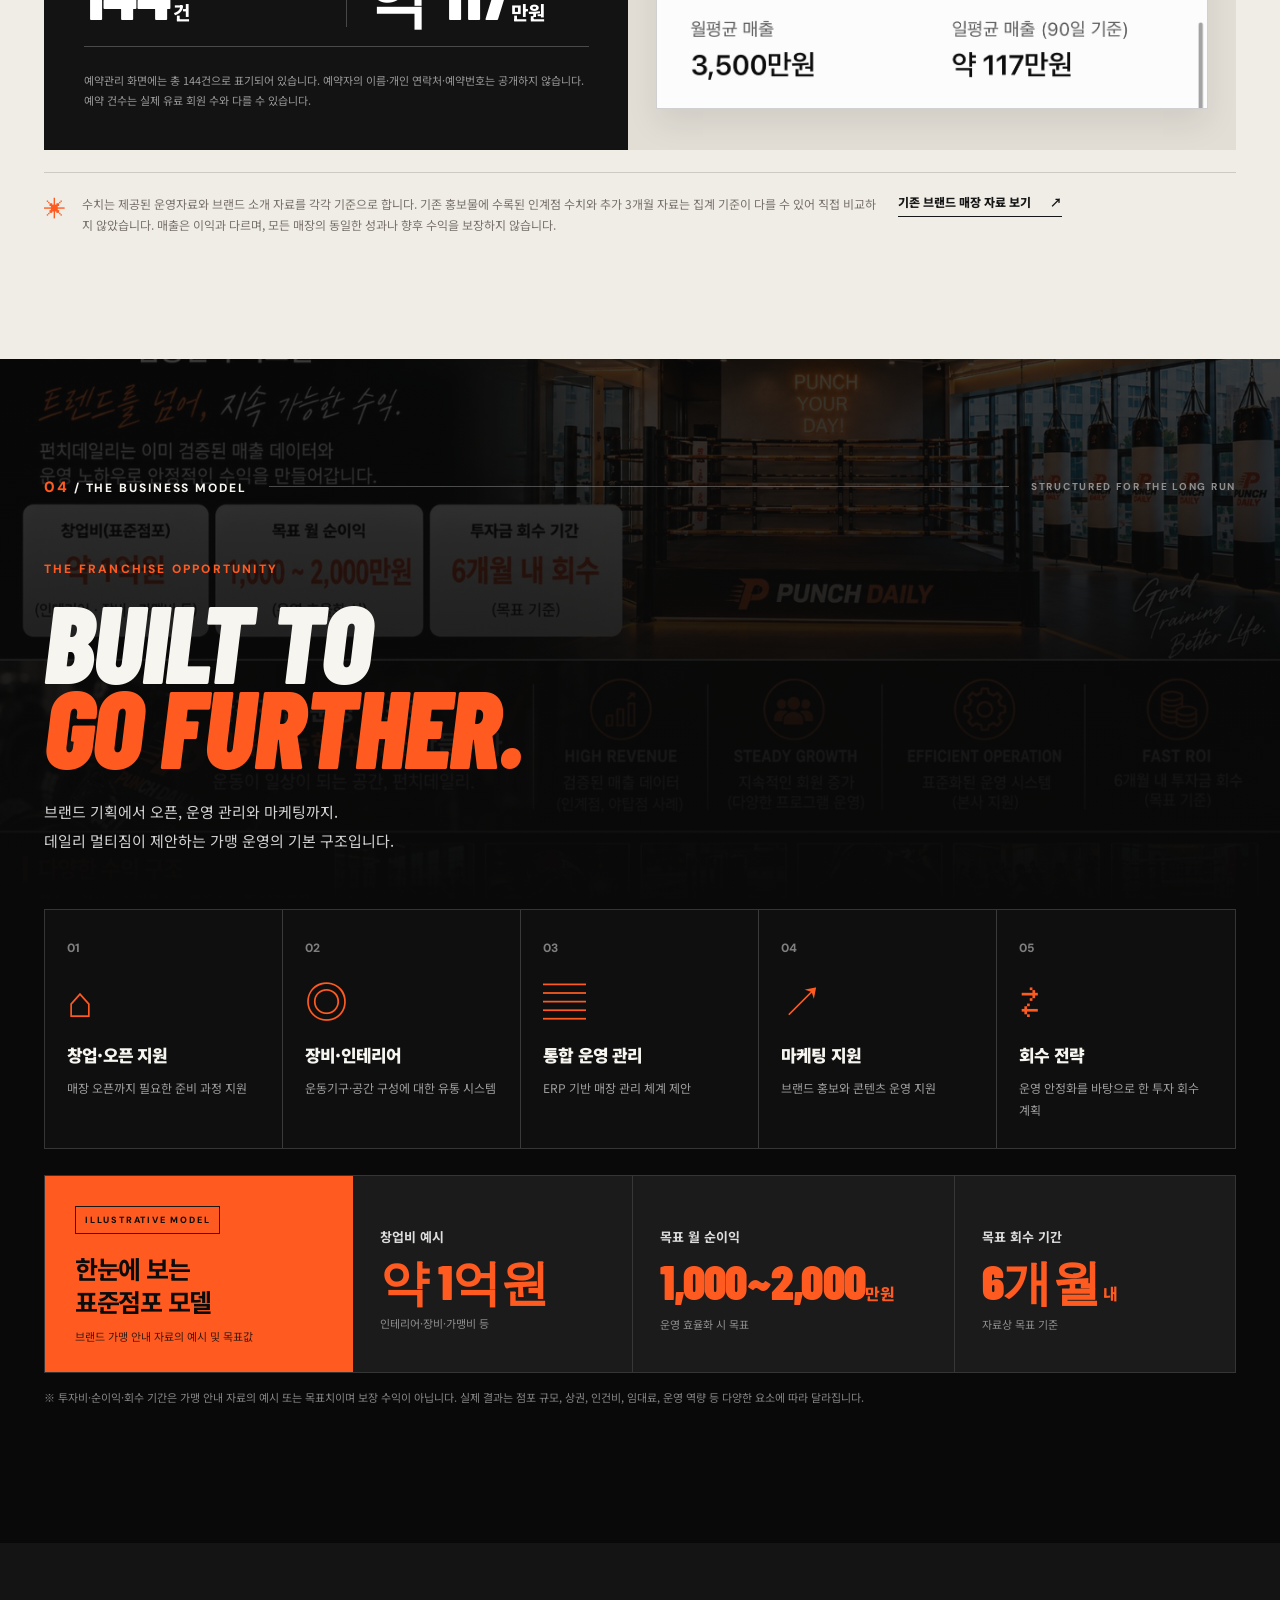
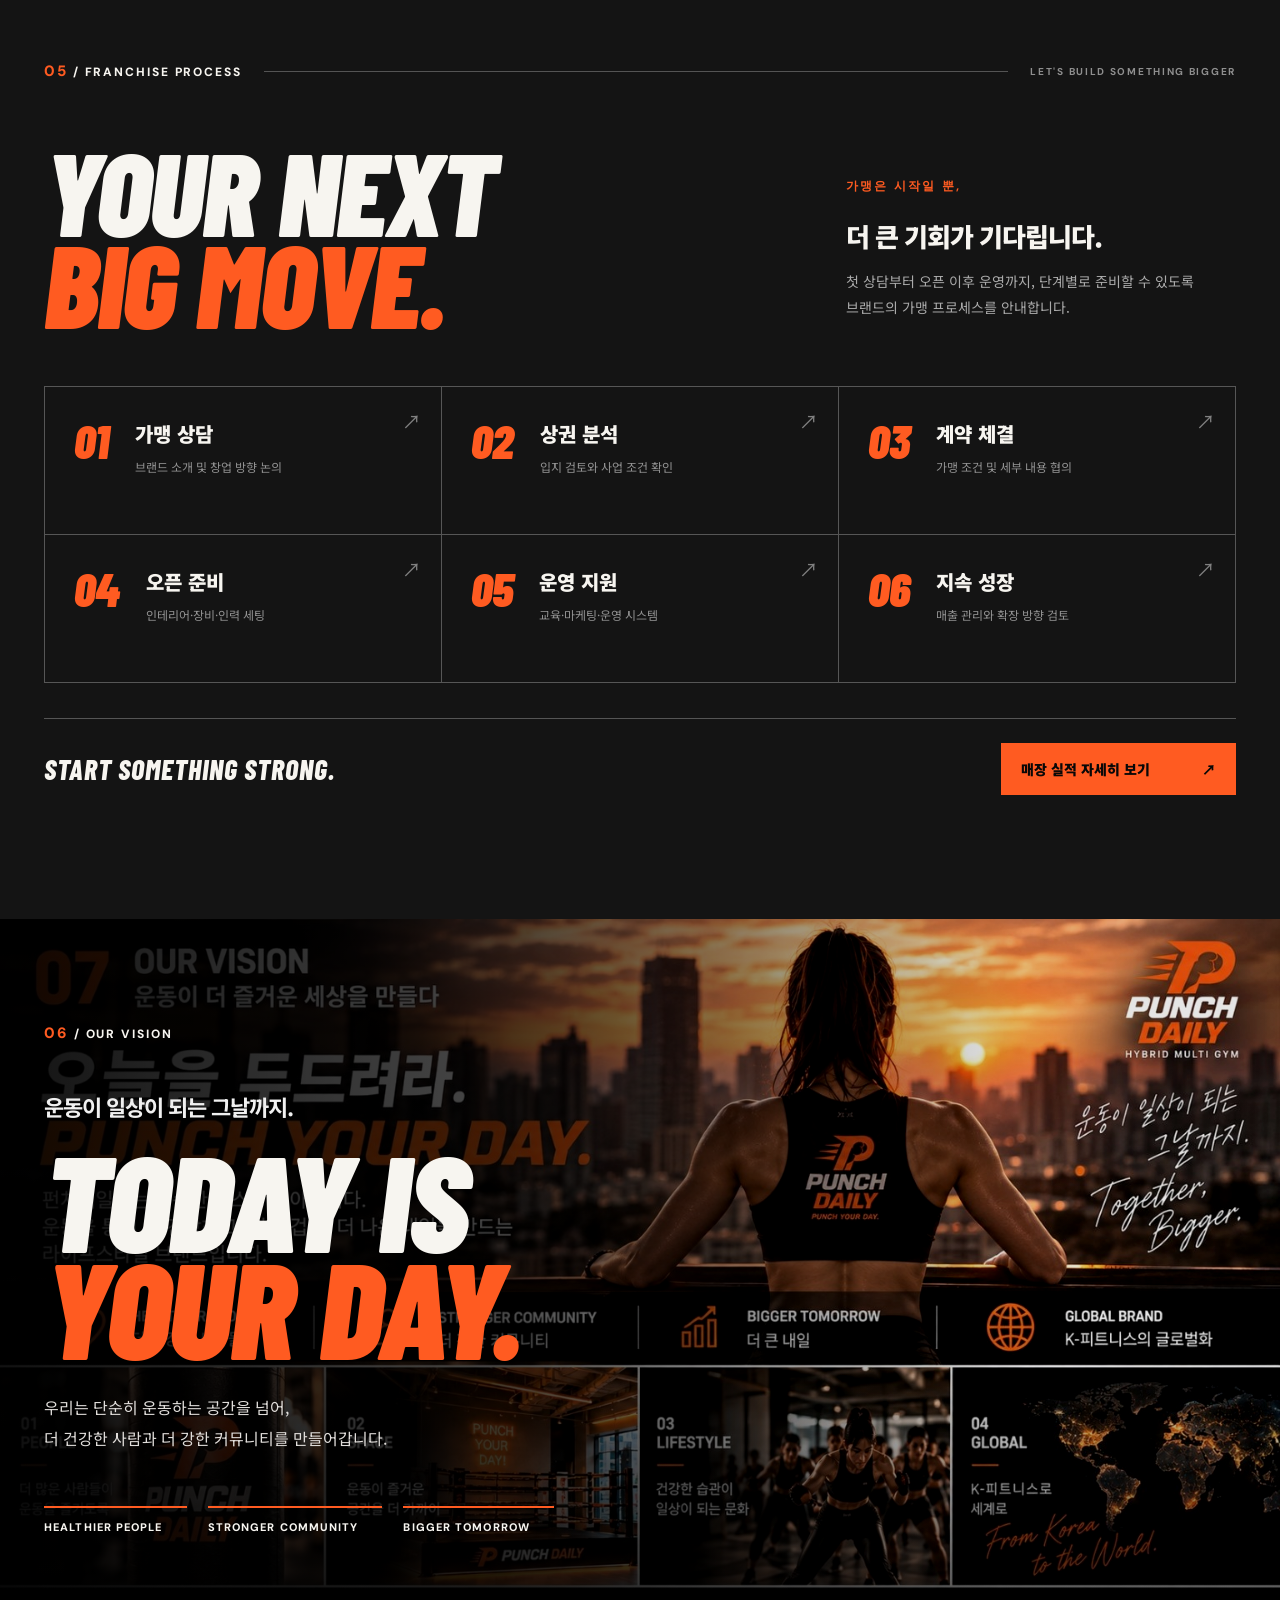
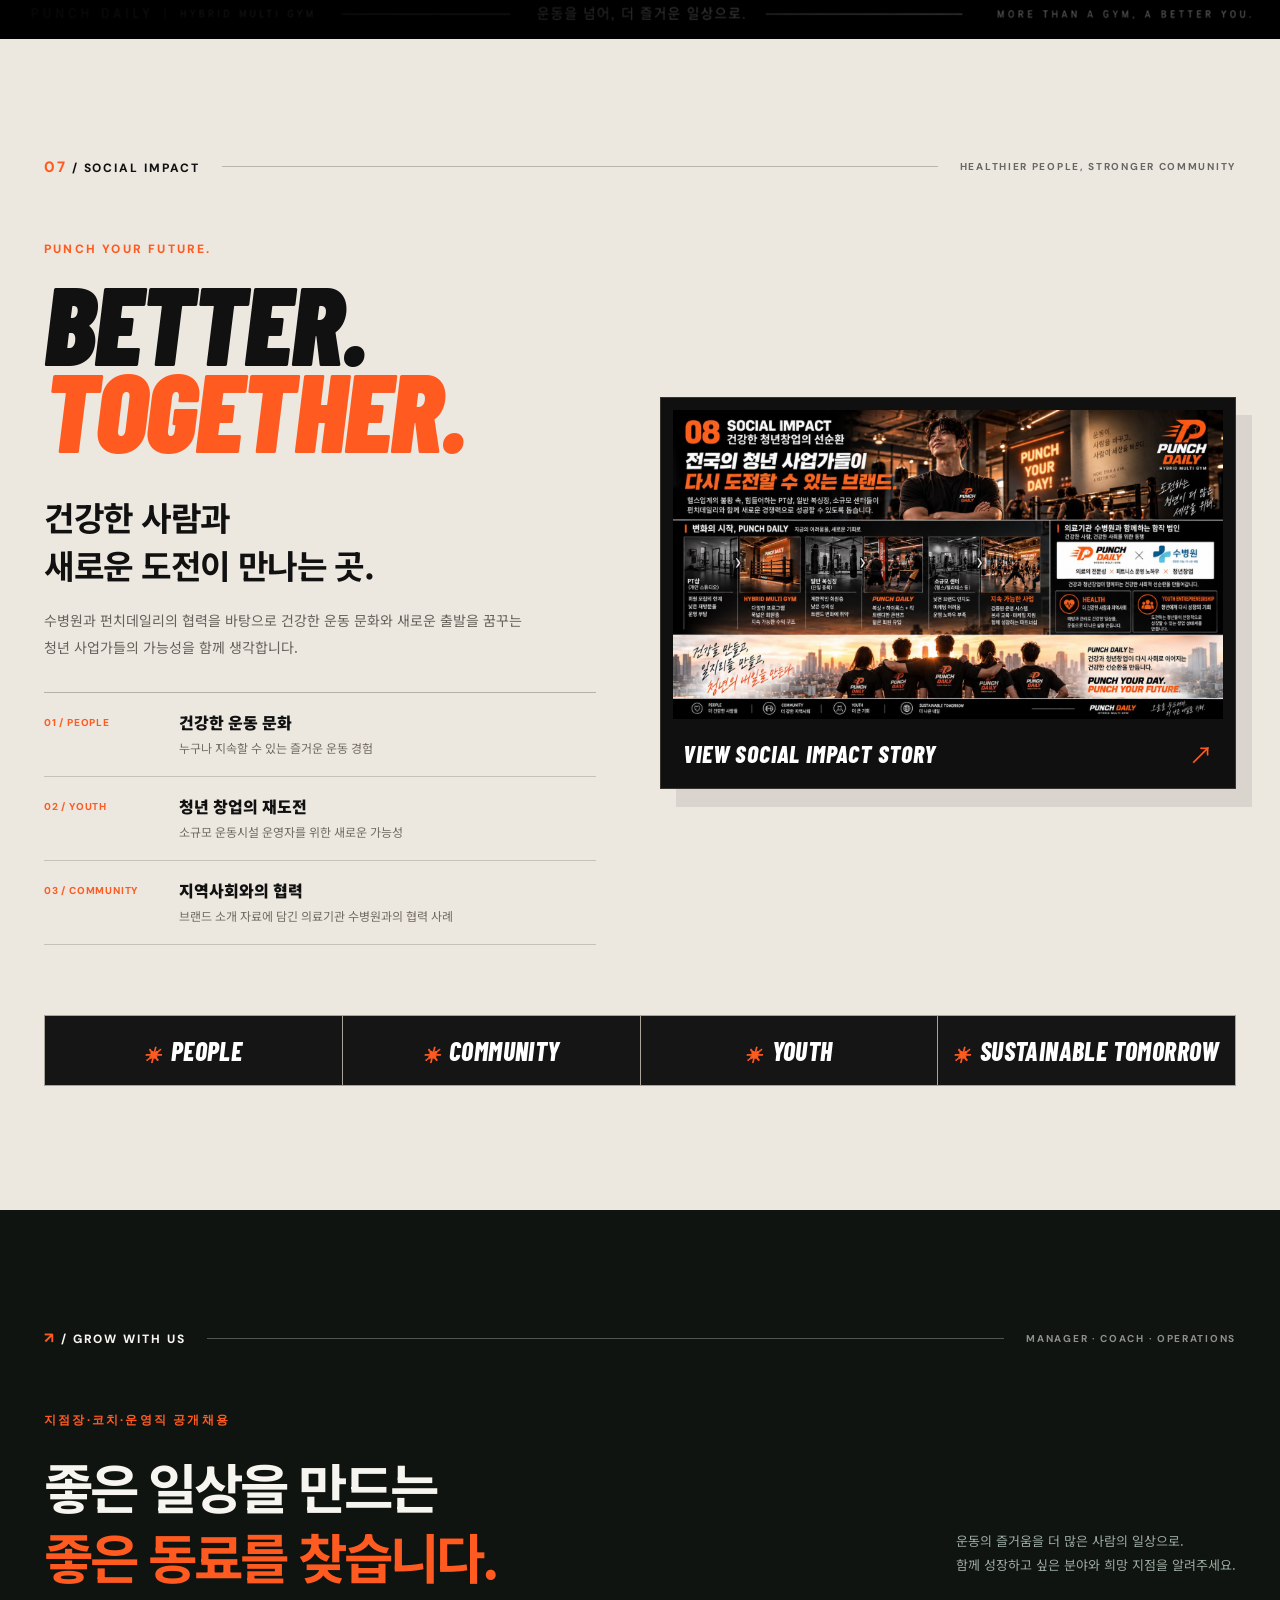
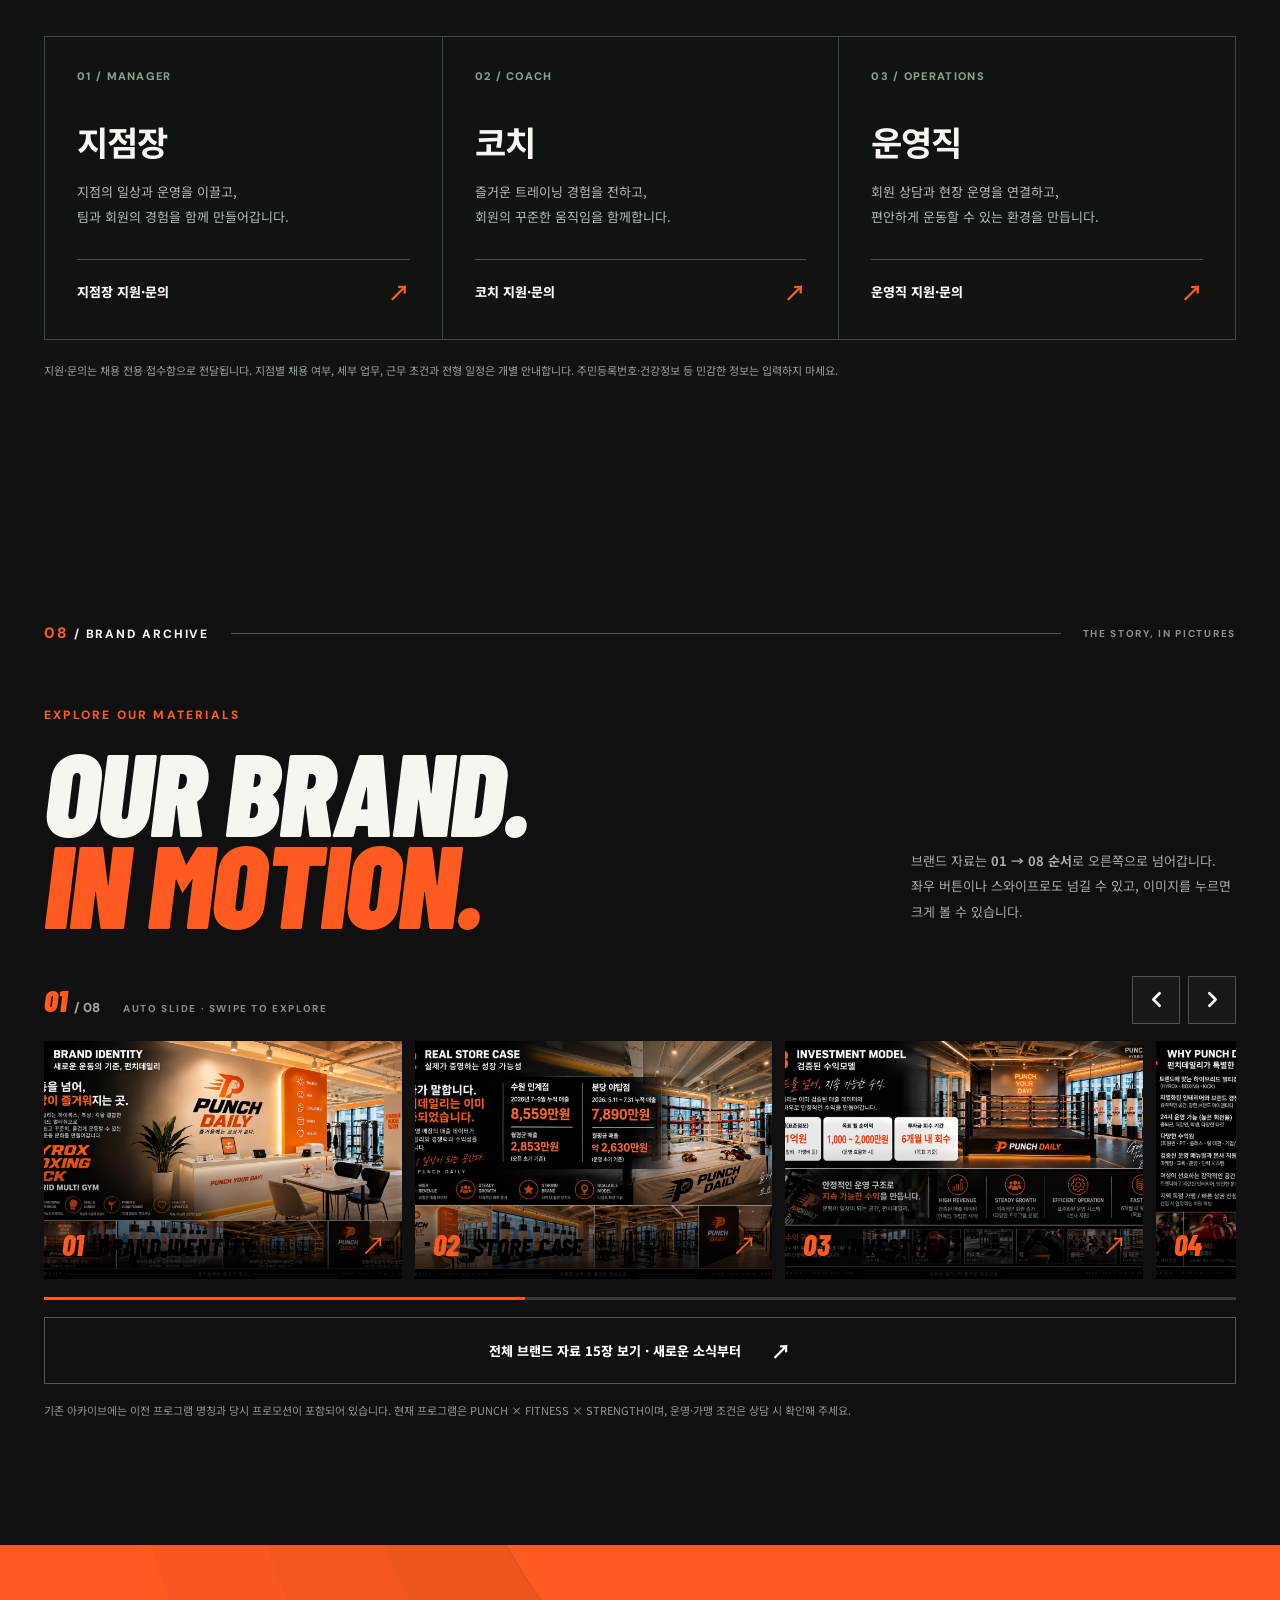
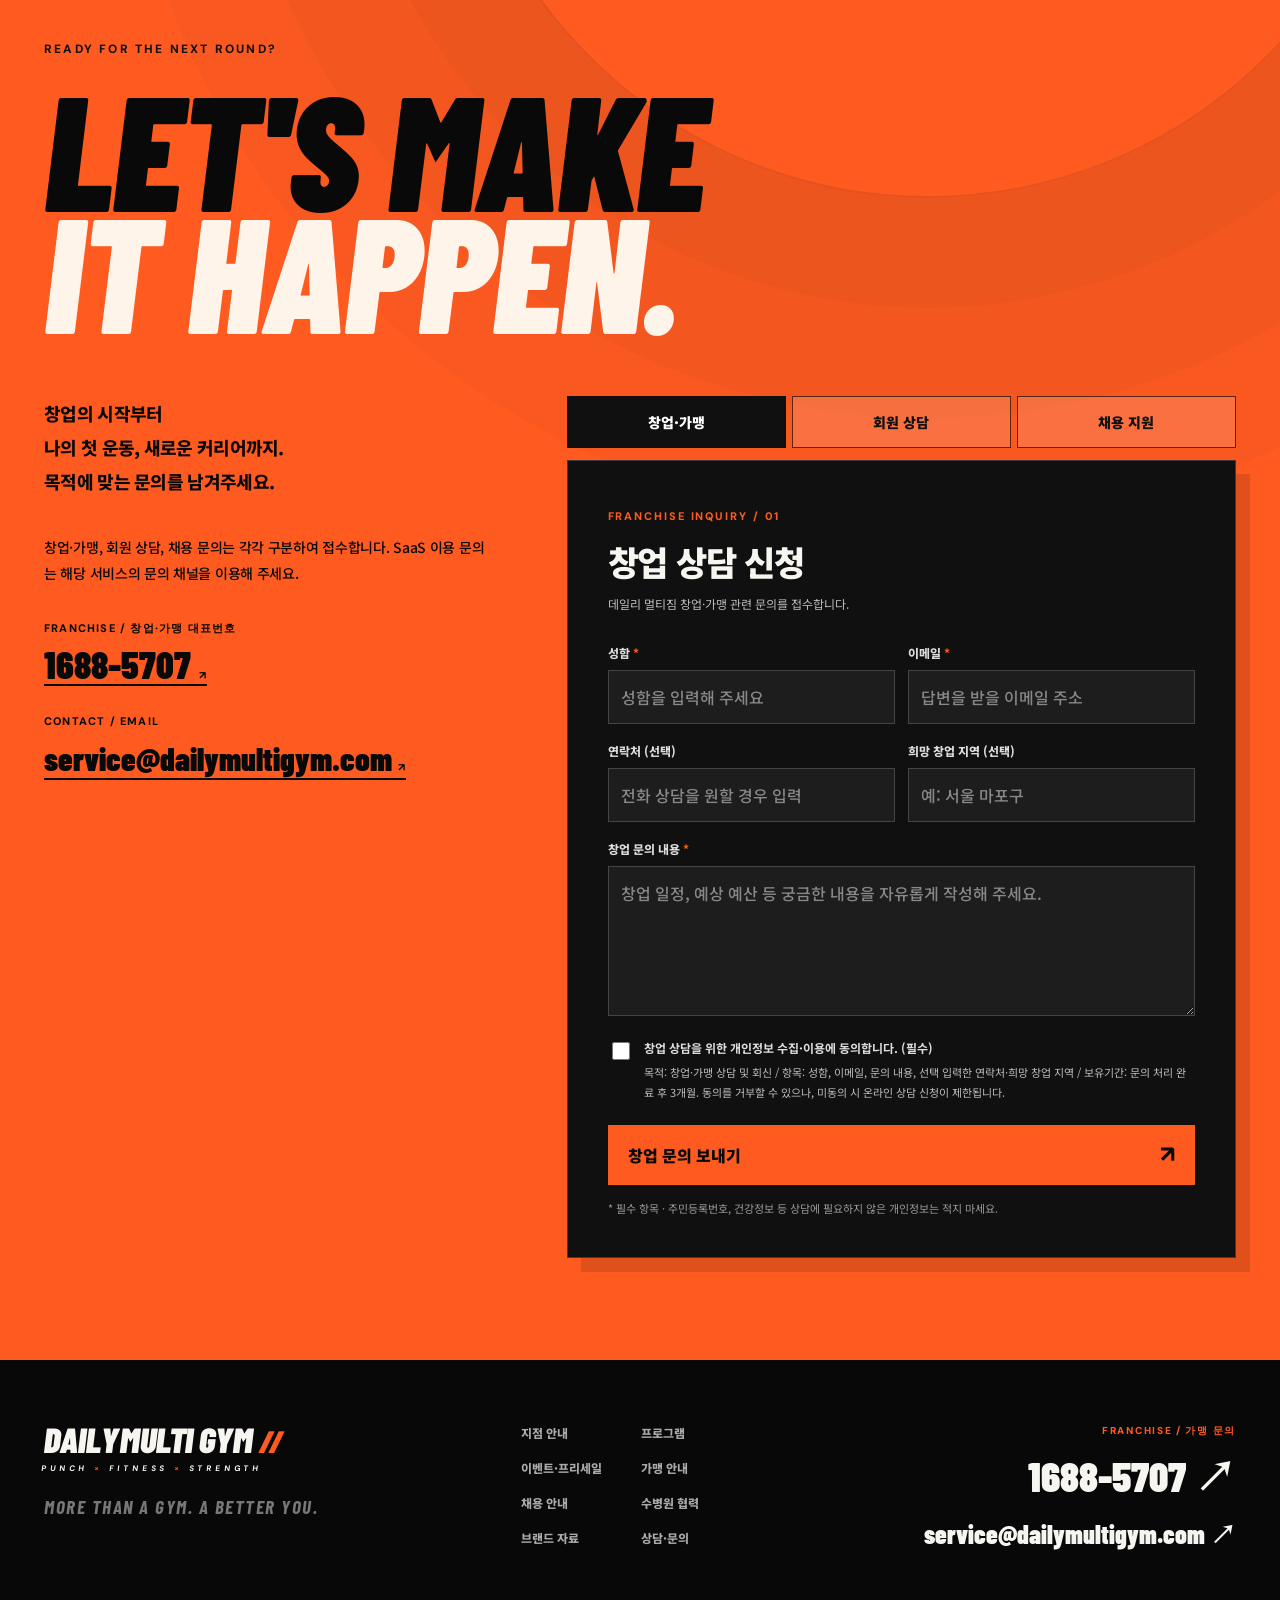
==== commit dafe9865: "Replace PUNCH program tile video with supplied 3614 clip" ====
--- a/index.html
+++ b/index.html
@@ -170,7 +170,7 @@
           </div>
           <div class="identity-program-grid" aria-label="네 가지 운동 프로그램 영상">
             <div class="identity-program-tile reveal">
-              <video controls playsinline preload="none" poster="assets/punch-training-poster.webp" width="720" height="900" aria-label="01 PUNCH 실제 펀치 트레이닝 영상"><source src="assets/punch-training.mp4" type="video/mp4" />동영상을 재생할 수 없는 브라우저입니다.</video>
+              <video controls playsinline preload="none" poster="assets/punch-program-poster.webp" width="480" height="854" aria-label="01 PUNCH 실제 펀치 트레이닝 영상"><source src="assets/punch-program.mp4" type="video/mp4" />동영상을 재생할 수 없는 브라우저입니다.</video>
               <span class="identity-program-tag">01 <b>PUNCH</b></span>
             </div>
             <div class="identity-program-tile reveal">
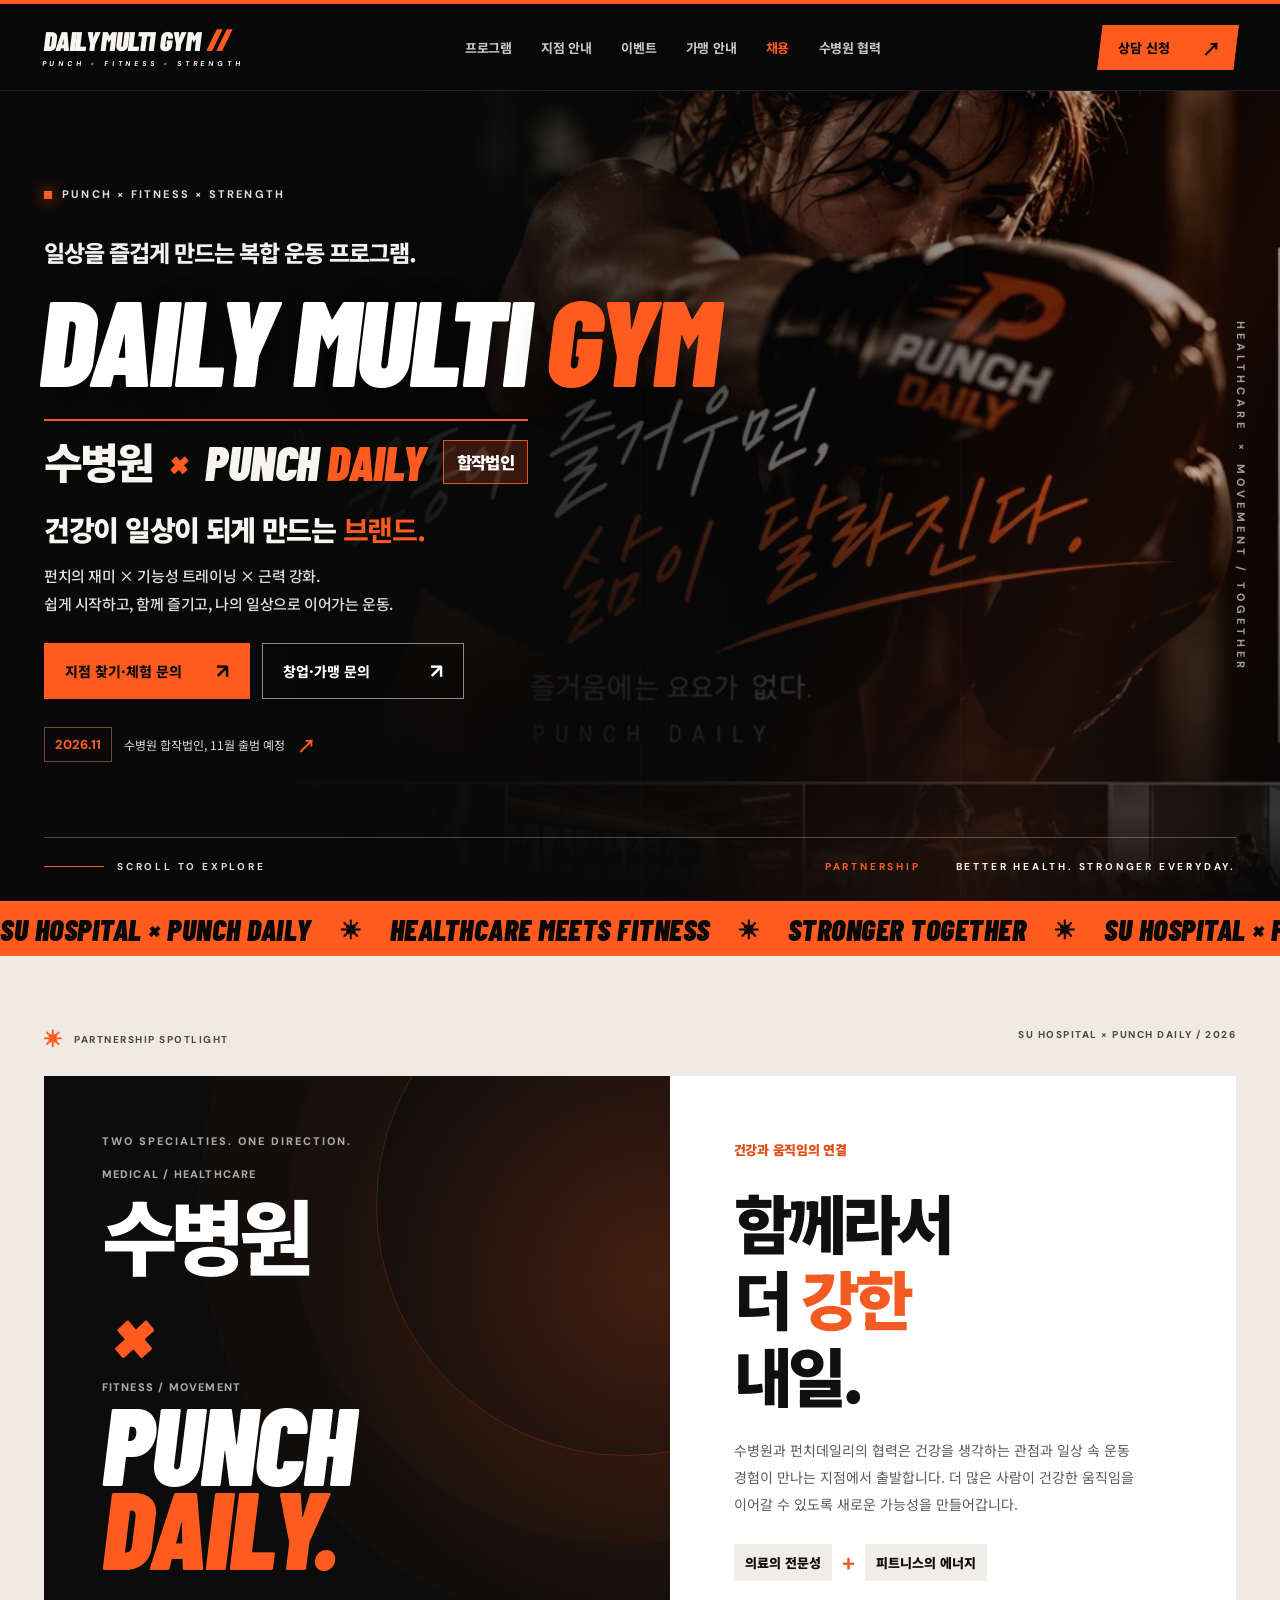
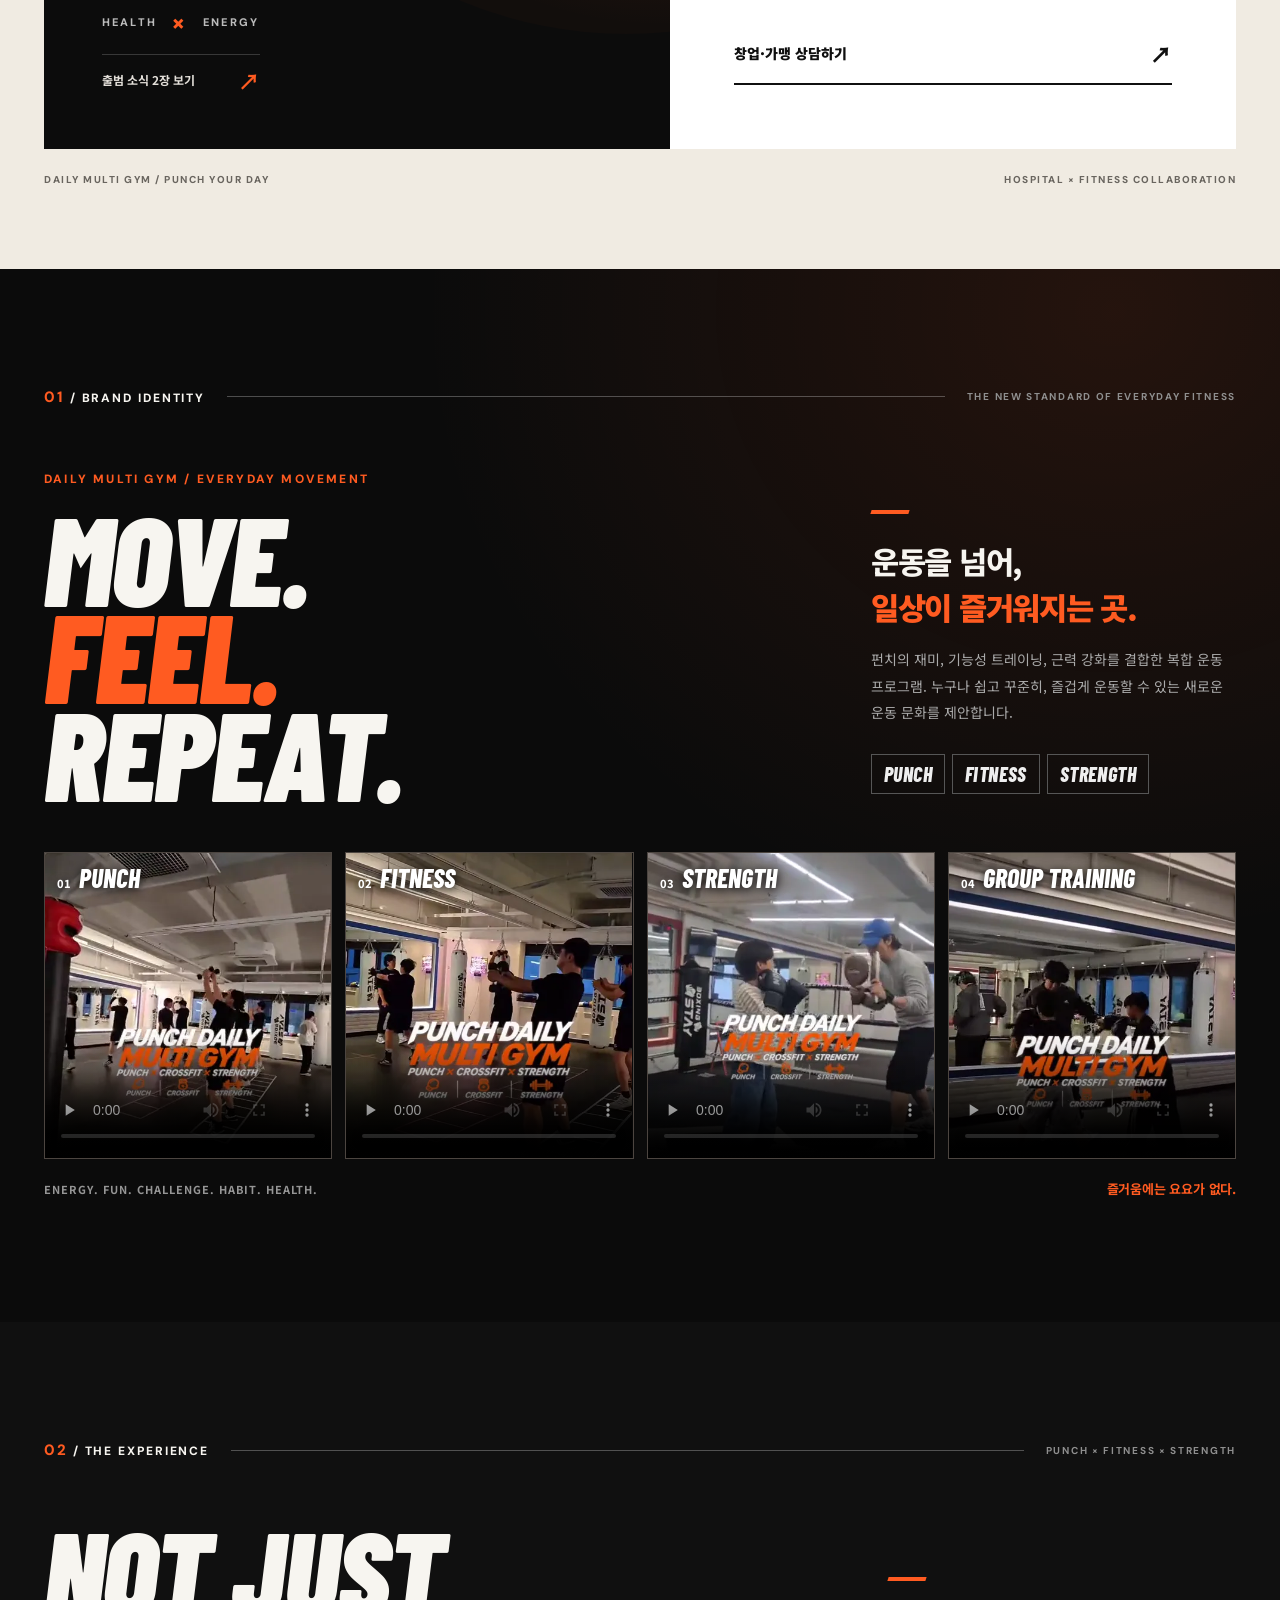
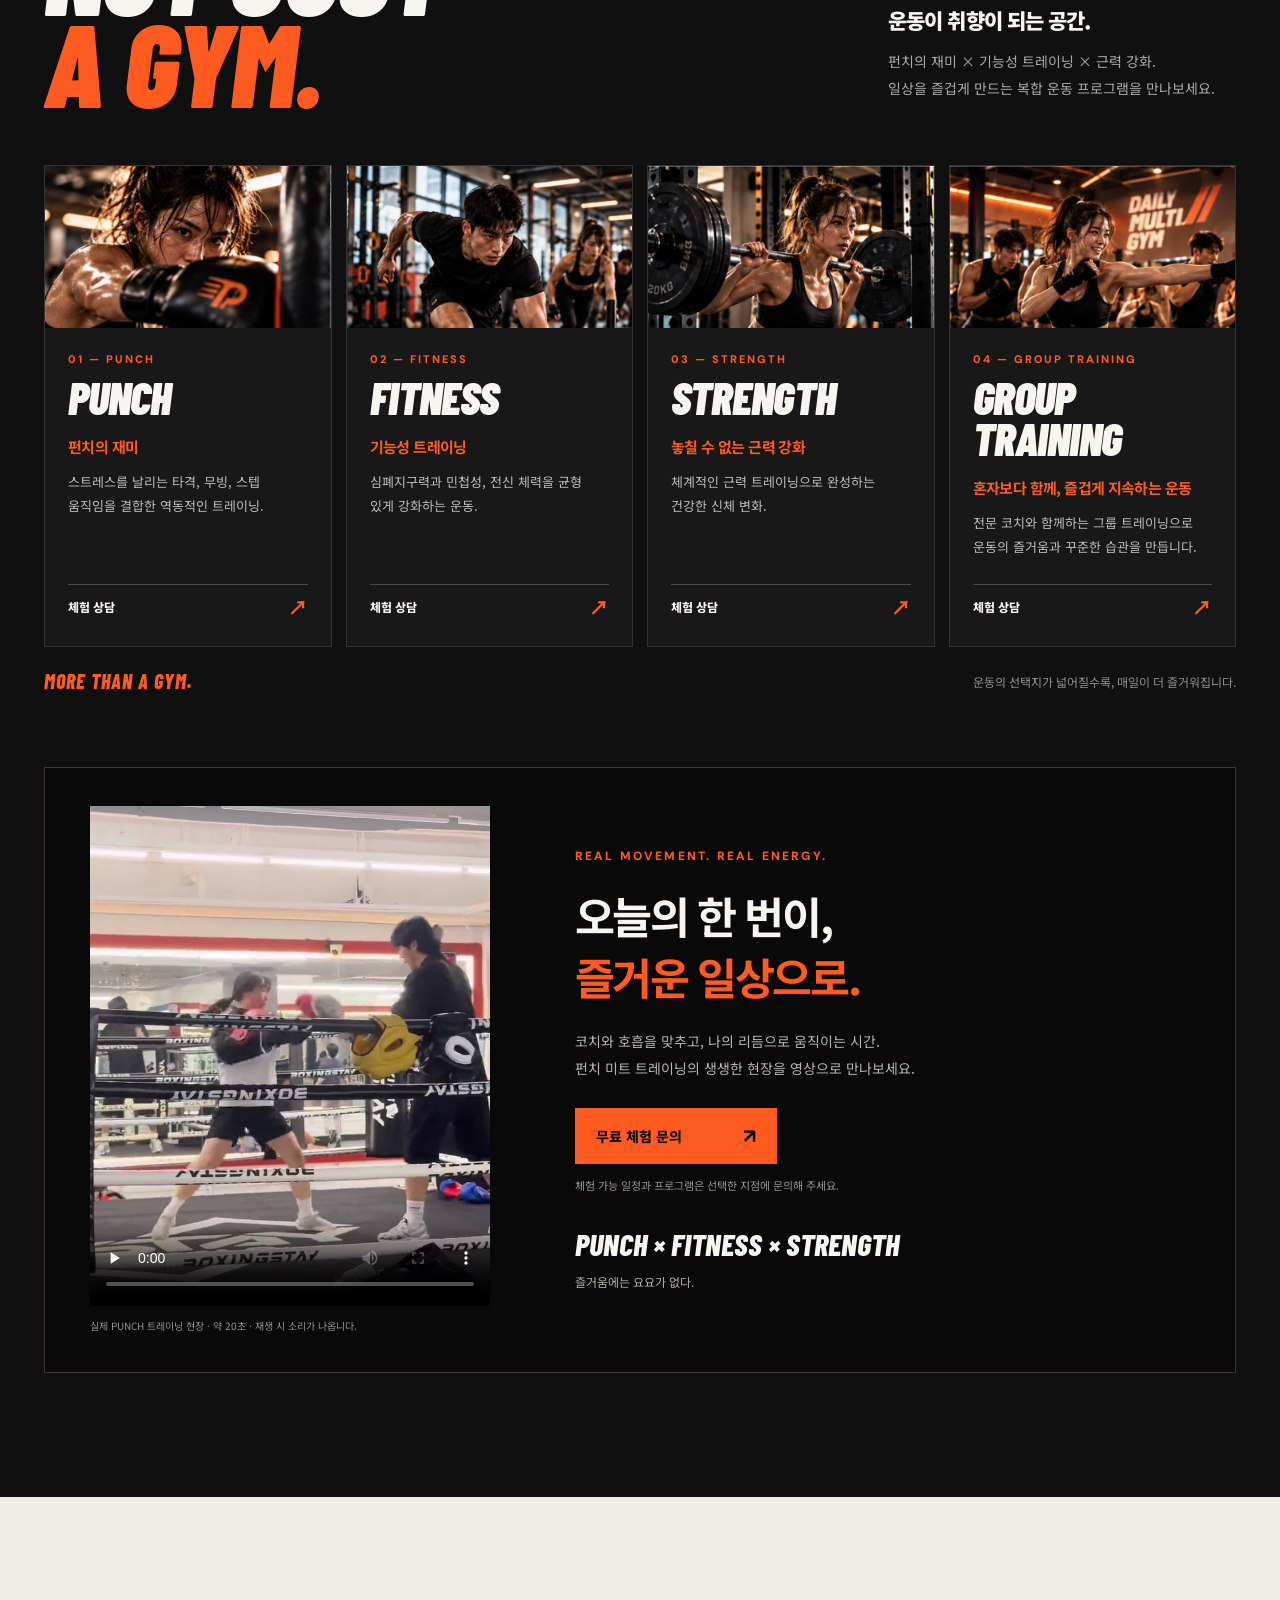
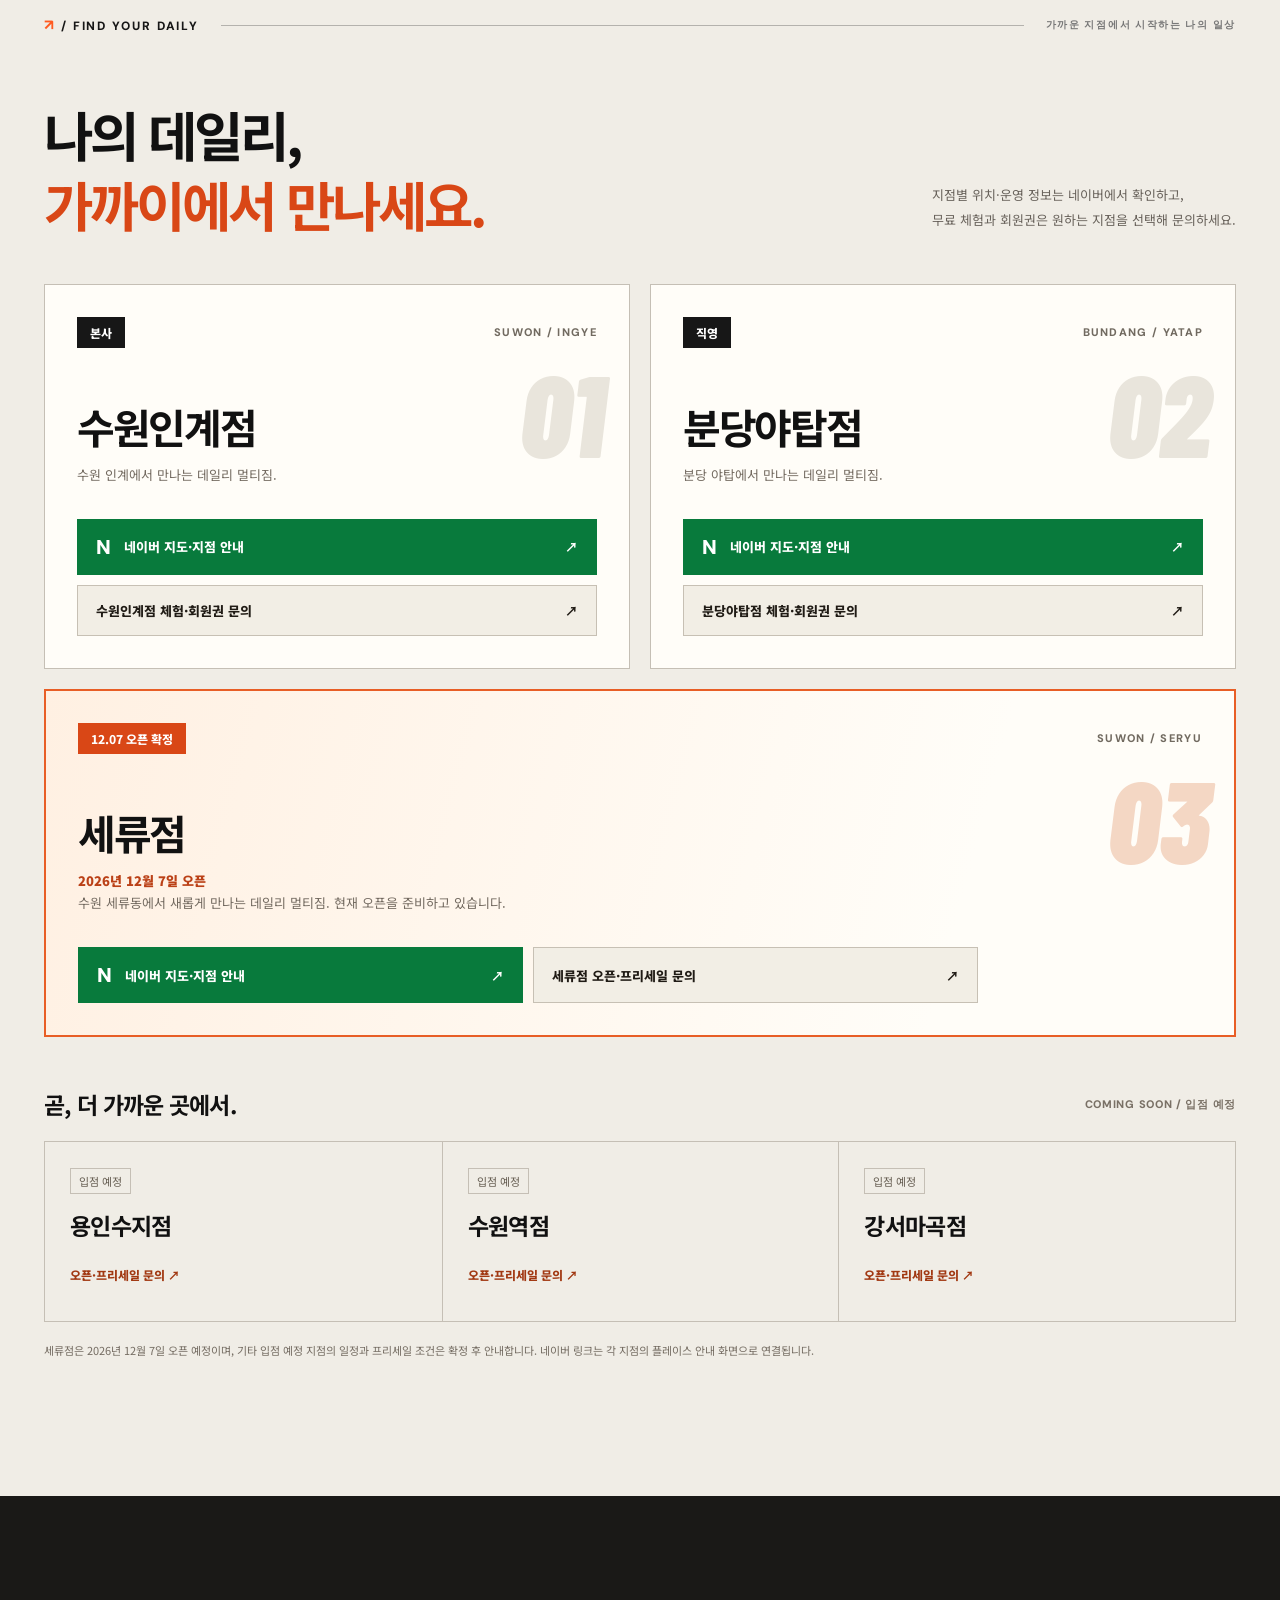
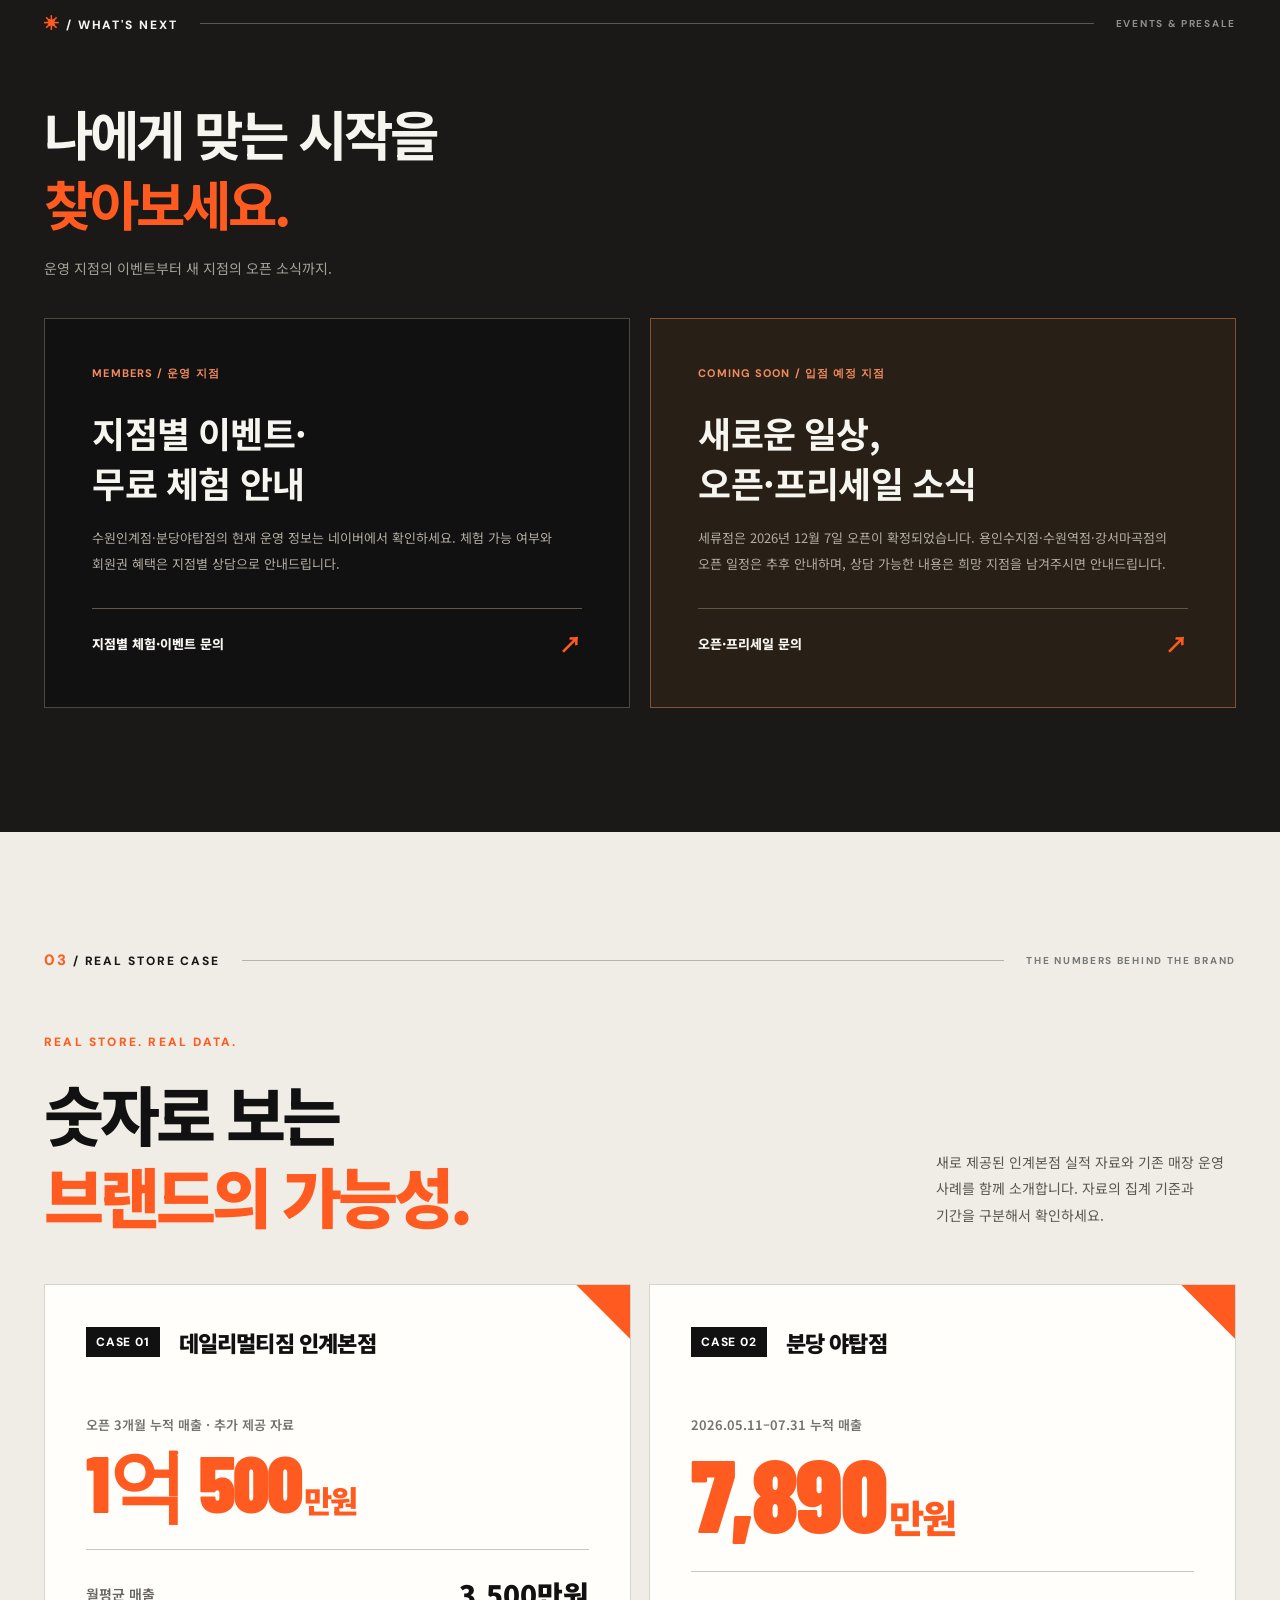
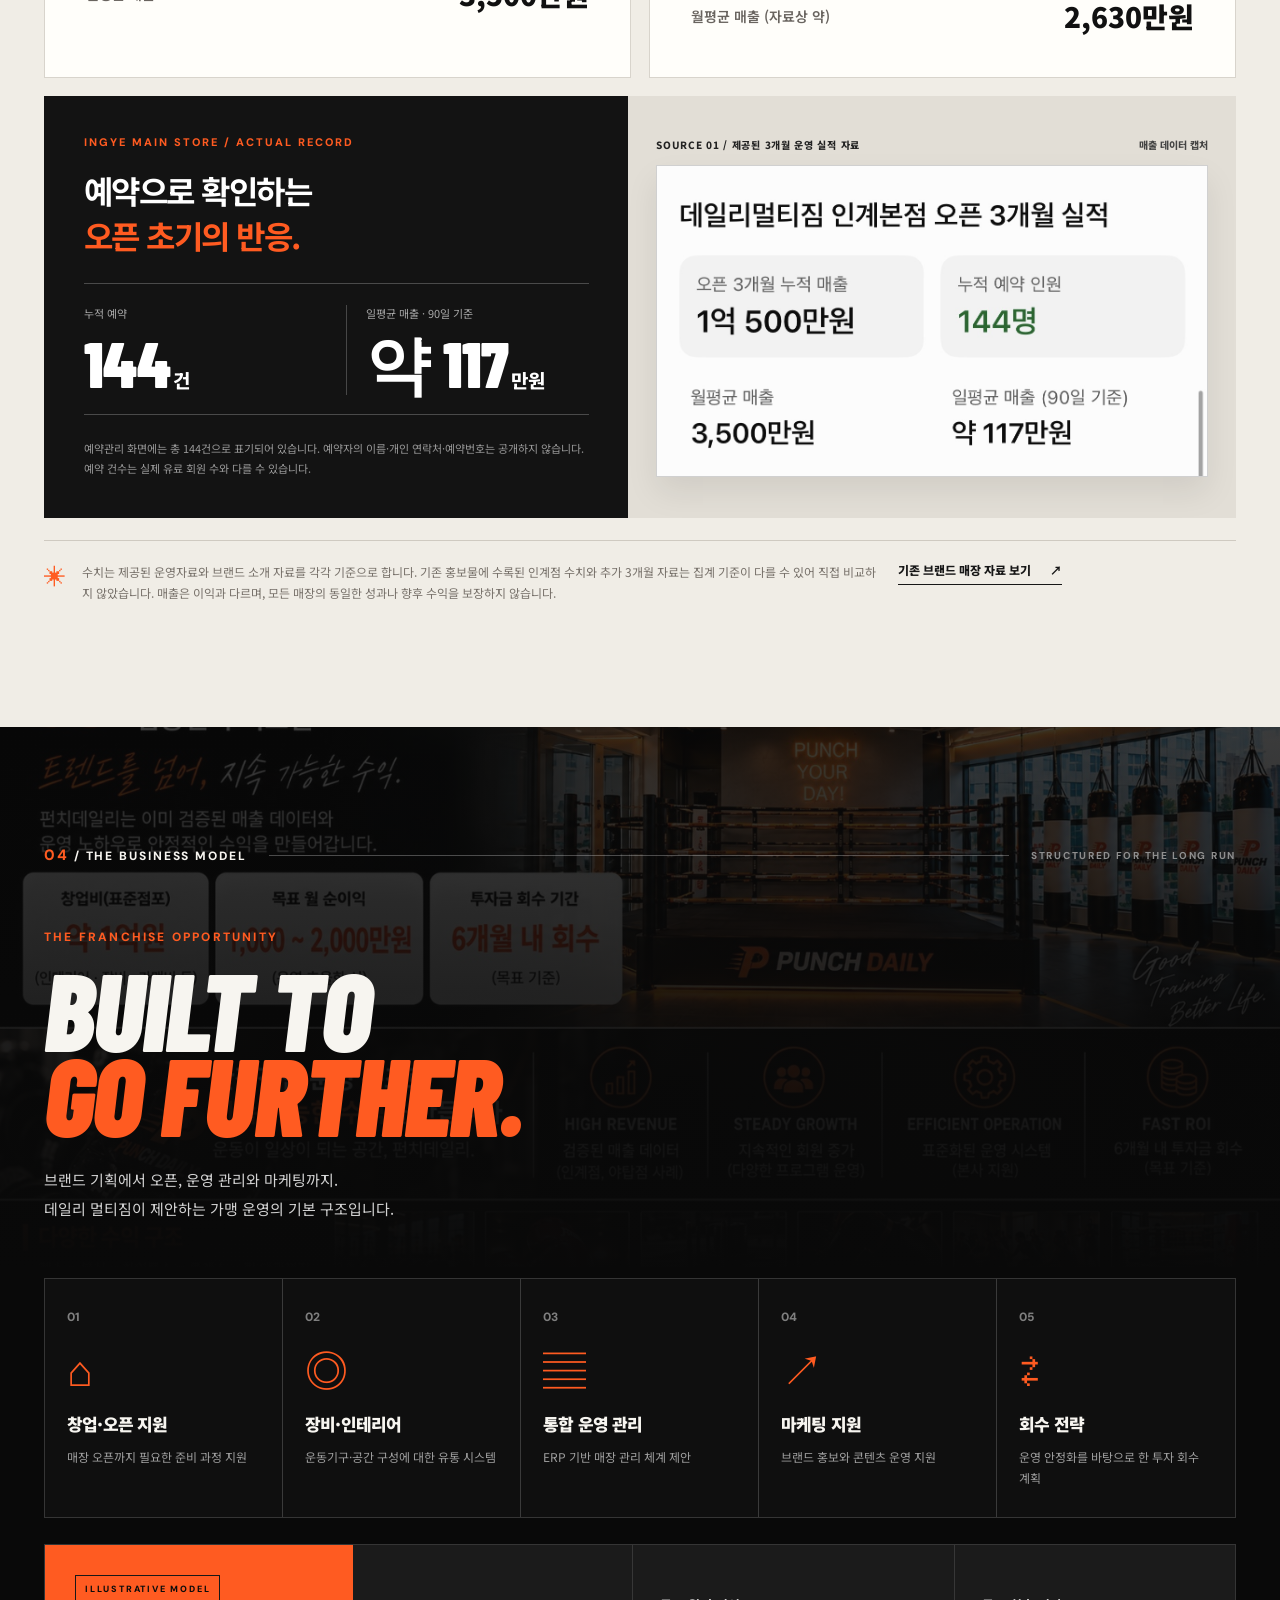
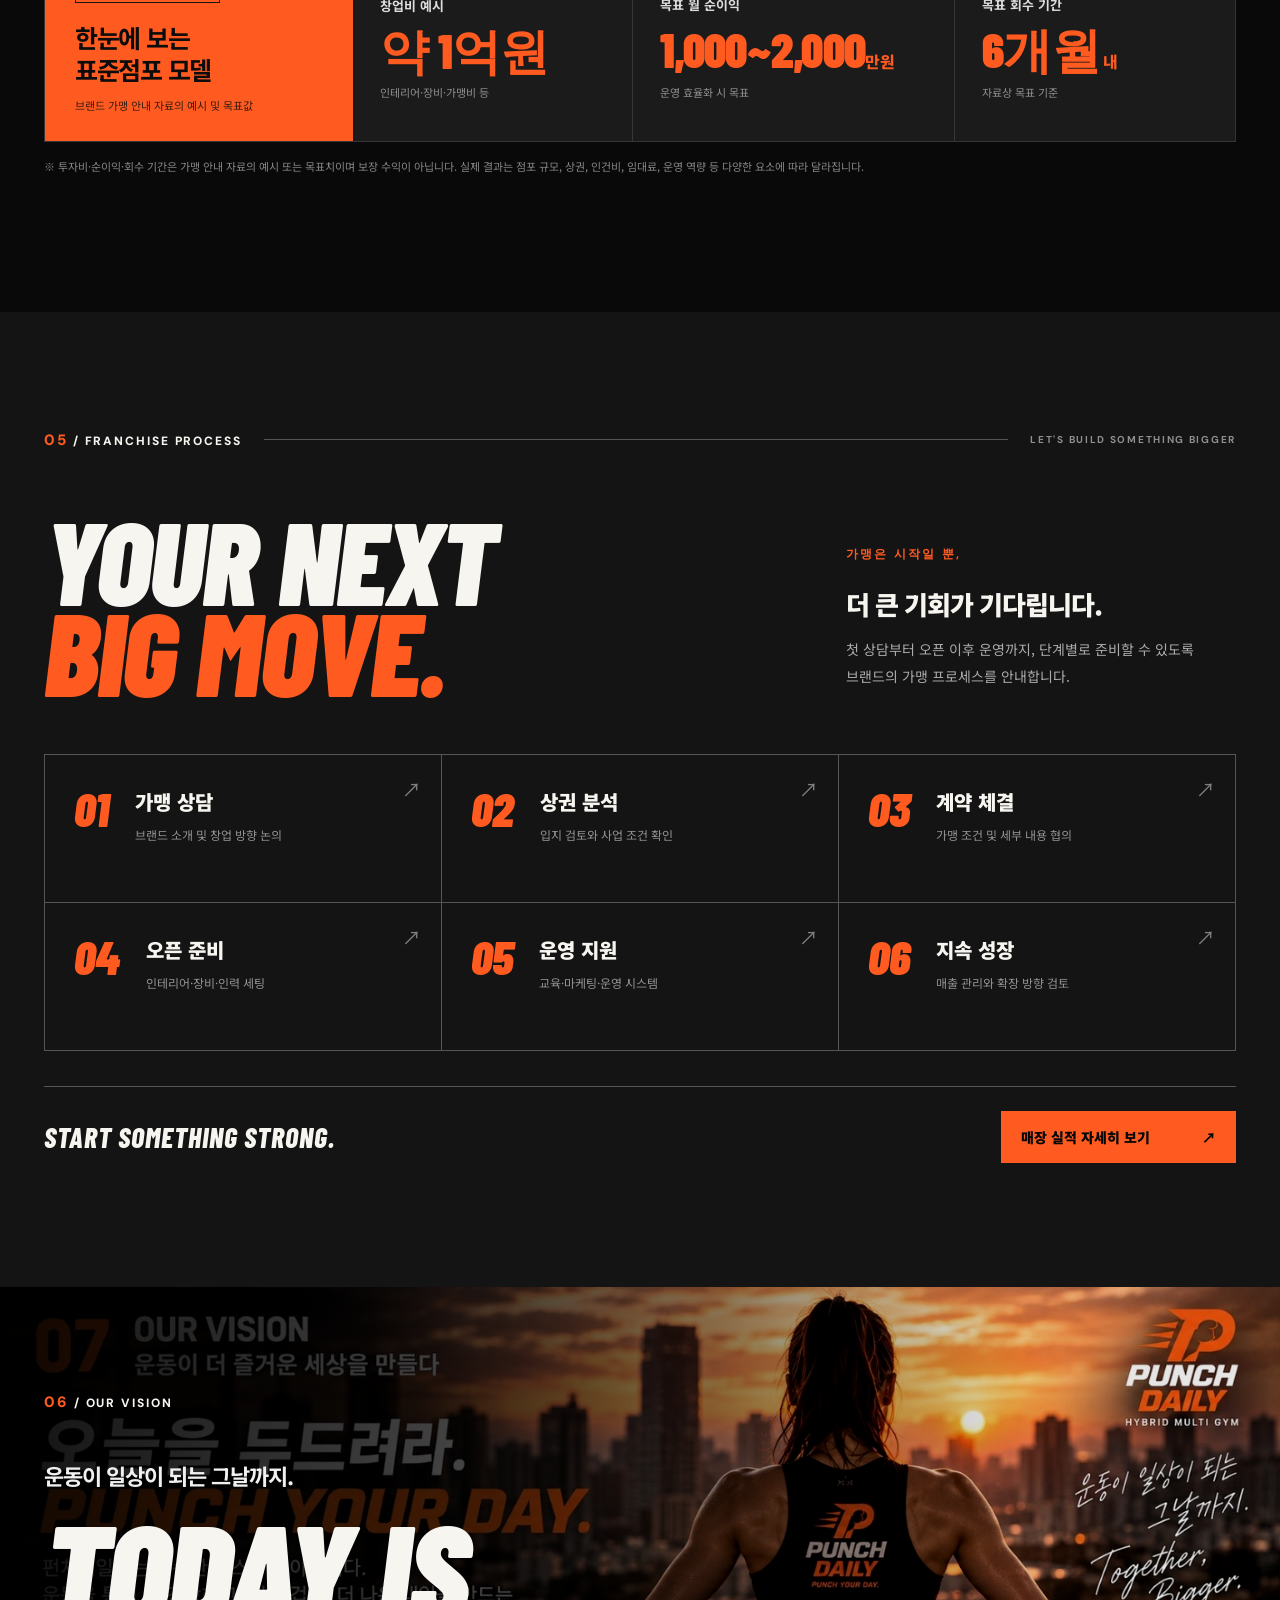
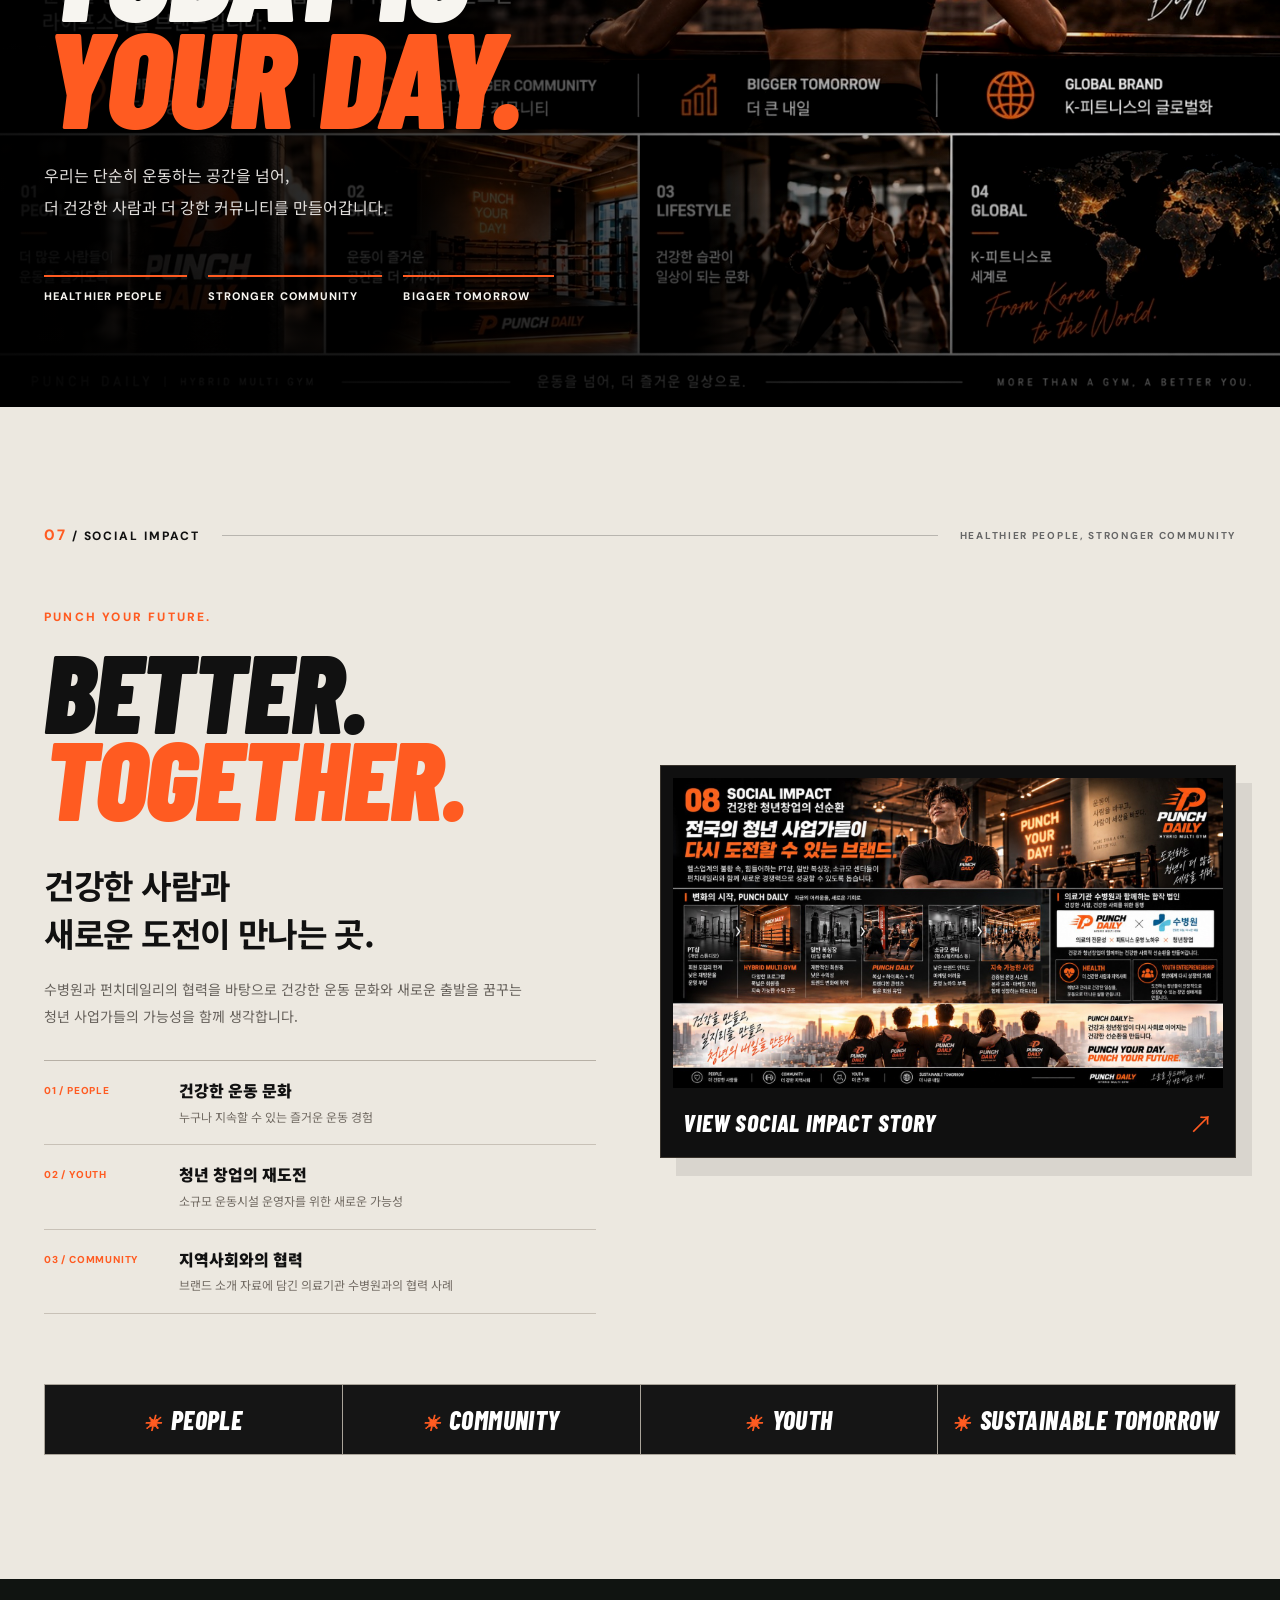
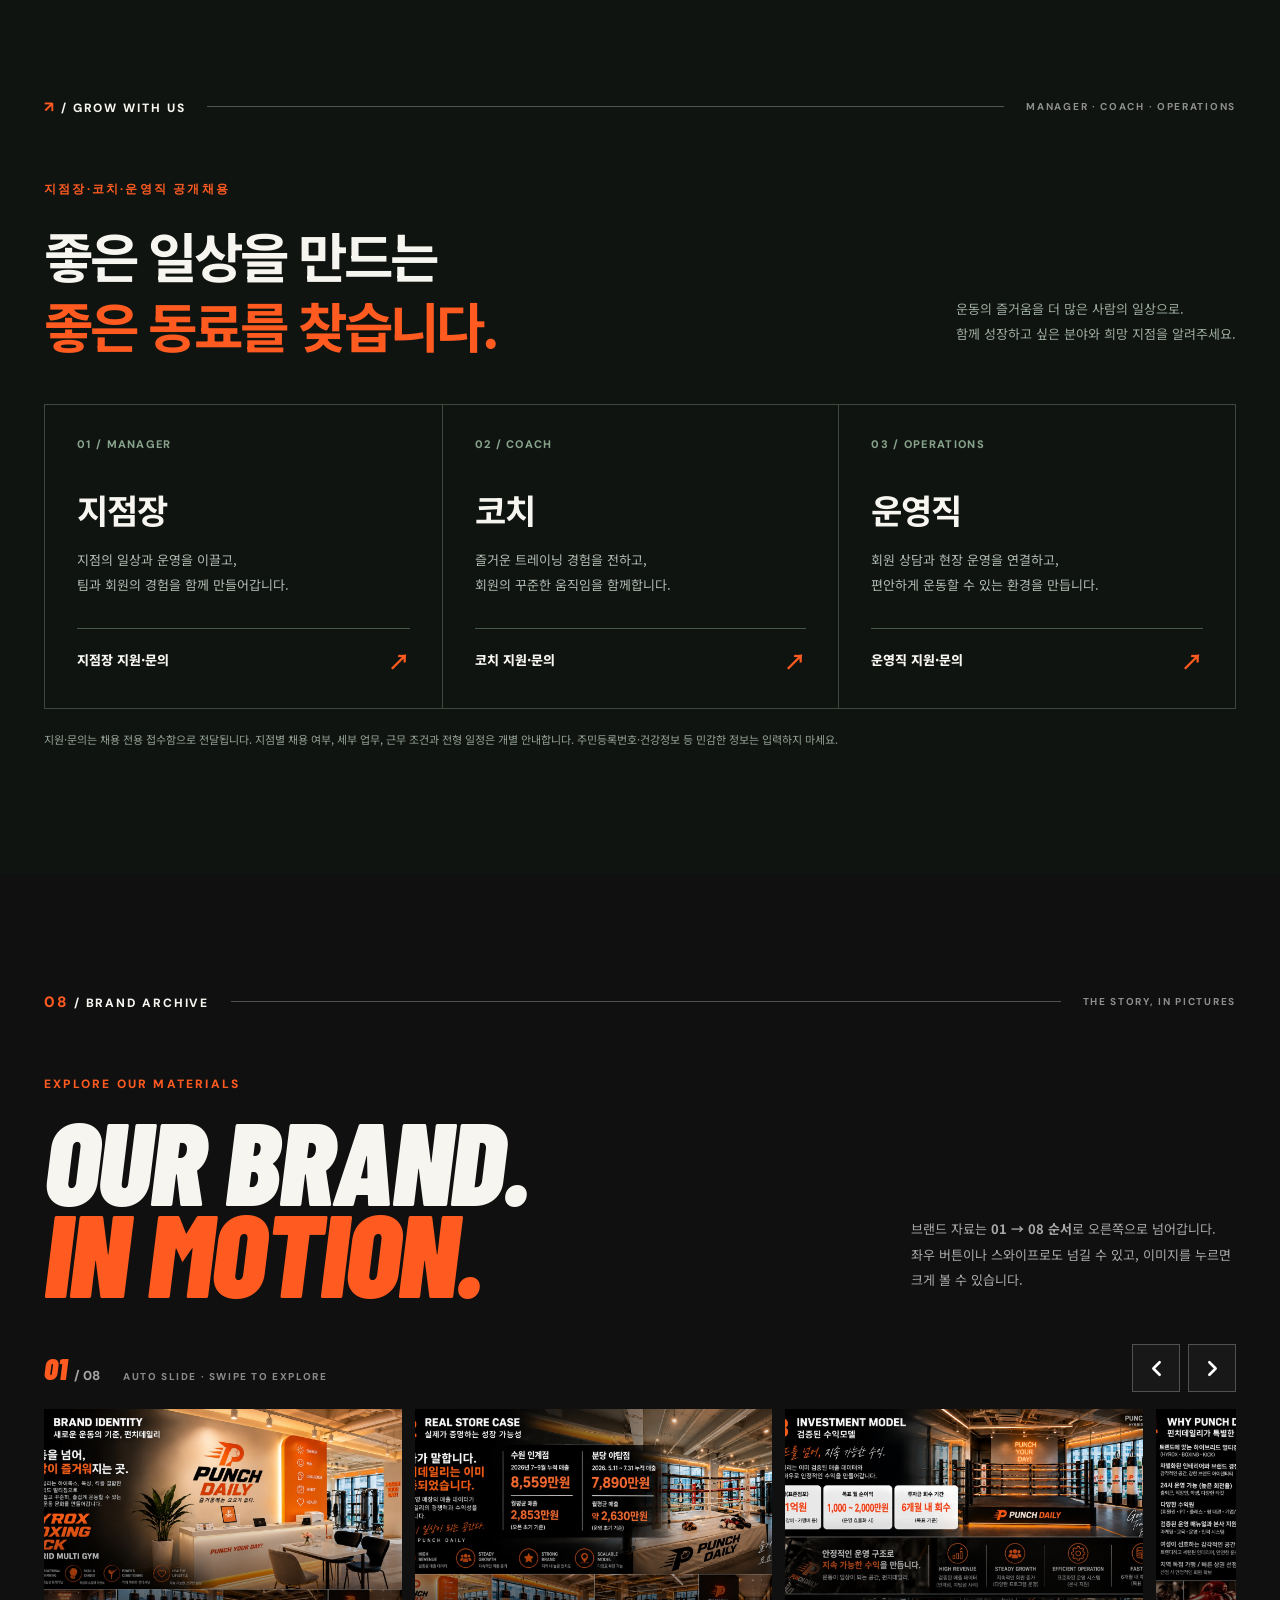
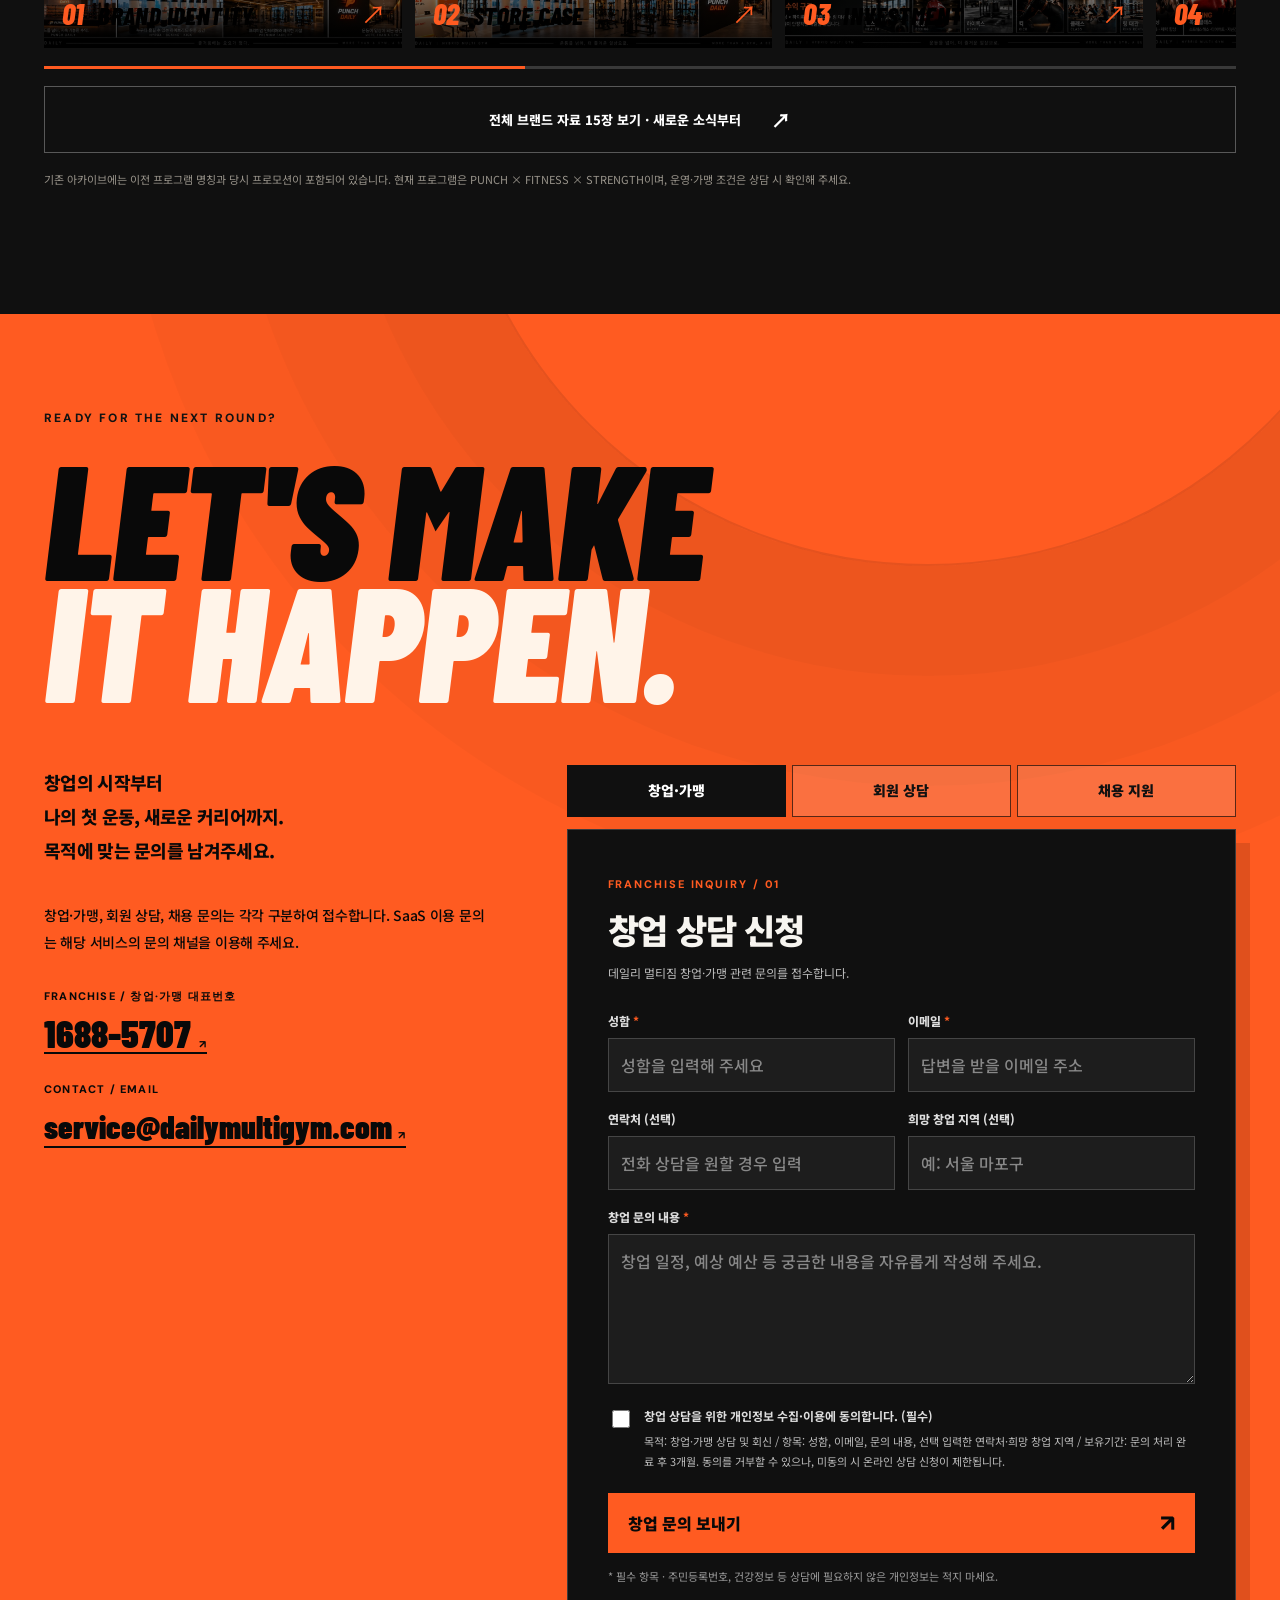
==== commit 55dac3ef: "Announce confirmed Seoryu branch opening on December 7" ====
--- a/index.html
+++ b/index.html
@@ -4,7 +4,7 @@
     <meta charset="utf-8" />
     <meta name="viewport" content="width=device-width, initial-scale=1" />
     <meta name="theme-color" content="#0b0b0b" />
-    <meta name="description" content="데일리 멀티짐(DAILY MULTI GYM) 공식 홈페이지. 펀치·기능성 트레이닝·근력 운동을 함께 즐기는 복합 운동 프로그램. 수원인계점·분당야탑점 안내와 무료 체험·회원권 문의, 창업·가맹 상담." />
+    <meta name="description" content="데일리 멀티짐(DAILY MULTI GYM) 공식 홈페이지. 펀치·기능성 트레이닝·근력 운동을 함께 즐기는 복합 운동 프로그램. 수원인계점·분당야탑점 안내와 세류점 12월 7일 오픈 소식, 무료 체험·회원권 문의, 창업·가맹 상담." />
     <meta name="robots" content="index, follow, max-image-preview:large" />
     <meta name="naver-site-verification" content="38c32a15d4ebb62b6226e933a0dee0188f022feb" />
     <meta name="google-site-verification" content="eFdMXregm2O97tJPe4O1jo16hm5ZYA_9aOZXfChOKiU" />
@@ -12,7 +12,7 @@
     <meta property="og:site_name" content="데일리 멀티짐" />
     <meta property="og:locale" content="ko_KR" />
     <meta property="og:title" content="데일리 멀티짐 | DAILY MULTI GYM 공식 홈페이지" />
-    <meta property="og:description" content="펀치의 재미 × 기능성 트레이닝 × 근력 강화. 수원인계점·분당야탑점 안내, 무료 체험·회원권 문의와 창업·가맹 상담." />
+    <meta property="og:description" content="펀치의 재미 × 기능성 트레이닝 × 근력 강화. 수원인계점·분당야탑점 안내와 세류점 12월 7일 오픈 소식, 무료 체험·회원권 문의와 창업·가맹 상담." />
     <meta property="og:image" content="https://dailymultigym.com/assets/hospital-launch-02.webp" />
     <meta property="og:image:width" content="1280" />
     <meta property="og:image:height" content="1536" />
@@ -234,6 +234,7 @@
           <div class="branch-grid">
             <article class="branch-card reveal"><div class="branch-top"><span class="branch-badge">본사</span><span>SUWON / INGYE</span></div><span class="branch-index" aria-hidden="true">01</span><h3>수원인계점</h3><p>수원 인계에서 만나는 데일리 멀티짐.</p><div class="branch-actions"><a class="naver-link" href="https://m.place.naver.com/place/2002138320/home" target="_blank" rel="noopener noreferrer" aria-label="수원인계점 네이버 지도·지점 안내, 새 창"><b aria-hidden="true">N</b> 네이버 지도·지점 안내 <span aria-hidden="true">↗</span></a><a href="#member-inquiry" data-inquiry-kind="member" data-inquiry-branch="수원인계점">수원인계점 체험·회원권 문의 <span aria-hidden="true">↗</span></a></div></article>
             <article class="branch-card reveal"><div class="branch-top"><span class="branch-badge">직영</span><span>BUNDANG / YATAP</span></div><span class="branch-index" aria-hidden="true">02</span><h3>분당야탑점</h3><p>분당 야탑에서 만나는 데일리 멀티짐.</p><div class="branch-actions"><a class="naver-link" href="https://m.place.naver.com/place/2067278533/home" target="_blank" rel="noopener noreferrer" aria-label="분당야탑점 네이버 지도·지점 안내, 새 창"><b aria-hidden="true">N</b> 네이버 지도·지점 안내 <span aria-hidden="true">↗</span></a><a href="#member-inquiry" data-inquiry-kind="member" data-inquiry-branch="분당야탑점">분당야탑점 체험·회원권 문의 <span aria-hidden="true">↗</span></a></div></article>
+            <article class="branch-card branch-opening-card reveal"><div class="branch-top"><span class="branch-badge">12.07 오픈 확정</span><span>SUWON / SERYU</span></div><span class="branch-index" aria-hidden="true">03</span><h3>세류점</h3><p><strong>2026년 12월 7일 오픈</strong><br />수원 세류동에서 새롭게 만나는 데일리 멀티짐. 현재 오픈을 준비하고 있습니다.</p><div class="branch-actions"><a class="naver-link" href="https://m.place.naver.com/place/2092112440/home" target="_blank" rel="noopener noreferrer" aria-label="세류점 네이버 지도·지점 안내, 새 창"><b aria-hidden="true">N</b> 네이버 지도·지점 안내 <span aria-hidden="true">↗</span></a><a href="#member-inquiry" data-inquiry-kind="member" data-inquiry-branch="세류점" data-inquiry-interest="이벤트·프리세일">세류점 오픈·프리세일 문의 <span aria-hidden="true">↗</span></a></div></article>
           </div>
           <div class="coming-heading"><h3>곧, 더 가까운 곳에서.</h3><span>COMING SOON / 입점 예정</span></div>
           <div class="coming-branches">
@@ -241,7 +242,7 @@
             <article><span>입점 예정</span><h4>수원역점</h4><a href="#member-inquiry" data-inquiry-kind="member" data-inquiry-branch="수원역점" data-inquiry-interest="이벤트·프리세일">오픈·프리세일 문의 ↗</a></article>
             <article><span>입점 예정</span><h4>강서마곡점</h4><a href="#member-inquiry" data-inquiry-kind="member" data-inquiry-branch="강서마곡점" data-inquiry-interest="이벤트·프리세일">오픈·프리세일 문의 ↗</a></article>
           </div>
-          <p class="location-note">입점 예정 지점의 상세 주소·오픈 일정·프리세일 조건은 확정 후 안내합니다. 네이버 링크는 각 지점의 플레이스 안내 화면으로 연결됩니다.</p>
+          <p class="location-note">세류점은 2026년 12월 7일 오픈 예정이며, 기타 입점 예정 지점의 일정과 프리세일 조건은 확정 후 안내합니다. 네이버 링크는 각 지점의 플레이스 안내 화면으로 연결됩니다.</p>
         </div>
       </section>
 
@@ -251,7 +252,7 @@
           <div class="events-heading reveal"><h2 id="events-title">나에게 맞는 시작을<br /><em>찾아보세요.</em></h2><p>운영 지점의 이벤트부터 새 지점의 오픈 소식까지.</p></div>
           <div class="events-grid">
             <article class="event-card reveal"><span class="event-tag">MEMBERS / 운영 지점</span><h3>지점별 이벤트·<br />무료 체험 안내</h3><p>수원인계점·분당야탑점의 현재 운영 정보는 네이버에서 확인하세요. 체험 가능 여부와 회원권 혜택은 지점별 상담으로 안내드립니다.</p><a href="#member-inquiry" data-inquiry-kind="member" data-inquiry-interest="무료 체험">지점별 체험·이벤트 문의 <span aria-hidden="true">↗</span></a></article>
-            <article class="event-card event-presale reveal"><span class="event-tag">COMING SOON / 입점 예정 지점</span><h3>새로운 일상,<br />오픈·프리세일 소식</h3><p>용인수지점·수원역점·강서마곡점에 관심이 있으신가요? 희망 지점을 남겨주세요. 확정된 일정과 상담 가능한 내용을 안내드립니다.</p><a href="#member-inquiry" data-inquiry-kind="member" data-inquiry-interest="이벤트·프리세일">오픈·프리세일 문의 <span aria-hidden="true">↗</span></a></article>
+            <article class="event-card event-presale reveal"><span class="event-tag">COMING SOON / 입점 예정 지점</span><h3>새로운 일상,<br />오픈·프리세일 소식</h3><p>세류점은 2026년 12월 7일 오픈이 확정되었습니다. 용인수지점·수원역점·강서마곡점의 오픈 일정은 추후 안내하며, 상담 가능한 내용은 희망 지점을 남겨주시면 안내드립니다.</p><a href="#member-inquiry" data-inquiry-kind="member" data-inquiry-interest="이벤트·프리세일">오픈·프리세일 문의 <span aria-hidden="true">↗</span></a></article>
           </div>
         </div>
       </section>
@@ -463,7 +464,7 @@
                     <label class="contact-field"><span>성함 <b>*</b></span><input name="name" type="text" autocomplete="name" maxlength="100" placeholder="성함을 입력해 주세요" required /></label>
                     <label class="contact-field"><span>이메일 <b>*</b></span><input name="email" type="email" autocomplete="email" maxlength="254" placeholder="답변을 받을 이메일 주소" required /></label>
                     <label class="contact-field"><span>연락처 (선택)</span><input name="phone" type="tel" autocomplete="tel" maxlength="30" placeholder="전화 상담을 원할 경우 입력" /></label>
-                    <label class="contact-field"><span>희망 지점 <b>*</b></span><select name="branch" required><option value="">지점을 선택해 주세요</option><option value="수원인계점">본사 수원인계점</option><option value="분당야탑점">직영 분당야탑점</option><option value="용인수지점">용인수지점 · 입점 예정</option><option value="수원역점">수원역점 · 입점 예정</option><option value="강서마곡점">강서마곡점 · 입점 예정</option><option value="지점 상담 필요">지점 상담 필요</option></select></label>
+                    <label class="contact-field"><span>희망 지점 <b>*</b></span><select name="branch" required><option value="">지점을 선택해 주세요</option><option value="수원인계점">본사 수원인계점</option><option value="분당야탑점">직영 분당야탑점</option><option value="세류점">세류점 · 12월 7일 오픈 확정</option><option value="용인수지점">용인수지점 · 입점 예정</option><option value="수원역점">수원역점 · 입점 예정</option><option value="강서마곡점">강서마곡점 · 입점 예정</option><option value="지점 상담 필요">지점 상담 필요</option></select></label>
                     <label class="contact-field contact-field-full"><span>관심 항목 <b>*</b></span><select name="interest" required><option value="">상담 내용을 선택해 주세요</option><option value="무료 체험">무료 체험</option><option value="회원권">회원권</option><option value="이벤트·프리세일">이벤트·프리세일</option></select></label>
                     <label class="contact-field contact-field-full"><span>문의 내용 <b>*</b></span><textarea name="message" rows="4" minlength="10" maxlength="3000" placeholder="관심 프로그램과 희망 방문 일정 등 궁금한 내용을 적어주세요." required></textarea></label>
                   </div>
@@ -485,7 +486,7 @@
                     <label class="contact-field"><span>이메일 <b>*</b></span><input name="email" type="email" autocomplete="email" maxlength="254" placeholder="답변을 받을 이메일 주소" required /></label>
                     <label class="contact-field"><span>연락처 (선택)</span><input name="phone" type="tel" autocomplete="tel" maxlength="30" placeholder="전화 연락을 원할 경우 입력" /></label>
                     <label class="contact-field"><span>희망 직무 <b>*</b></span><select name="role" required><option value="">직무를 선택해 주세요</option><option value="지점장">지점장</option><option value="코치">코치</option><option value="운영직">운영직</option></select></label>
-                    <label class="contact-field contact-field-full"><span>희망 근무 지점 <b>*</b></span><select name="branch" required><option value="">지점을 선택해 주세요</option><option value="수원인계점">본사 수원인계점</option><option value="분당야탑점">직영 분당야탑점</option><option value="용인수지점">용인수지점 · 입점 예정</option><option value="수원역점">수원역점 · 입점 예정</option><option value="강서마곡점">강서마곡점 · 입점 예정</option><option value="협의 가능">협의 가능</option></select></label>
+                    <label class="contact-field contact-field-full"><span>희망 근무 지점 <b>*</b></span><select name="branch" required><option value="">지점을 선택해 주세요</option><option value="수원인계점">본사 수원인계점</option><option value="분당야탑점">직영 분당야탑점</option><option value="세류점">세류점 · 12월 7일 오픈 확정</option><option value="용인수지점">용인수지점 · 입점 예정</option><option value="수원역점">수원역점 · 입점 예정</option><option value="강서마곡점">강서마곡점 · 입점 예정</option><option value="협의 가능">협의 가능</option></select></label>
                     <label class="contact-field contact-field-full"><span>관련 경험 (선택)</span><textarea name="experience" rows="3" maxlength="1500" placeholder="운동 지도, 매장 운영 등 직무와 관련된 경험을 간단히 적어주세요."></textarea></label>
                     <label class="contact-field contact-field-full"><span>지원·문의 내용 <b>*</b></span><textarea name="message" rows="4" minlength="10" maxlength="3000" placeholder="관심 직무와 지원 동기 또는 궁금한 내용을 적어주세요." required></textarea></label>
                   </div>
--- a/updates.css
+++ b/updates.css
@@ -105,6 +105,11 @@
 .branch-actions .naver-link:hover { background: #065e2e; }
 .naver-link b { font: 900 20px 'DM Sans',sans-serif; margin-right: 1px; }
 .naver-link span { margin-left: auto; }
+.branch-opening-card { grid-column: 1 / -1; border: 2px solid #e85e26; background: linear-gradient(105deg,#fff0e2 0%,#fffdf8 76%); }
+.branch-opening-card .branch-badge { background: #d94716; }
+.branch-opening-card .branch-index { color: #f4d7c4; }
+.branch-opening-card > p strong { color: #bb4117; font-weight: 900; }
+.branch-opening-card .branch-actions { grid-template-columns: repeat(auto-fit,minmax(min(100%,300px),1fr)); max-width: 900px; }
 .coming-heading { display: flex; justify-content: space-between; align-items: center; gap: 20px; margin-top: 50px; margin-bottom: 20px; }
 .coming-heading h3 { font-size: 23px; letter-spacing: -.7px; margin: 0; }
 .coming-heading > span { font: 800 11px 'DM Sans',sans-serif; letter-spacing: .7px; color: #797065; }
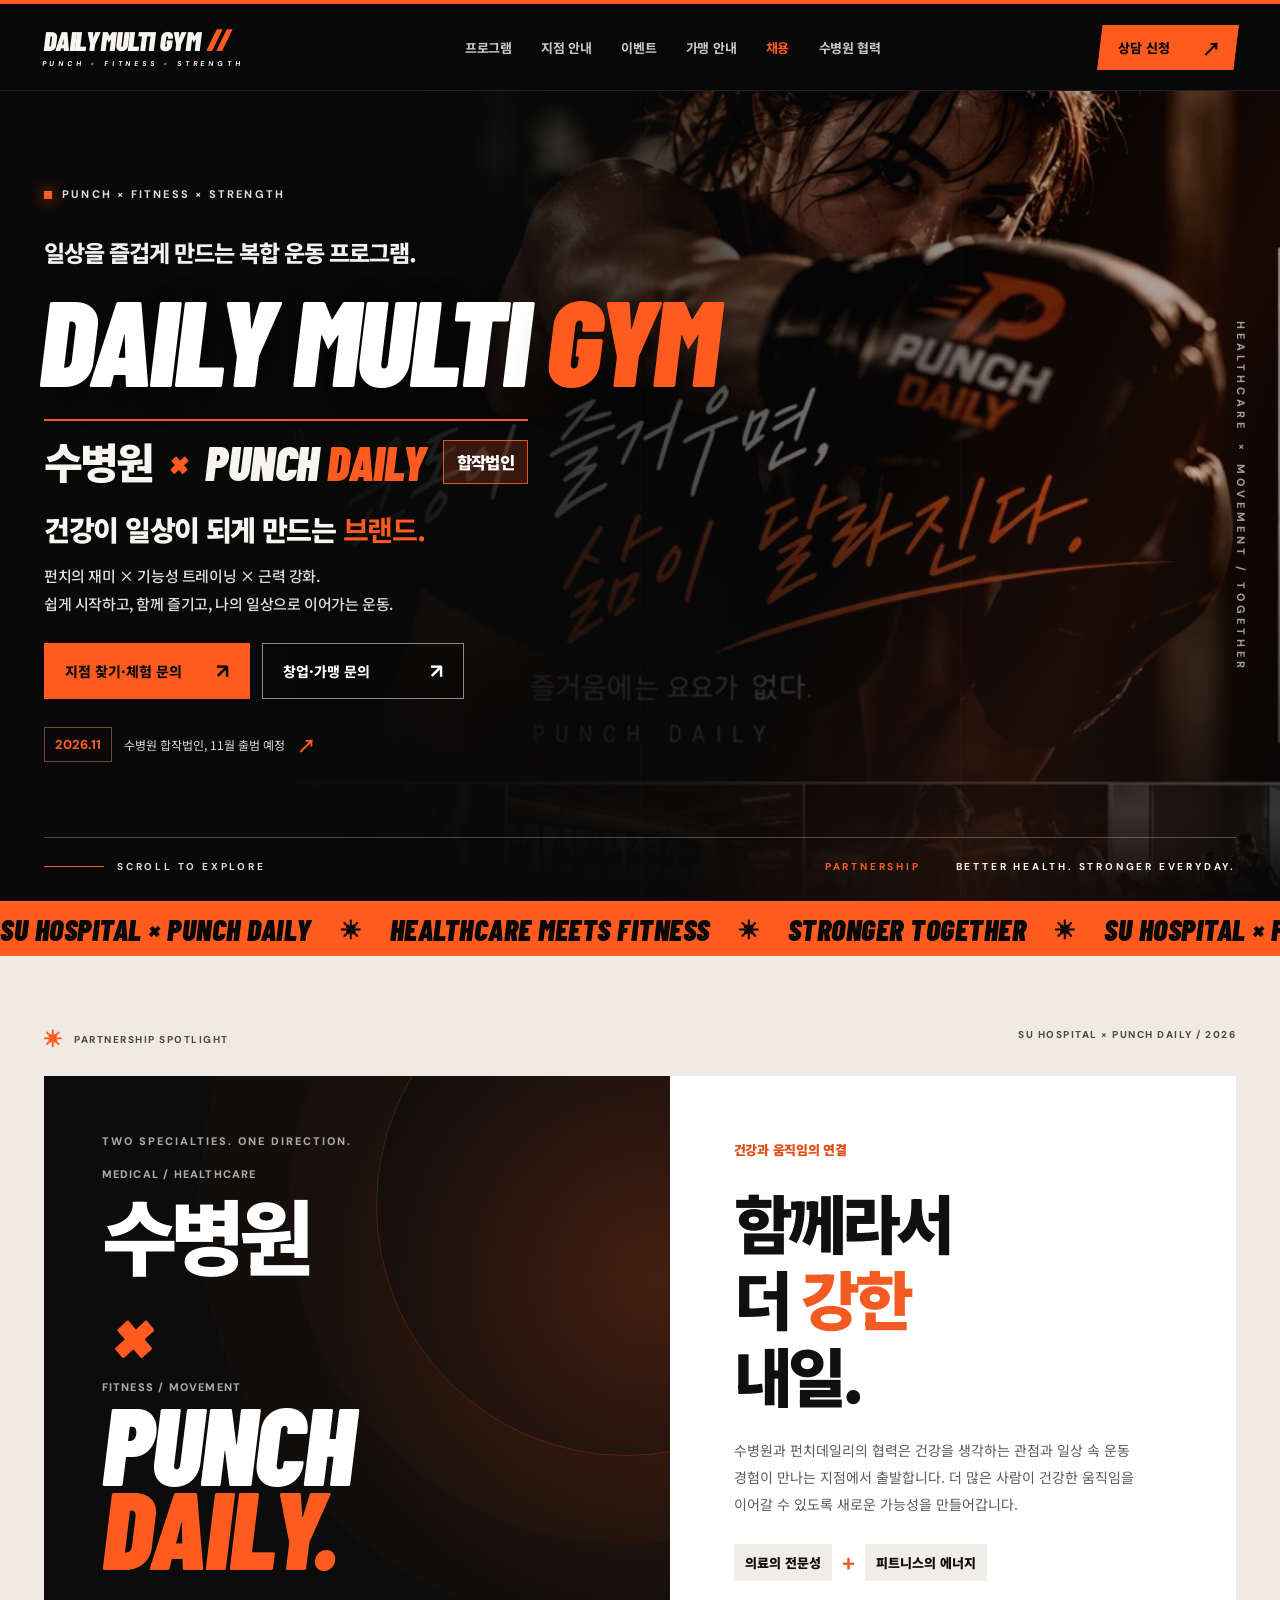
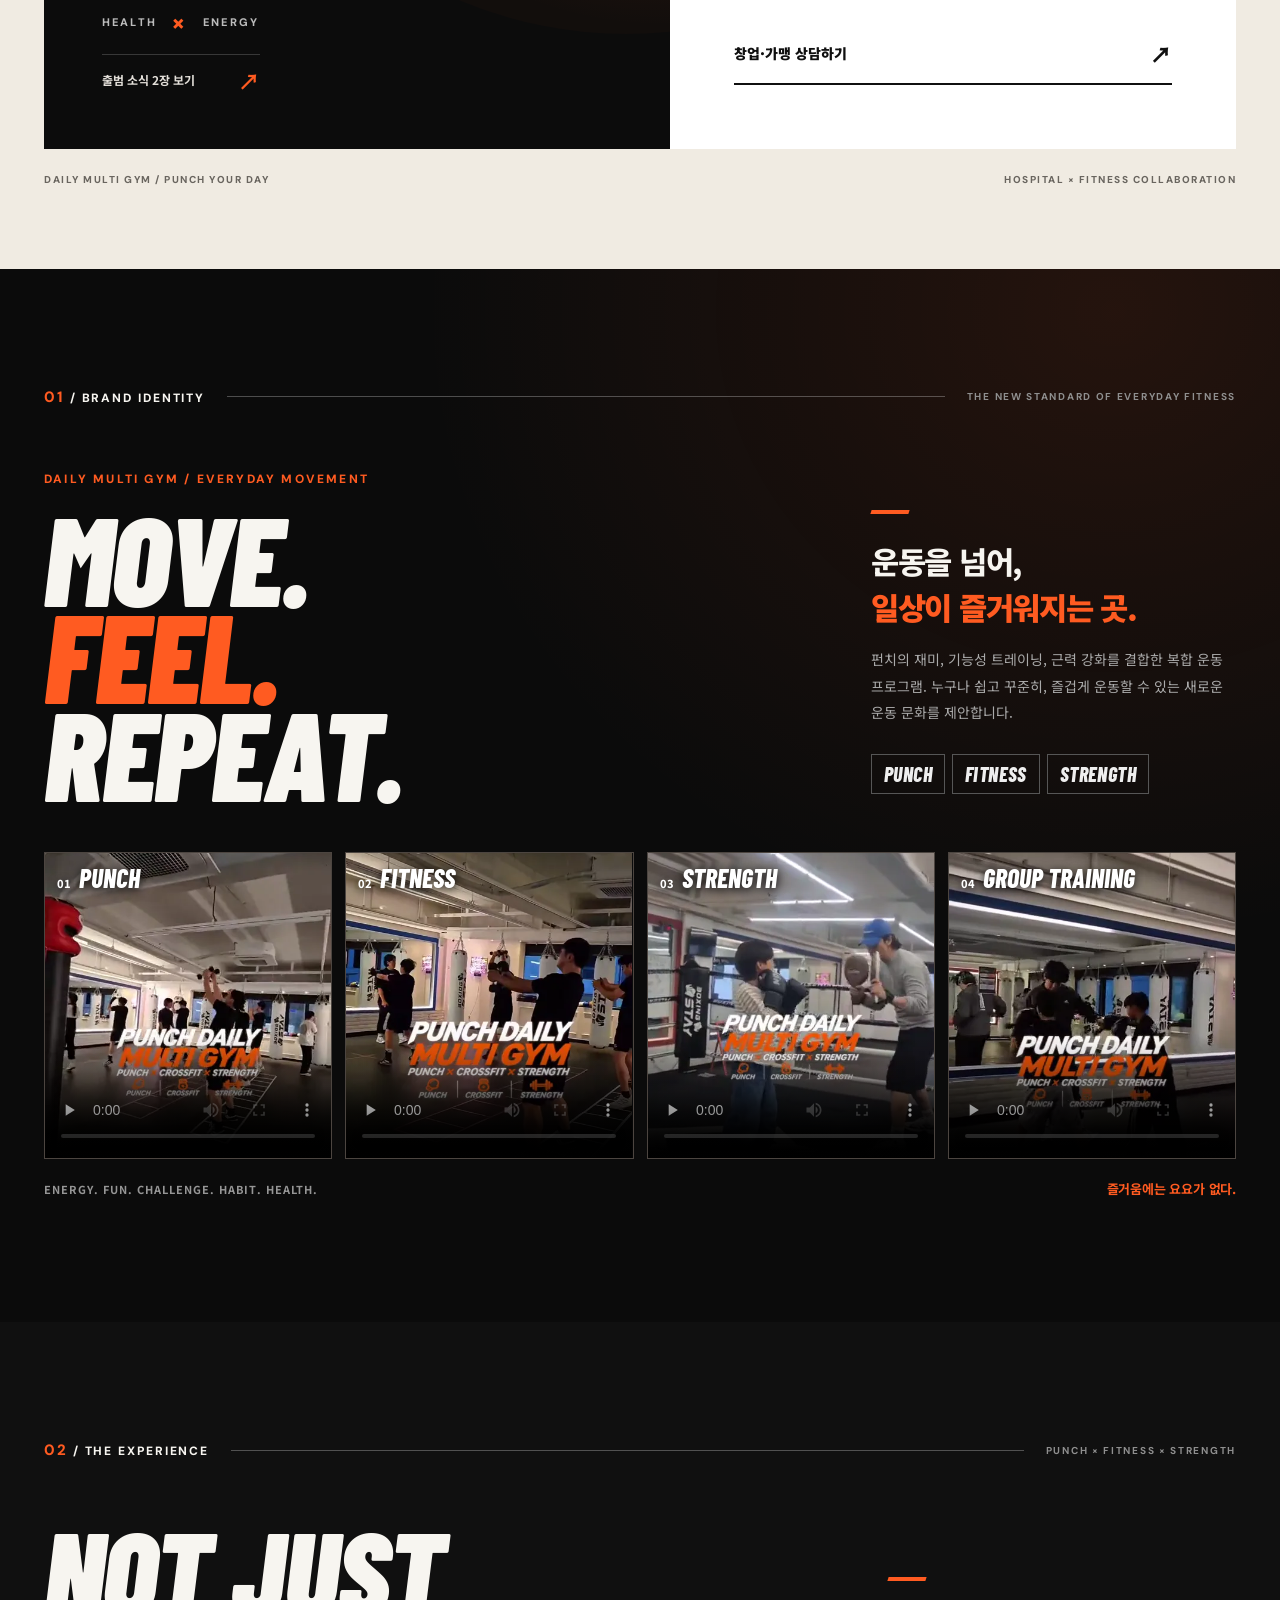
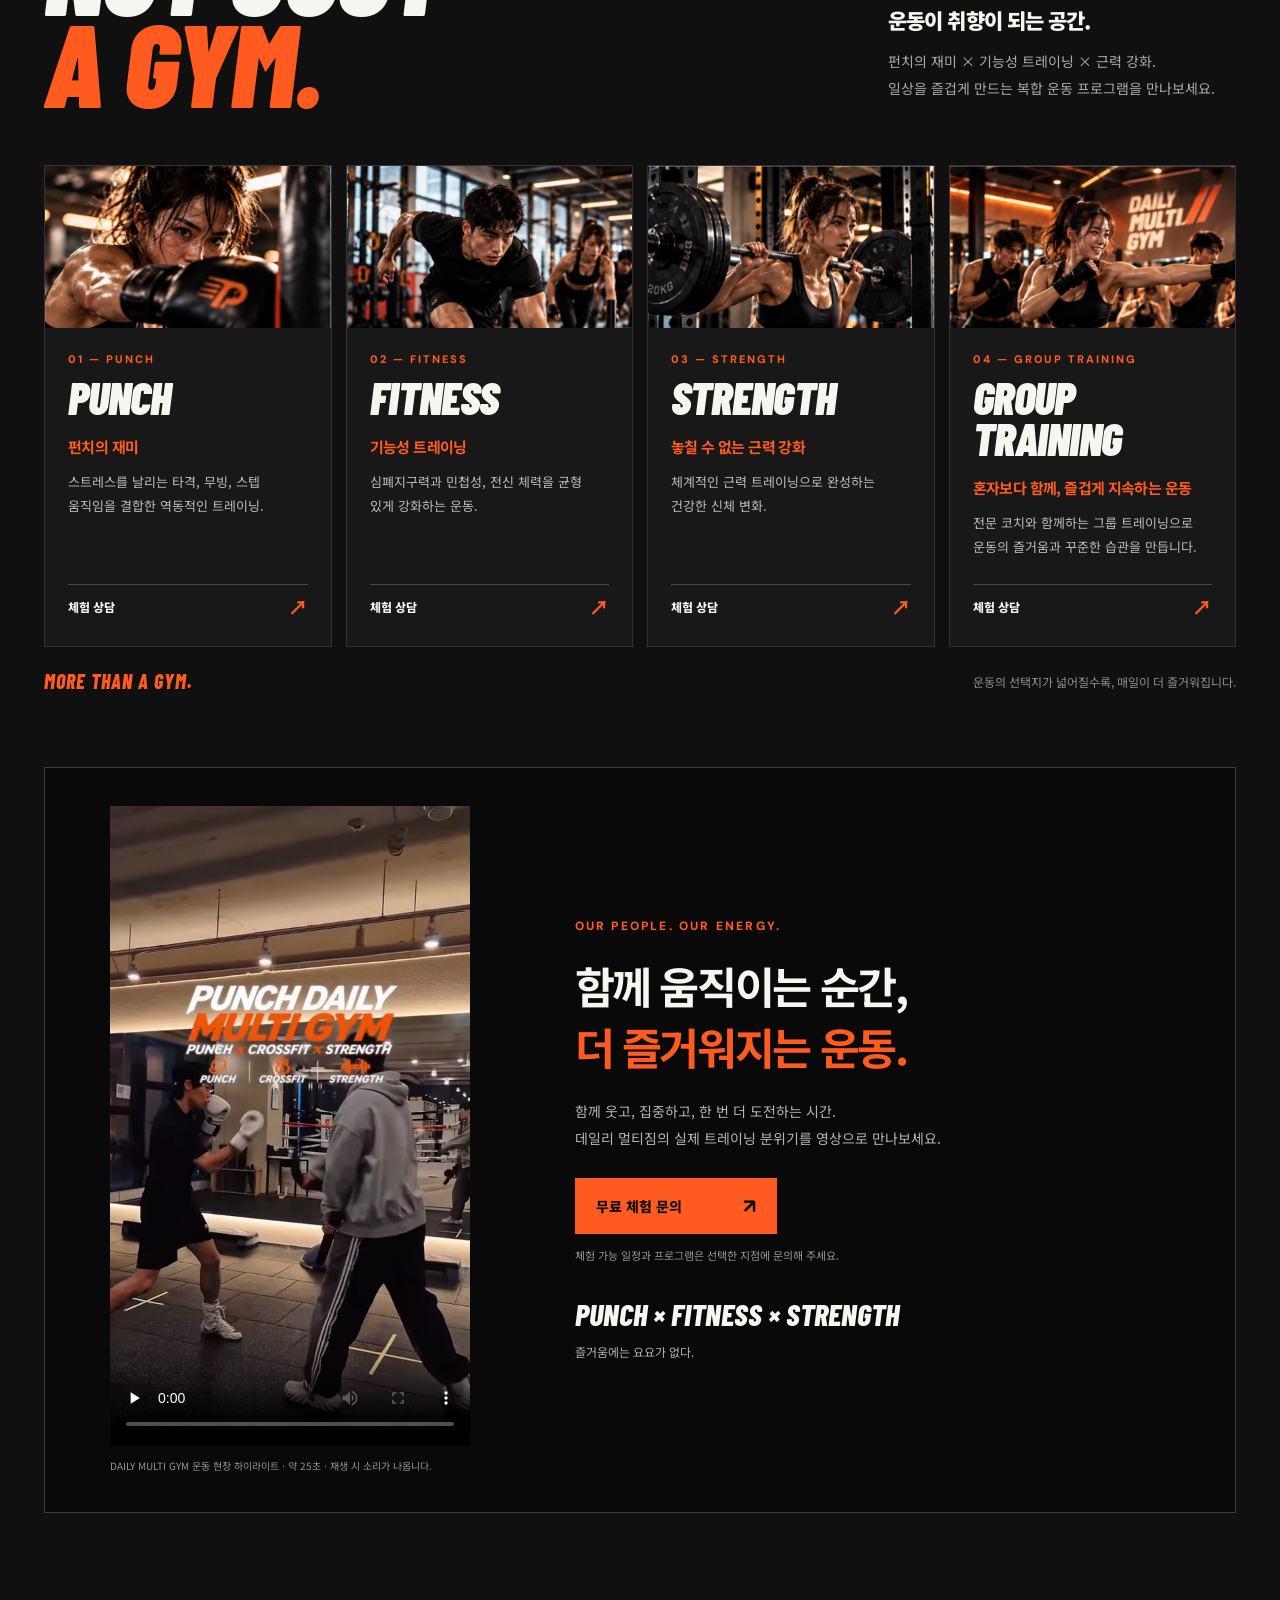
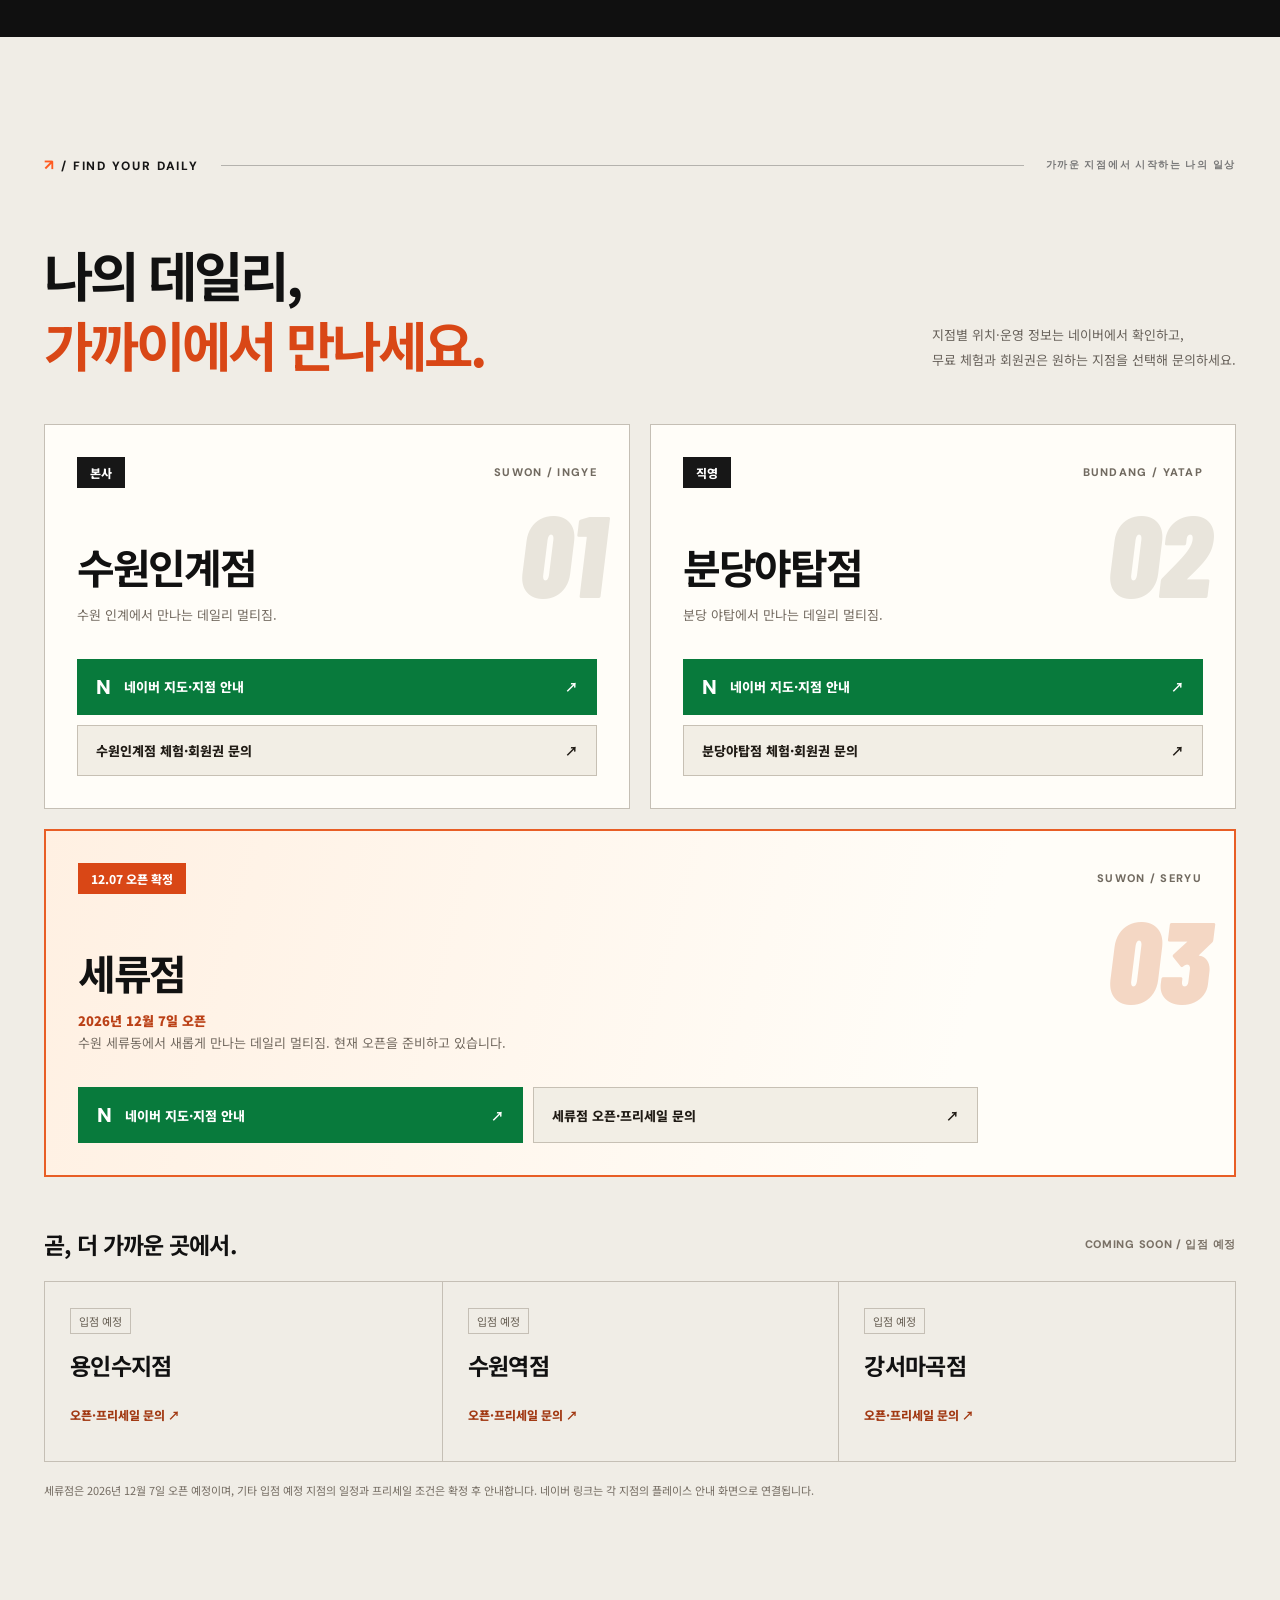
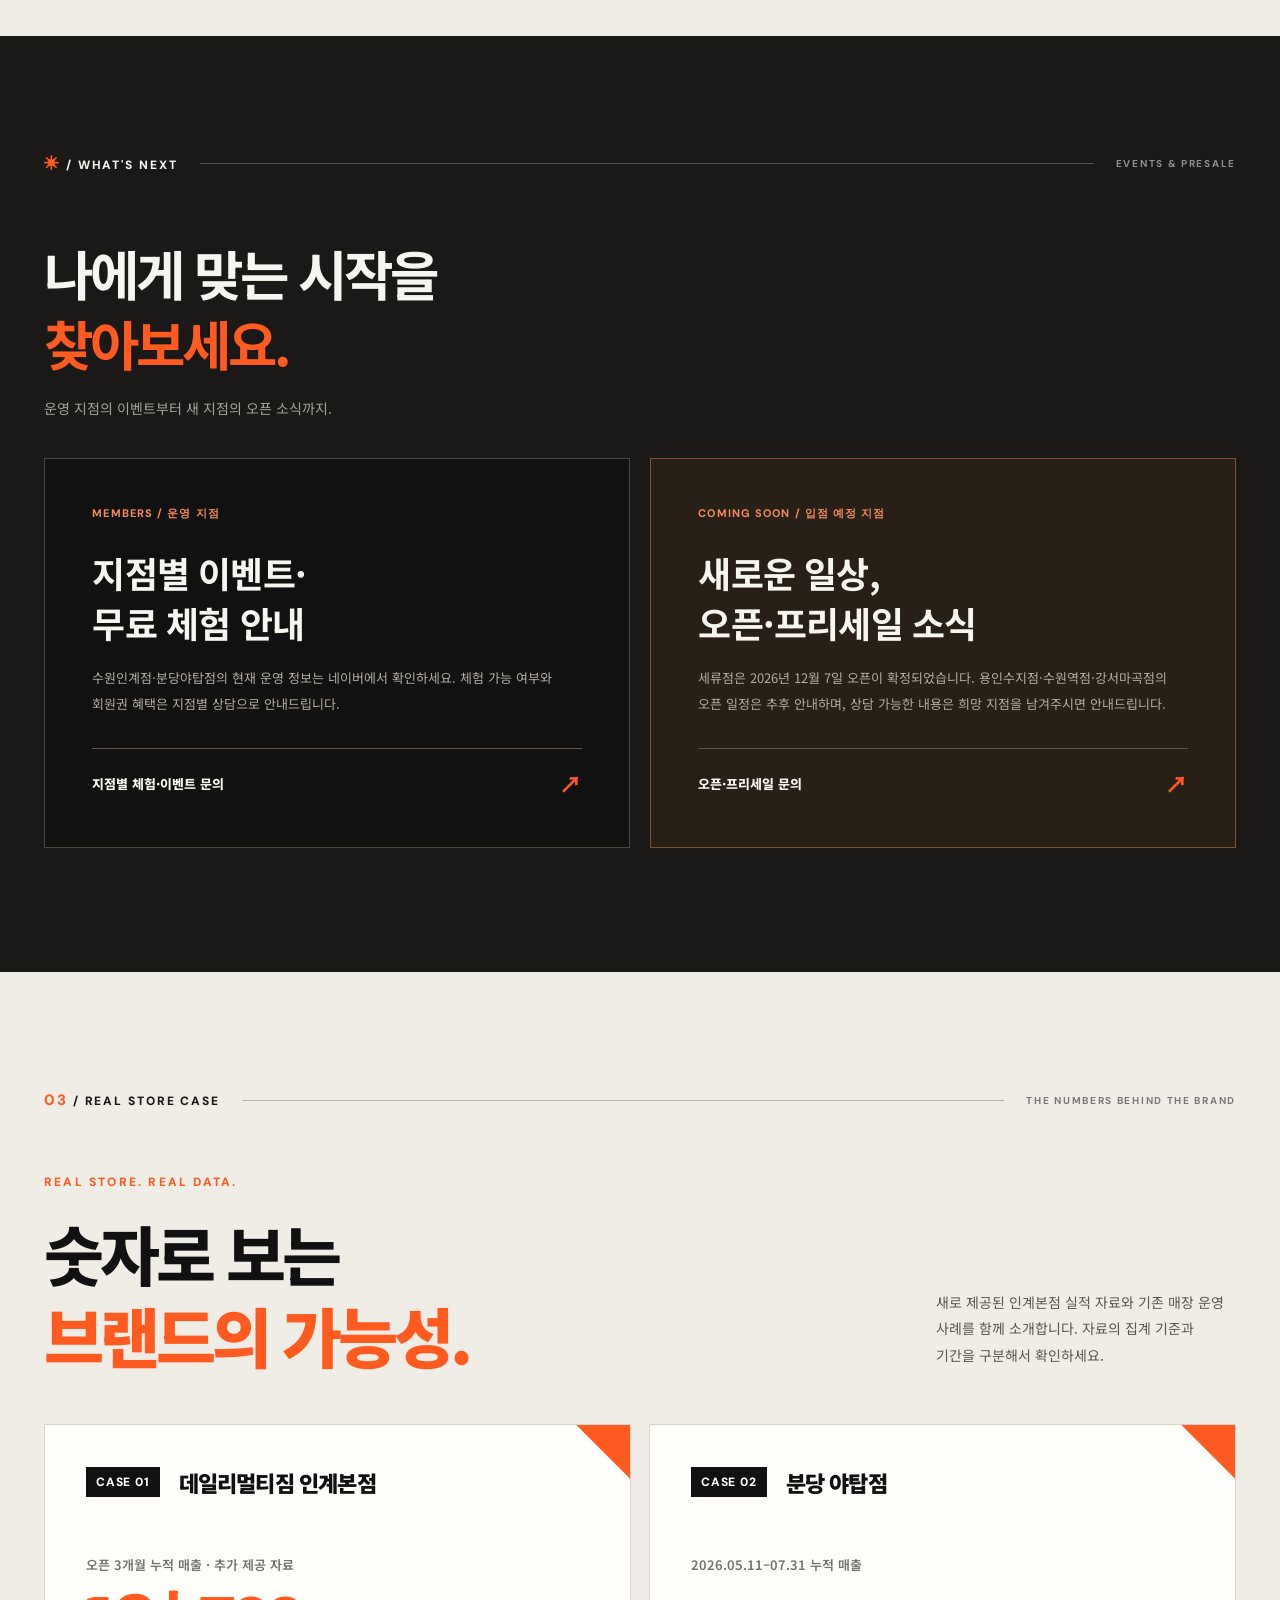
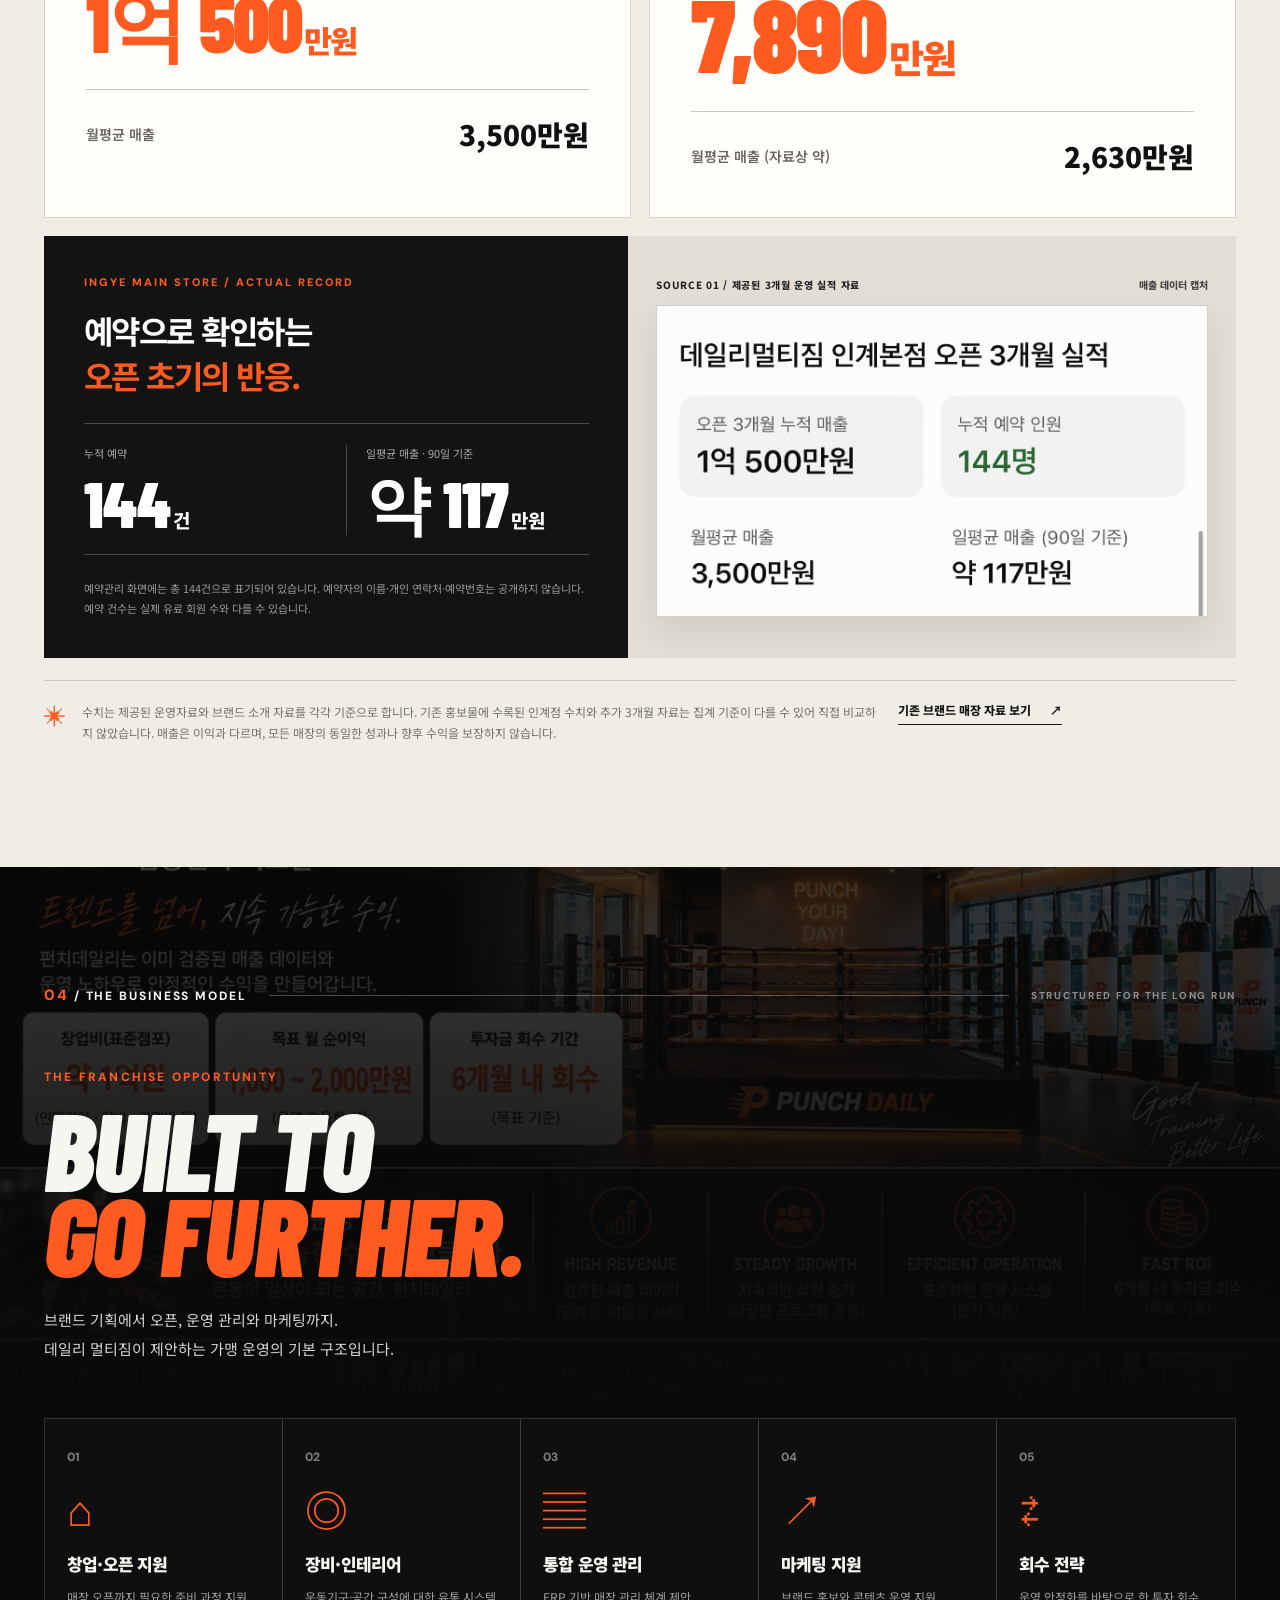
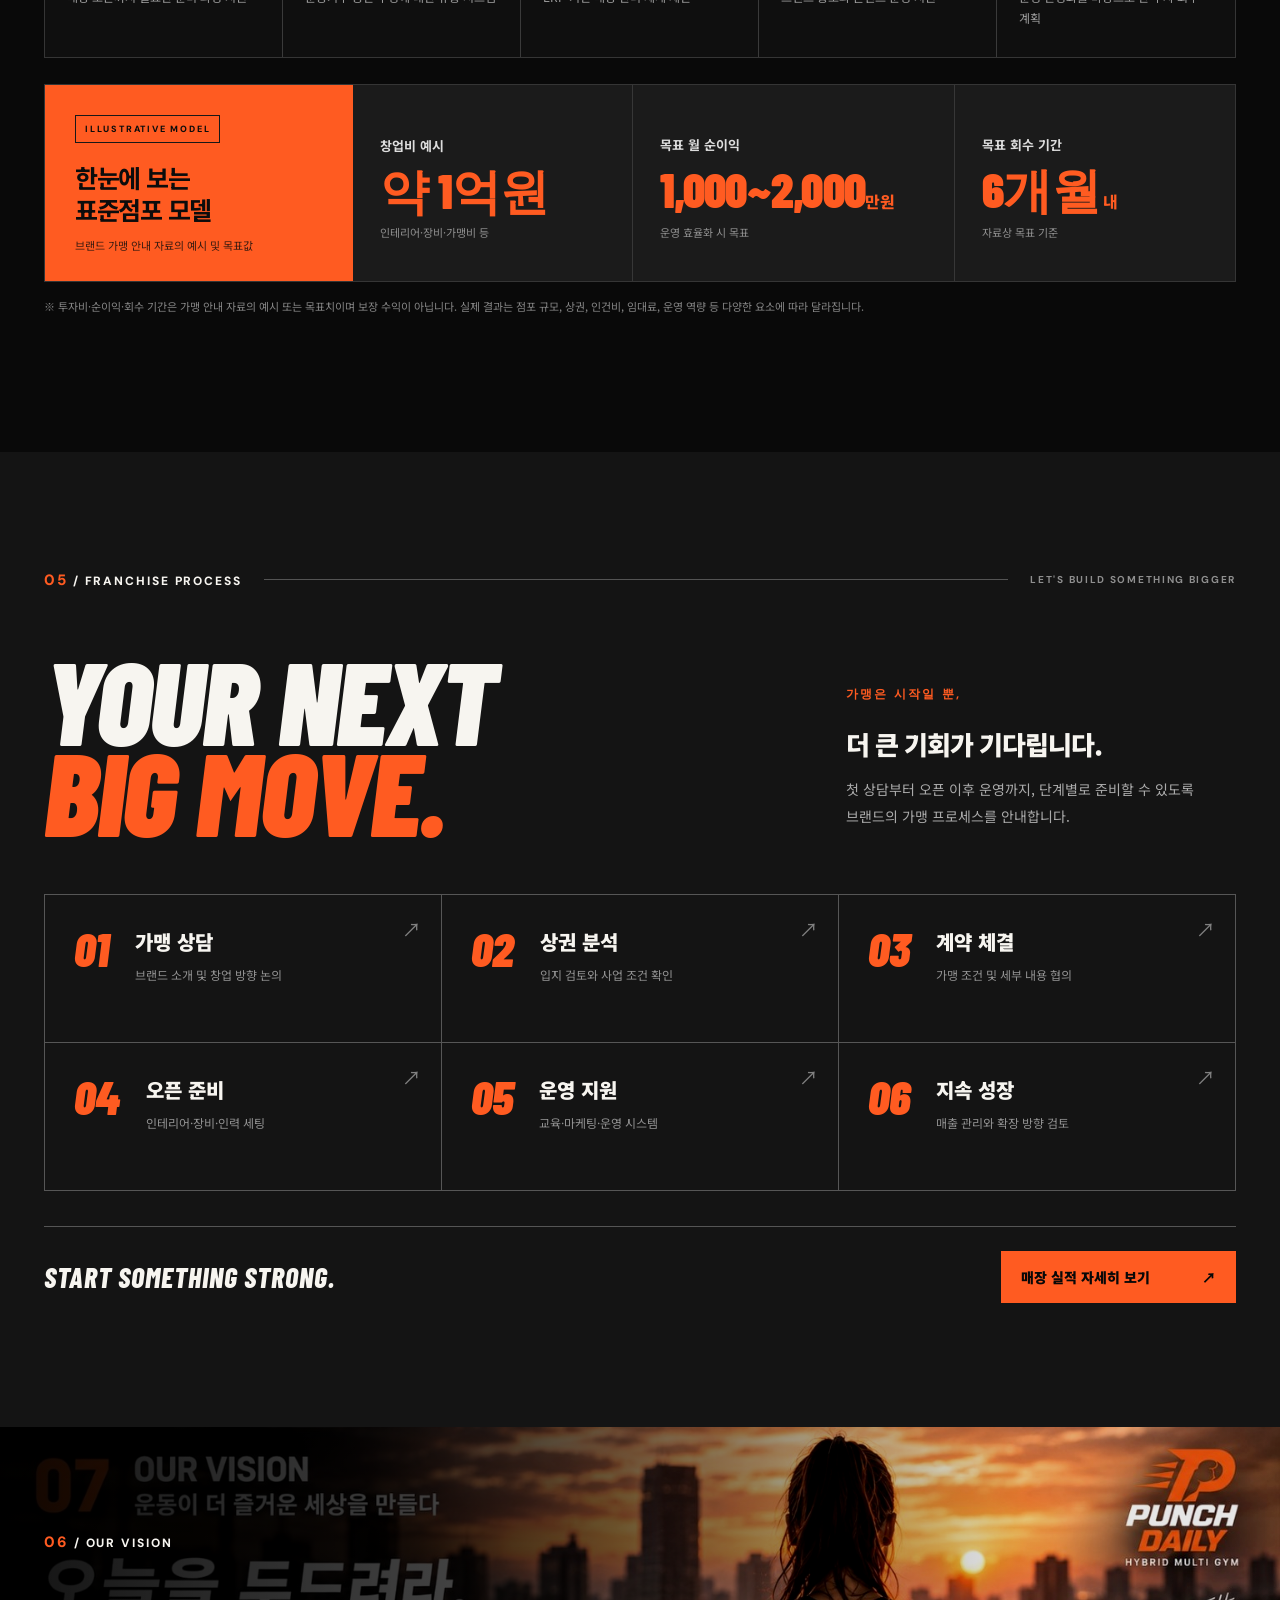
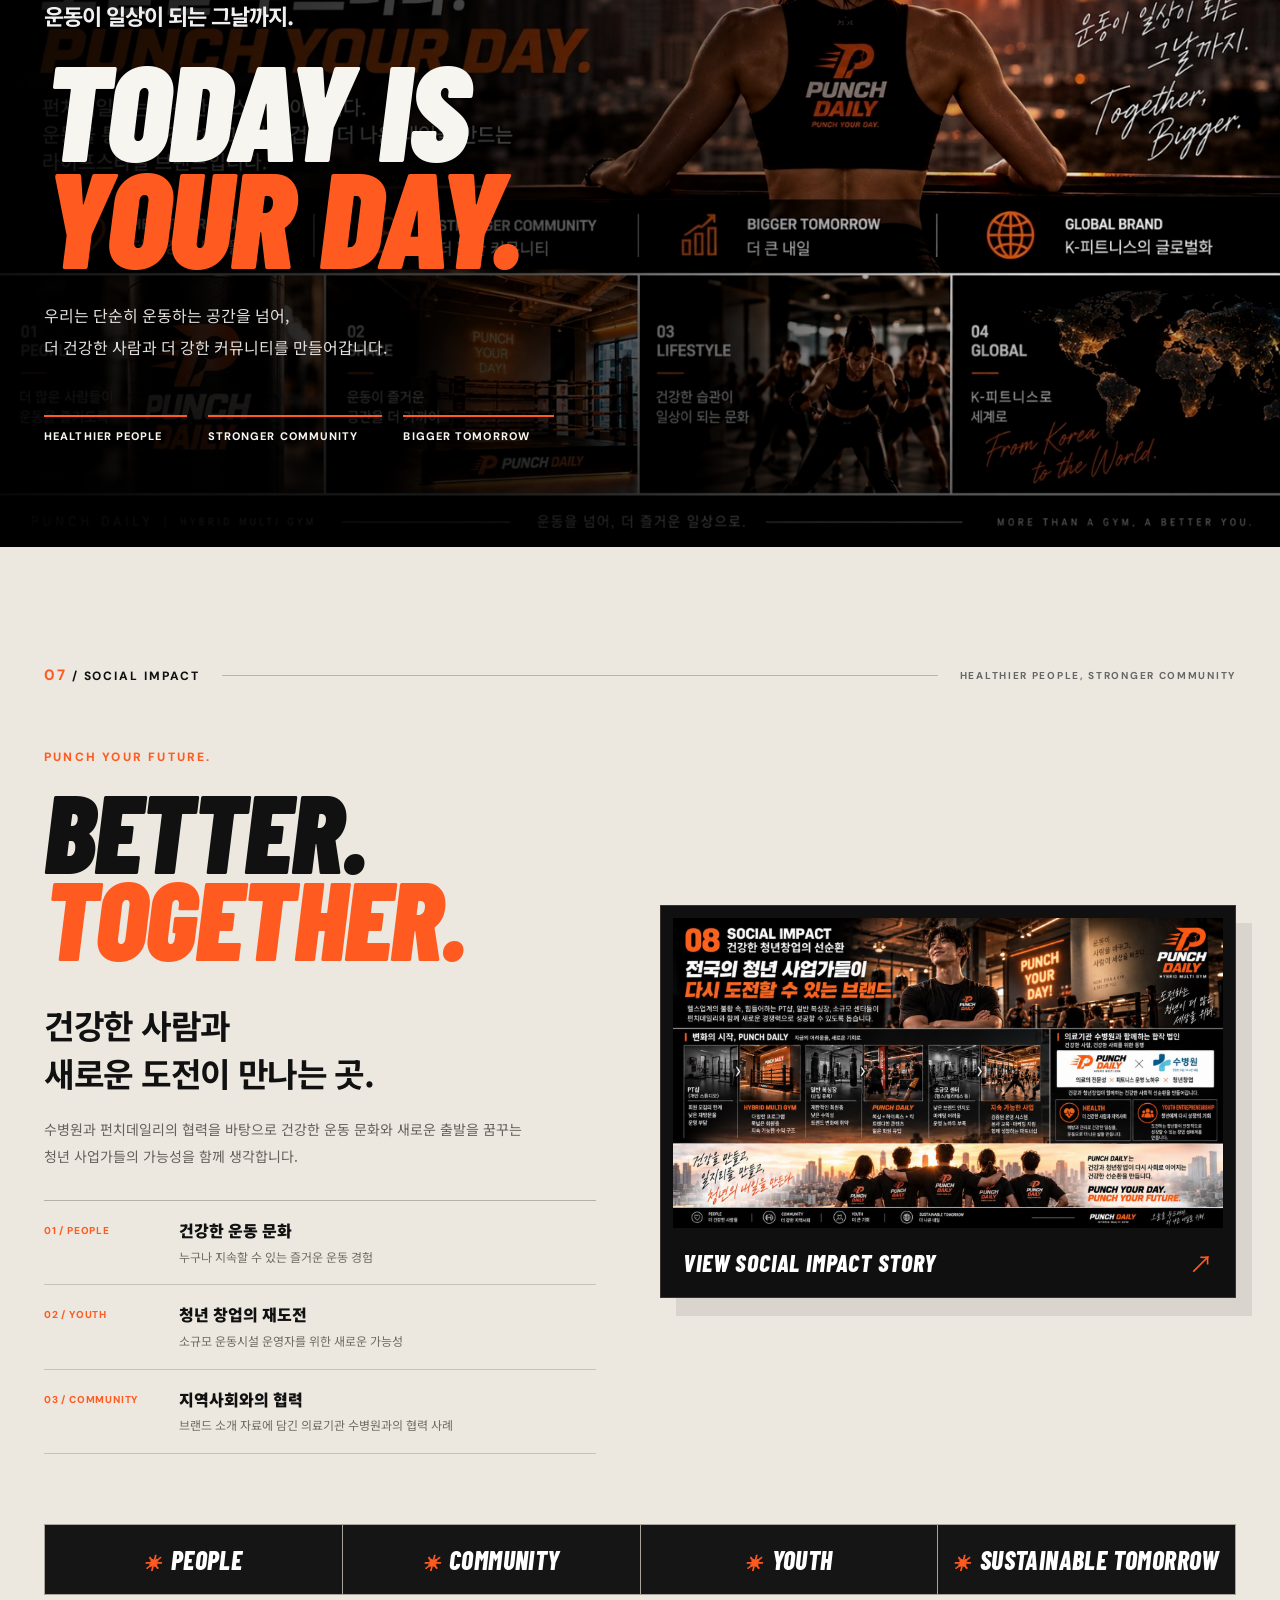
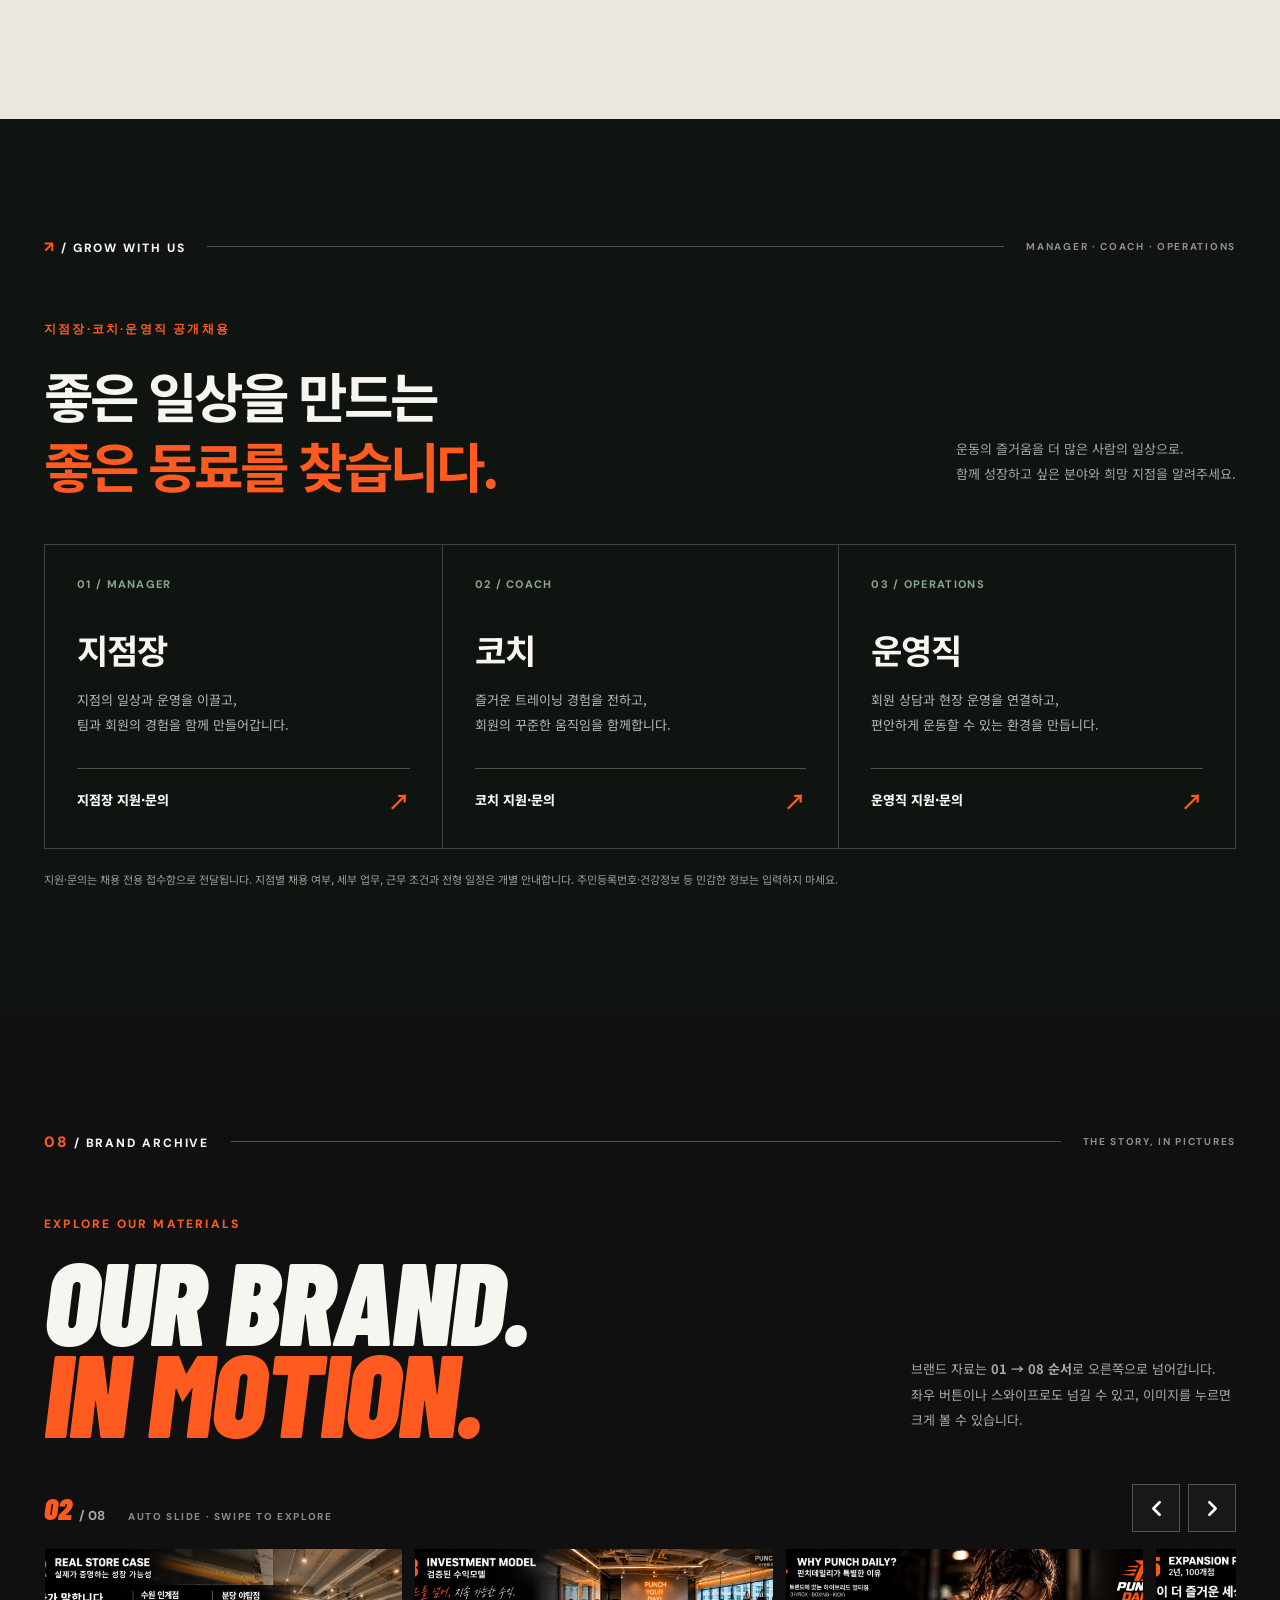
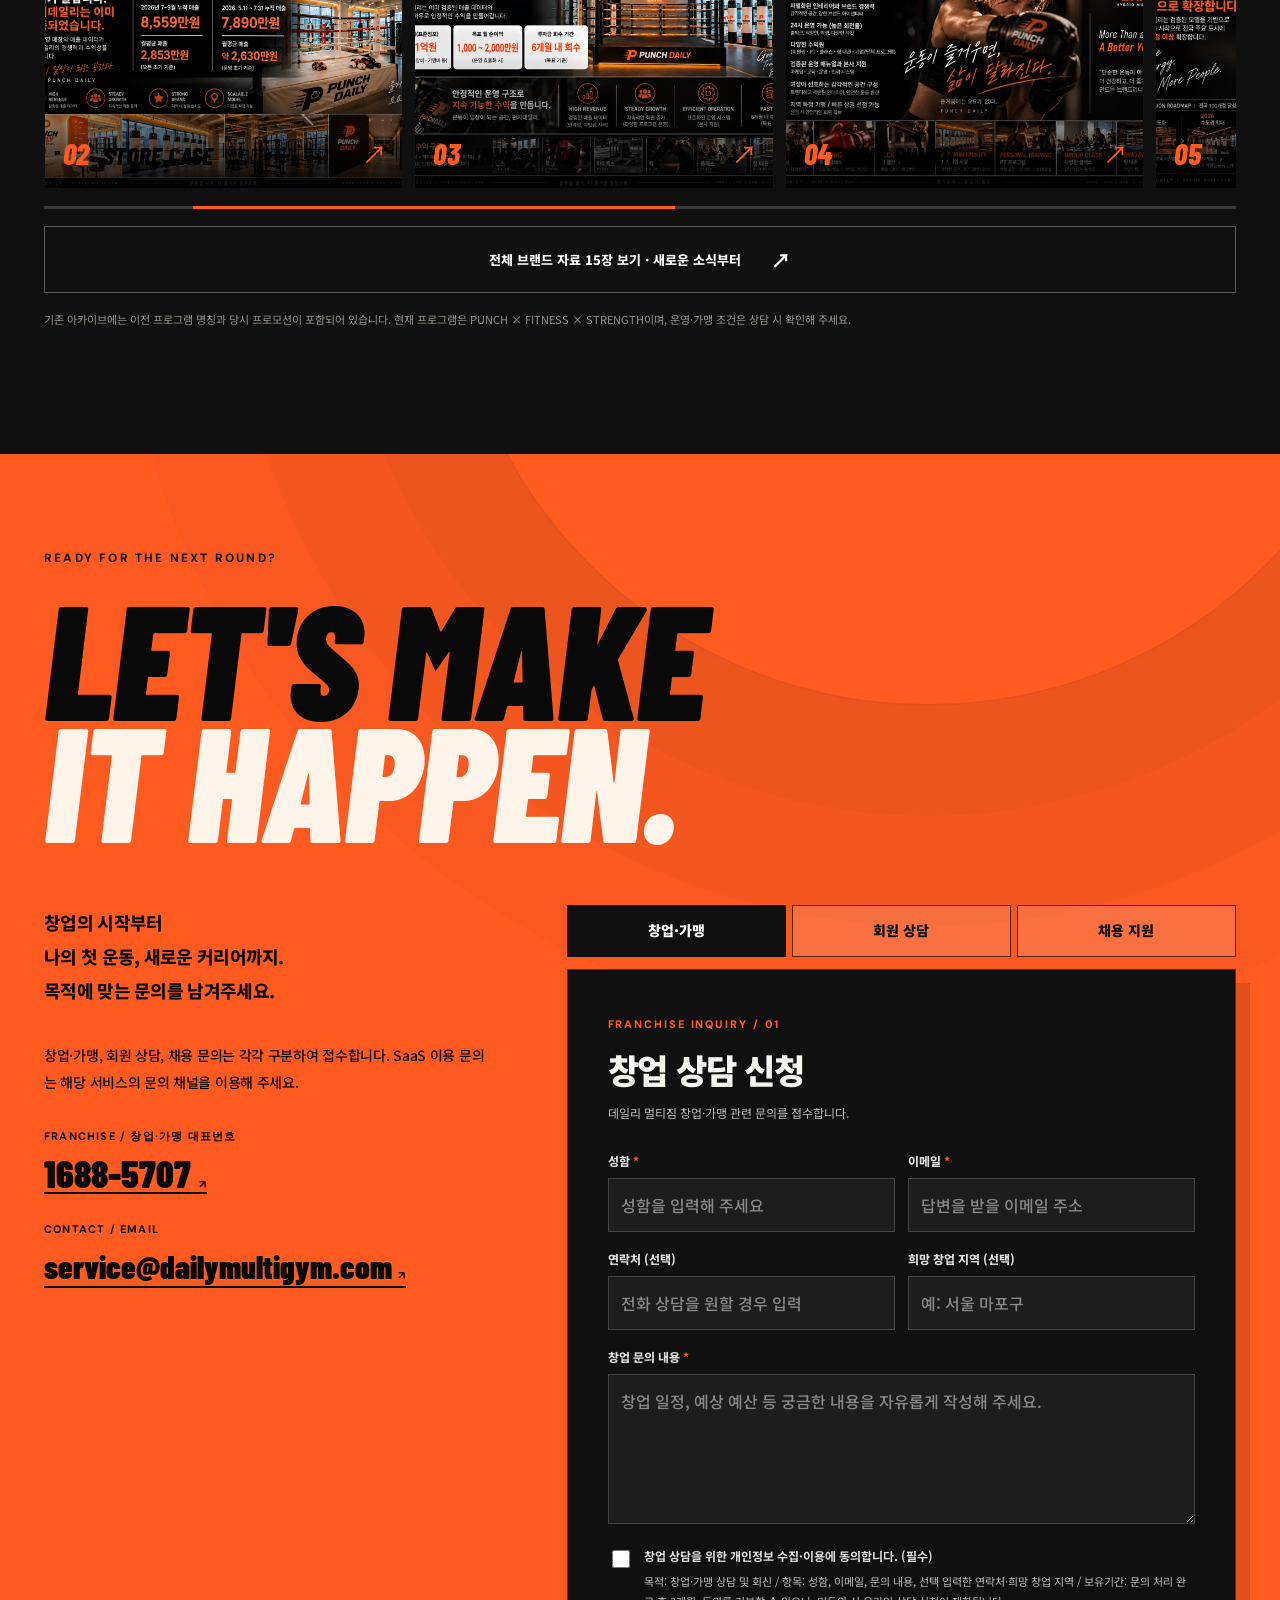
==== commit 10da55fe: "Feature Daily MultiGym training highlight video" ====
--- a/index.html
+++ b/index.html
@@ -221,8 +221,8 @@
           </div>
           <div class="section-after-note"><span>MORE THAN A GYM.</span><span>운동의 선택지가 넓어질수록, 매일이 더 즐거워집니다.</span></div>
           <div class="training-film reveal" id="training-film">
-            <figure><video controls playsinline preload="none" poster="assets/punch-training-poster.webp" width="720" height="900" aria-label="코치와 함께하는 펀치 미트 트레이닝 영상"><source src="assets/punch-training.mp4" type="video/mp4" />이 브라우저에서는 영상을 재생할 수 없습니다. <a href="assets/punch-training.mp4">영상 직접 보기</a></video><figcaption>실제 PUNCH 트레이닝 현장 · 약 20초 · 재생 시 소리가 나옵니다.</figcaption></figure>
-            <div class="training-film-copy"><p class="orange-kicker">REAL MOVEMENT. REAL ENERGY.</p><h3>오늘의 한 번이,<br /><em>즐거운 일상으로.</em></h3><p>코치와 호흡을 맞추고, 나의 리듬으로 움직이는 시간.<br />펀치 미트 트레이닝의 생생한 현장을 영상으로 만나보세요.</p><a class="button button-orange" href="#member-inquiry" data-inquiry-kind="member" data-inquiry-interest="무료 체험">무료 체험 문의 <span aria-hidden="true">↗</span></a><small>체험 가능 일정과 프로그램은 선택한 지점에 문의해 주세요.</small><strong>PUNCH × FITNESS × STRENGTH</strong><span>즐거움에는 요요가 없다.</span></div>
+            <figure><video controls playsinline preload="none" poster="assets/daily-multigym-highlights-poster.webp" width="720" height="1280" aria-label="데일리 멀티짐 실제 운동 현장 하이라이트 영상"><source src="assets/daily-multigym-highlights.mp4" type="video/mp4" />이 브라우저에서는 영상을 재생할 수 없습니다. <a href="assets/daily-multigym-highlights.mp4">영상 직접 보기</a></video><figcaption>DAILY MULTI GYM 운동 현장 하이라이트 · 약 25초 · 재생 시 소리가 나옵니다.</figcaption></figure>
+            <div class="training-film-copy"><p class="orange-kicker">OUR PEOPLE. OUR ENERGY.</p><h3>함께 움직이는 순간,<br /><em>더 즐거워지는 운동.</em></h3><p>함께 웃고, 집중하고, 한 번 더 도전하는 시간.<br />데일리 멀티짐의 실제 트레이닝 분위기를 영상으로 만나보세요.</p><a class="button button-orange" href="#member-inquiry" data-inquiry-kind="member" data-inquiry-interest="무료 체험">무료 체험 문의 <span aria-hidden="true">↗</span></a><small>체험 가능 일정과 프로그램은 선택한 지점에 문의해 주세요.</small><strong>PUNCH × FITNESS × STRENGTH</strong><span>즐거움에는 요요가 없다.</span></div>
           </div>
         </div>
       </section>
--- a/updates.css
+++ b/updates.css
@@ -73,8 +73,8 @@
 .experience-copy a:hover { color: var(--orange); }
 .experience-copy a span { font-size: 20px; color: var(--orange); }
 .training-film { display: grid; grid-template-columns: minmax(0,.8fr) minmax(0,1.2fr); gap: clamp(32px,6vw,90px); align-items: center; margin-top: 74px; padding: 38px; border: 1px solid #3d3a36; background: #090909; scroll-margin-top: 100px; }
-.training-film figure { width: 100%; max-width: 400px; margin: 0 auto; }
-.training-film video { display: block; width: 100%; height: auto; aspect-ratio: 4/5; background: #151515; object-fit: contain; }
+.training-film figure { width: 100%; max-width: 360px; margin: 0 auto; }
+.training-film video { display: block; width: 100%; height: auto; aspect-ratio: 9/16; background: #151515; object-fit: contain; }
 .training-film figcaption { font-size: 10px; line-height: 1.7; color: #95938e; padding-top: 11px; }
 .training-film-copy { min-width: 0; }
 .training-film-copy h3 { font-size: clamp(27px,3.4vw,49px); letter-spacing: -.055em; line-height: 1.4; margin: 0 0 20px; }
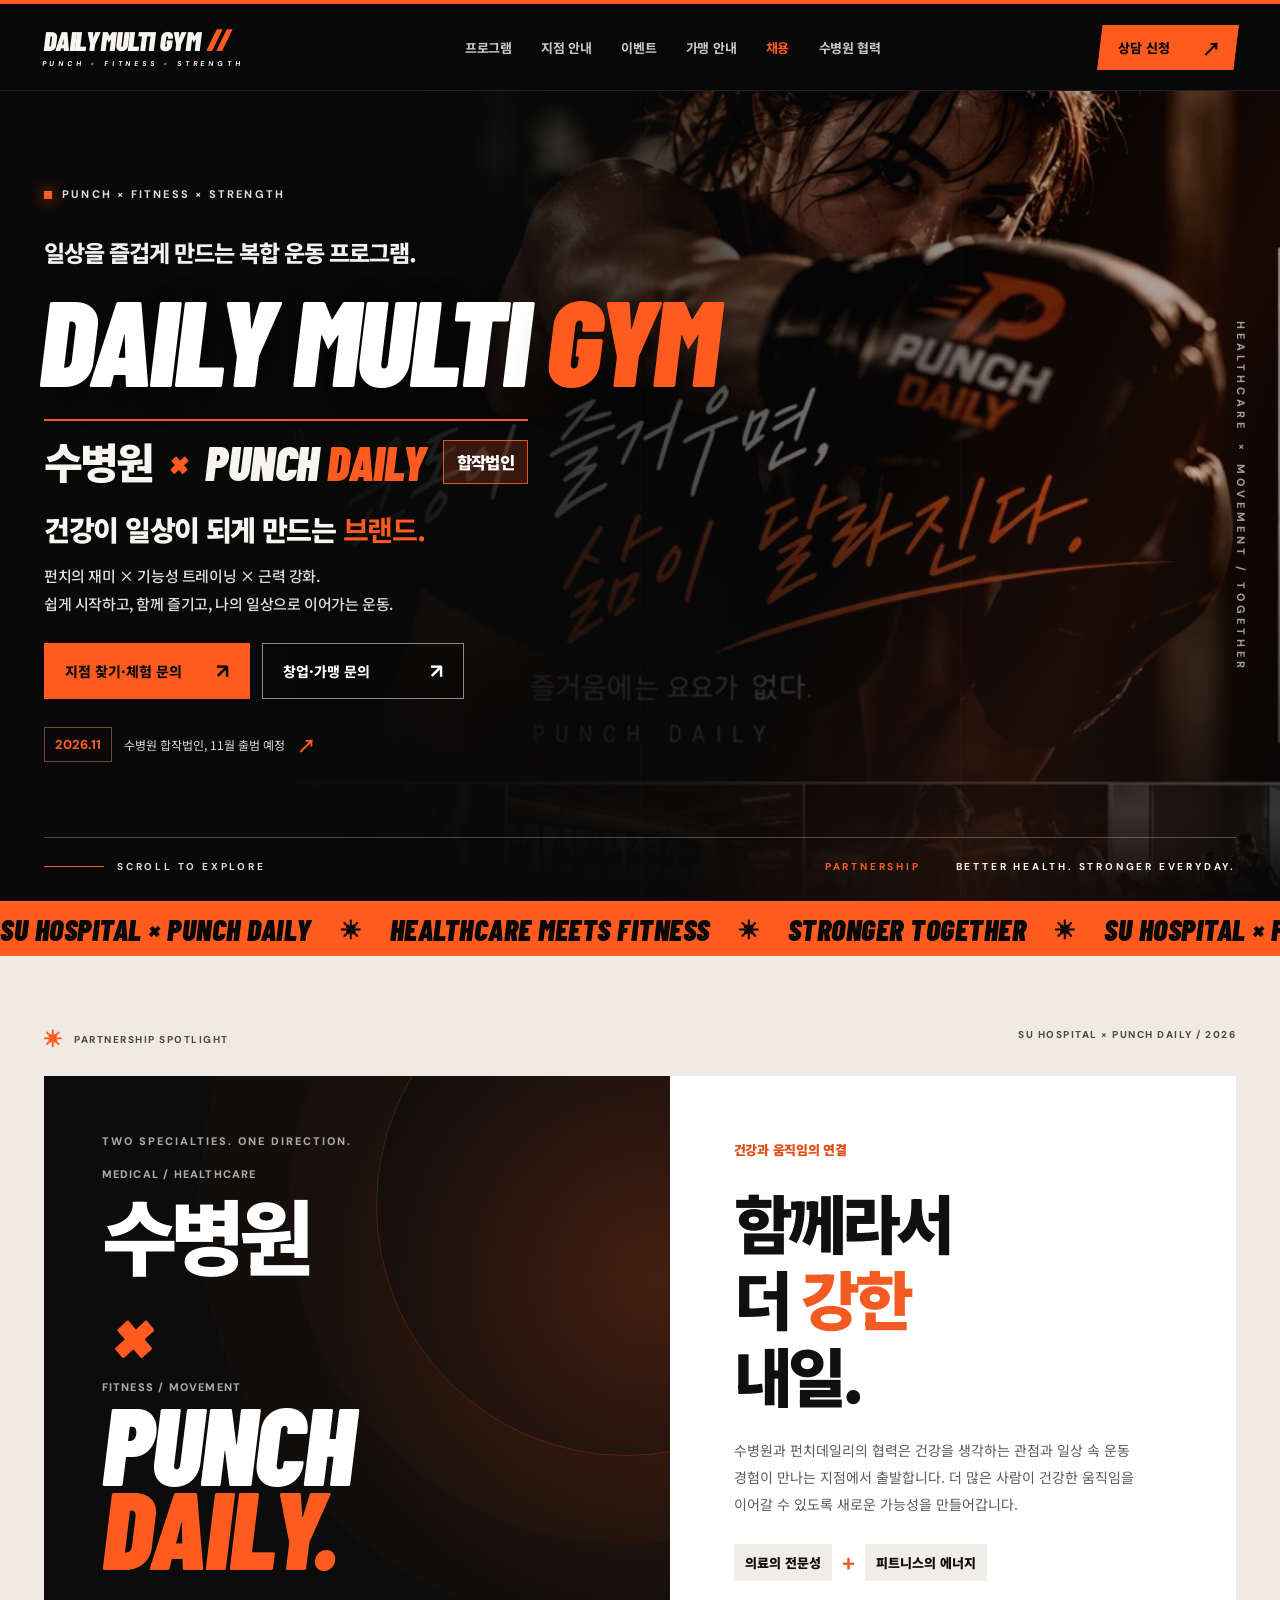
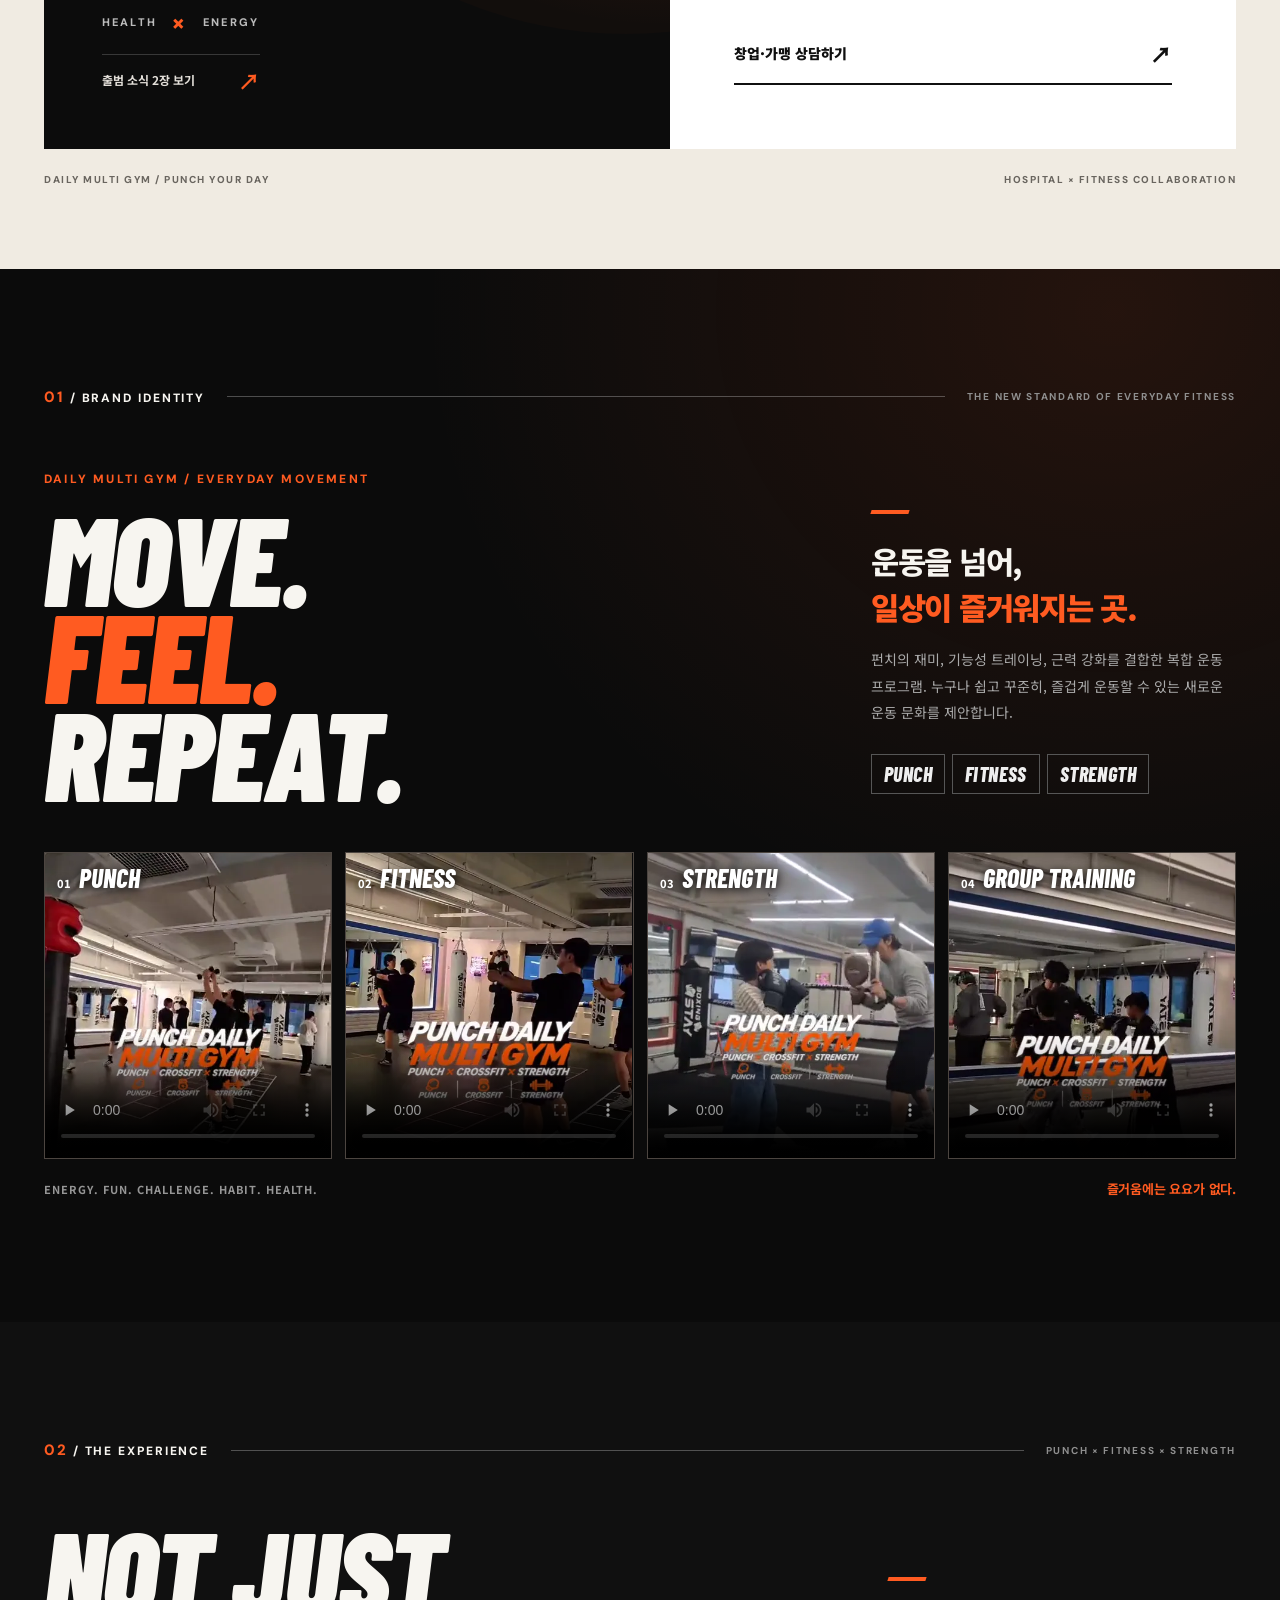
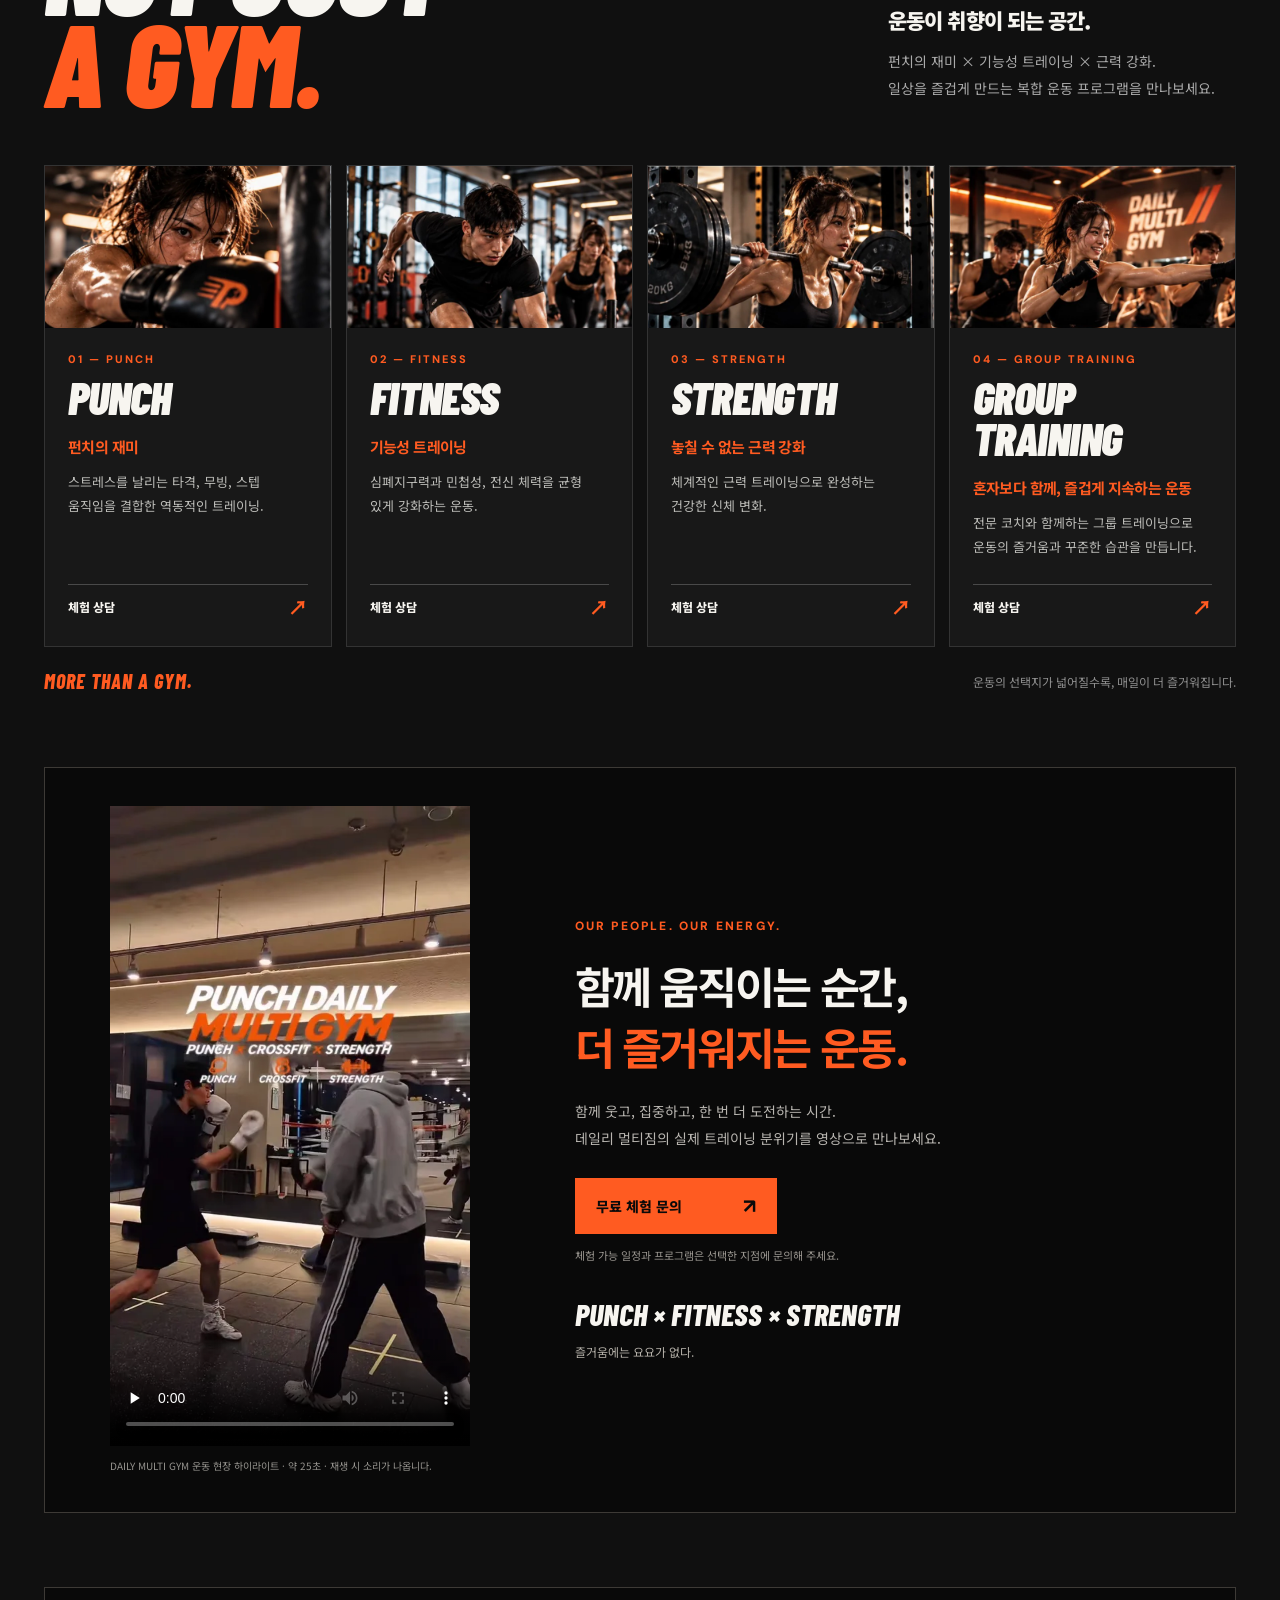
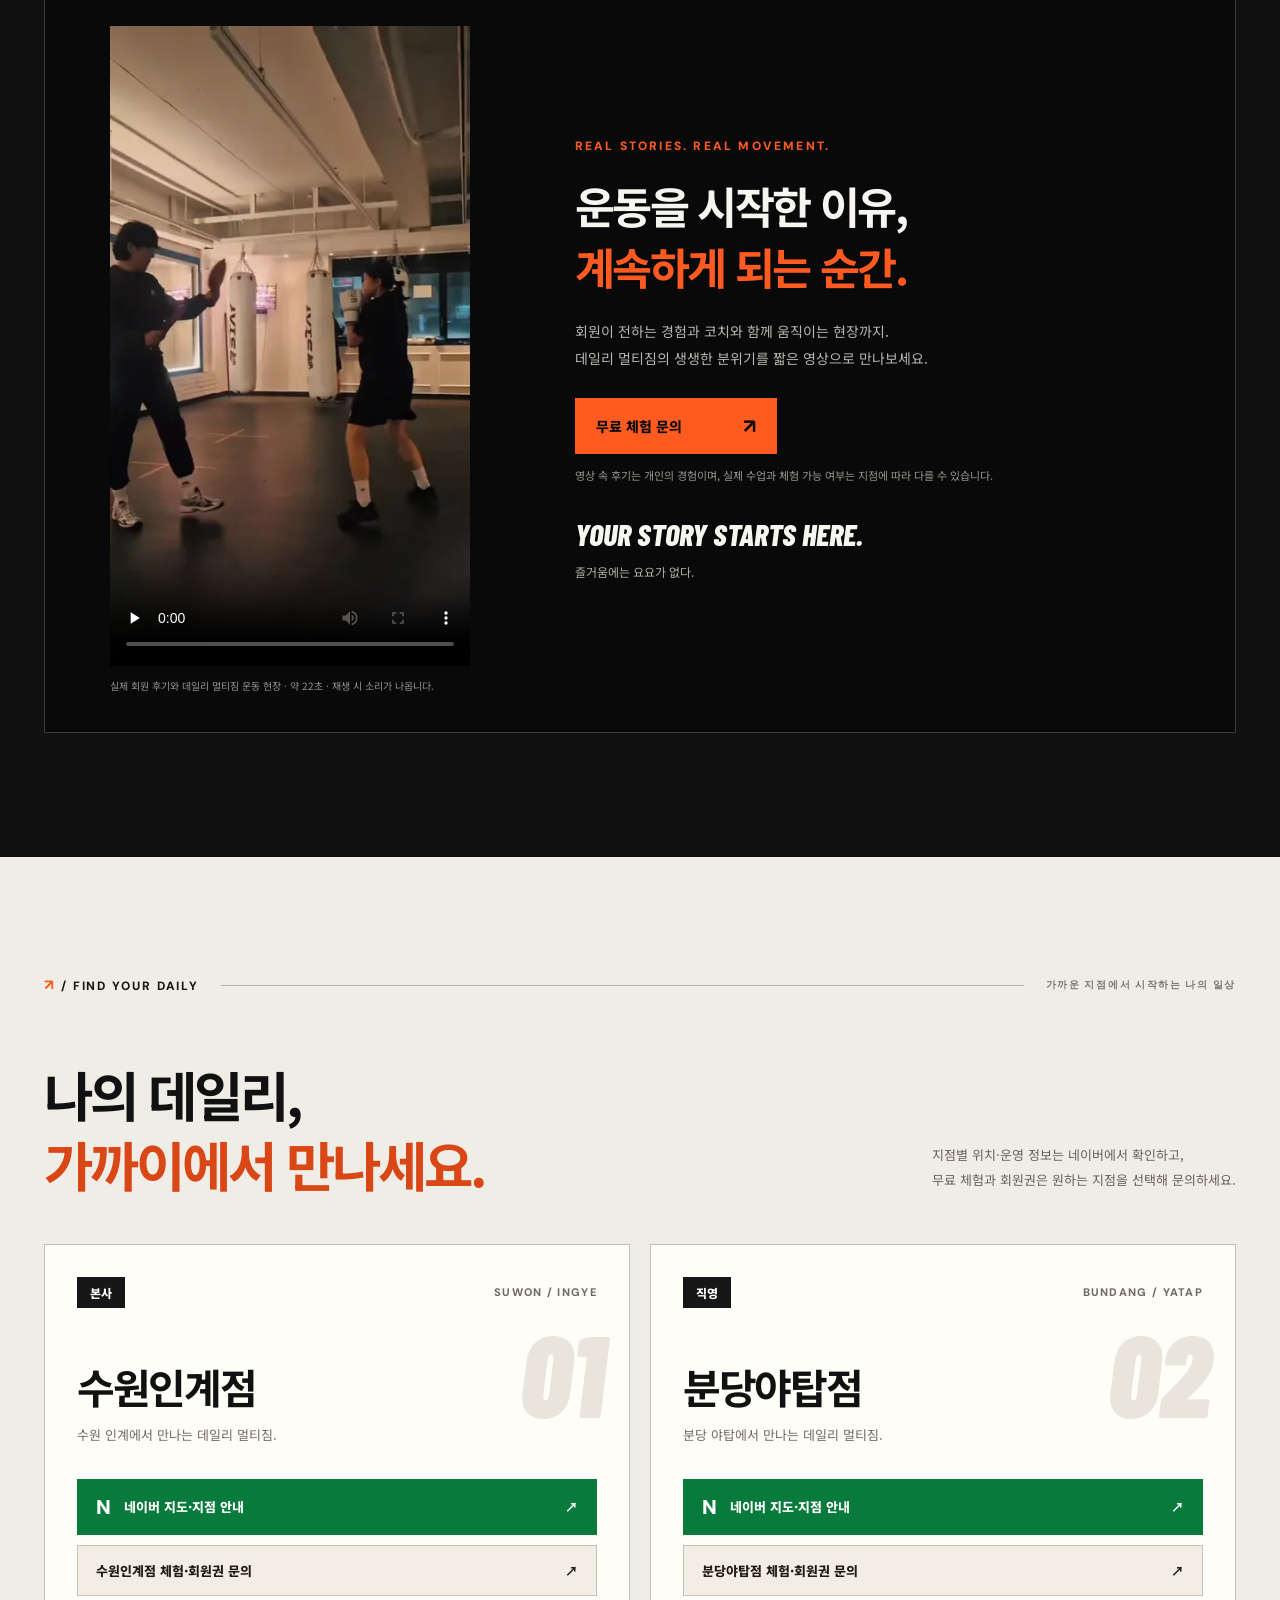
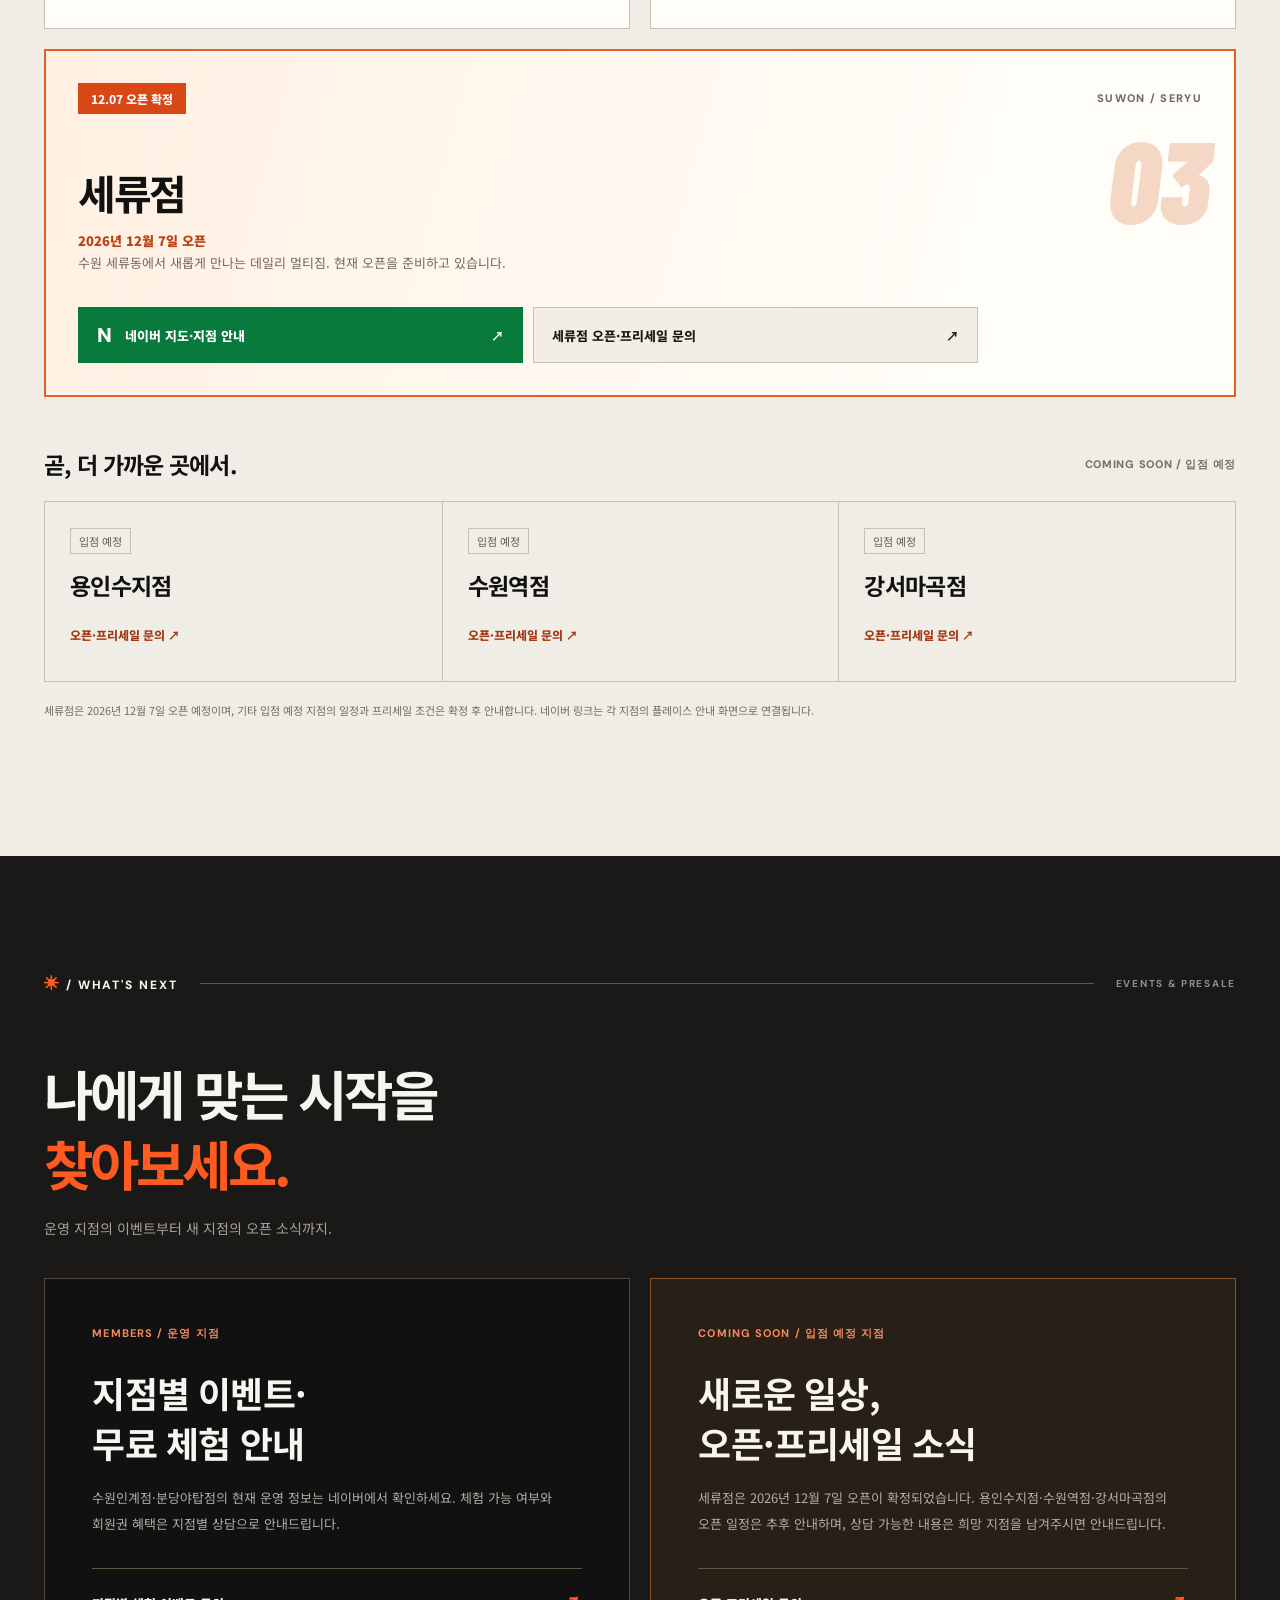
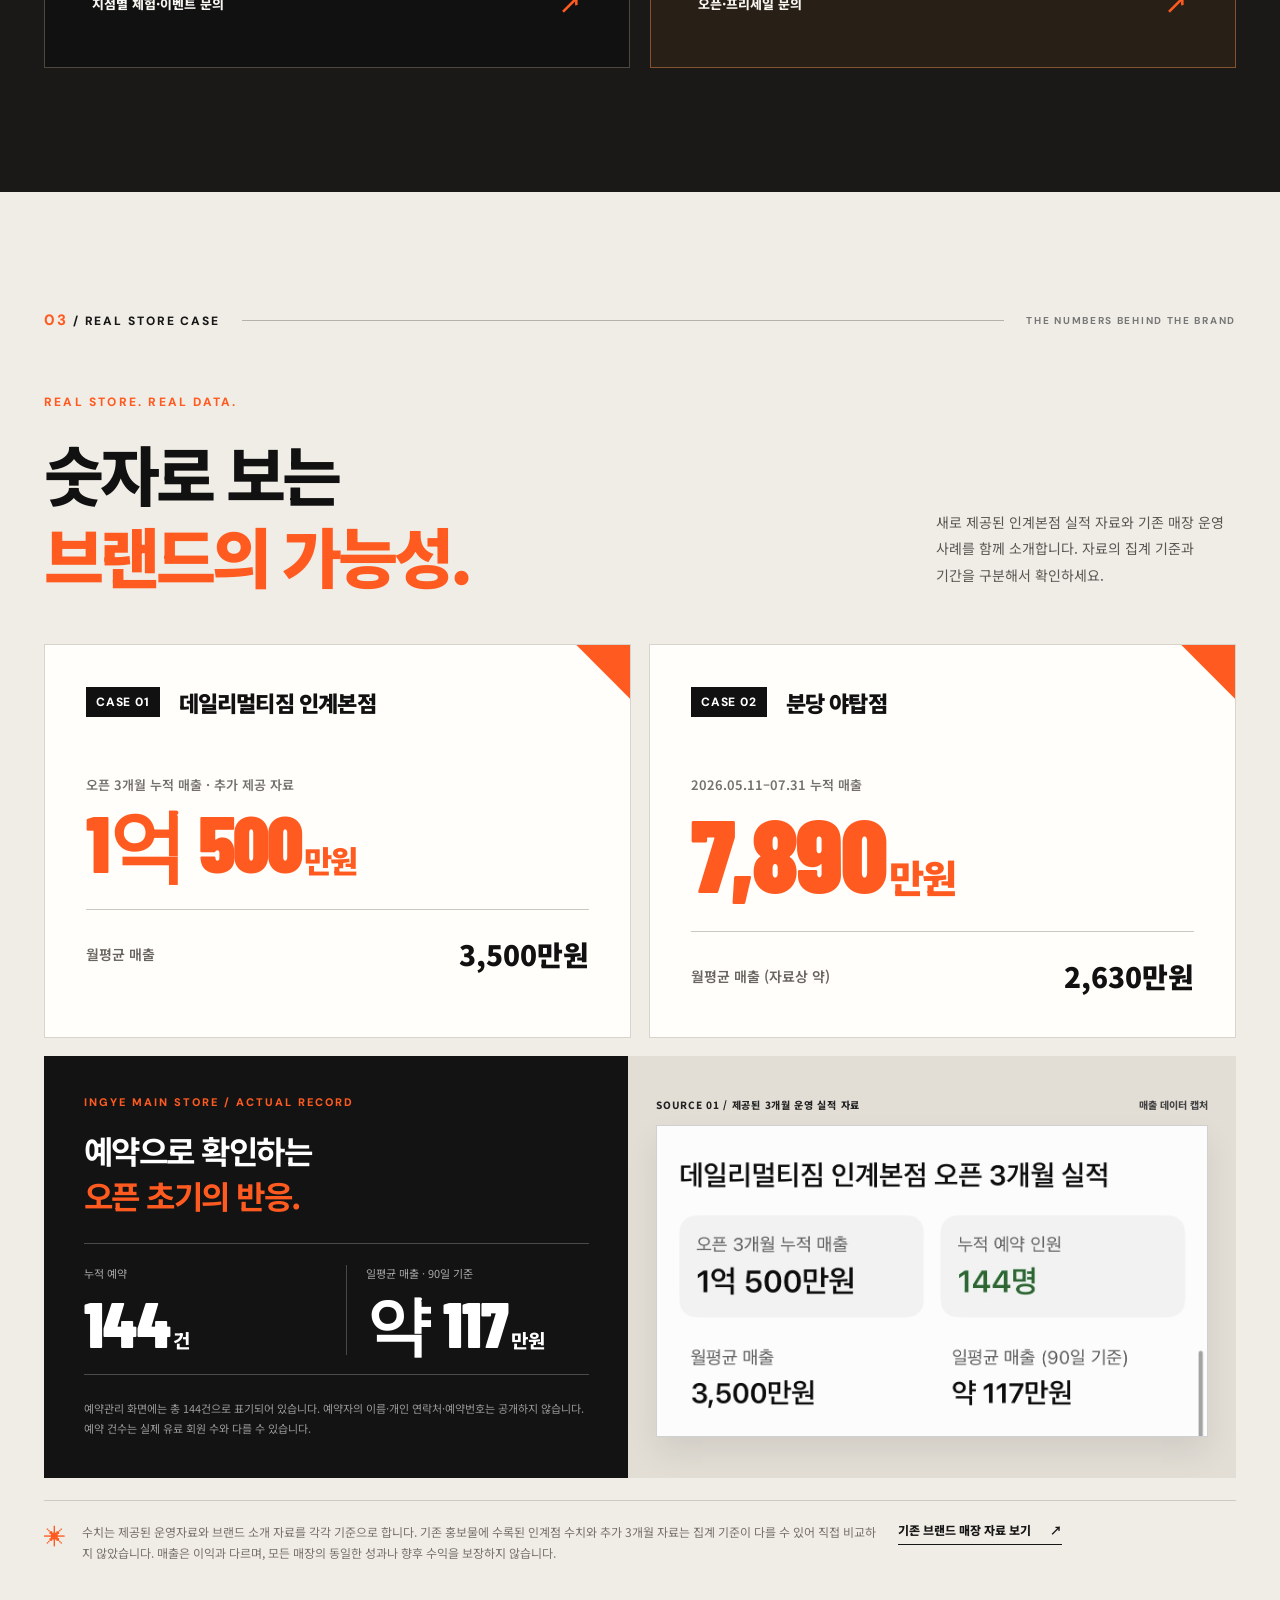
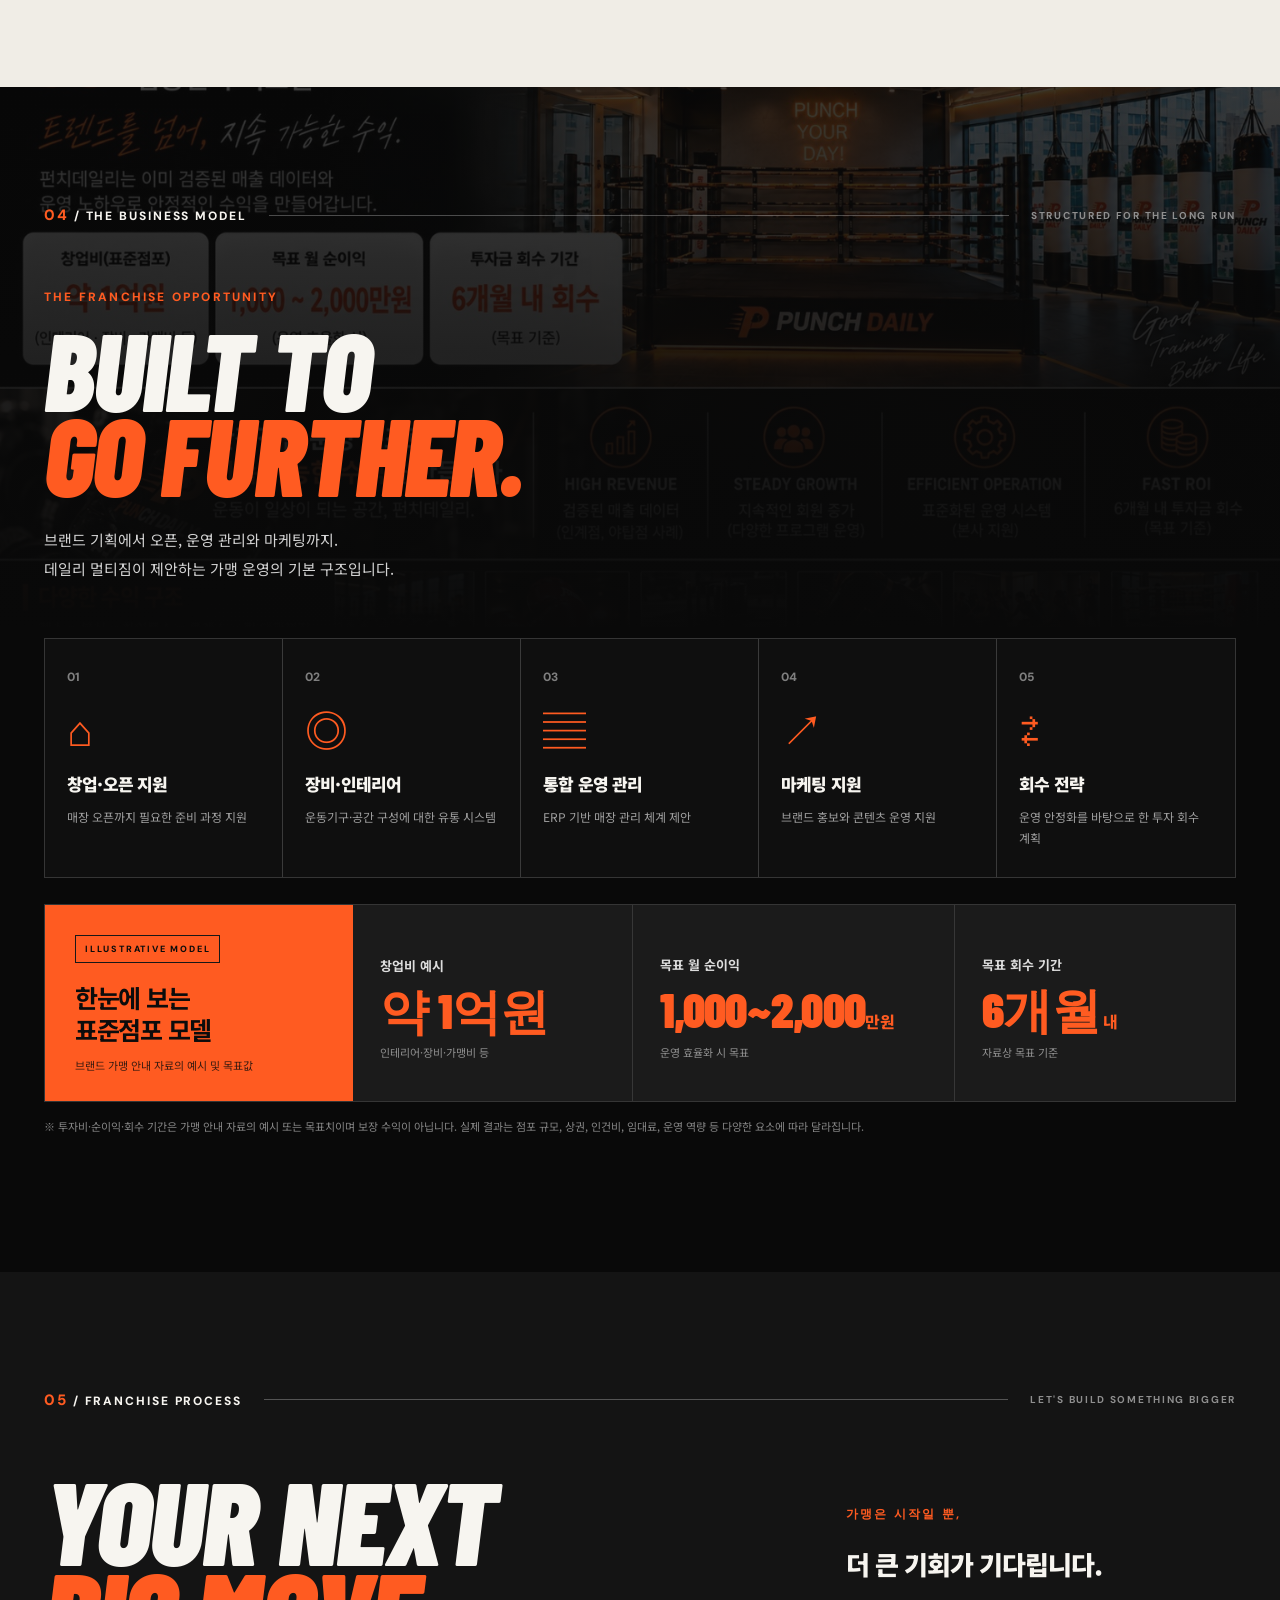
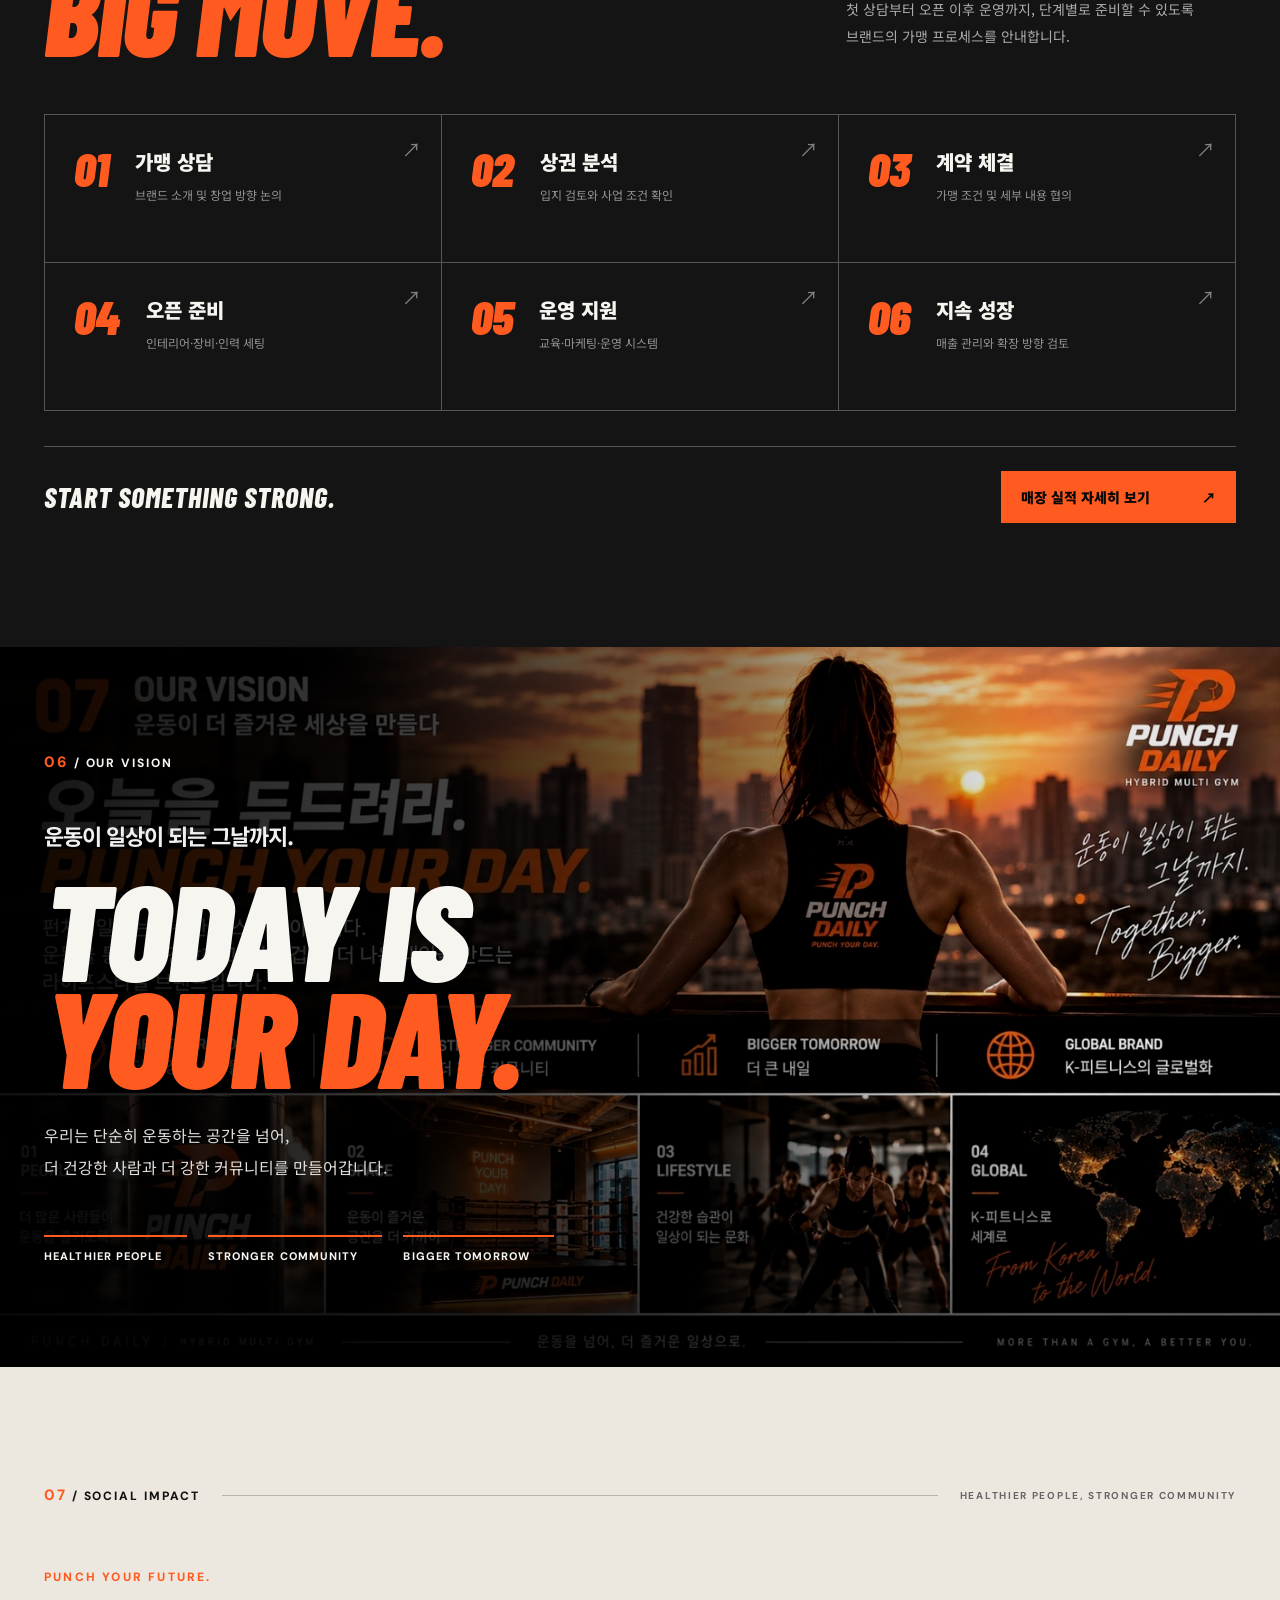
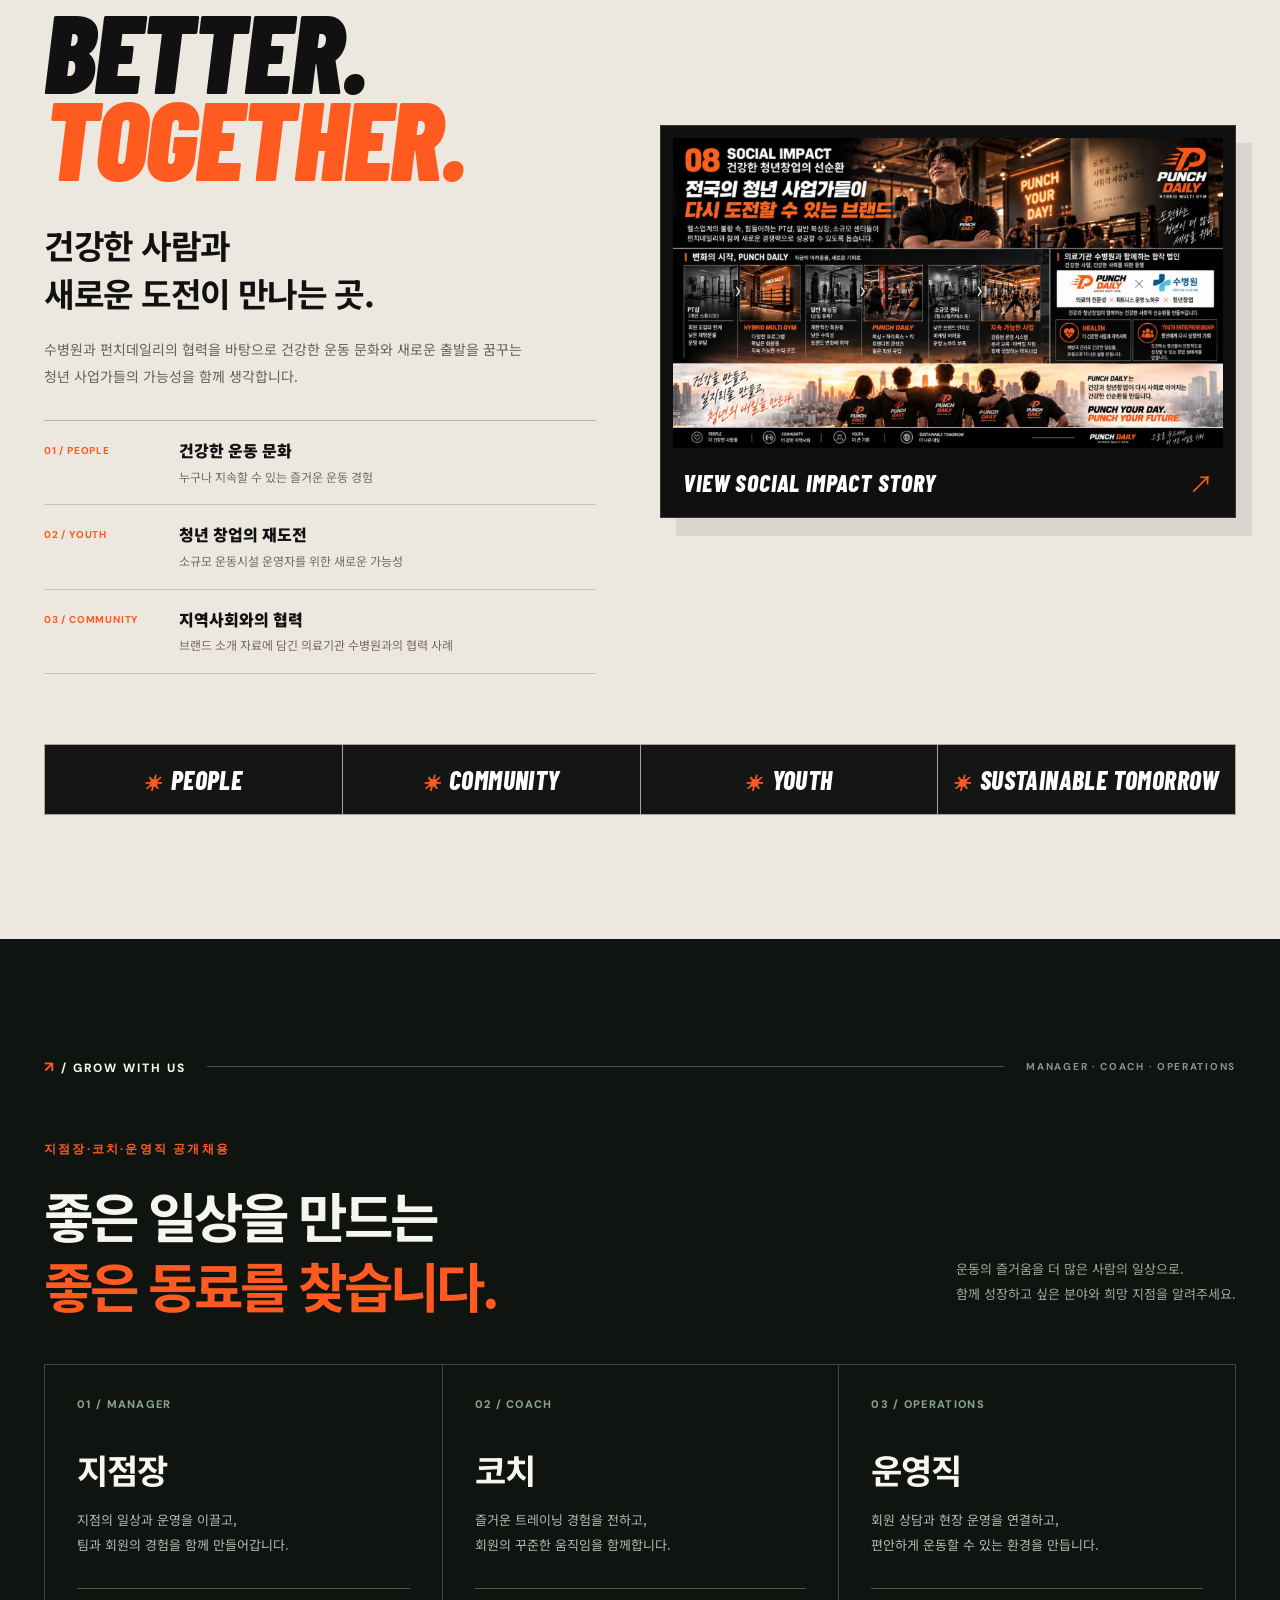
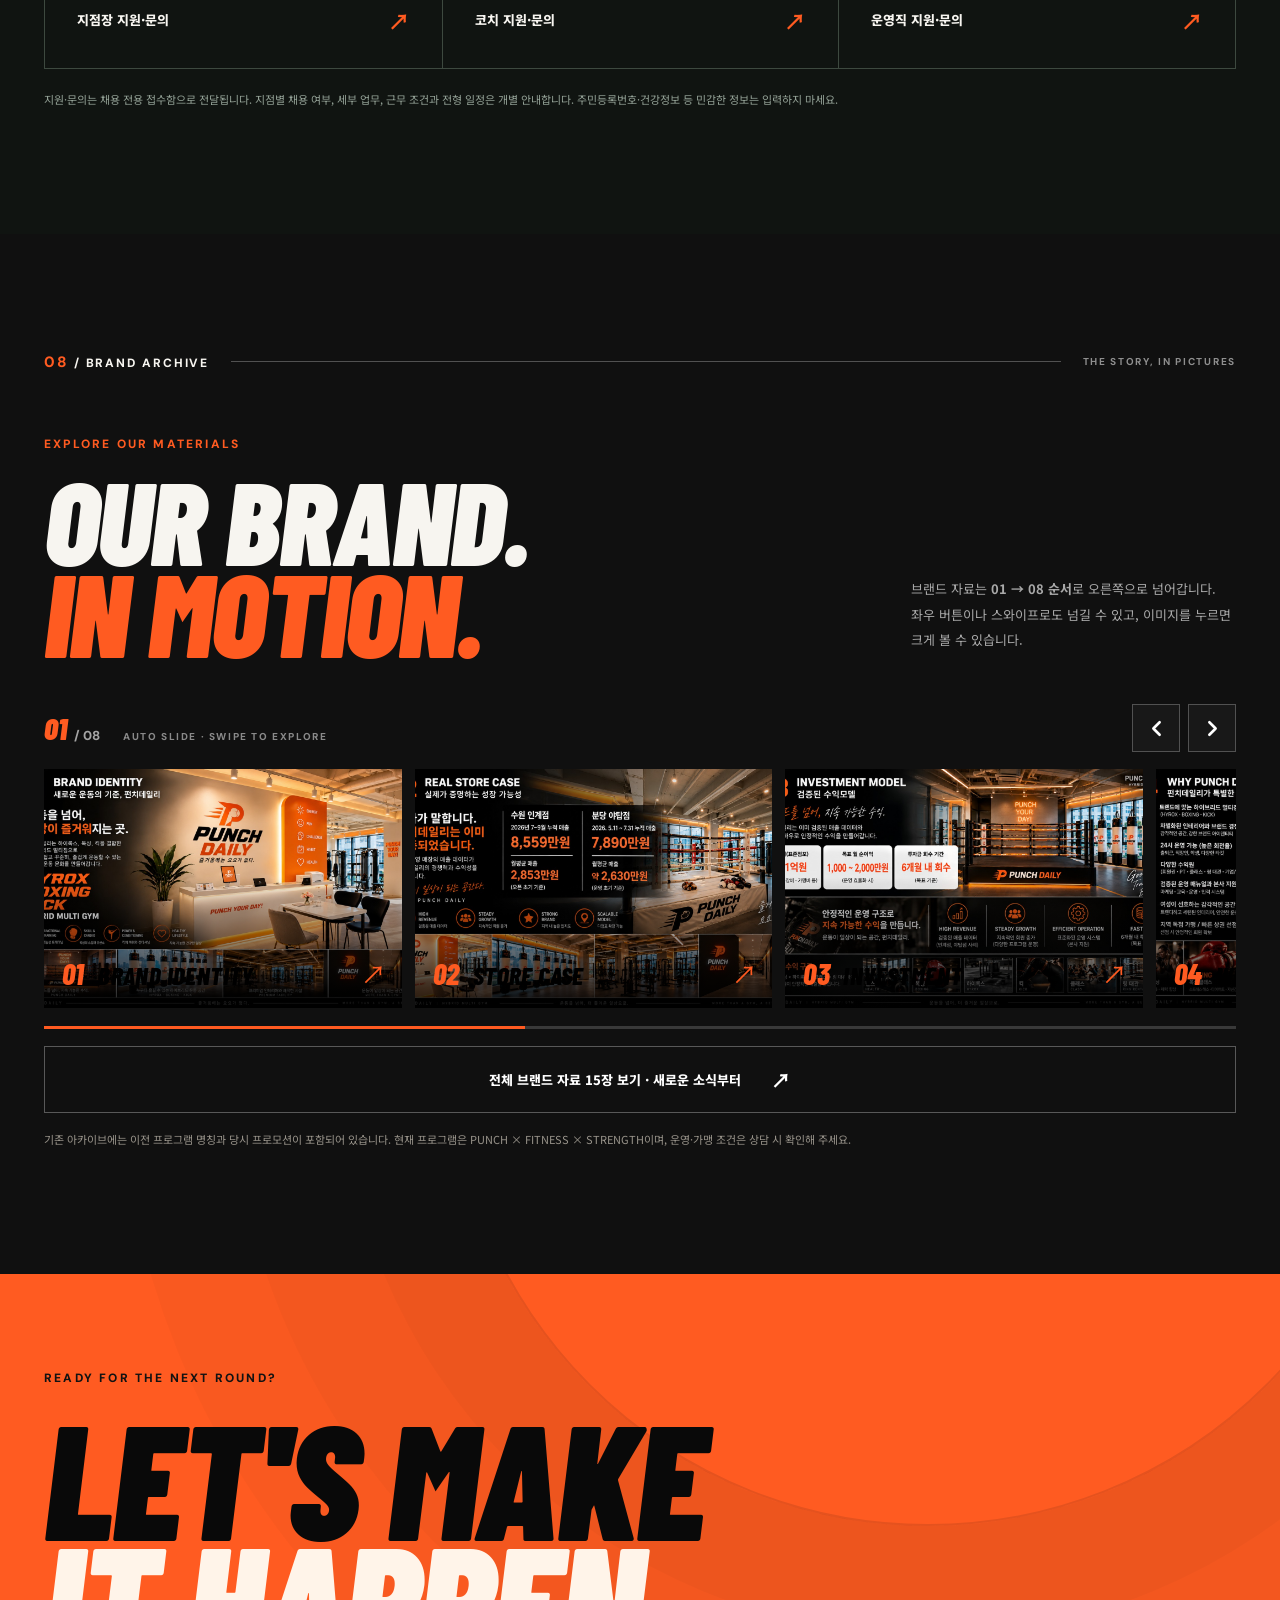
==== commit c653b59e: "Show member reviews video on Daily MultiGym homepage" ====
--- a/index.html
+++ b/index.html
@@ -224,6 +224,23 @@
             <figure><video controls playsinline preload="none" poster="assets/daily-multigym-highlights-poster.webp" width="720" height="1280" aria-label="데일리 멀티짐 실제 운동 현장 하이라이트 영상"><source src="assets/daily-multigym-highlights.mp4" type="video/mp4" />이 브라우저에서는 영상을 재생할 수 없습니다. <a href="assets/daily-multigym-highlights.mp4">영상 직접 보기</a></video><figcaption>DAILY MULTI GYM 운동 현장 하이라이트 · 약 25초 · 재생 시 소리가 나옵니다.</figcaption></figure>
             <div class="training-film-copy"><p class="orange-kicker">OUR PEOPLE. OUR ENERGY.</p><h3>함께 움직이는 순간,<br /><em>더 즐거워지는 운동.</em></h3><p>함께 웃고, 집중하고, 한 번 더 도전하는 시간.<br />데일리 멀티짐의 실제 트레이닝 분위기를 영상으로 만나보세요.</p><a class="button button-orange" href="#member-inquiry" data-inquiry-kind="member" data-inquiry-interest="무료 체험">무료 체험 문의 <span aria-hidden="true">↗</span></a><small>체험 가능 일정과 프로그램은 선택한 지점에 문의해 주세요.</small><strong>PUNCH × FITNESS × STRENGTH</strong><span>즐거움에는 요요가 없다.</span></div>
           </div>
+          <div class="training-film training-film-reviews reveal" id="member-stories">
+            <figure>
+              <video controls playsinline preload="none" poster="assets/daily-multigym-reviews-poster.webp" width="720" height="1280" aria-label="데일리 멀티짐 실제 회원 후기와 운동 현장 영상">
+                <source src="assets/daily-multigym-reviews.mp4" type="video/mp4" />
+                이 브라우저에서는 영상을 재생할 수 없습니다. <a href="assets/daily-multigym-reviews.mp4">영상 직접 보기</a>
+              </video>
+              <figcaption>실제 회원 후기와 데일리 멀티짐 운동 현장 · 약 22초 · 재생 시 소리가 나옵니다.</figcaption>
+            </figure>
+            <div class="training-film-copy">
+              <p class="orange-kicker">REAL STORIES. REAL MOVEMENT.</p>
+              <h3>운동을 시작한 이유,<br /><em>계속하게 되는 순간.</em></h3>
+              <p>회원이 전하는 경험과 코치와 함께 움직이는 현장까지.<br />데일리 멀티짐의 생생한 분위기를 짧은 영상으로 만나보세요.</p>
+              <a class="button button-orange" href="#member-inquiry" data-inquiry-kind="member" data-inquiry-interest="무료 체험">무료 체험 문의 <span aria-hidden="true">↗</span></a>
+              <small>영상 속 후기는 개인의 경험이며, 실제 수업과 체험 가능 여부는 지점에 따라 다를 수 있습니다.</small>
+              <strong>YOUR STORY STARTS HERE.</strong><span>즐거움에는 요요가 없다.</span>
+            </div>
+          </div>
         </div>
       </section>
 
